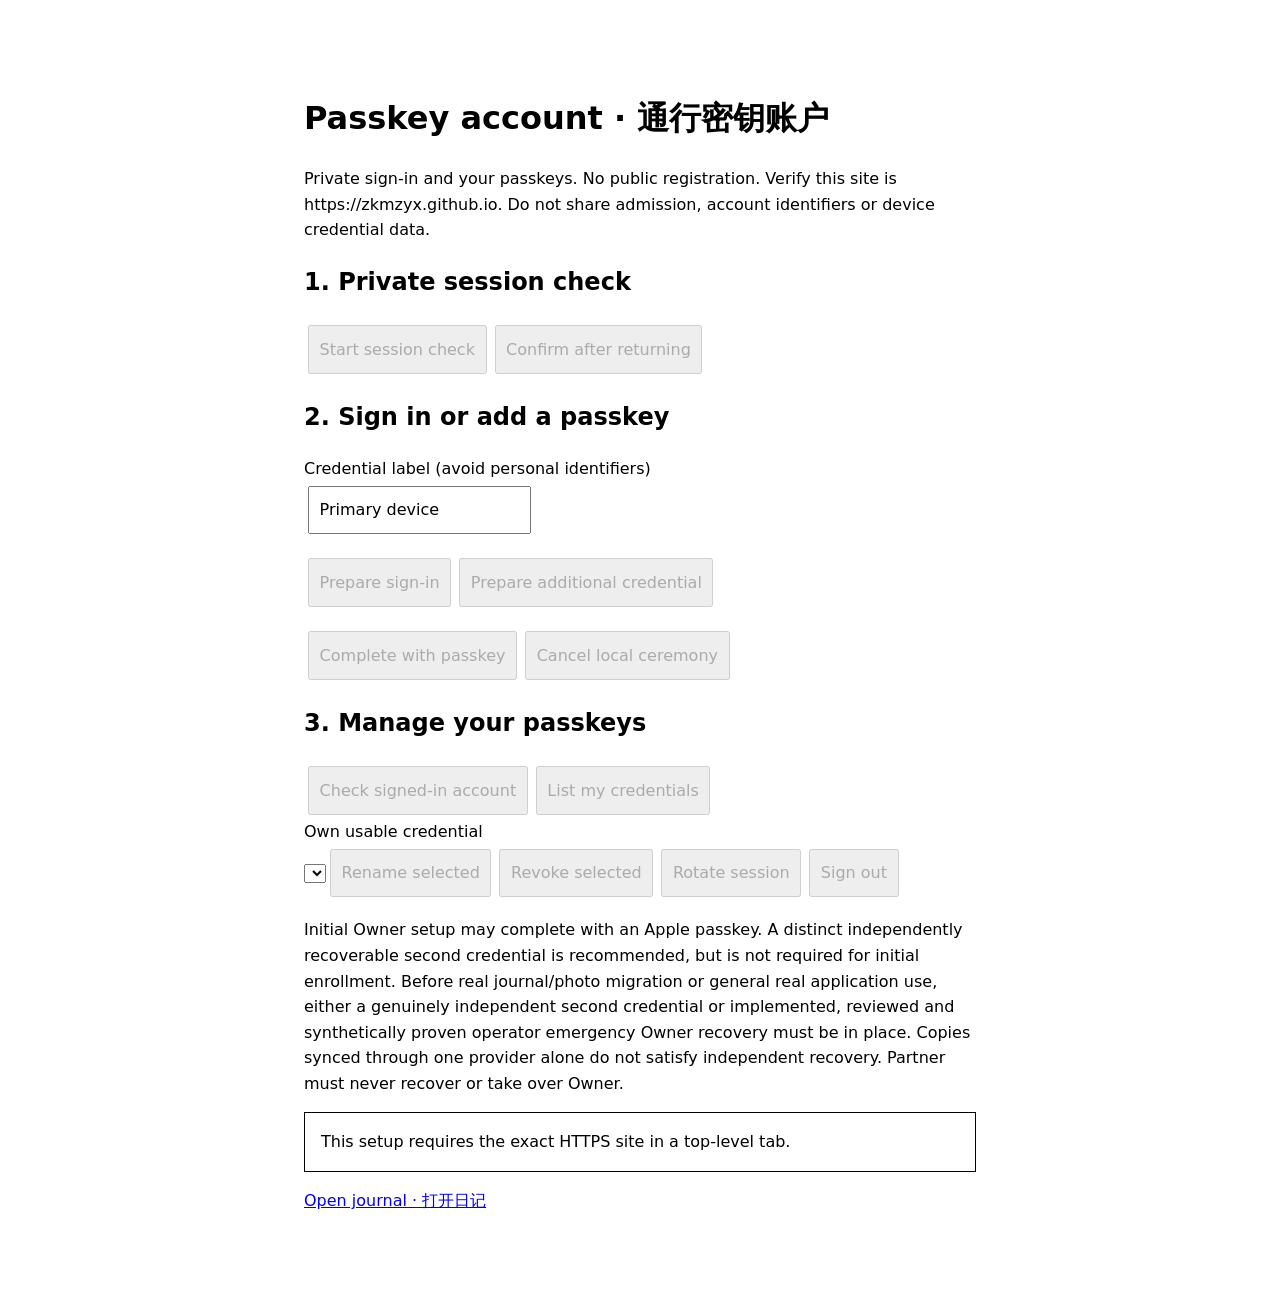
==== account.html @ 629f62f4 "Publish reviewed private journal frontend" ====
<!doctype html>
<html lang="en"><head><meta charset="utf-8"><meta name="viewport" content="width=device-width,initial-scale=1"><meta name="referrer" content="no-referrer"><meta http-equiv="Content-Security-Policy" content="default-src 'none'; script-src 'self'; style-src 'self'; connect-src https://zkmzyx-website-dev.zkmzyx.workers.dev; base-uri 'none'; form-action 'none'; object-src 'none'; frame-src 'none'"><title>zkmzyx — Passkey account</title><link rel="stylesheet" href="enroll.css"><script type="module" src="enroll.js"></script></head>
<body><main><h1>Passkey account · 通行密钥账户</h1><p>Private sign-in and your passkeys. No public registration. Verify this site is https://zkmzyx.github.io. Do not share admission, account identifiers or device credential data.</p>
<section aria-labelledby="partition"><h2 id="partition">1. Private session check</h2><button id="start-transport" disabled>Start session check</button><a id="top-check" hidden target="_blank" rel="noopener noreferrer">Open backend check</a><button id="confirm-transport" disabled>Confirm after returning</button></section>
<section aria-labelledby="ceremony"><h2 id="ceremony">2. Sign in or add a passkey</h2><div hidden><label for="admission">Private one-time Owner admission</label><input id="admission" type="password" autocomplete="off" spellcheck="false" maxlength="64"></div><label for="label">Credential label (avoid personal identifiers)</label><input id="label" maxlength="64" value="Primary device" autocomplete="off"><p><button hidden id="prepare-owner" disabled>Prepare Owner enrollment</button><button id="prepare-login" disabled>Prepare sign-in</button><button id="prepare-add" disabled>Prepare additional credential</button></p><p hidden>Private handoff receipt: <output id="receipt"></output></p><button hidden id="check-release" disabled>Check operator release</button><button id="complete" disabled>Complete with passkey</button><button id="cancel" disabled>Cancel local ceremony</button></section>
<section aria-labelledby="account"><h2 id="account">3. Manage your passkeys</h2><button id="me" disabled>Check signed-in account</button><button id="list" disabled>List my credentials</button><label for="credential">Own usable credential</label><select id="credential"></select><button id="rename" disabled>Rename selected</button><button id="revoke" disabled>Revoke selected</button><button id="rotate" disabled>Rotate session</button><button id="logout" disabled>Sign out</button><p>Initial Owner setup may complete with an Apple passkey. A distinct independently recoverable second credential is recommended, but is not required for initial enrollment. Before real journal/photo migration or general real application use, either a genuinely independent second credential or implemented, reviewed and synthetically proven operator emergency Owner recovery must be in place. Copies synced through one provider alone do not satisfy independent recovery. Partner must never recover or take over Owner.</p></section>
<p id="status" role="status" aria-live="polite">Loading safe setup controls.</p><p><a href="/">Open journal · 打开日记</a></p></main></body></html>
---- enroll.css ----
:root {color-scheme:light dark;font-family:system-ui,sans-serif} body{margin:0}main{max-width:42rem;margin:3rem auto;padding:1.5rem;line-height:1.6}input,button{font:inherit;padding:.6rem;margin:.25rem}label{display:block}button:disabled{cursor:not-allowed}#status{border:1px solid currentColor;padding:1rem}
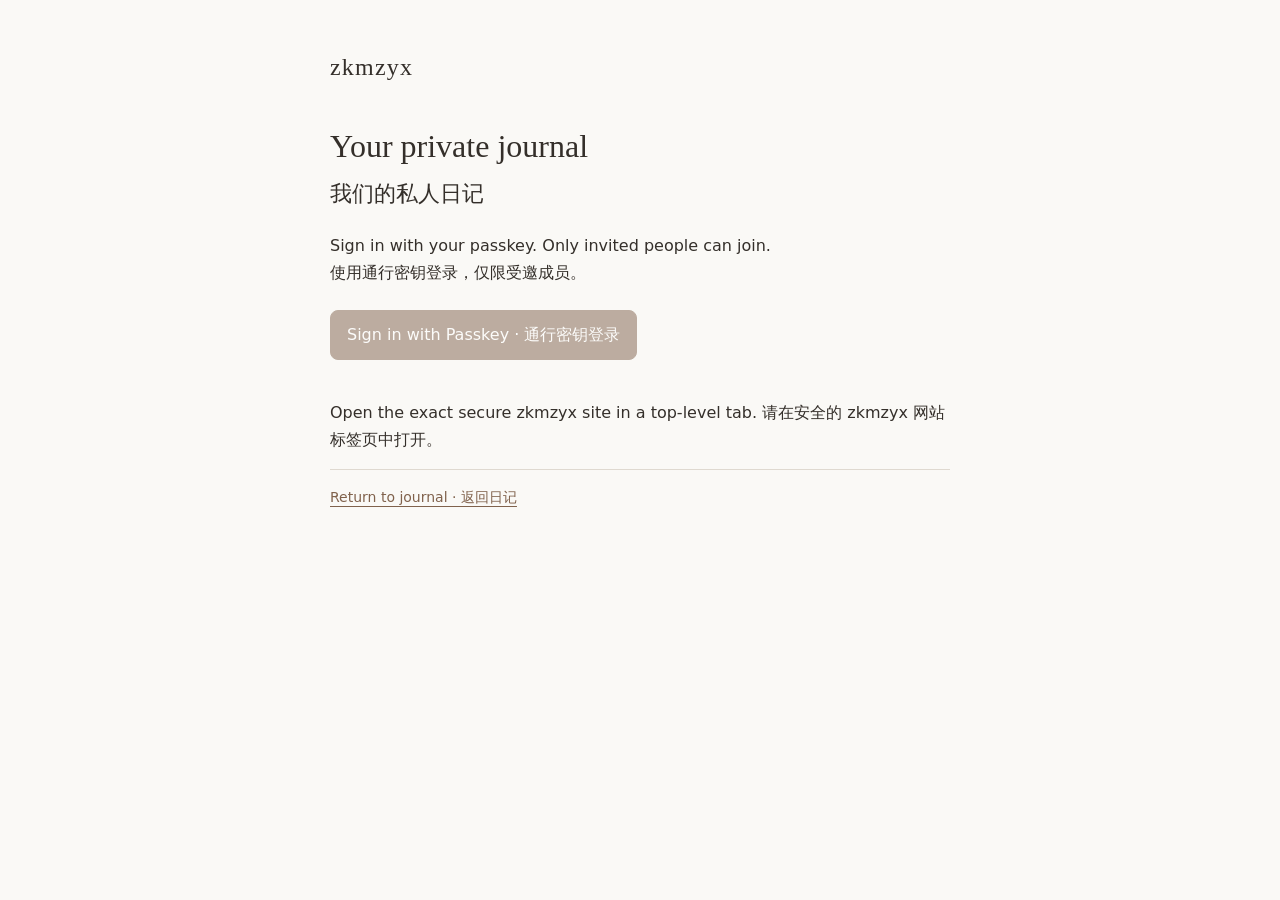
==== commit b292e9c0: "Publish reviewed private passkey and invitation experience" ====
--- a/account.html
+++ b/account.html
@@ -1,7 +1 @@
-<!doctype html>
-<html lang="en"><head><meta charset="utf-8"><meta name="viewport" content="width=device-width,initial-scale=1"><meta name="referrer" content="no-referrer"><meta http-equiv="Content-Security-Policy" content="default-src 'none'; script-src 'self'; style-src 'self'; connect-src https://zkmzyx-website-dev.zkmzyx.workers.dev; base-uri 'none'; form-action 'none'; object-src 'none'; frame-src 'none'"><title>zkmzyx — Passkey account</title><link rel="stylesheet" href="enroll.css"><script type="module" src="enroll.js"></script></head>
-<body><main><h1>Passkey account · 通行密钥账户</h1><p>Private sign-in and your passkeys. No public registration. Verify this site is https://zkmzyx.github.io. Do not share admission, account identifiers or device credential data.</p>
-<section aria-labelledby="partition"><h2 id="partition">1. Private session check</h2><button id="start-transport" disabled>Start session check</button><a id="top-check" hidden target="_blank" rel="noopener noreferrer">Open backend check</a><button id="confirm-transport" disabled>Confirm after returning</button></section>
-<section aria-labelledby="ceremony"><h2 id="ceremony">2. Sign in or add a passkey</h2><div hidden><label for="admission">Private one-time Owner admission</label><input id="admission" type="password" autocomplete="off" spellcheck="false" maxlength="64"></div><label for="label">Credential label (avoid personal identifiers)</label><input id="label" maxlength="64" value="Primary device" autocomplete="off"><p><button hidden id="prepare-owner" disabled>Prepare Owner enrollment</button><button id="prepare-login" disabled>Prepare sign-in</button><button id="prepare-add" disabled>Prepare additional credential</button></p><p hidden>Private handoff receipt: <output id="receipt"></output></p><button hidden id="check-release" disabled>Check operator release</button><button id="complete" disabled>Complete with passkey</button><button id="cancel" disabled>Cancel local ceremony</button></section>
-<section aria-labelledby="account"><h2 id="account">3. Manage your passkeys</h2><button id="me" disabled>Check signed-in account</button><button id="list" disabled>List my credentials</button><label for="credential">Own usable credential</label><select id="credential"></select><button id="rename" disabled>Rename selected</button><button id="revoke" disabled>Revoke selected</button><button id="rotate" disabled>Rotate session</button><button id="logout" disabled>Sign out</button><p>Initial Owner setup may complete with an Apple passkey. A distinct independently recoverable second credential is recommended, but is not required for initial enrollment. Before real journal/photo migration or general real application use, either a genuinely independent second credential or implemented, reviewed and synthetically proven operator emergency Owner recovery must be in place. Copies synced through one provider alone do not satisfy independent recovery. Partner must never recover or take over Owner.</p></section>
-<p id="status" role="status" aria-live="polite">Loading safe setup controls.</p><p><a href="/">Open journal · 打开日记</a></p></main></body></html>
+<!doctype html><html lang="en"><head><meta charset="utf-8"><meta name="viewport" content="width=device-width,initial-scale=1"><meta name="referrer" content="no-referrer"><meta name="robots" content="noindex,nofollow,noarchive"><meta http-equiv="Content-Security-Policy" content="default-src 'none'; script-src 'self'; style-src 'self'; connect-src https://zkmzyx-website-dev.zkmzyx.workers.dev; img-src 'self'; font-src 'self'; base-uri 'none'; form-action 'none'; object-src 'none'; frame-src 'none'; upgrade-insecure-requests"><title>zkmzyx · Account</title><link rel="icon" href="/favicon.svg"><link rel="stylesheet" href="/member.css"></head><body><main><a class="brand" href="/">zkmzyx</a><section id="welcome"><h1>Your private journal<br><small>我们的私人日记</small></h1><p>Sign in with your passkey. Only invited people can join.<br>使用通行密钥登录，仅限受邀成员。</p><button id="sign-in">Sign in with Passkey · 通行密钥登录</button></section><p id="status" role="status" aria-live="polite">Checking your session…</p><button id="continue" hidden>Continue with Passkey · 继续</button><section id="account" hidden><h1>Account · 账户</h1><p id="identity"></p><a class="button" href="/">Open journal · 打开日记</a><button class="secondary" id="logout">Sign out · 退出登录</button><h2>Passkeys · 通行密钥</h2><p>Keep an independently recoverable passkey on another device if possible.<br>建议保留一把可独立恢复的备用通行密钥。</p><label for="label">Passkey name · 通行密钥名称</label><input id="label" maxlength="64" value="My passkey" autocomplete="off"><button id="add">Add a passkey · 添加通行密钥</button><div id="keys"></div><section id="invitations" hidden><h2>Invitations · 邀请</h2><p>Choose an existing person. Their role is fixed by the site. The sign-in email is separate from their journal identity.<br>选择已有成员。权限由网站确定；登录邮箱与日记身份分开保存。</p><label for="person">Person and role · 成员与权限</label><select id="person"></select><label for="identifier">Private sign-in email · 私人登录邮箱</label><input id="identifier" type="email" autocomplete="off" maxlength="254"><button id="invite">Create invitation · 创建邀请</button><div id="handoff" hidden><p>Share this private, single-use link only with the intended person. It expires in 72 hours. The link is shown only now.<br>仅将此私人链接交给指定成员；72 小时内有效，仅可使用一次。链接仅在此刻显示。</p><label for="invite-link">Private invitation · 私人邀请</label><input id="invite-link" readonly autocomplete="off"><button class="secondary" id="dismiss-link">Hide link · 隐藏链接</button></div><div id="invite-list"></div></section></section><p class="quiet"><a href="/">Return to journal · 返回日记</a></p></main><script type="module" src="/member.js"></script></body></html>
--- a/member.css
+++ b/member.css
@@ -0,0 +1,3 @@
+:root{color-scheme:light dark;--paper:#faf9f6;--ink:#342f2a;--muted:#756e66;--line:#dfd9d0;--accent:#80624c;font-family:system-ui,-apple-system,sans-serif}*{box-sizing:border-box}body{margin:0;background:var(--paper);color:var(--ink);line-height:1.65}main{width:min(100% - 40px,620px);margin:48px auto 72px}.brand{font-family:Georgia,serif;font-size:24px;text-decoration:none;color:inherit;letter-spacing:.05em}h1{font-family:Georgia,serif;font-size:32px;font-weight:400;line-height:1.4;margin:36px 0 20px}h1 small{font-size:22px}h2{font-size:19px;font-weight:500;margin:32px 0 12px}p{margin:16px 0}a{color:var(--accent);text-underline-offset:4px}button,.button{font:inherit;cursor:pointer;border:1px solid var(--accent);border-radius:8px;padding:11px 16px;background:var(--accent);color:#fff;text-decoration:none;display:inline-block;margin:8px 8px 8px 0}button:disabled{opacity:.5;cursor:wait}.secondary{background:transparent;color:var(--ink);border-color:var(--line)}label{display:block;font-size:14px;margin-top:16px}input,select{font:inherit;background:transparent;color:inherit;border:1px solid var(--line);padding:11px;border-radius:6px;width:100%;min-width:0;margin:6px 0}#status,.row{padding:16px 0;border-bottom:1px solid var(--line)}#status:empty{display:none}.row p{margin:0 0 4px;overflow-wrap:anywhere}.quiet{font-size:14px;color:var(--muted)}[hidden]{display:none!important}button:focus-visible,a:focus-visible,input:focus-visible,select:focus-visible{outline:2px solid var(--accent);outline-offset:3px}#handoff{padding:12px 16px;border:1px solid var(--line);border-radius:8px}#invite-link{font-size:13px}@media(prefers-color-scheme:dark){:root{--paper:#252320;--ink:#e7e0d6;--muted:#b4aaa0;--line:#514b43;--accent:#a17d5f}}@media(max-width:600px){main{margin-top:24px}h1{font-size:28px}.row button{padding:9px 12px}}
+
+dialog{max-width:min(92vw,480px);border:1px solid var(--line);border-radius:10px;background:var(--paper);color:var(--ink);padding:22px;overflow-wrap:anywhere}dialog::backdrop{background:#0006}
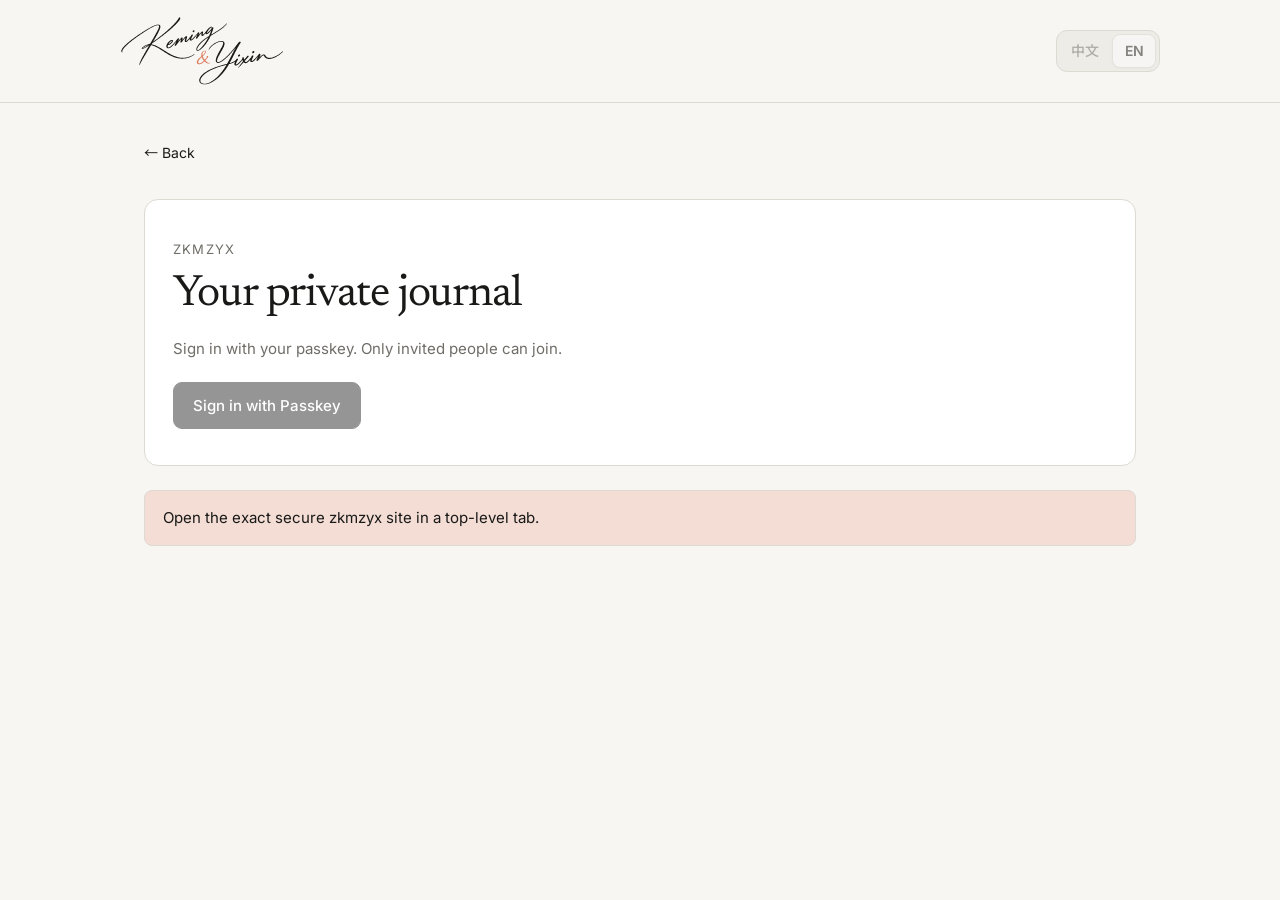
==== commit 5aee4387: "Complete themed localized People and multi-passkey account experience" ====
--- a/account.html
+++ b/account.html
@@ -1 +1,11 @@
-<!doctype html><html lang="en"><head><meta charset="utf-8"><meta name="viewport" content="width=device-width,initial-scale=1"><meta name="referrer" content="no-referrer"><meta name="robots" content="noindex,nofollow,noarchive"><meta http-equiv="Content-Security-Policy" content="default-src 'none'; script-src 'self'; style-src 'self'; connect-src https://zkmzyx-website-dev.zkmzyx.workers.dev; img-src 'self'; font-src 'self'; base-uri 'none'; form-action 'none'; object-src 'none'; frame-src 'none'; upgrade-insecure-requests"><title>zkmzyx · Account</title><link rel="icon" href="/favicon.svg"><link rel="stylesheet" href="/member.css"></head><body><main><a class="brand" href="/">zkmzyx</a><section id="welcome"><h1>Your private journal<br><small>我们的私人日记</small></h1><p>Sign in with your passkey. Only invited people can join.<br>使用通行密钥登录，仅限受邀成员。</p><button id="sign-in">Sign in with Passkey · 通行密钥登录</button></section><p id="status" role="status" aria-live="polite">Checking your session…</p><button id="continue" hidden>Continue with Passkey · 继续</button><section id="account" hidden><h1>Account · 账户</h1><p id="identity"></p><a class="button" href="/">Open journal · 打开日记</a><button class="secondary" id="logout">Sign out · 退出登录</button><h2>Passkeys · 通行密钥</h2><p>Keep an independently recoverable passkey on another device if possible.<br>建议保留一把可独立恢复的备用通行密钥。</p><label for="label">Passkey name · 通行密钥名称</label><input id="label" maxlength="64" value="My passkey" autocomplete="off"><button id="add">Add a passkey · 添加通行密钥</button><div id="keys"></div><section id="invitations" hidden><h2>Invitations · 邀请</h2><p>Choose an existing person. Their role is fixed by the site. The sign-in email is separate from their journal identity.<br>选择已有成员。权限由网站确定；登录邮箱与日记身份分开保存。</p><label for="person">Person and role · 成员与权限</label><select id="person"></select><label for="identifier">Private sign-in email · 私人登录邮箱</label><input id="identifier" type="email" autocomplete="off" maxlength="254"><button id="invite">Create invitation · 创建邀请</button><div id="handoff" hidden><p>Share this private, single-use link only with the intended person. It expires in 72 hours. The link is shown only now.<br>仅将此私人链接交给指定成员；72 小时内有效，仅可使用一次。链接仅在此刻显示。</p><label for="invite-link">Private invitation · 私人邀请</label><input id="invite-link" readonly autocomplete="off"><button class="secondary" id="dismiss-link">Hide link · 隐藏链接</button></div><div id="invite-list"></div></section></section><p class="quiet"><a href="/">Return to journal · 返回日记</a></p></main><script type="module" src="/member.js"></script></body></html>
+<!doctype html><html lang="en"><head><meta charset="utf-8"><meta name="viewport" content="width=device-width,initial-scale=1"><meta name="referrer" content="no-referrer"><meta name="robots" content="noindex,nofollow,noarchive"><meta http-equiv="Content-Security-Policy" content="default-src 'none'; script-src 'self'; style-src 'self'; connect-src https://zkmzyx-website-dev.zkmzyx.workers.dev; img-src 'self'; font-src 'self'; base-uri 'none'; form-action 'none'; object-src 'none'; frame-src 'none'; upgrade-insecure-requests"><title>zkmzyx · Account</title><link rel="icon" href="/favicon.svg"><link rel="stylesheet" href="/assets/index-KO5lPkHu.css"><link rel="stylesheet" href="/member.css"></head>
+<body class="member-page"><header class="member-header"><a class="member-signature" href="/" aria-label="zkmzyx"><svg class="signature-wordmark" viewBox="302 168 1252 531" role="img" aria-label="Private journal"><path fill="currentColor" fill-rule="evenodd" d="M754 178L756 178L756 179L759 179L759 180L760 180L760 181L761 181L761 183L762 183L762 189L761 189L761 192L760 192L760 194L759 194L759 196L758 196L758 197L757 197L757 199L756 199L756 201L755 201L755 202L754 202L754 204L753 204L753 205L752 205L752 206L751 206L751 207L750 207L750 209L749 209L749 210L748 210L748 211L747 211L747 212L746 212L746 213L745 213L745 214L744 214L744 216L743 216L743 217L742 217L742 218L741 218L741 219L740 219L740 220L739 220L739 221L738 221L738 222L737 222L737 223L736 223L736 225L735 225L735 226L734 226L734 227L733 227L733 228L732 228L732 229L731 229L731 230L730 230L730 231L729 231L729 232L728 232L728 233L727 233L727 234L726 234L726 235L725 235L725 236L724 236L724 237L723 237L723 238L722 238L722 239L721 239L721 240L720 240L720 241L719 241L719 242L718 242L718 243L717 243L717 244L716 244L716 245L714 245L714 246L713 246L713 247L712 247L712 248L711 248L711 249L710 249L710 250L709 250L709 251L708 251L708 252L707 252L707 253L706 253L706 254L705 254L705 255L704 255L704 256L703 256L703 257L702 257L702 258L701 258L701 259L699 259L699 260L698 260L698 261L697 261L697 262L696 262L696 263L695 263L695 264L694 264L694 265L693 265L693 266L692 266L692 267L691 267L691 268L690 268L690 269L689 269L689 270L687 270L687 271L686 271L686 272L685 272L685 273L684 273L684 274L683 274L683 275L681 275L681 276L680 276L680 277L679 277L679 278L678 278L678 279L677 279L677 280L675 280L675 281L674 281L674 282L673 282L673 283L672 283L672 284L671 284L671 285L669 285L669 286L668 286L668 287L667 287L667 288L665 288L665 289L664 289L664 290L663 290L663 291L662 291L662 292L661 292L661 293L659 293L659 294L658 294L658 295L657 295L657 296L656 296L656 297L654 297L654 298L653 298L653 299L652 299L652 300L651 300L651 301L650 301L650 302L648 302L648 303L647 303L647 304L646 304L646 305L644 305L644 306L643 306L643 307L642 307L642 308L640 308L640 309L639 309L639 310L638 310L638 311L636 311L636 312L635 312L635 313L634 313L634 314L633 314L633 315L632 315L632 316L630 316L630 317L629 317L629 318L628 318L628 319L626 319L626 320L625 320L625 321L624 321L624 322L622 322L622 323L621 323L621 324L620 324L620 325L618 325L618 326L617 326L617 327L615 327L615 328L614 328L614 329L613 329L613 330L612 330L612 331L611 331L611 332L609 332L609 333L608 333L608 334L607 334L607 335L605 335L605 336L604 336L604 337L603 337L603 338L601 338L601 339L600 339L600 340L598 340L598 341L597 341L597 342L595 342L595 343L594 343L594 344L593 344L593 345L591 345L591 346L590 346L590 347L589 347L589 348L587 348L587 349L586 349L586 350L585 350L585 351L583 351L583 352L582 352L582 353L581 353L581 354L579 354L579 355L578 355L578 356L576 356L576 357L575 357L575 358L573 358L573 359L572 359L572 360L570 360L570 361L569 361L569 362L568 362L568 363L566 363L566 364L565 364L565 365L564 365L564 366L562 366L562 367L561 367L561 368L559 368L559 369L558 369L558 370L556 370L556 371L554 371L554 372L553 372L553 373L551 373L551 374L550 374L550 375L549 375L549 376L548 376L548 378L547 378L547 379L546 379L546 381L545 381L545 383L544 383L544 384L543 384L543 385L547 385L547 386L552 386L552 387L556 387L556 388L559 388L559 389L562 389L562 390L566 390L566 391L568 391L568 392L571 392L571 393L573 393L573 394L576 394L576 395L578 395L578 396L580 396L580 397L582 397L582 398L584 398L584 399L586 399L586 400L588 400L588 401L590 401L590 402L592 402L592 403L594 403L594 404L595 404L595 405L597 405L597 406L599 406L599 407L601 407L601 408L603 408L603 409L605 409L605 410L607 410L607 411L608 411L608 412L610 412L610 413L612 413L612 414L613 414L613 415L615 415L615 416L616 416L616 417L618 417L618 418L619 418L619 419L621 419L621 420L623 420L623 421L625 421L625 422L626 422L626 423L628 423L628 424L630 424L630 425L631 425L631 426L633 426L633 427L634 427L634 428L636 428L636 429L637 429L637 430L639 430L639 431L641 431L641 432L642 432L642 433L644 433L644 434L645 434L645 435L647 435L647 436L649 436L649 437L650 437L650 438L652 438L652 439L654 439L654 440L655 440L655 441L657 441L657 442L658 442L658 443L660 443L660 444L662 444L662 445L663 445L663 446L665 446L665 447L666 447L666 448L668 448L668 449L669 449L669 450L671 450L671 451L673 451L673 452L675 452L675 453L677 453L677 454L679 454L679 455L680 455L680 456L682 456L682 457L684 457L684 458L686 458L686 459L687 459L687 460L689 460L689 461L691 461L691 462L693 462L693 463L695 463L695 464L697 464L697 465L699 465L699 466L701 466L701 467L703 467L703 468L705 468L705 469L708 469L708 470L710 470L710 471L713 471L713 472L715 472L715 473L717 473L717 474L720 474L720 475L722 475L722 476L725 476L725 477L728 477L728 478L731 478L731 479L734 479L734 480L738 480L738 481L741 481L741 482L745 482L745 483L749 483L749 484L755 484L755 485L761 485L761 486L772 486L772 487L789 487L789 486L801 486L801 485L807 485L807 484L813 484L813 483L818 483L818 482L821 482L821 481L825 481L825 480L828 480L828 479L831 479L831 478L834 478L834 477L837 477L837 476L839 476L839 475L841 475L841 474L844 474L844 473L846 473L846 472L847 472L847 471L849 471L849 470L851 470L851 469L853 469L853 468L855 468L855 467L856 467L856 466L858 466L858 465L859 465L859 464L861 464L861 463L862 463L862 462L863 462L863 461L865 461L865 460L866 460L866 459L867 459L867 458L870 458L870 461L869 461L869 462L868 462L868 463L867 463L867 464L866 464L866 465L865 465L865 466L864 466L864 467L862 467L862 468L861 468L861 469L859 469L859 470L857 470L857 471L856 471L856 472L855 472L855 473L853 473L853 474L852 474L852 475L850 475L850 476L848 476L848 477L846 477L846 478L844 478L844 479L842 479L842 480L840 480L840 481L837 481L837 482L835 482L835 483L832 483L832 484L829 484L829 485L826 485L826 486L823 486L823 487L820 487L820 488L817 488L817 489L813 489L813 490L809 490L809 491L803 491L803 492L797 492L797 493L784 493L784 494L769 494L769 493L758 493L758 492L750 492L750 491L744 491L744 490L740 490L740 489L736 489L736 488L732 488L732 487L728 487L728 486L725 486L725 485L722 485L722 484L718 484L718 483L716 483L716 482L713 482L713 481L710 481L710 480L708 480L708 479L706 479L706 478L703 478L703 477L700 477L700 476L698 476L698 475L696 475L696 474L694 474L694 473L692 473L692 472L690 472L690 471L688 471L688 470L686 470L686 469L684 469L684 468L682 468L682 467L680 467L680 466L678 466L678 465L676 465L676 464L674 464L674 463L672 463L672 462L671 462L671 461L669 461L669 460L667 460L667 459L666 459L666 458L664 458L664 457L662 457L662 456L661 456L661 455L659 455L659 454L658 454L658 453L656 453L656 452L654 452L654 451L652 451L652 450L651 450L651 449L649 449L649 448L648 448L648 447L646 447L646 446L645 446L645 445L643 445L643 444L641 444L641 443L640 443L640 442L638 442L638 441L637 441L637 440L635 440L635 439L634 439L634 438L632 438L632 437L631 437L631 436L629 436L629 435L628 435L628 434L626 434L626 433L625 433L625 432L623 432L623 431L621 431L621 430L620 430L620 429L618 429L618 428L617 428L617 427L615 427L615 426L614 426L614 425L612 425L612 424L611 424L611 423L609 423L609 422L608 422L608 421L606 421L606 420L604 420L604 419L602 419L602 418L601 418L601 417L599 417L599 416L598 416L598 415L596 415L596 414L594 414L594 413L592 413L592 412L591 412L591 411L589 411L589 410L587 410L587 409L585 409L585 408L583 408L583 407L582 407L582 406L580 406L580 405L578 405L578 404L576 404L576 403L574 403L574 402L571 402L571 401L569 401L569 400L567 400L567 399L565 399L565 398L562 398L562 397L559 397L559 396L556 396L556 395L553 395L553 394L551 394L551 393L546 393L546 392L542 392L542 391L539 391L539 392L538 392L538 394L537 394L537 395L536 395L536 397L535 397L535 398L534 398L534 400L533 400L533 402L532 402L532 403L531 403L531 405L530 405L530 407L529 407L529 409L528 409L528 410L527 410L527 412L526 412L526 414L525 414L525 415L524 415L524 417L523 417L523 418L522 418L522 420L521 420L521 421L520 421L520 423L519 423L519 425L518 425L518 426L517 426L517 428L516 428L516 430L515 430L515 432L514 432L514 434L513 434L513 435L512 435L512 437L511 437L511 438L510 438L510 440L509 440L509 442L508 442L508 443L507 443L507 445L506 445L506 447L505 447L505 448L504 448L504 450L503 450L503 451L502 451L502 453L501 453L501 455L500 455L500 457L499 457L499 459L498 459L498 460L497 460L497 462L496 462L496 464L495 464L495 465L494 465L494 467L493 467L493 468L492 468L492 470L491 470L491 471L490 471L490 473L489 473L489 475L488 475L488 477L487 477L487 478L486 478L486 480L485 480L485 482L484 482L484 483L483 483L483 485L482 485L482 487L481 487L481 489L480 489L480 491L479 491L479 492L478 492L478 494L477 494L477 495L476 495L476 497L475 497L475 499L474 499L474 501L473 501L473 502L472 502L472 504L471 504L471 506L470 506L470 508L469 508L469 509L468 509L468 511L467 511L467 513L466 513L466 515L465 515L465 517L464 517L464 519L463 519L463 521L462 521L462 522L461 522L461 524L460 524L460 526L459 526L459 528L458 528L458 530L457 530L457 533L456 533L456 535L455 535L455 537L454 537L454 539L453 539L453 542L452 542L452 543L451 543L451 544L450 544L450 543L449 543L449 540L450 540L450 534L451 534L451 530L452 530L452 527L453 527L453 524L454 524L454 521L455 521L455 519L456 519L456 517L457 517L457 515L458 515L458 512L459 512L459 510L460 510L460 507L461 507L461 505L462 505L462 503L463 503L463 501L464 501L464 500L465 500L465 498L466 498L466 495L467 495L467 493L468 493L468 491L469 491L469 489L470 489L470 487L471 487L471 485L472 485L472 484L473 484L473 482L474 482L474 480L475 480L475 478L476 478L476 476L477 476L477 474L478 474L478 473L479 473L479 471L480 471L480 469L481 469L481 468L482 468L482 466L483 466L483 464L484 464L484 462L485 462L485 460L486 460L486 458L487 458L487 456L488 456L488 455L489 455L489 453L490 453L490 451L491 451L491 450L492 450L492 448L493 448L493 446L494 446L494 444L495 444L495 443L496 443L496 441L497 441L497 439L498 439L498 438L499 438L499 436L500 436L500 434L501 434L501 432L502 432L502 431L503 431L503 429L504 429L504 427L505 427L505 426L506 426L506 424L507 424L507 422L508 422L508 420L509 420L509 418L510 418L510 417L511 417L511 415L512 415L512 414L513 414L513 412L514 412L514 410L515 410L515 408L516 408L516 407L517 407L517 405L518 405L518 403L519 403L519 402L520 402L520 400L521 400L521 398L522 398L522 396L523 396L523 395L524 395L524 393L525 393L525 392L524 392L524 393L522 393L522 394L521 394L521 395L519 395L519 396L518 396L518 397L516 397L516 398L515 398L515 399L513 399L513 400L512 400L512 401L510 401L510 402L508 402L508 403L507 403L507 404L505 404L505 405L504 405L504 406L502 406L502 407L500 407L500 408L498 408L498 409L496 409L496 410L494 410L494 411L492 411L492 412L491 412L491 413L489 413L489 414L487 414L487 415L485 415L485 416L482 416L482 417L479 417L479 418L477 418L477 419L469 419L469 418L468 418L468 413L469 413L469 412L470 412L470 410L471 410L471 409L472 409L472 408L473 408L473 407L475 407L475 406L476 406L476 405L477 405L477 404L478 404L478 403L480 403L480 402L481 402L481 401L483 401L483 400L484 400L484 399L485 399L485 398L487 398L487 397L489 397L489 396L490 396L490 395L492 395L492 394L494 394L494 393L496 393L496 392L498 392L498 391L500 391L500 390L503 390L503 389L505 389L505 388L508 388L508 387L511 387L511 386L513 386L513 385L516 385L516 384L519 384L519 383L522 383L522 382L526 382L526 381L528 381L528 380L530 380L530 379L532 379L532 378L533 378L533 377L534 377L534 376L535 376L535 374L536 374L536 372L537 372L537 370L538 370L538 369L539 369L539 367L540 367L540 365L541 365L541 363L542 363L542 362L543 362L543 360L544 360L544 358L545 358L545 357L546 357L546 355L547 355L547 353L548 353L548 351L549 351L549 350L550 350L550 348L551 348L551 346L552 346L552 344L553 344L553 343L554 343L554 341L555 341L555 339L556 339L556 337L557 337L557 336L558 336L558 334L559 334L559 332L560 332L560 330L561 330L561 328L562 328L562 327L563 327L563 325L564 325L564 323L565 323L565 321L566 321L566 320L567 320L567 318L568 318L568 316L569 316L569 315L570 315L570 313L571 313L571 311L572 311L572 309L573 309L573 307L574 307L574 306L575 306L575 304L576 304L576 302L577 302L577 300L578 300L578 298L579 298L579 297L580 297L580 294L581 294L581 293L582 293L582 291L583 291L583 289L584 289L584 287L585 287L585 286L586 286L586 284L587 284L587 282L588 282L588 279L589 279L589 277L590 277L590 275L591 275L591 273L592 273L592 272L593 272L593 269L594 269L594 267L595 267L595 265L596 265L596 262L597 262L597 260L598 260L598 256L599 256L599 252L600 252L600 244L599 244L599 242L598 242L598 241L597 241L597 240L596 240L596 239L592 239L592 238L588 238L588 239L583 239L583 240L578 240L578 241L575 241L575 242L572 242L572 243L570 243L570 244L567 244L567 245L565 245L565 246L563 246L563 247L561 247L561 248L559 248L559 249L557 249L557 250L555 250L555 251L553 251L553 252L551 252L551 253L549 253L549 254L547 254L547 255L545 255L545 256L543 256L543 257L541 257L541 258L539 258L539 259L538 259L538 260L535 260L535 261L534 261L534 262L532 262L532 263L530 263L530 264L529 264L529 265L527 265L527 266L525 266L525 267L524 267L524 268L522 268L522 269L521 269L521 270L519 270L519 271L517 271L517 272L515 272L515 273L513 273L513 274L512 274L512 275L510 275L510 276L509 276L509 277L507 277L507 278L505 278L505 279L504 279L504 280L502 280L502 281L501 281L501 282L499 282L499 283L498 283L498 284L496 284L496 285L495 285L495 286L493 286L493 287L492 287L492 288L490 288L490 289L488 289L488 290L487 290L487 291L485 291L485 292L483 292L483 293L482 293L482 294L481 294L481 295L479 295L479 296L478 296L478 297L476 297L476 298L475 298L475 299L473 299L473 300L472 300L472 301L470 301L470 302L469 302L469 303L467 303L467 304L466 304L466 305L464 305L464 306L463 306L463 307L461 307L461 308L459 308L459 309L458 309L458 310L457 310L457 311L455 311L455 312L454 312L454 313L452 313L452 314L451 314L451 315L450 315L450 316L448 316L448 317L447 317L447 318L445 318L445 319L444 319L444 320L443 320L443 321L441 321L441 322L440 322L440 323L438 323L438 324L437 324L437 325L435 325L435 326L434 326L434 327L433 327L433 328L431 328L431 329L430 329L430 330L428 330L428 331L427 331L427 332L426 332L426 333L424 333L424 334L423 334L423 335L422 335L422 336L420 336L420 337L419 337L419 338L417 338L417 339L416 339L416 340L415 340L415 341L413 341L413 342L412 342L412 343L411 343L411 344L409 344L409 345L408 345L408 346L407 346L407 347L405 347L405 348L404 348L404 349L403 349L403 350L402 350L402 351L400 351L400 352L399 352L399 353L398 353L398 354L396 354L396 355L395 355L395 356L393 356L393 357L392 357L392 358L391 358L391 359L390 359L390 360L388 360L388 361L387 361L387 362L386 362L386 363L385 363L385 364L384 364L384 365L383 365L383 366L381 366L381 367L380 367L380 368L379 368L379 369L378 369L378 370L376 370L376 371L375 371L375 372L374 372L374 373L372 373L372 374L371 374L371 375L370 375L370 376L369 376L369 377L368 377L368 378L367 378L367 379L366 379L366 380L365 380L365 381L364 381L364 382L363 382L363 383L361 383L361 384L360 384L360 385L359 385L359 386L358 386L358 387L357 387L357 388L356 388L356 389L355 389L355 390L354 390L354 391L353 391L353 392L352 392L352 393L351 393L351 394L350 394L350 395L349 395L349 396L348 396L348 397L347 397L347 398L346 398L346 399L345 399L345 400L344 400L344 401L343 401L343 402L342 402L342 403L341 403L341 404L340 404L340 405L339 405L339 406L338 406L338 407L337 407L337 408L336 408L336 409L335 409L335 411L334 411L334 412L333 412L333 413L332 413L332 414L331 414L331 416L330 416L330 417L329 417L329 418L328 418L328 420L327 420L327 421L326 421L326 422L325 422L325 424L324 424L324 426L323 426L323 428L322 428L322 430L321 430L321 433L320 433L320 436L319 436L319 441L320 441L320 443L321 443L321 445L319 445L319 446L318 446L318 445L316 445L316 444L315 444L315 443L314 443L314 442L313 442L313 440L312 440L312 430L313 430L313 427L314 427L314 425L315 425L315 423L316 423L316 421L317 421L317 419L318 419L318 418L319 418L319 416L320 416L320 415L321 415L321 413L322 413L322 412L323 412L323 410L324 410L324 409L325 409L325 408L326 408L326 406L327 406L327 405L328 405L328 404L329 404L329 403L330 403L330 402L331 402L331 401L332 401L332 400L333 400L333 399L334 399L334 398L335 398L335 397L336 397L336 396L337 396L337 395L338 395L338 394L339 394L339 393L340 393L340 392L341 392L341 391L342 391L342 390L343 390L343 389L344 389L344 388L345 388L345 387L346 387L346 386L347 386L347 385L348 385L348 384L349 384L349 383L350 383L350 382L352 382L352 381L353 381L353 380L354 380L354 379L355 379L355 378L356 378L356 377L357 377L357 376L358 376L358 375L359 375L359 374L360 374L360 373L362 373L362 372L363 372L363 371L364 371L364 370L365 370L365 369L366 369L366 368L368 368L368 367L369 367L369 366L370 366L370 365L371 365L371 364L372 364L372 363L374 363L374 362L375 362L375 361L376 361L376 360L377 360L377 359L378 359L378 358L380 358L380 357L381 357L381 356L383 356L383 355L384 355L384 354L385 354L385 353L386 353L386 352L388 352L388 351L389 351L389 350L390 350L390 349L391 349L391 348L393 348L393 347L394 347L394 346L396 346L396 345L397 345L397 344L398 344L398 343L400 343L400 342L401 342L401 341L402 341L402 340L404 340L404 339L405 339L405 338L406 338L406 337L408 337L408 336L409 336L409 335L411 335L411 334L412 334L412 333L413 333L413 332L415 332L415 331L416 331L416 330L417 330L417 329L419 329L419 328L420 328L420 327L421 327L421 326L423 326L423 325L424 325L424 324L426 324L426 323L427 323L427 322L429 322L429 321L430 321L430 320L431 320L431 319L433 319L433 318L434 318L434 317L436 317L436 316L437 316L437 315L438 315L438 314L440 314L440 313L441 313L441 312L443 312L443 311L444 311L444 310L446 310L446 309L447 309L447 308L449 308L449 307L451 307L451 306L452 306L452 305L453 305L453 304L455 304L455 303L456 303L456 302L458 302L458 301L460 301L460 300L461 300L461 299L463 299L463 298L464 298L464 297L466 297L466 296L467 296L467 295L469 295L469 294L470 294L470 293L472 293L472 292L473 292L473 291L475 291L475 290L476 290L476 289L478 289L478 288L480 288L480 287L481 287L481 286L483 286L483 285L484 285L484 284L486 284L486 283L487 283L487 282L489 282L489 281L491 281L491 280L492 280L492 279L494 279L494 278L496 278L496 277L498 277L498 276L499 276L499 275L501 275L501 274L502 274L502 273L504 273L504 272L506 272L506 271L507 271L507 270L509 270L509 269L511 269L511 268L512 268L512 267L514 267L514 266L516 266L516 265L517 265L517 264L519 264L519 263L521 263L521 262L523 262L523 261L525 261L525 260L526 260L526 259L528 259L528 258L530 258L530 257L532 257L532 256L534 256L534 255L535 255L535 254L537 254L537 253L539 253L539 252L541 252L541 251L543 251L543 250L545 250L545 249L547 249L547 248L549 248L549 247L551 247L551 246L553 246L553 245L556 245L556 244L558 244L558 243L560 243L560 242L563 242L563 241L565 241L565 240L567 240L567 239L569 239L569 238L572 238L572 237L576 237L576 236L579 236L579 235L583 235L583 234L589 234L589 233L595 233L595 234L601 234L601 235L603 235L603 236L604 236L604 237L606 237L606 238L607 238L607 240L608 240L608 241L609 241L609 244L610 244L610 256L609 256L609 260L608 260L608 263L607 263L607 267L606 267L606 269L605 269L605 272L604 272L604 274L603 274L603 276L602 276L602 278L601 278L601 281L600 281L600 283L599 283L599 285L598 285L598 287L597 287L597 289L596 289L596 292L595 292L595 294L594 294L594 296L593 296L593 298L592 298L592 300L591 300L591 302L590 302L590 304L589 304L589 305L588 305L588 307L587 307L587 309L586 309L586 310L585 310L585 312L584 312L584 314L583 314L583 316L582 316L582 318L581 318L581 319L580 319L580 321L579 321L579 323L578 323L578 325L577 325L577 326L576 326L576 328L575 328L575 330L574 330L574 332L573 332L573 334L572 334L572 335L571 335L571 337L570 337L570 338L569 338L569 340L568 340L568 342L567 342L567 343L566 343L566 345L565 345L565 347L564 347L564 349L563 349L563 351L562 351L562 352L561 352L561 354L560 354L560 356L559 356L559 358L558 358L558 360L557 360L557 361L556 361L556 363L557 363L557 362L558 362L558 361L560 361L560 360L561 360L561 359L563 359L563 358L564 358L564 357L565 357L565 356L567 356L567 355L568 355L568 354L569 354L569 353L571 353L571 352L572 352L572 351L574 351L574 350L575 350L575 349L576 349L576 348L578 348L578 347L579 347L579 346L581 346L581 345L582 345L582 344L583 344L583 343L585 343L585 342L586 342L586 341L587 341L587 340L589 340L589 339L590 339L590 338L591 338L591 337L593 337L593 336L594 336L594 335L595 335L595 334L596 334L596 333L597 333L597 332L599 332L599 331L600 331L600 330L602 330L602 329L603 329L603 328L604 328L604 327L605 327L605 326L606 326L606 325L608 325L608 324L609 324L609 323L611 323L611 322L612 322L612 321L613 321L613 320L614 320L614 319L615 319L615 318L617 318L617 317L618 317L618 316L619 316L619 315L621 315L621 314L622 314L622 313L623 313L623 312L624 312L624 311L625 311L625 310L627 310L627 309L628 309L628 308L629 308L629 307L630 307L630 306L632 306L632 305L633 305L633 304L634 304L634 303L635 303L635 302L637 302L637 301L638 301L638 300L639 300L639 299L640 299L640 298L641 298L641 297L643 297L643 296L644 296L644 295L645 295L645 294L646 294L646 293L647 293L647 292L648 292L648 291L650 291L650 290L651 290L651 289L652 289L652 288L653 288L653 287L654 287L654 286L656 286L656 285L657 285L657 284L658 284L658 283L659 283L659 282L660 282L660 281L661 281L661 280L662 280L662 279L663 279L663 278L664 278L664 277L665 277L665 276L667 276L667 275L668 275L668 274L669 274L669 273L670 273L670 272L671 272L671 271L672 271L672 270L674 270L674 269L675 269L675 268L676 268L676 267L677 267L677 266L678 266L678 265L679 265L679 264L680 264L680 263L681 263L681 262L682 262L682 261L683 261L683 260L684 260L684 259L685 259L685 258L687 258L687 257L688 257L688 256L689 256L689 255L690 255L690 254L691 254L691 253L692 253L692 252L693 252L693 251L694 251L694 250L695 250L695 249L696 249L696 248L697 248L697 247L698 247L698 246L699 246L699 245L700 245L700 244L701 244L701 243L702 243L702 242L703 242L703 241L704 241L704 240L705 240L705 239L706 239L706 238L707 238L707 237L708 237L708 236L709 236L709 235L710 235L710 234L711 234L711 233L712 233L712 232L713 232L713 231L714 231L714 229L715 229L715 228L716 228L716 227L717 227L717 226L719 226L719 225L720 225L720 224L721 224L721 223L722 223L722 222L723 222L723 220L724 220L724 219L725 219L725 218L726 218L726 217L727 217L727 215L728 215L728 214L729 214L729 213L730 213L730 212L731 212L731 211L732 211L732 210L733 210L733 208L734 208L734 207L735 207L735 206L736 206L736 205L737 205L737 204L738 204L738 202L739 202L739 201L740 201L740 199L741 199L741 198L742 198L742 196L743 196L743 195L744 195L744 194L745 194L745 192L746 192L746 191L747 191L747 189L748 189L748 187L749 187L749 185L750 185L750 183L751 183L751 180L752 180L752 179L754 179ZM1114 224L1116 224L1116 225L1117 225L1117 228L1116 228L1116 230L1115 230L1115 232L1114 232L1114 233L1113 233L1113 234L1112 234L1112 236L1111 236L1111 237L1110 237L1110 238L1109 238L1109 239L1108 239L1108 240L1107 240L1107 241L1106 241L1106 242L1105 242L1105 243L1104 243L1104 244L1103 244L1103 245L1102 245L1102 246L1101 246L1101 247L1100 247L1100 248L1099 248L1099 249L1098 249L1098 250L1097 250L1097 251L1096 251L1096 252L1095 252L1095 253L1094 253L1094 254L1093 254L1093 255L1092 255L1092 256L1090 256L1090 257L1089 257L1089 258L1088 258L1088 259L1086 259L1086 260L1085 260L1085 261L1084 261L1084 262L1083 262L1083 263L1081 263L1081 264L1080 264L1080 265L1079 265L1079 266L1078 266L1078 267L1076 267L1076 268L1075 268L1075 269L1074 269L1074 270L1072 270L1072 271L1071 271L1071 272L1069 272L1069 273L1068 273L1068 274L1066 274L1066 275L1064 275L1064 276L1063 276L1063 277L1062 277L1062 278L1060 278L1060 279L1059 279L1059 280L1058 280L1058 281L1056 281L1056 282L1055 282L1055 283L1053 283L1053 284L1052 284L1052 285L1050 285L1050 286L1048 286L1048 287L1046 287L1046 288L1045 288L1045 289L1043 289L1043 290L1042 290L1042 291L1040 291L1040 292L1039 292L1039 293L1037 293L1037 294L1035 294L1035 295L1034 295L1034 296L1032 296L1032 297L1031 297L1031 298L1029 298L1029 299L1028 299L1028 300L1026 300L1026 301L1024 301L1024 302L1023 302L1023 303L1021 303L1021 304L1020 304L1020 305L1018 305L1018 306L1016 306L1016 307L1014 307L1014 308L1012 308L1012 309L1011 309L1011 310L1009 310L1009 311L1008 311L1008 312L1006 312L1006 313L1004 313L1004 314L1003 314L1003 315L1001 315L1001 316L1000 316L1000 317L998 317L998 318L997 318L997 319L995 319L995 320L994 320L994 321L993 321L993 323L992 323L992 325L991 325L991 327L990 327L990 329L989 329L989 331L988 331L988 334L987 334L987 336L986 336L986 337L985 337L985 339L984 339L984 341L983 341L983 343L982 343L982 345L981 345L981 347L980 347L980 348L979 348L979 350L978 350L978 352L977 352L977 353L976 353L976 355L975 355L975 356L974 356L974 358L973 358L973 359L972 359L972 361L971 361L971 363L970 363L970 364L969 364L969 366L968 366L968 367L967 367L967 369L966 369L966 370L965 370L965 372L964 372L964 373L963 373L963 375L962 375L962 376L961 376L961 377L960 377L960 379L959 379L959 380L958 380L958 381L957 381L957 383L956 383L956 384L955 384L955 385L954 385L954 386L953 386L953 388L952 388L952 389L951 389L951 390L950 390L950 391L949 391L949 393L948 393L948 394L947 394L947 395L946 395L946 396L945 396L945 397L944 397L944 399L943 399L943 400L942 400L942 401L941 401L941 402L940 402L940 403L939 403L939 404L938 404L938 405L937 405L937 406L936 406L936 407L935 407L935 408L934 408L934 409L933 409L933 410L932 410L932 411L931 411L931 412L930 412L930 413L929 413L929 414L928 414L928 415L927 415L927 416L926 416L926 417L924 417L924 418L923 418L923 419L922 419L922 420L921 420L921 421L919 421L919 422L918 422L918 423L917 423L917 424L915 424L915 425L914 425L914 426L912 426L912 427L911 427L911 428L909 428L909 429L908 429L908 430L906 430L906 431L903 431L903 432L901 432L901 433L896 433L896 434L893 434L893 433L890 433L890 432L888 432L888 431L887 431L887 429L886 429L886 427L885 427L885 417L886 417L886 413L887 413L887 410L888 410L888 407L889 407L889 405L890 405L890 404L891 404L891 402L892 402L892 400L893 400L893 398L894 398L894 396L895 396L895 395L896 395L896 393L897 393L897 392L898 392L898 390L899 390L899 389L900 389L900 388L901 388L901 387L902 387L902 385L903 385L903 384L904 384L904 382L905 382L905 381L906 381L906 380L907 380L907 379L908 379L908 378L909 378L909 377L910 377L910 376L911 376L911 375L912 375L912 374L913 374L913 373L914 373L914 372L915 372L915 371L916 371L916 370L917 370L917 369L918 369L918 368L919 368L919 367L920 367L920 366L921 366L921 365L922 365L922 364L923 364L923 363L924 363L924 362L925 362L925 361L926 361L926 360L927 360L927 359L928 359L928 358L930 358L930 357L931 357L931 356L932 356L932 355L934 355L934 354L935 354L935 353L936 353L936 352L937 352L937 351L938 351L938 350L940 350L940 349L941 349L941 348L942 348L942 347L944 347L944 346L945 346L945 345L946 345L946 344L948 344L948 343L949 343L949 342L950 342L950 341L952 341L952 340L953 340L953 339L954 339L954 338L956 338L956 337L957 337L957 336L959 336L959 335L960 335L960 334L962 334L962 333L963 333L963 332L965 332L965 331L966 331L966 330L967 330L967 329L969 329L969 328L970 328L970 327L972 327L972 326L973 326L973 325L975 325L975 324L977 324L977 323L979 323L979 322L981 322L981 321L982 321L982 319L983 319L983 316L984 316L984 314L985 314L985 312L986 312L986 309L987 309L987 307L988 307L988 305L989 305L989 302L990 302L990 300L991 300L991 297L992 297L992 295L993 295L993 292L994 292L994 290L995 290L995 287L996 287L996 284L997 284L997 281L998 281L998 279L999 279L999 277L998 277L998 278L997 278L997 280L996 280L996 281L995 281L995 282L994 282L994 283L993 283L993 284L992 284L992 285L991 285L991 287L990 287L990 288L989 288L989 289L988 289L988 290L987 290L987 291L986 291L986 292L985 292L985 293L984 293L984 294L983 294L983 295L982 295L982 296L980 296L980 297L979 297L979 298L978 298L978 299L977 299L977 300L976 300L976 301L974 301L974 302L973 302L973 303L971 303L971 304L970 304L970 305L968 305L968 306L965 306L965 307L960 307L960 306L958 306L958 305L957 305L957 304L956 304L956 301L955 301L955 300L956 300L956 299L955 299L955 300L954 300L954 301L953 301L953 302L952 302L952 303L951 303L951 304L950 304L950 305L949 305L949 306L948 306L948 308L947 308L947 309L946 309L946 310L945 310L945 311L944 311L944 312L943 312L943 313L942 313L942 314L941 314L941 315L940 315L940 316L939 316L939 317L938 317L938 318L936 318L936 319L934 319L934 320L927 320L927 319L926 319L926 318L925 318L925 317L924 317L924 315L923 315L923 306L924 306L924 300L925 300L925 297L924 297L924 298L923 298L923 300L922 300L922 301L920 301L920 302L919 302L919 304L918 304L918 305L917 305L917 306L916 306L916 307L915 307L915 308L914 308L914 309L913 309L913 311L912 311L912 312L911 312L911 313L910 313L910 314L909 314L909 316L908 316L908 317L907 317L907 319L906 319L906 320L905 320L905 321L904 321L904 322L903 322L903 324L902 324L902 325L901 325L901 326L900 326L900 328L899 328L899 329L898 329L898 330L897 330L897 332L896 332L896 333L895 333L895 334L894 334L894 336L893 336L893 337L892 337L892 338L891 338L891 339L890 339L890 340L887 340L887 341L885 341L885 340L883 340L883 339L882 339L882 338L881 338L881 335L882 335L882 333L883 333L883 330L884 330L884 328L885 328L885 326L886 326L886 324L887 324L887 321L888 321L888 319L889 319L889 317L890 317L890 315L891 315L891 313L892 313L892 311L893 311L893 310L891 310L891 311L890 311L890 312L889 312L889 313L888 313L888 314L887 314L887 316L886 316L886 317L885 317L885 318L884 318L884 319L883 319L883 320L882 320L882 322L881 322L881 323L880 323L880 324L879 324L879 325L878 325L878 326L877 326L877 328L876 328L876 329L875 329L875 330L874 330L874 331L873 331L873 332L872 332L872 334L871 334L871 335L870 335L870 336L869 336L869 337L868 337L868 338L867 338L867 339L866 339L866 340L865 340L865 341L864 341L864 342L863 342L863 343L862 343L862 344L861 344L861 345L860 345L860 346L859 346L859 347L858 347L858 348L857 348L857 349L856 349L856 350L855 350L855 351L854 351L854 352L852 352L852 353L851 353L851 354L849 354L849 355L846 355L846 356L838 356L838 355L836 355L836 354L835 354L835 352L834 352L834 343L835 343L835 341L834 341L834 342L833 342L833 344L832 344L832 345L831 345L831 346L830 346L830 347L829 347L829 348L828 348L828 350L827 350L827 351L826 351L826 352L825 352L825 353L824 353L824 354L823 354L823 355L822 355L822 356L821 356L821 357L820 357L820 358L819 358L819 359L818 359L818 360L817 360L817 361L816 361L816 362L815 362L815 363L814 363L814 364L812 364L812 365L810 365L810 366L808 366L808 367L802 367L802 366L800 366L800 365L799 365L799 364L798 364L798 363L797 363L797 359L796 359L796 355L797 355L797 349L798 349L798 345L799 345L799 341L800 341L800 337L801 337L801 334L800 334L800 336L799 336L799 337L798 337L798 338L797 338L797 339L796 339L796 340L795 340L795 341L794 341L794 342L793 342L793 343L792 343L792 345L791 345L791 346L790 346L790 347L789 347L789 348L788 348L788 350L787 350L787 351L786 351L786 352L785 352L785 353L784 353L784 354L783 354L783 356L782 356L782 357L781 357L781 358L780 358L780 360L779 360L779 361L778 361L778 362L777 362L777 364L776 364L776 365L775 365L775 366L774 366L774 368L773 368L773 369L772 369L772 370L771 370L771 371L765 371L765 370L764 370L764 369L763 369L763 364L764 364L764 359L765 359L765 355L766 355L766 351L767 351L767 348L768 348L768 345L767 345L767 346L766 346L766 348L765 348L765 349L764 349L764 350L763 350L763 351L762 351L762 352L761 352L761 353L760 353L760 354L759 354L759 355L758 355L758 357L757 357L757 358L756 358L756 359L755 359L755 360L754 360L754 362L753 362L753 363L752 363L752 364L751 364L751 366L750 366L750 367L749 367L749 368L748 368L748 370L747 370L747 371L746 371L746 372L745 372L745 373L744 373L744 374L743 374L743 376L742 376L742 377L741 377L741 379L740 379L740 380L739 380L739 381L738 381L738 383L737 383L737 384L736 384L736 385L735 385L735 387L734 387L734 388L733 388L733 389L732 389L732 390L731 390L731 392L730 392L730 393L729 393L729 394L728 394L728 395L726 395L726 396L721 396L721 395L720 395L720 394L719 394L719 391L720 391L720 388L721 388L721 386L722 386L722 383L723 383L723 381L724 381L724 379L725 379L725 377L726 377L726 375L727 375L727 373L728 373L728 371L729 371L729 369L730 369L730 367L731 367L731 365L732 365L732 364L731 364L731 365L730 365L730 366L729 366L729 367L728 367L728 368L727 368L727 369L726 369L726 370L725 370L725 371L724 371L724 373L723 373L723 374L722 374L722 375L721 375L721 376L720 376L720 378L719 378L719 379L718 379L718 380L717 380L717 382L716 382L716 383L715 383L715 384L714 384L714 385L713 385L713 386L712 386L712 387L711 387L711 388L710 388L710 389L709 389L709 390L708 390L708 391L707 391L707 393L706 393L706 394L705 394L705 395L704 395L704 396L703 396L703 397L702 397L702 398L700 398L700 399L699 399L699 400L698 400L698 401L697 401L697 402L696 402L696 403L695 403L695 404L693 404L693 405L692 405L692 406L691 406L691 407L690 407L690 408L688 408L688 409L687 409L687 410L685 410L685 411L682 411L682 412L680 412L680 413L677 413L677 414L673 414L673 415L668 415L668 414L664 414L664 413L662 413L662 412L661 412L661 411L660 411L660 410L659 410L659 409L658 409L658 407L657 407L657 404L656 404L656 394L657 394L657 390L658 390L658 387L659 387L659 385L660 385L660 382L661 382L661 380L662 380L662 379L663 379L663 377L664 377L664 376L665 376L665 374L666 374L666 373L667 373L667 372L668 372L668 370L669 370L669 369L670 369L670 368L671 368L671 367L672 367L672 366L673 366L673 365L674 365L674 364L675 364L675 363L676 363L676 362L677 362L677 361L678 361L678 360L680 360L680 359L681 359L681 358L682 358L682 357L684 357L684 356L685 356L685 355L687 355L687 354L689 354L689 353L691 353L691 352L693 352L693 351L703 351L703 352L704 352L704 353L705 353L705 354L706 354L706 361L705 361L705 364L704 364L704 366L703 366L703 368L702 368L702 369L701 369L701 370L700 370L700 371L699 371L699 372L698 372L698 373L697 373L697 374L696 374L696 375L695 375L695 376L694 376L694 377L693 377L693 378L692 378L692 379L691 379L691 380L690 380L690 381L689 381L689 382L688 382L688 383L686 383L686 384L685 384L685 385L683 385L683 386L681 386L681 387L679 387L679 388L675 388L675 389L669 389L669 390L668 390L668 393L667 393L667 397L666 397L666 404L667 404L667 407L669 407L669 408L675 408L675 407L678 407L678 406L680 406L680 405L682 405L682 404L684 404L684 403L685 403L685 402L687 402L687 401L688 401L688 400L690 400L690 399L691 399L691 398L692 398L692 397L693 397L693 396L694 396L694 395L695 395L695 394L696 394L696 393L697 393L697 392L699 392L699 391L700 391L700 390L701 390L701 389L702 389L702 388L703 388L703 387L704 387L704 386L705 386L705 385L706 385L706 384L707 384L707 383L708 383L708 382L709 382L709 381L710 381L710 379L711 379L711 378L712 378L712 377L713 377L713 376L714 376L714 375L715 375L715 374L716 374L716 373L717 373L717 372L718 372L718 371L719 371L719 369L720 369L720 368L721 368L721 367L722 367L722 366L723 366L723 365L724 365L724 364L725 364L725 362L726 362L726 361L727 361L727 359L728 359L728 358L729 358L729 357L730 357L730 356L731 356L731 354L732 354L732 353L733 353L733 352L734 352L734 351L735 351L735 350L736 350L736 348L737 348L737 347L738 347L738 345L739 345L739 344L740 344L740 343L741 343L741 341L742 341L742 340L744 340L744 339L745 339L745 338L750 338L750 339L751 339L751 340L752 340L752 347L751 347L751 350L750 350L750 352L749 352L749 355L748 355L748 357L747 357L747 358L746 358L746 360L745 360L745 362L746 362L746 361L747 361L747 360L748 360L748 358L749 358L749 357L750 357L750 356L751 356L751 354L752 354L752 353L753 353L753 352L754 352L754 351L755 351L755 350L756 350L756 348L757 348L757 347L758 347L758 346L759 346L759 345L760 345L760 344L761 344L761 343L762 343L762 342L763 342L763 341L764 341L764 340L765 340L765 339L766 339L766 337L767 337L767 336L769 336L769 335L770 335L770 334L771 334L771 333L773 333L773 332L778 332L778 333L779 333L779 334L780 334L780 343L779 343L779 347L778 347L778 351L779 351L779 350L780 350L780 349L781 349L781 347L782 347L782 346L783 346L783 345L784 345L784 344L785 344L785 343L786 343L786 341L787 341L787 340L788 340L788 339L789 339L789 338L790 338L790 337L791 337L791 336L792 336L792 335L793 335L793 333L794 333L794 332L795 332L795 331L796 331L796 330L797 330L797 329L798 329L798 328L799 328L799 327L800 327L800 326L801 326L801 325L802 325L802 324L803 324L803 323L805 323L805 322L811 322L811 323L813 323L813 325L814 325L814 332L813 332L813 336L812 336L812 339L811 339L811 342L810 342L810 345L809 345L809 349L808 349L808 353L807 353L807 358L806 358L806 359L809 359L809 358L810 358L810 357L812 357L812 356L813 356L813 355L814 355L814 354L815 354L815 353L816 353L816 352L817 352L817 351L818 351L818 350L819 350L819 349L820 349L820 348L821 348L821 347L822 347L822 346L823 346L823 344L824 344L824 343L825 343L825 342L826 342L826 341L827 341L827 340L828 340L828 339L829 339L829 338L830 338L830 336L831 336L831 335L832 335L832 334L833 334L833 333L834 333L834 331L835 331L835 330L836 330L836 329L837 329L837 328L838 328L838 326L839 326L839 325L840 325L840 324L841 324L841 323L842 323L842 321L843 321L843 320L844 320L844 318L845 318L845 316L846 316L846 314L847 314L847 313L848 313L848 312L849 312L849 311L850 311L850 310L853 310L853 309L855 309L855 310L857 310L857 311L858 311L858 317L857 317L857 319L856 319L856 321L855 321L855 323L854 323L854 325L853 325L853 327L852 327L852 329L851 329L851 331L850 331L850 333L849 333L849 335L848 335L848 338L847 338L847 340L846 340L846 342L845 342L845 346L844 346L844 348L846 348L846 347L848 347L848 346L849 346L849 345L851 345L851 344L852 344L852 343L853 343L853 342L855 342L855 341L856 341L856 340L857 340L857 339L858 339L858 338L859 338L859 337L860 337L860 336L861 336L861 335L862 335L862 334L863 334L863 333L864 333L864 332L865 332L865 331L866 331L866 330L867 330L867 329L868 329L868 328L869 328L869 327L870 327L870 325L871 325L871 324L872 324L872 323L873 323L873 322L874 322L874 321L875 321L875 320L876 320L876 319L877 319L877 318L878 318L878 317L879 317L879 316L880 316L880 315L881 315L881 314L882 314L882 313L883 313L883 312L884 312L884 310L885 310L885 309L886 309L886 308L887 308L887 307L888 307L888 305L889 305L889 304L890 304L890 303L891 303L891 302L892 302L892 301L893 301L893 299L894 299L894 298L895 298L895 297L896 297L896 296L897 296L897 295L898 295L898 294L900 294L900 293L905 293L905 294L906 294L906 295L907 295L907 303L906 303L906 306L905 306L905 308L904 308L904 310L903 310L903 313L904 313L904 311L905 311L905 310L906 310L906 309L907 309L907 307L908 307L908 306L909 306L909 305L910 305L910 304L911 304L911 303L912 303L912 301L913 301L913 300L914 300L914 299L915 299L915 298L916 298L916 297L917 297L917 296L918 296L918 295L919 295L919 294L920 294L920 293L921 293L921 292L922 292L922 291L923 291L923 290L924 290L924 289L926 289L926 288L927 288L927 287L929 287L929 286L933 286L933 287L934 287L934 288L935 288L935 289L936 289L936 298L935 298L935 303L934 303L934 307L933 307L933 312L934 312L934 311L935 311L935 310L937 310L937 309L938 309L938 308L939 308L939 307L940 307L940 306L941 306L941 305L942 305L942 304L943 304L943 303L944 303L944 302L945 302L945 301L946 301L946 300L947 300L947 299L948 299L948 298L949 298L949 297L950 297L950 295L951 295L951 294L952 294L952 293L953 293L953 291L954 291L954 290L955 290L955 289L956 289L956 288L957 288L957 287L958 287L958 285L959 285L959 284L960 284L960 283L961 283L961 282L962 282L962 280L963 280L963 279L964 279L964 277L965 277L965 276L966 276L966 275L967 275L967 273L968 273L968 272L969 272L969 271L970 271L970 270L971 270L971 269L972 269L972 267L973 267L973 266L974 266L974 265L975 265L975 264L976 264L976 263L977 263L977 262L978 262L978 261L979 261L979 260L980 260L980 259L982 259L982 258L983 258L983 257L984 257L984 256L986 256L986 255L987 255L987 254L989 254L989 253L991 253L991 252L994 252L994 251L997 251L997 250L1003 250L1003 251L1005 251L1005 252L1006 252L1006 253L1007 253L1007 254L1008 254L1008 255L1013 255L1013 256L1014 256L1014 257L1015 257L1015 263L1014 263L1014 267L1013 267L1013 270L1012 270L1012 273L1011 273L1011 276L1010 276L1010 279L1009 279L1009 282L1008 282L1008 285L1007 285L1007 288L1006 288L1006 291L1005 291L1005 293L1004 293L1004 296L1003 296L1003 299L1002 299L1002 302L1001 302L1001 304L1000 304L1000 307L999 307L999 309L998 309L998 310L1000 310L1000 309L1001 309L1001 308L1003 308L1003 307L1005 307L1005 306L1006 306L1006 305L1008 305L1008 304L1010 304L1010 303L1012 303L1012 302L1013 302L1013 301L1015 301L1015 300L1016 300L1016 299L1018 299L1018 298L1020 298L1020 297L1021 297L1021 296L1023 296L1023 295L1024 295L1024 294L1026 294L1026 293L1028 293L1028 292L1030 292L1030 291L1031 291L1031 290L1032 290L1032 289L1034 289L1034 288L1035 288L1035 287L1037 287L1037 286L1039 286L1039 285L1040 285L1040 284L1042 284L1042 283L1044 283L1044 282L1045 282L1045 281L1047 281L1047 280L1048 280L1048 279L1049 279L1049 278L1051 278L1051 277L1053 277L1053 276L1055 276L1055 275L1056 275L1056 274L1058 274L1058 273L1059 273L1059 272L1061 272L1061 271L1062 271L1062 270L1063 270L1063 269L1065 269L1065 268L1066 268L1066 267L1067 267L1067 266L1069 266L1069 265L1070 265L1070 264L1072 264L1072 263L1073 263L1073 262L1074 262L1074 261L1076 261L1076 260L1077 260L1077 259L1079 259L1079 258L1080 258L1080 257L1081 257L1081 256L1082 256L1082 255L1084 255L1084 254L1085 254L1085 253L1086 253L1086 252L1088 252L1088 251L1089 251L1089 250L1090 250L1090 249L1092 249L1092 248L1093 248L1093 247L1094 247L1094 246L1095 246L1095 245L1096 245L1096 244L1097 244L1097 243L1098 243L1098 242L1099 242L1099 241L1100 241L1100 240L1101 240L1101 239L1102 239L1102 238L1103 238L1103 237L1105 237L1105 236L1106 236L1106 235L1107 235L1107 233L1108 233L1108 232L1109 232L1109 231L1110 231L1110 230L1111 230L1111 229L1112 229L1112 227L1113 227L1113 225L1114 225ZM997 256L997 257L995 257L995 258L994 258L994 259L993 259L993 260L991 260L991 261L990 261L990 262L989 262L989 263L988 263L988 264L987 264L987 265L986 265L986 266L985 266L985 267L984 267L984 269L983 269L983 270L982 270L982 271L981 271L981 272L980 272L980 273L979 273L979 275L978 275L978 276L977 276L977 277L976 277L976 278L975 278L975 280L974 280L974 281L973 281L973 283L972 283L972 284L971 284L971 286L970 286L970 288L969 288L969 290L968 290L968 292L967 292L967 294L966 294L966 297L965 297L965 298L968 298L968 297L969 297L969 296L971 296L971 295L972 295L972 294L973 294L973 293L974 293L974 292L975 292L975 291L977 291L977 290L978 290L978 289L979 289L979 288L980 288L980 287L981 287L981 286L982 286L982 285L983 285L983 284L984 284L984 283L985 283L985 282L986 282L986 281L987 281L987 280L988 280L988 278L989 278L989 277L990 277L990 276L991 276L991 275L992 275L992 274L993 274L993 273L994 273L994 272L995 272L995 271L996 271L996 269L997 269L997 268L998 268L998 267L999 267L999 265L1000 265L1000 264L1001 264L1001 262L1002 262L1002 261L1003 261L1003 260L1004 260L1004 258L1003 258L1003 257L1002 257L1002 256ZM863 277L868 277L868 278L869 278L869 279L870 279L870 280L871 280L871 284L870 284L870 286L869 286L869 287L868 287L868 288L867 288L867 289L866 289L866 290L865 290L865 291L863 291L863 292L859 292L859 291L858 291L858 290L857 290L857 283L858 283L858 281L859 281L859 280L860 280L860 279L861 279L861 278L863 278ZM976 331L975 331L975 332L974 332L974 333L972 333L972 334L971 334L971 335L969 335L969 336L968 336L968 337L966 337L966 338L965 338L965 339L964 339L964 340L962 340L962 341L961 341L961 342L959 342L959 343L958 343L958 344L957 344L957 345L955 345L955 346L954 346L954 347L953 347L953 348L951 348L951 349L950 349L950 350L949 350L949 351L948 351L948 352L947 352L947 353L945 353L945 354L944 354L944 355L943 355L943 356L941 356L941 357L940 357L940 358L939 358L939 359L937 359L937 360L936 360L936 361L935 361L935 362L934 362L934 363L933 363L933 364L932 364L932 365L931 365L931 366L930 366L930 367L929 367L929 368L928 368L928 369L927 369L927 370L926 370L926 371L925 371L925 372L924 372L924 373L923 373L923 374L922 374L922 375L921 375L921 376L920 376L920 377L919 377L919 378L918 378L918 379L917 379L917 380L916 380L916 381L915 381L915 383L914 383L914 384L913 384L913 385L912 385L912 386L911 386L911 387L910 387L910 388L909 388L909 389L908 389L908 390L907 390L907 392L906 392L906 393L905 393L905 394L904 394L904 396L903 396L903 397L902 397L902 399L901 399L901 400L900 400L900 402L899 402L899 403L898 403L898 405L897 405L897 406L896 406L896 408L895 408L895 410L894 410L894 412L893 412L893 415L892 415L892 418L891 418L891 426L892 426L892 427L893 427L893 428L895 428L895 429L896 429L896 428L900 428L900 427L902 427L902 426L904 426L904 425L905 425L905 424L907 424L907 423L908 423L908 422L909 422L909 421L911 421L911 420L912 420L912 419L913 419L913 418L914 418L914 417L915 417L915 416L916 416L916 415L917 415L917 414L918 414L918 413L919 413L919 412L920 412L920 411L921 411L921 410L922 410L922 409L923 409L923 408L924 408L924 407L925 407L925 406L926 406L926 405L927 405L927 404L928 404L928 402L929 402L929 401L930 401L930 400L931 400L931 399L932 399L932 398L933 398L933 397L934 397L934 396L935 396L935 394L936 394L936 393L937 393L937 392L938 392L938 390L939 390L939 389L940 389L940 388L941 388L941 387L942 387L942 386L943 386L943 384L944 384L944 383L945 383L945 381L946 381L946 380L947 380L947 379L948 379L948 378L949 378L949 376L950 376L950 375L951 375L951 373L952 373L952 372L953 372L953 370L954 370L954 369L955 369L955 367L956 367L956 366L957 366L957 364L958 364L958 363L959 363L959 361L960 361L960 360L961 360L961 358L962 358L962 356L963 356L963 355L964 355L964 353L965 353L965 351L966 351L966 350L967 350L967 348L968 348L968 346L969 346L969 344L970 344L970 342L971 342L971 340L972 340L972 338L973 338L973 337L974 337L974 335L975 335L975 333L976 333ZM778 351L777 351L777 353L778 353ZM695 357L695 358L694 358L694 359L692 359L692 360L691 360L691 361L690 361L690 362L689 362L689 363L687 363L687 364L686 364L686 365L685 365L685 366L684 366L684 367L683 367L683 368L682 368L682 370L681 370L681 371L680 371L680 372L679 372L679 373L678 373L678 374L677 374L677 376L676 376L676 378L675 378L675 379L674 379L674 381L673 381L673 383L674 383L674 382L676 382L676 381L678 381L678 380L680 380L680 379L681 379L681 378L683 378L683 377L684 377L684 376L685 376L685 375L686 375L686 374L688 374L688 373L689 373L689 372L690 372L690 371L691 371L691 370L692 370L692 369L693 369L693 367L694 367L694 366L695 366L695 364L696 364L696 362L697 362L697 360L698 360L698 357ZM1067 359L1084 359L1084 360L1088 360L1088 361L1090 361L1090 362L1092 362L1092 363L1093 363L1093 364L1094 364L1094 365L1095 365L1095 366L1096 366L1096 367L1097 367L1097 368L1098 368L1098 370L1099 370L1099 373L1100 373L1100 386L1099 386L1099 390L1098 390L1098 393L1097 393L1097 396L1096 396L1096 399L1095 399L1095 402L1094 402L1094 404L1093 404L1093 406L1092 406L1092 408L1091 408L1091 410L1090 410L1090 412L1089 412L1089 414L1088 414L1088 416L1087 416L1087 418L1086 418L1086 420L1085 420L1085 421L1084 421L1084 423L1083 423L1083 425L1082 425L1082 427L1081 427L1081 429L1080 429L1080 431L1079 431L1079 433L1078 433L1078 435L1077 435L1077 436L1076 436L1076 438L1075 438L1075 440L1074 440L1074 441L1073 441L1073 443L1072 443L1072 445L1071 445L1071 447L1070 447L1070 449L1069 449L1069 451L1068 451L1068 452L1067 452L1067 454L1066 454L1066 455L1065 455L1065 457L1064 457L1064 459L1063 459L1063 461L1062 461L1062 463L1061 463L1061 465L1060 465L1060 467L1059 467L1059 469L1058 469L1058 470L1057 470L1057 472L1056 472L1056 474L1055 474L1055 476L1054 476L1054 478L1053 478L1053 480L1052 480L1052 482L1051 482L1051 484L1050 484L1050 486L1049 486L1049 488L1048 488L1048 491L1047 491L1047 494L1046 494L1046 498L1045 498L1045 501L1044 501L1044 504L1043 504L1043 516L1044 516L1044 517L1045 517L1045 518L1046 518L1046 519L1047 519L1047 520L1056 520L1056 519L1060 519L1060 518L1062 518L1062 517L1064 517L1064 516L1066 516L1066 515L1068 515L1068 514L1070 514L1070 513L1072 513L1072 512L1074 512L1074 511L1075 511L1075 510L1077 510L1077 509L1078 509L1078 508L1080 508L1080 507L1081 507L1081 506L1082 506L1082 505L1084 505L1084 504L1085 504L1085 503L1086 503L1086 502L1088 502L1088 501L1089 501L1089 500L1091 500L1091 499L1092 499L1092 498L1093 498L1093 497L1094 497L1094 496L1096 496L1096 495L1097 495L1097 494L1098 494L1098 493L1099 493L1099 492L1100 492L1100 491L1101 491L1101 490L1102 490L1102 489L1104 489L1104 488L1105 488L1105 487L1106 487L1106 486L1107 486L1107 485L1108 485L1108 484L1109 484L1109 483L1111 483L1111 482L1112 482L1112 480L1113 480L1113 479L1115 479L1115 478L1116 478L1116 477L1117 477L1117 476L1118 476L1118 475L1119 475L1119 474L1120 474L1120 473L1121 473L1121 472L1122 472L1122 471L1123 471L1123 470L1124 470L1124 469L1125 469L1125 468L1126 468L1126 467L1127 467L1127 466L1128 466L1128 465L1129 465L1129 464L1130 464L1130 463L1131 463L1131 462L1132 462L1132 461L1133 461L1133 460L1134 460L1134 459L1135 459L1135 457L1136 457L1136 456L1137 456L1137 455L1138 455L1138 454L1139 454L1139 453L1140 453L1140 452L1141 452L1141 451L1142 451L1142 450L1143 450L1143 449L1144 449L1144 448L1145 448L1145 447L1146 447L1146 446L1147 446L1147 444L1148 444L1148 443L1149 443L1149 442L1150 442L1150 441L1151 441L1151 440L1152 440L1152 439L1153 439L1153 438L1154 438L1154 436L1155 436L1155 435L1156 435L1156 434L1157 434L1157 433L1158 433L1158 432L1159 432L1159 431L1160 431L1160 429L1161 429L1161 428L1162 428L1162 427L1163 427L1163 426L1164 426L1164 424L1165 424L1165 423L1166 423L1166 422L1167 422L1167 421L1168 421L1168 420L1169 420L1169 419L1170 419L1170 418L1171 418L1171 416L1172 416L1172 415L1173 415L1173 414L1174 414L1174 413L1175 413L1175 412L1176 412L1176 410L1177 410L1177 409L1178 409L1178 407L1179 407L1179 406L1180 406L1180 405L1181 405L1181 404L1182 404L1182 402L1183 402L1183 401L1184 401L1184 400L1185 400L1185 399L1186 399L1186 397L1187 397L1187 396L1188 396L1188 395L1189 395L1189 393L1190 393L1190 392L1191 392L1191 391L1192 391L1192 389L1193 389L1193 388L1194 388L1194 387L1195 387L1195 386L1196 386L1196 384L1197 384L1197 383L1198 383L1198 382L1199 382L1199 380L1200 380L1200 379L1201 379L1201 378L1202 378L1202 376L1203 376L1203 375L1204 375L1204 374L1205 374L1205 373L1206 373L1206 372L1207 372L1207 371L1208 371L1208 369L1209 369L1209 368L1210 368L1210 367L1211 367L1211 366L1212 366L1212 365L1214 365L1214 364L1220 364L1220 365L1222 365L1222 366L1223 366L1223 368L1224 368L1224 371L1223 371L1223 373L1222 373L1222 374L1221 374L1221 376L1220 376L1220 377L1219 377L1219 379L1218 379L1218 380L1217 380L1217 382L1216 382L1216 383L1215 383L1215 385L1214 385L1214 386L1213 386L1213 388L1212 388L1212 390L1211 390L1211 391L1210 391L1210 393L1209 393L1209 395L1208 395L1208 397L1207 397L1207 398L1206 398L1206 400L1205 400L1205 402L1204 402L1204 404L1203 404L1203 405L1202 405L1202 407L1201 407L1201 409L1200 409L1200 411L1199 411L1199 412L1198 412L1198 414L1197 414L1197 416L1196 416L1196 418L1195 418L1195 420L1194 420L1194 421L1193 421L1193 423L1192 423L1192 425L1191 425L1191 427L1190 427L1190 429L1189 429L1189 431L1188 431L1188 433L1187 433L1187 435L1186 435L1186 437L1185 437L1185 439L1184 439L1184 441L1183 441L1183 443L1182 443L1182 445L1181 445L1181 447L1180 447L1180 449L1179 449L1179 450L1178 450L1178 452L1177 452L1177 454L1176 454L1176 457L1175 457L1175 459L1174 459L1174 461L1173 461L1173 463L1172 463L1172 465L1171 465L1171 467L1170 467L1170 469L1169 469L1169 470L1168 470L1168 472L1167 472L1167 474L1166 474L1166 476L1165 476L1165 479L1164 479L1164 481L1163 481L1163 482L1162 482L1162 484L1161 484L1161 486L1160 486L1160 488L1159 488L1159 491L1158 491L1158 493L1157 493L1157 495L1156 495L1156 497L1155 497L1155 499L1154 499L1154 500L1153 500L1153 502L1152 502L1152 504L1151 504L1151 506L1150 506L1150 508L1149 508L1149 509L1148 509L1148 511L1147 511L1147 513L1146 513L1146 515L1145 515L1145 517L1144 517L1144 519L1143 519L1143 520L1142 520L1142 522L1141 522L1141 524L1140 524L1140 526L1139 526L1139 527L1143 527L1143 526L1146 526L1146 525L1150 525L1150 524L1153 524L1153 523L1156 523L1156 522L1159 522L1159 521L1161 521L1161 520L1163 520L1163 519L1165 519L1165 518L1167 518L1167 517L1169 517L1169 516L1171 516L1171 515L1172 515L1172 514L1174 514L1174 513L1175 513L1175 512L1177 512L1177 511L1178 511L1178 510L1179 510L1179 509L1181 509L1181 508L1182 508L1182 507L1183 507L1183 506L1184 506L1184 505L1185 505L1185 504L1186 504L1186 503L1187 503L1187 502L1188 502L1188 501L1189 501L1189 500L1190 500L1190 499L1191 499L1191 497L1192 497L1192 496L1193 496L1193 495L1195 495L1195 494L1200 494L1200 495L1202 495L1202 497L1203 497L1203 500L1202 500L1202 503L1201 503L1201 504L1200 504L1200 506L1199 506L1199 508L1198 508L1198 509L1197 509L1197 511L1196 511L1196 513L1195 513L1195 515L1194 515L1194 517L1193 517L1193 519L1192 519L1192 521L1191 521L1191 524L1190 524L1190 526L1189 526L1189 528L1188 528L1188 530L1187 530L1187 535L1186 535L1186 537L1187 537L1187 538L1191 538L1191 537L1193 537L1193 536L1195 536L1195 535L1197 535L1197 534L1198 534L1198 533L1200 533L1200 532L1201 532L1201 531L1202 531L1202 530L1203 530L1203 529L1205 529L1205 528L1206 528L1206 527L1207 527L1207 526L1208 526L1208 525L1209 525L1209 524L1210 524L1210 523L1211 523L1211 522L1212 522L1212 521L1213 521L1213 520L1214 520L1214 519L1215 519L1215 518L1216 518L1216 517L1217 517L1217 516L1218 516L1218 515L1219 515L1219 514L1220 514L1220 513L1221 513L1221 512L1222 512L1222 511L1223 511L1223 510L1224 510L1224 509L1225 509L1225 508L1226 508L1226 507L1227 507L1227 505L1228 505L1228 504L1229 504L1229 503L1230 503L1230 502L1231 502L1231 501L1232 501L1232 500L1233 500L1233 499L1234 499L1234 497L1235 497L1235 487L1236 487L1236 485L1238 485L1238 484L1239 484L1239 483L1245 483L1245 484L1246 484L1246 485L1247 485L1247 487L1248 487L1248 492L1249 492L1249 497L1250 497L1250 501L1252 501L1252 500L1253 500L1253 499L1254 499L1254 497L1255 497L1255 496L1256 496L1256 495L1257 495L1257 493L1258 493L1258 492L1259 492L1259 491L1260 491L1260 490L1261 490L1261 488L1262 488L1262 487L1263 487L1263 486L1264 486L1264 485L1265 485L1265 484L1266 484L1266 482L1267 482L1267 481L1268 481L1268 480L1269 480L1269 479L1270 479L1270 478L1271 478L1271 477L1272 477L1272 475L1273 475L1273 474L1274 474L1274 473L1275 473L1275 472L1277 472L1277 471L1281 471L1281 472L1283 472L1283 473L1284 473L1284 480L1283 480L1283 481L1282 481L1282 482L1280 482L1280 483L1279 483L1279 484L1278 484L1278 485L1277 485L1277 486L1276 486L1276 488L1275 488L1275 489L1274 489L1274 490L1273 490L1273 491L1272 491L1272 493L1271 493L1271 494L1270 494L1270 495L1269 495L1269 496L1268 496L1268 497L1267 497L1267 498L1266 498L1266 499L1265 499L1265 500L1264 500L1264 501L1263 501L1263 502L1262 502L1262 504L1261 504L1261 505L1260 505L1260 506L1259 506L1259 507L1258 507L1258 508L1257 508L1257 509L1256 509L1256 510L1255 510L1255 513L1256 513L1256 515L1257 515L1257 517L1258 517L1258 518L1259 518L1259 519L1260 519L1260 520L1266 520L1266 519L1268 519L1268 518L1270 518L1270 517L1271 517L1271 516L1273 516L1273 515L1274 515L1274 514L1275 514L1275 513L1276 513L1276 512L1277 512L1277 511L1278 511L1278 510L1279 510L1279 509L1280 509L1280 508L1281 508L1281 507L1282 507L1282 506L1283 506L1283 505L1284 505L1284 504L1285 504L1285 503L1286 503L1286 502L1287 502L1287 501L1288 501L1288 500L1289 500L1289 499L1290 499L1290 498L1291 498L1291 497L1292 497L1292 495L1293 495L1293 494L1294 494L1294 493L1295 493L1295 492L1296 492L1296 490L1297 490L1297 489L1298 489L1298 488L1299 488L1299 487L1300 487L1300 486L1301 486L1301 485L1302 485L1302 484L1303 484L1303 482L1304 482L1304 480L1305 480L1305 478L1306 478L1306 475L1307 475L1307 474L1308 474L1308 472L1309 472L1309 471L1310 471L1310 470L1312 470L1312 469L1318 469L1318 470L1319 470L1319 471L1320 471L1320 472L1321 472L1321 475L1320 475L1320 478L1319 478L1319 480L1318 480L1318 482L1317 482L1317 484L1316 484L1316 486L1315 486L1315 488L1314 488L1314 491L1313 491L1313 493L1312 493L1312 496L1311 496L1311 499L1310 499L1310 501L1309 501L1309 504L1308 504L1308 509L1307 509L1307 511L1308 511L1308 512L1310 512L1310 511L1312 511L1312 510L1314 510L1314 509L1316 509L1316 508L1317 508L1317 507L1318 507L1318 506L1320 506L1320 505L1321 505L1321 504L1322 504L1322 503L1323 503L1323 502L1324 502L1324 501L1325 501L1325 500L1326 500L1326 499L1327 499L1327 498L1328 498L1328 497L1330 497L1330 496L1331 496L1331 495L1332 495L1332 494L1333 494L1333 493L1334 493L1334 492L1335 492L1335 491L1336 491L1336 490L1337 490L1337 489L1338 489L1338 487L1339 487L1339 486L1340 486L1340 485L1341 485L1341 484L1342 484L1342 483L1343 483L1343 482L1344 482L1344 481L1345 481L1345 480L1346 480L1346 478L1347 478L1347 477L1348 477L1348 476L1349 476L1349 475L1350 475L1350 474L1351 474L1351 473L1352 473L1352 471L1353 471L1353 470L1354 470L1354 469L1355 469L1355 468L1356 468L1356 467L1357 467L1357 465L1358 465L1358 464L1359 464L1359 463L1360 463L1360 461L1361 461L1361 460L1362 460L1362 459L1363 459L1363 458L1364 458L1364 457L1367 457L1367 456L1369 456L1369 457L1371 457L1371 458L1373 458L1373 460L1374 460L1374 467L1373 467L1373 470L1372 470L1372 473L1371 473L1371 476L1370 476L1370 478L1369 478L1369 480L1368 480L1368 482L1367 482L1367 484L1368 484L1368 483L1369 483L1369 482L1370 482L1370 481L1371 481L1371 480L1372 480L1372 479L1373 479L1373 478L1374 478L1374 477L1375 477L1375 476L1376 476L1376 475L1377 475L1377 474L1378 474L1378 473L1379 473L1379 472L1380 472L1380 471L1381 471L1381 470L1382 470L1382 469L1384 469L1384 468L1385 468L1385 467L1386 467L1386 466L1388 466L1388 465L1389 465L1389 464L1391 464L1391 463L1393 463L1393 462L1396 462L1396 461L1403 461L1403 462L1406 462L1406 463L1407 463L1407 464L1408 464L1408 465L1409 465L1409 466L1410 466L1410 467L1411 467L1411 469L1412 469L1412 470L1413 470L1413 471L1414 471L1414 473L1415 473L1415 474L1416 474L1416 475L1417 475L1417 477L1418 477L1418 478L1419 478L1419 479L1420 479L1420 480L1421 480L1421 481L1422 481L1422 482L1424 482L1424 483L1426 483L1426 484L1428 484L1428 485L1430 485L1430 486L1434 486L1434 487L1442 487L1442 488L1446 488L1446 487L1455 487L1455 486L1460 486L1460 485L1464 485L1464 484L1468 484L1468 483L1470 483L1470 482L1473 482L1473 481L1476 481L1476 480L1479 480L1479 479L1482 479L1482 478L1484 478L1484 477L1486 477L1486 476L1488 476L1488 475L1490 475L1490 474L1492 474L1492 473L1494 473L1494 472L1496 472L1496 471L1498 471L1498 470L1500 470L1500 469L1501 469L1501 468L1503 468L1503 467L1505 467L1505 466L1507 466L1507 465L1508 465L1508 464L1510 464L1510 463L1512 463L1512 462L1513 462L1513 461L1515 461L1515 460L1516 460L1516 459L1518 459L1518 458L1519 458L1519 457L1521 457L1521 456L1522 456L1522 455L1523 455L1523 454L1525 454L1525 453L1526 453L1526 452L1528 452L1528 451L1529 451L1529 450L1530 450L1530 449L1531 449L1531 448L1532 448L1532 447L1533 447L1533 446L1534 446L1534 445L1535 445L1535 444L1536 444L1536 443L1537 443L1537 442L1538 442L1538 441L1539 441L1539 440L1540 440L1540 439L1541 439L1541 438L1542 438L1542 437L1545 437L1545 441L1544 441L1544 443L1543 443L1543 444L1542 444L1542 445L1541 445L1541 446L1540 446L1540 448L1539 448L1539 449L1538 449L1538 450L1537 450L1537 451L1535 451L1535 452L1534 452L1534 453L1533 453L1533 454L1531 454L1531 455L1530 455L1530 456L1529 456L1529 457L1528 457L1528 458L1527 458L1527 459L1525 459L1525 460L1524 460L1524 461L1523 461L1523 462L1521 462L1521 463L1520 463L1520 464L1519 464L1519 465L1517 465L1517 466L1516 466L1516 467L1514 467L1514 468L1513 468L1513 469L1511 469L1511 470L1510 470L1510 471L1508 471L1508 472L1507 472L1507 473L1505 473L1505 474L1503 474L1503 475L1502 475L1502 476L1500 476L1500 477L1498 477L1498 478L1497 478L1497 479L1495 479L1495 480L1493 480L1493 481L1491 481L1491 482L1489 482L1489 483L1487 483L1487 484L1484 484L1484 485L1482 485L1482 486L1480 486L1480 487L1477 487L1477 488L1475 488L1475 489L1472 489L1472 490L1469 490L1469 491L1467 491L1467 492L1463 492L1463 493L1459 493L1459 494L1455 494L1455 495L1449 495L1449 496L1433 496L1433 495L1428 495L1428 494L1424 494L1424 493L1422 493L1422 492L1420 492L1420 491L1418 491L1418 490L1417 490L1417 489L1415 489L1415 488L1414 488L1414 487L1413 487L1413 486L1411 486L1411 485L1410 485L1410 484L1409 484L1409 483L1408 483L1408 482L1407 482L1407 480L1406 480L1406 479L1405 479L1405 478L1404 478L1404 476L1403 476L1403 475L1402 475L1402 473L1401 473L1401 472L1400 472L1400 470L1399 470L1399 469L1398 469L1398 468L1396 468L1396 469L1393 469L1393 470L1392 470L1392 471L1390 471L1390 472L1389 472L1389 473L1388 473L1388 474L1387 474L1387 475L1385 475L1385 476L1384 476L1384 477L1383 477L1383 478L1382 478L1382 479L1381 479L1381 481L1380 481L1380 482L1379 482L1379 483L1378 483L1378 484L1377 484L1377 485L1376 485L1376 486L1375 486L1375 487L1374 487L1374 488L1373 488L1373 489L1372 489L1372 490L1371 490L1371 491L1370 491L1370 492L1369 492L1369 493L1368 493L1368 495L1367 495L1367 496L1366 496L1366 497L1365 497L1365 498L1364 498L1364 499L1363 499L1363 500L1362 500L1362 501L1361 501L1361 502L1360 502L1360 504L1359 504L1359 505L1358 505L1358 506L1357 506L1357 507L1356 507L1356 508L1355 508L1355 509L1354 509L1354 510L1351 510L1351 511L1349 511L1349 510L1346 510L1346 509L1345 509L1345 507L1344 507L1344 504L1345 504L1345 501L1346 501L1346 498L1347 498L1347 496L1348 496L1348 494L1349 494L1349 492L1350 492L1350 490L1351 490L1351 487L1352 487L1352 484L1353 484L1353 482L1354 482L1354 480L1355 480L1355 478L1356 478L1356 476L1357 476L1357 475L1356 475L1356 476L1355 476L1355 478L1354 478L1354 479L1353 479L1353 481L1352 481L1352 482L1351 482L1351 483L1350 483L1350 484L1349 484L1349 485L1348 485L1348 487L1347 487L1347 488L1346 488L1346 489L1345 489L1345 490L1344 490L1344 491L1343 491L1343 493L1342 493L1342 494L1341 494L1341 495L1340 495L1340 496L1339 496L1339 497L1338 497L1338 498L1337 498L1337 499L1336 499L1336 500L1335 500L1335 501L1334 501L1334 502L1333 502L1333 503L1332 503L1332 504L1331 504L1331 506L1330 506L1330 507L1329 507L1329 508L1328 508L1328 509L1327 509L1327 510L1326 510L1326 511L1324 511L1324 512L1323 512L1323 513L1322 513L1322 514L1320 514L1320 515L1319 515L1319 516L1317 516L1317 517L1316 517L1316 518L1314 518L1314 519L1311 519L1311 520L1302 520L1302 519L1300 519L1300 518L1299 518L1299 517L1298 517L1298 516L1297 516L1297 514L1296 514L1296 502L1295 502L1295 503L1294 503L1294 505L1293 505L1293 506L1292 506L1292 507L1291 507L1291 508L1290 508L1290 509L1289 509L1289 511L1288 511L1288 512L1287 512L1287 513L1286 513L1286 514L1285 514L1285 515L1284 515L1284 516L1283 516L1283 517L1282 517L1282 518L1280 518L1280 519L1279 519L1279 520L1278 520L1278 521L1277 521L1277 522L1276 522L1276 523L1274 523L1274 524L1272 524L1272 525L1270 525L1270 526L1268 526L1268 527L1265 527L1265 528L1258 528L1258 527L1255 527L1255 526L1252 526L1252 525L1251 525L1251 524L1249 524L1249 523L1248 523L1248 521L1245 521L1245 523L1244 523L1244 524L1243 524L1243 525L1242 525L1242 526L1241 526L1241 527L1240 527L1240 528L1239 528L1239 529L1238 529L1238 531L1237 531L1237 532L1236 532L1236 533L1235 533L1235 534L1234 534L1234 535L1233 535L1233 536L1232 536L1232 537L1231 537L1231 538L1230 538L1230 539L1229 539L1229 541L1228 541L1228 542L1227 542L1227 543L1226 543L1226 544L1225 544L1225 545L1224 545L1224 546L1223 546L1223 547L1222 547L1222 548L1221 548L1221 549L1220 549L1220 550L1219 550L1219 551L1218 551L1218 552L1217 552L1217 553L1216 553L1216 554L1215 554L1215 555L1214 555L1214 556L1213 556L1213 557L1212 557L1212 558L1211 558L1211 559L1210 559L1210 561L1209 561L1209 562L1208 562L1208 563L1205 563L1205 560L1206 560L1206 558L1207 558L1207 557L1208 557L1208 556L1209 556L1209 554L1210 554L1210 553L1211 553L1211 552L1212 552L1212 551L1213 551L1213 549L1214 549L1214 548L1215 548L1215 547L1216 547L1216 545L1217 545L1217 544L1218 544L1218 543L1219 543L1219 541L1220 541L1220 540L1221 540L1221 539L1222 539L1222 537L1223 537L1223 536L1224 536L1224 535L1225 535L1225 533L1226 533L1226 532L1227 532L1227 531L1228 531L1228 530L1229 530L1229 528L1230 528L1230 527L1231 527L1231 526L1232 526L1232 524L1233 524L1233 523L1234 523L1234 522L1235 522L1235 521L1236 521L1236 519L1237 519L1237 518L1238 518L1238 517L1239 517L1239 516L1240 516L1240 514L1241 514L1241 512L1240 512L1240 509L1239 509L1239 507L1238 507L1238 504L1236 504L1236 506L1235 506L1235 507L1234 507L1234 508L1233 508L1233 509L1232 509L1232 510L1231 510L1231 511L1230 511L1230 513L1229 513L1229 514L1228 514L1228 515L1227 515L1227 516L1226 516L1226 517L1225 517L1225 518L1224 518L1224 519L1223 519L1223 520L1222 520L1222 522L1221 522L1221 523L1220 523L1220 524L1219 524L1219 525L1218 525L1218 526L1217 526L1217 527L1216 527L1216 528L1215 528L1215 529L1214 529L1214 530L1213 530L1213 531L1212 531L1212 532L1211 532L1211 533L1210 533L1210 534L1209 534L1209 535L1207 535L1207 536L1206 536L1206 537L1205 537L1205 538L1204 538L1204 539L1203 539L1203 540L1201 540L1201 541L1200 541L1200 542L1198 542L1198 543L1196 543L1196 544L1194 544L1194 545L1190 545L1190 546L1182 546L1182 545L1180 545L1180 544L1178 544L1178 542L1177 542L1177 541L1176 541L1176 538L1175 538L1175 529L1176 529L1176 526L1177 526L1177 523L1178 523L1178 521L1179 521L1179 518L1180 518L1180 517L1179 517L1179 518L1177 518L1177 519L1175 519L1175 520L1173 520L1173 521L1172 521L1172 522L1170 522L1170 523L1169 523L1169 524L1167 524L1167 525L1165 525L1165 526L1162 526L1162 527L1160 527L1160 528L1157 528L1157 529L1154 529L1154 530L1151 530L1151 531L1148 531L1148 532L1145 532L1145 533L1142 533L1142 534L1138 534L1138 535L1134 535L1134 537L1133 537L1133 539L1132 539L1132 540L1131 540L1131 542L1130 542L1130 544L1129 544L1129 546L1128 546L1128 547L1127 547L1127 549L1126 549L1126 551L1125 551L1125 552L1124 552L1124 554L1123 554L1123 555L1122 555L1122 557L1121 557L1121 559L1120 559L1120 560L1119 560L1119 562L1118 562L1118 563L1117 563L1117 565L1116 565L1116 566L1115 566L1115 567L1114 567L1114 569L1113 569L1113 570L1112 570L1112 572L1111 572L1111 574L1110 574L1110 575L1109 575L1109 577L1108 577L1108 578L1107 578L1107 580L1106 580L1106 581L1105 581L1105 582L1104 582L1104 583L1103 583L1103 584L1102 584L1102 586L1101 586L1101 587L1100 587L1100 588L1099 588L1099 590L1098 590L1098 591L1097 591L1097 592L1096 592L1096 594L1095 594L1095 595L1094 595L1094 596L1093 596L1093 597L1092 597L1092 599L1091 599L1091 600L1090 600L1090 601L1089 601L1089 602L1088 602L1088 603L1087 603L1087 605L1086 605L1086 606L1085 606L1085 607L1084 607L1084 608L1083 608L1083 609L1082 609L1082 610L1081 610L1081 611L1080 611L1080 612L1079 612L1079 613L1078 613L1078 615L1077 615L1077 616L1076 616L1076 617L1075 617L1075 618L1074 618L1074 619L1073 619L1073 620L1072 620L1072 621L1071 621L1071 622L1070 622L1070 623L1069 623L1069 624L1068 624L1068 625L1067 625L1067 626L1066 626L1066 627L1065 627L1065 628L1064 628L1064 629L1063 629L1063 630L1062 630L1062 631L1061 631L1061 632L1060 632L1060 633L1059 633L1059 634L1058 634L1058 635L1057 635L1057 636L1056 636L1056 637L1054 637L1054 638L1053 638L1053 639L1052 639L1052 640L1051 640L1051 641L1050 641L1050 642L1049 642L1049 643L1047 643L1047 644L1046 644L1046 645L1045 645L1045 646L1044 646L1044 647L1042 647L1042 648L1041 648L1041 649L1040 649L1040 650L1038 650L1038 651L1037 651L1037 652L1036 652L1036 653L1035 653L1035 654L1033 654L1033 655L1032 655L1032 656L1030 656L1030 657L1029 657L1029 658L1027 658L1027 659L1026 659L1026 660L1024 660L1024 661L1023 661L1023 662L1022 662L1022 663L1020 663L1020 664L1018 664L1018 665L1017 665L1017 666L1015 666L1015 667L1014 667L1014 668L1012 668L1012 669L1010 669L1010 670L1009 670L1009 671L1007 671L1007 672L1005 672L1005 673L1003 673L1003 674L1001 674L1001 675L999 675L999 676L997 676L997 677L995 677L995 678L993 678L993 679L991 679L991 680L989 680L989 681L987 681L987 682L985 682L985 683L982 683L982 684L979 684L979 685L976 685L976 686L973 686L973 687L969 687L969 688L965 688L965 689L959 689L959 690L936 690L936 689L933 689L933 688L929 688L929 687L926 687L926 686L924 686L924 685L922 685L922 684L921 684L921 683L919 683L919 682L918 682L918 681L917 681L917 680L916 680L916 679L914 679L914 678L913 678L913 676L912 676L912 675L911 675L911 673L910 673L910 671L909 671L909 669L908 669L908 665L907 665L907 653L908 653L908 649L909 649L909 646L910 646L910 644L911 644L911 641L912 641L912 639L913 639L913 638L914 638L914 636L915 636L915 634L916 634L916 633L917 633L917 631L918 631L918 630L919 630L919 628L920 628L920 627L921 627L921 626L922 626L922 624L923 624L923 623L924 623L924 622L925 622L925 621L926 621L926 620L927 620L927 619L928 619L928 618L929 618L929 617L930 617L930 616L931 616L931 615L932 615L932 614L933 614L933 613L934 613L934 612L935 612L935 611L936 611L936 610L937 610L937 609L938 609L938 608L939 608L939 607L941 607L941 606L942 606L942 605L943 605L943 604L945 604L945 603L946 603L946 602L948 602L948 601L949 601L949 600L950 600L950 599L952 599L952 598L953 598L953 597L954 597L954 596L956 596L956 595L958 595L958 594L959 594L959 593L961 593L961 592L962 592L962 591L964 591L964 590L966 590L966 589L967 589L967 588L969 588L969 587L970 587L970 586L972 586L972 585L974 585L974 584L976 584L976 583L978 583L978 582L980 582L980 581L982 581L982 580L984 580L984 579L986 579L986 578L988 578L988 577L990 577L990 576L992 576L992 575L994 575L994 574L997 574L997 573L999 573L999 572L1001 572L1001 571L1003 571L1003 570L1005 570L1005 569L1008 569L1008 568L1010 568L1010 567L1013 567L1013 566L1015 566L1015 565L1018 565L1018 564L1020 564L1020 563L1023 563L1023 562L1025 562L1025 561L1028 561L1028 560L1031 560L1031 559L1033 559L1033 558L1036 558L1036 557L1039 557L1039 556L1042 556L1042 555L1044 555L1044 554L1048 554L1048 553L1051 553L1051 552L1054 552L1054 551L1057 551L1057 550L1060 550L1060 549L1063 549L1063 548L1066 548L1066 547L1070 547L1070 546L1073 546L1073 545L1077 545L1077 544L1080 544L1080 543L1084 543L1084 542L1088 542L1088 541L1092 541L1092 540L1095 540L1095 539L1098 539L1098 538L1102 538L1102 537L1106 537L1106 536L1110 536L1110 535L1114 535L1114 534L1119 534L1119 533L1120 533L1120 531L1121 531L1121 529L1122 529L1122 527L1123 527L1123 526L1124 526L1124 524L1125 524L1125 522L1126 522L1126 520L1127 520L1127 518L1128 518L1128 517L1129 517L1129 515L1130 515L1130 513L1131 513L1131 511L1132 511L1132 509L1133 509L1133 507L1134 507L1134 505L1135 505L1135 503L1136 503L1136 501L1137 501L1137 500L1138 500L1138 498L1139 498L1139 496L1140 496L1140 494L1141 494L1141 492L1142 492L1142 490L1143 490L1143 488L1144 488L1144 486L1145 486L1145 484L1146 484L1146 482L1147 482L1147 481L1148 481L1148 479L1149 479L1149 477L1150 477L1150 475L1151 475L1151 473L1152 473L1152 471L1153 471L1153 469L1154 469L1154 467L1155 467L1155 465L1156 465L1156 463L1157 463L1157 461L1158 461L1158 459L1159 459L1159 457L1160 457L1160 455L1161 455L1161 453L1162 453L1162 452L1163 452L1163 450L1164 450L1164 448L1165 448L1165 446L1166 446L1166 444L1167 444L1167 442L1168 442L1168 440L1169 440L1169 438L1170 438L1170 436L1171 436L1171 434L1172 434L1172 432L1173 432L1173 430L1174 430L1174 429L1175 429L1175 427L1176 427L1176 425L1177 425L1177 423L1178 423L1178 421L1179 421L1179 419L1180 419L1180 418L1181 418L1181 416L1182 416L1182 414L1183 414L1183 412L1184 412L1184 411L1183 411L1183 412L1182 412L1182 413L1181 413L1181 415L1180 415L1180 416L1179 416L1179 417L1178 417L1178 418L1177 418L1177 419L1176 419L1176 420L1175 420L1175 422L1174 422L1174 423L1173 423L1173 424L1172 424L1172 425L1171 425L1171 427L1170 427L1170 428L1169 428L1169 429L1168 429L1168 431L1167 431L1167 432L1166 432L1166 433L1165 433L1165 434L1164 434L1164 435L1163 435L1163 436L1162 436L1162 437L1161 437L1161 439L1160 439L1160 440L1159 440L1159 441L1158 441L1158 442L1157 442L1157 444L1156 444L1156 445L1155 445L1155 446L1154 446L1154 447L1153 447L1153 448L1152 448L1152 449L1151 449L1151 451L1150 451L1150 452L1148 452L1148 453L1147 453L1147 454L1146 454L1146 456L1145 456L1145 457L1144 457L1144 458L1143 458L1143 459L1142 459L1142 460L1141 460L1141 461L1140 461L1140 463L1139 463L1139 464L1138 464L1138 465L1137 465L1137 466L1136 466L1136 467L1135 467L1135 468L1134 468L1134 469L1133 469L1133 470L1132 470L1132 471L1131 471L1131 472L1130 472L1130 473L1129 473L1129 474L1128 474L1128 475L1127 475L1127 476L1126 476L1126 477L1125 477L1125 478L1124 478L1124 479L1123 479L1123 480L1122 480L1122 481L1121 481L1121 482L1120 482L1120 483L1119 483L1119 484L1117 484L1117 485L1116 485L1116 486L1115 486L1115 487L1114 487L1114 488L1113 488L1113 489L1112 489L1112 490L1111 490L1111 491L1110 491L1110 492L1109 492L1109 493L1108 493L1108 494L1107 494L1107 495L1105 495L1105 496L1104 496L1104 497L1103 497L1103 498L1102 498L1102 499L1101 499L1101 500L1099 500L1099 501L1098 501L1098 502L1097 502L1097 503L1095 503L1095 504L1094 504L1094 505L1093 505L1093 506L1092 506L1092 507L1090 507L1090 508L1089 508L1089 509L1088 509L1088 510L1086 510L1086 511L1085 511L1085 512L1083 512L1083 513L1082 513L1082 514L1080 514L1080 515L1078 515L1078 516L1077 516L1077 517L1075 517L1075 518L1073 518L1073 519L1071 519L1071 520L1069 520L1069 521L1067 521L1067 522L1065 522L1065 523L1062 523L1062 524L1059 524L1059 525L1055 525L1055 526L1047 526L1047 525L1043 525L1043 524L1041 524L1041 523L1040 523L1040 522L1039 522L1039 521L1038 521L1038 520L1037 520L1037 519L1036 519L1036 518L1035 518L1035 516L1034 516L1034 512L1033 512L1033 503L1034 503L1034 496L1035 496L1035 492L1036 492L1036 489L1037 489L1037 486L1038 486L1038 483L1039 483L1039 480L1040 480L1040 478L1041 478L1041 475L1042 475L1042 473L1043 473L1043 471L1044 471L1044 469L1045 469L1045 467L1046 467L1046 465L1047 465L1047 462L1048 462L1048 460L1049 460L1049 458L1050 458L1050 456L1051 456L1051 454L1052 454L1052 452L1053 452L1053 451L1054 451L1054 449L1055 449L1055 447L1056 447L1056 445L1057 445L1057 443L1058 443L1058 442L1059 442L1059 440L1060 440L1060 438L1061 438L1061 436L1062 436L1062 435L1063 435L1063 433L1064 433L1064 431L1065 431L1065 429L1066 429L1066 427L1067 427L1067 426L1068 426L1068 424L1069 424L1069 422L1070 422L1070 420L1071 420L1071 418L1072 418L1072 417L1073 417L1073 415L1074 415L1074 413L1075 413L1075 412L1076 412L1076 410L1077 410L1077 408L1078 408L1078 406L1079 406L1079 404L1080 404L1080 402L1081 402L1081 400L1082 400L1082 398L1083 398L1083 396L1084 396L1084 394L1085 394L1085 392L1086 392L1086 389L1087 389L1087 386L1088 386L1088 383L1089 383L1089 371L1088 371L1088 369L1087 369L1087 368L1086 368L1086 367L1085 367L1085 366L1082 366L1082 365L1078 365L1078 364L1070 364L1070 365L1063 365L1063 366L1059 366L1059 367L1056 367L1056 368L1053 368L1053 369L1050 369L1050 370L1047 370L1047 371L1044 371L1044 372L1042 372L1042 373L1040 373L1040 374L1038 374L1038 375L1036 375L1036 376L1034 376L1034 377L1033 377L1033 378L1031 378L1031 379L1030 379L1030 380L1028 380L1028 381L1026 381L1026 382L1025 382L1025 383L1023 383L1023 384L1022 384L1022 385L1020 385L1020 386L1018 386L1018 387L1017 387L1017 388L1015 388L1015 389L1014 389L1014 390L1013 390L1013 391L1012 391L1012 392L1010 392L1010 393L1009 393L1009 394L1008 394L1008 395L1007 395L1007 396L1006 396L1006 397L1005 397L1005 398L1004 398L1004 399L1002 399L1002 400L1001 400L1001 401L1000 401L1000 402L999 402L999 403L998 403L998 404L997 404L997 405L996 405L996 406L995 406L995 408L994 408L994 409L993 409L993 410L992 410L992 411L991 411L991 412L990 412L990 414L989 414L989 415L988 415L988 416L987 416L987 418L986 418L986 419L985 419L985 421L984 421L984 422L983 422L983 424L982 424L982 426L979 426L979 423L980 423L980 420L981 420L981 418L982 418L982 416L983 416L983 414L984 414L984 412L985 412L985 410L986 410L986 409L987 409L987 408L988 408L988 407L989 407L989 405L990 405L990 404L991 404L991 403L992 403L992 402L993 402L993 401L994 401L994 400L995 400L995 399L996 399L996 398L997 398L997 397L998 397L998 396L999 396L999 395L1000 395L1000 394L1001 394L1001 393L1002 393L1002 392L1003 392L1003 391L1004 391L1004 390L1006 390L1006 389L1007 389L1007 388L1008 388L1008 387L1010 387L1010 386L1011 386L1011 385L1012 385L1012 384L1014 384L1014 383L1015 383L1015 382L1016 382L1016 381L1017 381L1017 380L1018 380L1018 379L1020 379L1020 378L1022 378L1022 377L1023 377L1023 376L1025 376L1025 375L1027 375L1027 374L1029 374L1029 373L1031 373L1031 372L1033 372L1033 371L1035 371L1035 370L1037 370L1037 369L1039 369L1039 368L1041 368L1041 367L1043 367L1043 366L1046 366L1046 365L1048 365L1048 364L1050 364L1050 363L1053 363L1053 362L1057 362L1057 361L1061 361L1061 360L1067 360ZM745 362L744 362L744 363L745 363ZM513 391L513 392L509 392L509 393L507 393L507 394L504 394L504 395L502 395L502 396L500 396L500 397L498 397L498 398L496 398L496 399L494 399L494 400L492 400L492 401L491 401L491 402L489 402L489 403L487 403L487 404L485 404L485 405L484 405L484 406L483 406L483 407L481 407L481 408L480 408L480 409L479 409L479 410L478 410L478 411L477 411L477 412L476 412L476 413L478 413L478 412L481 412L481 411L484 411L484 410L486 410L486 409L488 409L488 408L490 408L490 407L492 407L492 406L494 406L494 405L495 405L495 404L497 404L497 403L498 403L498 402L500 402L500 401L502 401L502 400L503 400L503 399L505 399L505 398L506 398L506 397L508 397L508 396L509 396L509 395L511 395L511 394L513 394L513 393L514 393L514 392L515 392L515 391ZM1317 436L1325 436L1325 437L1326 437L1326 438L1327 438L1327 439L1328 439L1328 443L1327 443L1327 446L1326 446L1326 447L1325 447L1325 448L1324 448L1324 449L1323 449L1323 450L1322 450L1322 451L1320 451L1320 452L1318 452L1318 453L1315 453L1315 452L1313 452L1313 451L1312 451L1312 449L1311 449L1311 445L1312 445L1312 442L1313 442L1313 440L1314 440L1314 439L1315 439L1315 438L1316 438L1316 437L1317 437ZM1211 461L1215 461L1215 462L1217 462L1217 463L1218 463L1218 464L1219 464L1219 470L1218 470L1218 471L1217 471L1217 473L1216 473L1216 474L1215 474L1215 475L1214 475L1214 476L1212 476L1212 477L1210 477L1210 478L1204 478L1204 477L1203 477L1203 475L1202 475L1202 474L1203 474L1203 470L1204 470L1204 468L1205 468L1205 466L1206 466L1206 465L1207 465L1207 464L1208 464L1208 463L1209 463L1209 462L1211 462ZM1112 541L1112 542L1107 542L1107 543L1104 543L1104 544L1101 544L1101 545L1097 545L1097 546L1092 546L1092 547L1089 547L1089 548L1086 548L1086 549L1082 549L1082 550L1078 550L1078 551L1074 551L1074 552L1071 552L1071 553L1068 553L1068 554L1066 554L1066 555L1063 555L1063 556L1060 556L1060 557L1056 557L1056 558L1053 558L1053 559L1050 559L1050 560L1048 560L1048 561L1045 561L1045 562L1042 562L1042 563L1039 563L1039 564L1036 564L1036 565L1034 565L1034 566L1031 566L1031 567L1028 567L1028 568L1026 568L1026 569L1023 569L1023 570L1021 570L1021 571L1019 571L1019 572L1016 572L1016 573L1014 573L1014 574L1012 574L1012 575L1010 575L1010 576L1007 576L1007 577L1005 577L1005 578L1003 578L1003 579L1001 579L1001 580L999 580L999 581L996 581L996 582L994 582L994 583L992 583L992 584L990 584L990 585L989 585L989 586L987 586L987 587L985 587L985 588L983 588L983 589L981 589L981 590L980 590L980 591L978 591L978 592L976 592L976 593L975 593L975 594L973 594L973 595L971 595L971 596L970 596L970 597L968 597L968 598L966 598L966 599L965 599L965 600L963 600L963 601L962 601L962 602L961 602L961 603L959 603L959 604L958 604L958 605L957 605L957 606L955 606L955 607L954 607L954 608L953 608L953 609L951 609L951 610L950 610L950 611L949 611L949 612L947 612L947 613L946 613L946 614L945 614L945 615L944 615L944 616L943 616L943 617L942 617L942 618L941 618L941 619L940 619L940 620L939 620L939 621L938 621L938 622L937 622L937 623L936 623L936 624L935 624L935 625L934 625L934 626L933 626L933 627L932 627L932 628L931 628L931 629L930 629L930 631L929 631L929 632L928 632L928 633L927 633L927 635L926 635L926 636L925 636L925 637L924 637L924 639L923 639L923 641L922 641L922 642L921 642L921 644L920 644L920 646L919 646L919 648L918 648L918 651L917 651L917 655L916 655L916 668L917 668L917 671L918 671L918 673L919 673L919 674L920 674L920 675L921 675L921 676L922 676L922 677L923 677L923 678L924 678L924 679L925 679L925 680L927 680L927 681L929 681L929 682L931 682L931 683L934 683L934 684L938 684L938 685L946 685L946 686L949 686L949 685L959 685L959 684L964 684L964 683L968 683L968 682L972 682L972 681L974 681L974 680L977 680L977 679L980 679L980 678L982 678L982 677L984 677L984 676L986 676L986 675L988 675L988 674L990 674L990 673L992 673L992 672L994 672L994 671L995 671L995 670L997 670L997 669L999 669L999 668L1000 668L1000 667L1002 667L1002 666L1003 666L1003 665L1005 665L1005 664L1007 664L1007 663L1008 663L1008 662L1010 662L1010 661L1011 661L1011 660L1013 660L1013 659L1014 659L1014 658L1015 658L1015 657L1017 657L1017 656L1018 656L1018 655L1019 655L1019 654L1021 654L1021 653L1022 653L1022 652L1023 652L1023 651L1024 651L1024 650L1025 650L1025 649L1027 649L1027 648L1028 648L1028 647L1030 647L1030 646L1031 646L1031 645L1032 645L1032 644L1033 644L1033 643L1034 643L1034 642L1035 642L1035 641L1037 641L1037 640L1038 640L1038 639L1039 639L1039 638L1040 638L1040 637L1041 637L1041 636L1042 636L1042 635L1043 635L1043 634L1044 634L1044 633L1045 633L1045 632L1046 632L1046 631L1047 631L1047 630L1048 630L1048 629L1049 629L1049 628L1050 628L1050 627L1051 627L1051 626L1052 626L1052 625L1053 625L1053 624L1054 624L1054 623L1055 623L1055 622L1056 622L1056 621L1057 621L1057 620L1058 620L1058 619L1059 619L1059 617L1060 617L1060 616L1061 616L1061 615L1062 615L1062 614L1063 614L1063 613L1064 613L1064 612L1065 612L1065 611L1066 611L1066 609L1067 609L1067 608L1068 608L1068 607L1069 607L1069 606L1070 606L1070 605L1071 605L1071 604L1072 604L1072 602L1073 602L1073 601L1074 601L1074 600L1075 600L1075 599L1076 599L1076 597L1077 597L1077 596L1078 596L1078 595L1079 595L1079 594L1080 594L1080 592L1081 592L1081 591L1082 591L1082 590L1083 590L1083 588L1084 588L1084 587L1085 587L1085 586L1086 586L1086 584L1087 584L1087 583L1088 583L1088 582L1089 582L1089 580L1090 580L1090 579L1091 579L1091 578L1092 578L1092 576L1093 576L1093 575L1094 575L1094 573L1095 573L1095 572L1096 572L1096 570L1097 570L1097 569L1098 569L1098 567L1099 567L1099 566L1100 566L1100 564L1101 564L1101 563L1102 563L1102 561L1103 561L1103 560L1104 560L1104 558L1105 558L1105 557L1106 557L1106 555L1107 555L1107 554L1108 554L1108 552L1109 552L1109 550L1110 550L1110 548L1111 548L1111 546L1112 546L1112 545L1113 545L1113 543L1114 543L1114 542L1115 542L1115 541Z"/><path fill="#D97757" fill-rule="evenodd" d="M903 431L904 431L904 432L903 432ZM892 433L893 433L893 434L892 434ZM944 433L952 433L952 434L954 434L954 435L955 435L955 436L956 436L956 437L957 437L957 439L958 439L958 444L957 444L957 447L956 447L956 450L955 450L955 451L954 451L954 453L953 453L953 454L952 454L952 456L951 456L951 457L950 457L950 458L949 458L949 460L948 460L948 461L947 461L947 462L946 462L946 463L945 463L945 465L944 465L944 466L943 466L943 467L942 467L942 468L941 468L941 469L940 469L940 470L939 470L939 471L937 471L937 472L936 472L936 473L935 473L935 474L934 474L934 477L935 477L935 480L936 480L936 483L937 483L937 485L938 485L938 487L939 487L939 489L940 489L940 490L941 490L941 492L942 492L942 494L943 494L943 495L944 495L944 497L945 497L945 498L946 498L946 499L947 499L947 501L948 501L948 502L950 502L950 501L951 501L951 500L952 500L952 499L953 499L953 498L954 498L954 497L955 497L955 495L956 495L956 494L957 494L957 493L958 493L958 492L959 492L959 490L960 490L960 489L961 489L961 487L962 487L962 486L963 486L963 484L964 484L964 483L965 483L965 480L964 480L964 479L963 479L963 477L964 477L964 476L965 476L965 475L966 475L966 474L968 474L968 473L973 473L973 474L974 474L974 475L975 475L975 481L974 481L974 482L973 482L973 483L972 483L972 484L971 484L971 486L970 486L970 487L969 487L969 488L968 488L968 490L967 490L967 491L966 491L966 493L965 493L965 494L964 494L964 496L963 496L963 497L962 497L962 498L961 498L961 500L960 500L960 501L959 501L959 502L958 502L958 503L957 503L957 504L956 504L956 506L955 506L955 507L954 507L954 509L955 509L955 511L956 511L956 512L957 512L957 513L958 513L958 514L959 514L959 515L961 515L961 516L962 516L962 517L963 517L963 518L964 518L964 519L966 519L966 520L967 520L967 521L969 521L969 522L970 522L970 523L972 523L972 524L974 524L974 525L978 525L978 526L984 526L984 525L989 525L989 528L987 528L987 529L985 529L985 530L970 530L970 529L967 529L967 528L965 528L965 527L963 527L963 526L961 526L961 525L959 525L959 524L958 524L958 523L956 523L956 522L955 522L955 521L954 521L954 520L952 520L952 519L951 519L951 518L950 518L950 517L949 517L949 516L948 516L948 515L946 515L946 516L945 516L945 517L943 517L943 518L942 518L942 519L941 519L941 520L940 520L940 521L939 521L939 522L938 522L938 523L936 523L936 524L935 524L935 525L934 525L934 526L932 526L932 527L931 527L931 528L929 528L929 529L928 529L928 530L926 530L926 531L924 531L924 532L922 532L922 533L919 533L919 534L917 534L917 535L913 535L913 536L899 536L899 535L896 535L896 534L895 534L895 533L893 533L893 532L892 532L892 531L891 531L891 529L890 529L890 527L889 527L889 522L888 522L888 521L889 521L889 514L890 514L890 511L891 511L891 509L892 509L892 507L893 507L893 505L894 505L894 504L895 504L895 502L896 502L896 501L897 501L897 500L898 500L898 499L899 499L899 497L900 497L900 496L901 496L901 495L902 495L902 494L903 494L903 493L904 493L904 492L905 492L905 491L906 491L906 490L907 490L907 489L908 489L908 488L909 488L909 487L910 487L910 486L911 486L911 485L913 485L913 484L914 484L914 483L915 483L915 482L916 482L916 481L917 481L917 480L919 480L919 479L920 479L920 478L921 478L921 477L922 477L922 476L923 476L923 475L924 475L924 473L923 473L923 455L924 455L924 453L925 453L925 450L926 450L926 448L927 448L927 446L928 446L928 445L929 445L929 443L930 443L930 442L931 442L931 441L932 441L932 440L933 440L933 439L934 439L934 438L935 438L935 437L937 437L937 436L938 436L938 435L941 435L941 434L944 434ZM945 437L945 438L942 438L942 439L941 439L941 440L939 440L939 441L938 441L938 442L937 442L937 443L936 443L936 445L935 445L935 446L934 446L934 449L933 449L933 451L932 451L932 456L931 456L931 465L932 465L932 468L933 468L933 467L934 467L934 466L935 466L935 465L937 465L937 464L938 464L938 463L939 463L939 462L940 462L940 461L941 461L941 460L942 460L942 459L943 459L943 457L944 457L944 456L945 456L945 455L946 455L946 454L947 454L947 453L948 453L948 452L949 452L949 450L950 450L950 448L951 448L951 446L952 446L952 439L951 439L951 438L950 438L950 437ZM926 482L925 482L925 483L924 483L924 484L923 484L923 485L922 485L922 486L921 486L921 487L920 487L920 488L919 488L919 489L918 489L918 490L917 490L917 491L916 491L916 492L915 492L915 493L914 493L914 494L913 494L913 495L912 495L912 496L911 496L911 498L910 498L910 499L909 499L909 500L908 500L908 501L907 501L907 502L906 502L906 504L905 504L905 505L904 505L904 507L903 507L903 509L902 509L902 511L901 511L901 514L900 514L900 517L899 517L899 525L900 525L900 527L901 527L901 528L902 528L902 529L907 529L907 530L908 530L908 529L913 529L913 528L916 528L916 527L918 527L918 526L920 526L920 525L923 525L923 524L925 524L925 523L926 523L926 522L928 522L928 521L929 521L929 520L930 520L930 519L932 519L932 518L933 518L933 517L935 517L935 516L936 516L936 515L937 515L937 514L938 514L938 513L939 513L939 512L940 512L940 511L941 511L941 510L942 510L942 509L941 509L941 507L940 507L940 506L939 506L939 505L938 505L938 503L937 503L937 502L936 502L936 500L935 500L935 499L934 499L934 497L933 497L933 495L932 495L932 493L931 493L931 492L930 492L930 490L929 490L929 487L928 487L928 485L927 485L927 483L926 483Z"/></svg></a><div class="language-switch" role="group" data-i18n-aria="language"><button id="lang-zh" type="button">中文</button><span aria-hidden="true">/</span><button id="lang-en" type="button">EN</button></div></header>
+<main class="member-main"><a id="back" class="text-button member-back" href="/" data-i18n="back">← Back</a>
+<section id="welcome" class="member-card"><p class="eyebrow">zkmzyx</p><h1 data-i18n="privateJournal">Your private journal</h1><p class="muted" data-i18n="signInHelp">Sign in with your passkey. Only invited people can join.</p><button id="sign-in" class="button" data-i18n="signIn">Sign in with Passkey</button></section>
+<p id="status" class="member-status" role="status" aria-live="polite"></p><button id="continue" class="button" hidden></button>
+<section id="account" hidden><div class="member-page-heading"><h1 data-i18n="account">Account</h1><p id="identity" class="muted"></p><div class="member-actions"><a class="button secondary" href="/" data-i18n="openJournal">Open journal</a><button class="button secondary" id="logout" data-i18n="signOut">Sign out</button></div></div>
+<section class="member-card" aria-labelledby="passkeys-heading"><h2 id="passkeys-heading" data-i18n="passkeys">Passkeys</h2><p class="muted" data-i18n="passkeysHelp">One account can have multiple passkeys. Apple/iCloud devices may share one synced credential. Add a different provider, independent device or security key when you want another credential. This does not create another person or account.</p><div id="keys" class="member-list"></div><div class="member-fields"><label for="label" data-i18n="passkeyName">Passkey name</label><input id="label" maxlength="64" autocomplete="off"><button id="add" class="button secondary" data-i18n="addPasskey">+ Add another passkey</button><p class="help" data-i18n="addPasskeyHelp">Add another passkey for another device or credential provider.</p></div></section>
+<section id="people-section" class="member-card" hidden aria-labelledby="people-heading"><h2 id="people-heading" data-i18n="people">People</h2><p class="muted" data-i18n="peopleHelp">Journal identities stay separate from sign-in accounts. Add a person now and invite them later.</p><div id="people-list" class="member-list"></div><button id="show-add-person" class="button secondary" data-i18n="addPerson">+ Add person</button><div id="add-person-fields" class="member-fields" hidden><label for="person-name" data-i18n="displayName">Display name</label><input id="person-name" maxlength="100" autocomplete="off"><label for="person-language" data-i18n="preferredLanguage">Preferred language</label><select id="person-language"><option value="en">English</option><option value="zh">中文</option></select><p class="help" data-i18n="newPersonHelp">New people are Viewers. Adding a person does not create an account, passkey or invitation.</p><div class="member-actions"><button id="save-person" class="button" data-i18n="savePerson">Add person</button><button id="cancel-person" class="button secondary" data-i18n="cancel">Cancel</button></div></div></section>
+<section id="invitations" class="member-card" hidden aria-labelledby="invitations-heading"><h2 id="invitations-heading" data-i18n="invitations">Invitations</h2><p class="muted" data-i18n="inviteHelp">Choose a person. Their role is fixed by the site. Supply a separate private sign-in email.</p><div class="member-fields"><label for="person" data-i18n="personRole">Person and role</label><select id="person"></select><label for="identifier" data-i18n="signInEmail">Private sign-in email</label><input id="identifier" type="email" autocomplete="off" maxlength="254"><button id="invite" class="button" data-i18n="createInvitation">Create invitation</button></div>
+<div id="handoff" class="member-handoff" hidden><h3 data-i18n="privateInvitation">Private invitation</h3><p data-i18n="linkHelp">Share this single-use link only with the intended person. It expires in 72 hours and is shown only now.</p><label for="invite-link" data-i18n="invitationLink">Invitation link</label><input id="invite-link" readonly autocomplete="off"><button class="button secondary" id="dismiss-link" data-i18n="hideLink">Hide link</button></div><div id="invite-list" class="member-list"></div></section>
+</section></main><script type="module" src="/member.js"></script></body></html>
--- a/assets/index-KO5lPkHu.css
+++ b/assets/index-KO5lPkHu.css
@@ -0,0 +1 @@
+@font-face{font-family:Newsreader;font-style:italic;font-weight:400 600;font-display:swap;src:url(/fonts/e4ebbecd55cc9a9fdd.woff2)format("woff2");unicode-range:U+102-103,U+110-111,U+128-129,U+168-169,U+1A0-1A1,U+1AF-1B0,U+300-301,U+303-304,U+308-309,U+323,U+329,U+1EA0-1EF9,U+20AB}@font-face{font-family:Newsreader;font-style:italic;font-weight:400 600;font-display:swap;src:url(/fonts/9be6fa3ed63ef2983a.woff2)format("woff2");unicode-range:U+100-2BA,U+2BD-2C5,U+2C7-2CC,U+2CE-2D7,U+2DD-2FF,U+304,U+308,U+329,U+1D00-1DBF,U+1E00-1E9F,U+1EF2-1EFF,U+2020,U+20A0-20AB,U+20AD-20C0,U+2113,U+2C60-2C7F,U+A720-A7FF}@font-face{font-family:Newsreader;font-style:italic;font-weight:400 600;font-display:swap;src:url(/fonts/baf9a106c6363383eb.woff2)format("woff2");unicode-range:U+??,U+131,U+152-153,U+2BB-2BC,U+2C6,U+2DA,U+2DC,U+304,U+308,U+329,U+2000-206F,U+20AC,U+2122,U+2191,U+2193,U+2212,U+2215,U+FEFF,U+FFFD}@font-face{font-family:Newsreader;font-style:normal;font-weight:400 600;font-display:swap;src:url(/fonts/4c1e3811b094e8ff31.woff2)format("woff2");unicode-range:U+102-103,U+110-111,U+128-129,U+168-169,U+1A0-1A1,U+1AF-1B0,U+300-301,U+303-304,U+308-309,U+323,U+329,U+1EA0-1EF9,U+20AB}@font-face{font-family:Newsreader;font-style:normal;font-weight:400 600;font-display:swap;src:url(/fonts/354e14ff8ed49326d3.woff2)format("woff2");unicode-range:U+100-2BA,U+2BD-2C5,U+2C7-2CC,U+2CE-2D7,U+2DD-2FF,U+304,U+308,U+329,U+1D00-1DBF,U+1E00-1E9F,U+1EF2-1EFF,U+2020,U+20A0-20AB,U+20AD-20C0,U+2113,U+2C60-2C7F,U+A720-A7FF}@font-face{font-family:Newsreader;font-style:normal;font-weight:400 600;font-display:swap;src:url(/fonts/2cbd493549502909cc.woff2)format("woff2");unicode-range:U+??,U+131,U+152-153,U+2BB-2BC,U+2C6,U+2DA,U+2DC,U+304,U+308,U+329,U+2000-206F,U+20AC,U+2122,U+2191,U+2193,U+2212,U+2215,U+FEFF,U+FFFD}@font-face{font-family:Noto Serif SC;font-style:normal;font-weight:400 600;font-display:swap;src:url(/fonts/3c78dda9b6346ba579.woff2)format("woff2");unicode-range:U+1F1E9-1F1F5,U+1F1F7-1F1FF,U+1F21A,U+1F232,U+1F234-1F237,U+1F250-1F251,U+1F300,U+1F302-1F308,U+1F30A-1F311,U+1F315,U+1F319-1F320,U+1F324,U+1F327,U+1F32A,U+1F32C-1F32D,U+1F330-1F357,U+1F359-1F37E}@font-face{font-family:Noto Serif SC;font-style:normal;font-weight:400 600;font-display:swap;src:url(/fonts/38ff0c5b9e624091f9.woff2)format("woff2");unicode-range:U+FEE3,U+FEF3,U+FF03-FF04,U+FF07,U+FF0A,U+FF17-FF19,U+FF1C-FF1D,U+FF20-FF3A,U+FF3C,U+FF3E-FF5B,U+FF5D,U+FF61-FF65,U+FF67-FF6A,U+FF6C,U+FF6F-FF78,U+FF7A-FF7D,U+FF80-FF84,U+FF86,U+FF89-FF8E,U+FF92,U+FF97-FF9B,U+FF9D-FF9F,U+FFE0-FFE4,U+FFE6,U+FFE9,U+FFEB,U+FFED,U+FFFC,U+1F004,U+1F170-1F171,U+1F192-1F195,U+1F198-1F19A,U+1F1E6-1F1E8}@font-face{font-family:Noto Serif SC;font-style:normal;font-weight:400 600;font-display:swap;src:url(/fonts/88734e7bddbfb605a5.woff2)format("woff2");unicode-range:U+F0A7,U+F0B2,U+F0B7,U+F0C9,U+F0D8,U+F0DA,U+F0DC-F0DD,U+F0E0,U+F0E6,U+F0EB,U+F0FC,U+F101,U+F104-F105,U+F107,U+F10B,U+F11B,U+F14B,U+F18A,U+F193,U+F1D6-F1D7,U+F244,U+F27A,U+F296,U+F2AE,U+F471,U+F4B3,U+F610-F611,U+F880-F881,U+F8EC,U+F8F5,U+F8FF,U+F901,U+F90A,U+F92C-F92D,U+F934,U+F937,U+F941,U+F965,U+F967,U+F969,U+F96B,U+F96F,U+F974,U+F978-F979,U+F97E,U+F981,U+F98A,U+F98E,U+F997,U+F99C,U+F9B2,U+F9B5,U+F9BA,U+F9BE,U+F9CA,U+F9D0-F9D1,U+F9DD,U+F9E0-F9E1,U+F9E4,U+F9F7,U+FA00-FA01,U+FA08,U+FA0A,U+FA11,U+FB01-FB02,U+FDFC,U+FE0E,U+FE30-FE31,U+FE33-FE44,U+FE49-FE52,U+FE54-FE57,U+FE59-FE66,U+FE68-FE6B,U+FE8E,U+FE92-FE93,U+FEAE,U+FEB8,U+FECB-FECC,U+FEE0}@font-face{font-family:Noto Serif SC;font-style:normal;font-weight:400 600;font-display:swap;src:url(/fonts/8019da5e73b711f195.woff2)format("woff2");unicode-range:U+9F83,U+9F85-9F8D,U+9F90-9F91,U+9F94-9F96,U+9F98,U+9F9B-9F9C,U+9F9E,U+9FA0,U+9FA2,U+9FF?,U+A001,U+A007,U+A025,U+A046-A047,U+A057,U+A072,U+A078-A079,U+A083,U+A085,U+A100,U+A118,U+A132,U+A134,U+A1F4,U+A242,U+A4A6,U+A4AA,U+A4B0-A4B1,U+A4B3,U+A9C1-A9C2,U+AC00-AC01,U+AC04,U+AC08,U+AC10-AC11,U+AC13-AC16,U+AC19,U+AC1C-AC1D,U+AC24,U+AC70-AC71,U+AC74,U+AC77-AC78,U+AC80-AC81,U+AC83,U+AC8C,U+AC90,U+AC9F-ACA0,U+ACA8-ACA9,U+ACAC,U+ACB0,U+ACBD,U+ACC1,U+ACC4,U+ACE0-ACE1,U+ACE4,U+ACE8,U+ACF3,U+ACF5,U+ACFC-ACFD,U+AD00,U+AD0C,U+AD11,U+AD1C,U+AD34,U+AD50,U+AD64,U+AD6C,U+AD70,U+AD74,U+AD7F,U+AD81,U+AD8C,U+ADC0,U+ADC8,U+ADDC,U+ADE0,U+ADF8-ADF9,U+ADFC,U+AE00,U+AE08-AE09,U+AE0B,U+AE30,U+AE34,U+AE38,U+AE40,U+AE4A,U+AE4C,U+AE54,U+AE68,U+AEBC,U+AED8,U+AF2C-AF2D}@font-face{font-family:Noto Serif SC;font-style:normal;font-weight:400 600;font-display:swap;src:url(/fonts/0cde2146e0ae0c0b31.woff2)format("woff2");unicode-range:U+9E30-9E33,U+9E35-9E3B,U+9E3E,U+9E40-9E44,U+9E46-9E4E,U+9E51,U+9E53,U+9E55-9E58,U+9E5A-9E5C,U+9E5E-9E63,U+9E66-9E6E,U+9E71,U+9E73,U+9E75,U+9E78-9E79,U+9E7C-9E7E,U+9E82,U+9E86-9E88,U+9E8B-9E8C,U+9E90-9E91,U+9E93,U+9E95,U+9E97,U+9E9D,U+9EA4-9EA5,U+9EA9-9EAA,U+9EB4-9EB5,U+9EB8-9EBA,U+9EBC-9EBF,U+9EC3,U+9EC9,U+9ECD,U+9ED0,U+9ED2-9ED3,U+9ED5-9ED6,U+9ED9,U+9EDC-9EDD,U+9EDF-9EE0,U+9EE2,U+9EE5,U+9EE7-9EEA,U+9EEF,U+9EF1,U+9EF3-9EF4,U+9EF6,U+9EF9,U+9EFB-9EFC,U+9EFE,U+9F0B,U+9F0D,U+9F10,U+9F14,U+9F17,U+9F19,U+9F22,U+9F29,U+9F2C,U+9F2F,U+9F31,U+9F37,U+9F39,U+9F3D-9F3E,U+9F41,U+9F4A-9F4B,U+9F51-9F52,U+9F61-9F63,U+9F66-9F67,U+9F80-9F81}@font-face{font-family:Noto Serif SC;font-style:normal;font-weight:400 600;font-display:swap;src:url(/fonts/639a2685bd8dc9b65e.woff2)format("woff2");unicode-range:U+9C82-9C83,U+9C85-9C8C,U+9C8E-9C92,U+9C94-9C9B,U+9C9E-9CA3,U+9CA5-9CA7,U+9CA9,U+9CAB,U+9CAD-9CAE,U+9CB1-9CB7,U+9CB9-9CBD,U+9CBF-9CC0,U+9CC3,U+9CC5-9CC7,U+9CC9-9CD1,U+9CD3-9CDA,U+9CDC-9CDD,U+9CDF,U+9CE1-9CE3,U+9CE5,U+9CE9,U+9CEE-9CEF,U+9CF3-9CF4,U+9CF6,U+9CFC-9CFD,U+9D02,U+9D08-9D09,U+9D12,U+9D1B,U+9D1E,U+9D26,U+9D28,U+9D37,U+9D3B,U+9D3F,U+9D51,U+9D59,U+9D5C-9D5D,U+9D5F-9D61,U+9D6C,U+9D70,U+9D72,U+9D7A,U+9D7E,U+9D84,U+9D89,U+9D8F,U+9D92,U+9DAF,U+9DB4,U+9DB8,U+9DBC,U+9DC4,U+9DC7,U+9DC9,U+9DD7,U+9DDF,U+9DF2,U+9DF9-9DFA,U+9E0A,U+9E11,U+9E1A,U+9E1E,U+9E20,U+9E22,U+9E28-9E2C,U+9E2E-9E2F}@font-face{font-family:Noto Serif SC;font-style:normal;font-weight:400 600;font-display:swap;src:url(/fonts/650dbda9c559c0b106.woff2)format("woff2");unicode-range:U+9A80,U+9A83,U+9A85,U+9A88-9A8A,U+9A8D-9A8E,U+9A90,U+9A92-9A93,U+9A95-9A96,U+9A98-9A99,U+9A9B-9AA2,U+9AA5,U+9AA7,U+9AAF-9AB1,U+9AB5-9AB6,U+9AB9-9ABA,U+9AC0-9AC4,U+9AC8,U+9ACB-9ACC,U+9ACE-9ACF,U+9AD1-9AD2,U+9AD9,U+9ADF,U+9AE1,U+9AE3,U+9AEA-9AEB,U+9AED-9AEF,U+9AF4,U+9AF9,U+9AFB,U+9B03-9B04,U+9B06,U+9B08,U+9B0D,U+9B0F-9B10,U+9B13,U+9B18,U+9B1A,U+9B1F,U+9B22-9B23,U+9B25,U+9B27-9B28,U+9B2A,U+9B2F,U+9B31-9B32,U+9B3B,U+9B43,U+9B46-9B49,U+9B4D-9B4E,U+9B51,U+9B56,U+9B58,U+9B5A,U+9B5C,U+9B5F,U+9B61-9B62,U+9B6F,U+9B77,U+9B80,U+9B88,U+9B8B,U+9B8E,U+9B91,U+9B9F-9BA0,U+9BA8,U+9BAA-9BAB,U+9BAD-9BAE,U+9BB0-9BB1,U+9BB8,U+9BC9-9BCA,U+9BD3,U+9BD6,U+9BDB,U+9BE8,U+9BF0-9BF1,U+9C02,U+9C10,U+9C15,U+9C24,U+9C2D,U+9C32,U+9C39,U+9C3B,U+9C40,U+9C47-9C49,U+9C53,U+9C57,U+9C64,U+9C72,U+9C77-9C78,U+9C7B,U+9C7F-9C80}@font-face{font-family:Noto Serif SC;font-style:normal;font-weight:400 600;font-display:swap;src:url(/fonts/96588c817d1b9ff77b.woff2)format("woff2");unicode-range:U+98DD,U+98E1-98E2,U+98E7-98EA,U+98EC,U+98EE-98EF,U+98F2,U+98F4,U+98FC-98FE,U+9903,U+9905,U+9908,U+990A,U+990C-990D,U+9913-9914,U+9918,U+991A-991B,U+991E,U+9921,U+9928,U+992C,U+992E,U+9935,U+9938-9939,U+993D-993E,U+9945,U+994B-994C,U+9951-9952,U+9954-9955,U+9957,U+995E,U+9963,U+9966-9969,U+996B-996C,U+996F,U+9974-9975,U+9977-9979,U+997D-997E,U+9980-9981,U+9983-9984,U+9987,U+998A-998B,U+998D-9991,U+9993-9995,U+9997-9998,U+99A5,U+99AB,U+99AD-99AE,U+99B1,U+99B3-99B4,U+99BC,U+99BF,U+99C1,U+99C3-99C6,U+99CC,U+99D0,U+99D2,U+99D5,U+99DB,U+99DD,U+99E1,U+99ED,U+99F1,U+99FF,U+9A01,U+9A03-9A04,U+9A0E-9A0F,U+9A11-9A13,U+9A19,U+9A1B,U+9A28,U+9A2B,U+9A30,U+9A32,U+9A37,U+9A40,U+9A45,U+9A4A,U+9A4D-9A4E,U+9A52,U+9A55,U+9A57,U+9A5A-9A5B,U+9A5F,U+9A62,U+9A65,U+9A69,U+9A6B,U+9A6E,U+9A75,U+9A77-9A7A,U+9A7D}@font-face{font-family:Noto Serif SC;font-style:normal;font-weight:400 600;font-display:swap;src:url(/fonts/6c51dc4aab4695a70c.woff2)format("woff2");unicode-range:U+975B-975C,U+9763,U+9765-9766,U+976C-976D,U+9773,U+9776,U+977A,U+977C,U+9784-9785,U+978E-978F,U+9791-9792,U+9794-9795,U+9798,U+979A,U+979E,U+97A3,U+97A5-97A6,U+97A8,U+97AB-97AC,U+97AE-97AF,U+97B2,U+97B4,U+97C6,U+97CB-97CC,U+97D3,U+97D8,U+97DC,U+97E1,U+97EA-97EB,U+97EE,U+97FB,U+97FE-97FF,U+9801-9803,U+9805-9806,U+9808,U+980C,U+9810-9814,U+9817-9818,U+981E,U+9820-9821,U+9824,U+9828,U+982B-982D,U+9830,U+9834,U+9838-9839,U+983C,U+9846,U+984D-984F,U+9851-9852,U+9854-9855,U+9857-9858,U+985A-985B,U+9862-9863,U+9865,U+9867,U+986B,U+986F-9871,U+9877-9878,U+987C,U+9880,U+9883,U+9885,U+9889,U+988B-988F,U+9893-9895,U+9899-989B,U+989E-989F,U+98A1-98A2,U+98A5-98A7,U+98A9,U+98AF,U+98B1,U+98B6,U+98BA,U+98BE,U+98C3-98C4,U+98C6-98C8,U+98CF-98D6,U+98DA-98DB}@font-face{font-family:Noto Serif SC;font-style:normal;font-weight:400 600;font-display:swap;src:url(/fonts/777e22bc8f62379b1a.woff2)format("woff2");unicode-range:U+95C4-95CA,U+95CC-95CD,U+95D4-95D6,U+95D8,U+95E1-95E2,U+95E9,U+95F0-95F1,U+95F3,U+95F6,U+95FC,U+95FE-95FF,U+9602-9604,U+9606-960D,U+960F,U+9611-9613,U+9615-9617,U+9619-961B,U+961D,U+9621,U+9628,U+962F,U+963C-963E,U+9641-9642,U+9649,U+9654,U+965B-965F,U+9661,U+9663,U+9665,U+9667-9668,U+966C,U+9670,U+9672-9674,U+9678,U+967A,U+967D,U+9682,U+9685,U+9688,U+968A,U+968D-968E,U+9695,U+9697-9698,U+969E,U+96A0,U+96A3-96A4,U+96A8,U+96AA,U+96B0-96B1,U+96B3-96B4,U+96B7-96B9,U+96BB-96BD,U+96C9,U+96CB,U+96CE,U+96D1-96D2,U+96D6,U+96D9,U+96DB-96DC,U+96DE,U+96E0,U+96E3,U+96E9,U+96EB,U+96F0-96F2,U+96F9,U+96FF,U+9701-9702,U+9705,U+9708,U+970A,U+970E-970F,U+9711,U+9719,U+9727,U+972A,U+972D,U+9730,U+973D,U+9742,U+9744,U+9748-9749,U+9750-9751,U+975A}@font-face{font-family:Noto Serif SC;font-style:normal;font-weight:400 600;font-display:swap;src:url(/fonts/29dcc8d4753e95476e.woff2)format("woff2");unicode-range:U+94F5,U+94F7,U+94F9,U+94FB-94FD,U+94FF,U+9503-9504,U+9506-9507,U+9509-950A,U+950D-950F,U+9511-9518,U+951A-9520,U+9522,U+9528-952D,U+9530-953A,U+953C-953F,U+9543-9546,U+9548-9550,U+9552-9555,U+9557-955B,U+955D-9568,U+956A-956D,U+9570-9574,U+9583,U+9586,U+9589,U+958E-958F,U+9591-9592,U+9594,U+9598-9599,U+959E-95A0,U+95A2-95A6,U+95A8-95B2,U+95B4,U+95B8-95C3}@font-face{font-family:Noto Serif SC;font-style:normal;font-weight:400 600;font-display:swap;src:url(/fonts/433932a0b80c0b8986.woff2)format("woff2");unicode-range:U+941C-942B,U+942D-942E,U+9432-9433,U+9435,U+9438,U+943A,U+943E,U+9444,U+944A,U+9451-9452,U+945A,U+9462-9463,U+9465,U+9470-9487,U+948A-9492,U+9494-9498,U+949A,U+949C-949D,U+94A1,U+94A3-94A4,U+94A8,U+94AA-94AD,U+94AF,U+94B2,U+94B4-94BA,U+94BC-94C0,U+94C4,U+94C6-94DB,U+94DE-94EC,U+94EE-94F1,U+94F3}@font-face{font-family:Noto Serif SC;font-style:normal;font-weight:400 600;font-display:swap;src:url(/fonts/2989ae00e6d92089db.woff2)format("woff2");unicode-range:U+92EC-92ED,U+92F0,U+92F3,U+92F8,U+92FC,U+9304,U+9306,U+9310,U+9312,U+9315,U+9318,U+931A,U+931E,U+9320-9322,U+9324,U+9326-9329,U+932B-932C,U+932F,U+9331-9332,U+9335-9336,U+933E,U+9340-9341,U+934A-9360,U+9362-9363,U+9365-936B,U+936E,U+9375,U+937E,U+9382,U+938A,U+938C,U+938F,U+9393-9394,U+9396-9397,U+939A,U+93A2,U+93A7,U+93AC-93CD,U+93D0-93D1,U+93D6-93D8,U+93DE-93DF,U+93E1-93E2,U+93E4,U+93F8,U+93FB,U+93FD,U+940E-941A}@font-face{font-family:Noto Serif SC;font-style:normal;font-weight:400 600;font-display:swap;src:url(/fonts/d6e45671ef57b31f5f.woff2)format("woff2");unicode-range:U+9163-9164,U+9169,U+9170,U+9172,U+9174,U+9179-917A,U+917D-917E,U+9182-9183,U+9185,U+918C-918D,U+9190-9191,U+919A,U+919C,U+91A1-91A4,U+91A8,U+91AA-91AF,U+91B4-91B5,U+91B8,U+91BA,U+91BE,U+91C0-91C1,U+91C6,U+91C8,U+91CB,U+91D0,U+91D2,U+91D7-91D8,U+91DD,U+91E3,U+91E6-91E7,U+91ED,U+91F0,U+91F5,U+91F9,U+9200,U+9205,U+9207-920A,U+920D-920E,U+9210,U+9214-9215,U+921C,U+921E,U+9221,U+9223-9227,U+9229-922A,U+922D,U+9234-9235,U+9237,U+9239-923A,U+923C-9240,U+9244-9246,U+9249,U+924E-924F,U+9251,U+9253,U+9257,U+925B,U+925E,U+9262,U+9264-9266,U+9268,U+926C,U+926F,U+9271,U+927B,U+927E,U+9280,U+9283,U+9285-928A,U+928E,U+9291,U+9293,U+9296,U+9298,U+929C-929D,U+92A8,U+92AB-92AE,U+92B3,U+92B6-92B7,U+92B9,U+92C1,U+92C5-92C6,U+92C8,U+92CC,U+92D0,U+92D2,U+92E4,U+92EA}@font-face{font-family:Noto Serif SC;font-style:normal;font-weight:400 600;font-display:swap;src:url(/fonts/901458a5eae4fbe2de.woff2)format("woff2");unicode-range:U+9004,U+900B,U+9011,U+9015-9016,U+901E,U+9021,U+9026,U+902D,U+902F,U+9031,U+9035-9036,U+9039-903A,U+9041,U+9044-9046,U+904A,U+904F-9052,U+9054-9055,U+9058-9059,U+905B-905E,U+9060-9062,U+9068-9069,U+906F,U+9072,U+9074,U+9076-907A,U+907C-907D,U+9081,U+9083,U+9085,U+9087-908B,U+908F,U+9095,U+9097,U+9099-909B,U+909D,U+90A0-90A1,U+90A8-90A9,U+90AC,U+90B0,U+90B2-90B4,U+90B6,U+90B8,U+90BA,U+90BD-90BE,U+90C3-90C5,U+90C7-90C8,U+90CF-90D0,U+90D3,U+90D5,U+90D7,U+90DA-90DC,U+90DE,U+90E2,U+90E4,U+90E6-90E7,U+90EA-90EB,U+90EF,U+90F4-90F5,U+90F7,U+90FE-9100,U+9104,U+9109,U+910C,U+9112,U+9114-9115,U+9118,U+911C,U+911E,U+9120,U+9122-9123,U+9127,U+912D,U+912F-9132,U+9139-913A,U+9143,U+9146,U+9149-914A,U+914C,U+914E-9150,U+9154,U+9157,U+915A,U+915D-915E,U+9161-9162}@font-face{font-family:Noto Serif SC;font-style:normal;font-weight:400 600;font-display:swap;src:url(/fonts/7f7692f8c2c063ece9.woff2)format("woff2");unicode-range:U+8E41-8E42,U+8E47,U+8E49-8E4B,U+8E50-8E53,U+8E59-8E5A,U+8E5F-8E60,U+8E64,U+8E69,U+8E6C,U+8E70,U+8E74,U+8E76,U+8E7A-8E7C,U+8E7F,U+8E84-8E85,U+8E87,U+8E89,U+8E8B,U+8E8D,U+8E8F-8E90,U+8E94,U+8E99,U+8E9C,U+8E9E,U+8EAA,U+8EAC,U+8EB0,U+8EB6,U+8EC0,U+8EC6,U+8ECA-8ECE,U+8ED2,U+8EDA,U+8EDF,U+8EE2,U+8EEB,U+8EF8,U+8EFB-8EFE,U+8F03,U+8F09,U+8F0B,U+8F12-8F15,U+8F1B,U+8F1D,U+8F1F,U+8F29-8F2A,U+8F2F,U+8F36,U+8F38,U+8F3B,U+8F3E-8F3F,U+8F44-8F45,U+8F49,U+8F4D-8F4E,U+8F5F,U+8F6B,U+8F6D,U+8F71-8F73,U+8F75-8F76,U+8F78-8F7A,U+8F7C,U+8F7E,U+8F81-8F82,U+8F84,U+8F87,U+8F8A-8F8B,U+8F8D-8F8F,U+8F94-8F95,U+8F97-8F9A,U+8FA6,U+8FAD-8FAF,U+8FB2,U+8FB5-8FB7,U+8FBA-8FBC,U+8FBF,U+8FC2,U+8FCB,U+8FCD,U+8FD3,U+8FD5,U+8FD7,U+8FDA,U+8FE2-8FE5,U+8FE8-8FE9,U+8FEE,U+8FF3-8FF4,U+8FF8,U+8FFA}@font-face{font-family:Noto Serif SC;font-style:normal;font-weight:400 600;font-display:swap;src:url(/fonts/cb0066eed0e6b801c2.woff2)format("woff2");unicode-range:U+8CBD,U+8CBF-8CC4,U+8CC7-8CC8,U+8CCA,U+8CCD,U+8CD1,U+8CD3,U+8CDB-8CDC,U+8CDE,U+8CE0,U+8CE2-8CE4,U+8CE6-8CE8,U+8CEA,U+8CED,U+8CF4,U+8CF8,U+8CFA,U+8CFC-8CFD,U+8D04-8D05,U+8D07-8D08,U+8D0A,U+8D0D,U+8D0F,U+8D13-8D14,U+8D16,U+8D1B,U+8D20,U+8D30,U+8D32-8D33,U+8D36,U+8D3B,U+8D3D,U+8D40,U+8D42-8D43,U+8D45-8D46,U+8D48-8D4A,U+8D4D,U+8D51,U+8D53,U+8D55,U+8D59,U+8D5C-8D5D,U+8D5F,U+8D61,U+8D66-8D67,U+8D6A,U+8D6D,U+8D71,U+8D73,U+8D84,U+8D90-8D91,U+8D94-8D95,U+8D99,U+8DA8,U+8DAF,U+8DB1,U+8DB5,U+8DB8,U+8DBA,U+8DBC,U+8DBF,U+8DC2,U+8DC4,U+8DC6,U+8DCB,U+8DCE-8DCF,U+8DD6-8DD7,U+8DDA-8DDB,U+8DDE,U+8DE1,U+8DE3-8DE4,U+8DE9,U+8DEB-8DEC,U+8DF0-8DF1,U+8DF6-8DFD,U+8E05,U+8E07,U+8E09-8E0A,U+8E0C,U+8E0E,U+8E10,U+8E14,U+8E1D-8E1F,U+8E23,U+8E26,U+8E2B-8E31,U+8E34-8E35,U+8E39-8E3A,U+8E3D,U+8E40}@font-face{font-family:Noto Serif SC;font-style:normal;font-weight:400 600;font-display:swap;src:url(/fonts/169612f4e95a63d89c.woff2)format("woff2");unicode-range:U+8B80,U+8B83,U+8B8A,U+8B8C,U+8B90,U+8B93,U+8B99-8B9A,U+8BA0,U+8BA3,U+8BA5-8BA7,U+8BAA-8BAC,U+8BB4-8BB5,U+8BB7,U+8BB9,U+8BC2-8BC3,U+8BC5,U+8BCB-8BCC,U+8BCE-8BD0,U+8BD2-8BD4,U+8BD6,U+8BD8-8BD9,U+8BDC,U+8BDF,U+8BE3-8BE4,U+8BE7-8BE9,U+8BEB-8BEC,U+8BEE,U+8BF0,U+8BF2-8BF3,U+8BF6,U+8BF9,U+8BFC-8BFD,U+8BFF-8C00,U+8C02,U+8C04,U+8C06-8C07,U+8C0C,U+8C0F,U+8C11-8C12,U+8C14-8C1B,U+8C1D-8C21,U+8C24-8C25,U+8C27,U+8C2A-8C2C,U+8C2E-8C30,U+8C32-8C36,U+8C3F,U+8C47-8C4C,U+8C4E-8C50,U+8C54-8C56,U+8C62,U+8C68,U+8C6C,U+8C73,U+8C78,U+8C7A,U+8C82,U+8C85,U+8C89-8C8A,U+8C8D-8C8E,U+8C90,U+8C93-8C94,U+8C98,U+8C9D-8C9E,U+8CA0-8CA2,U+8CA7-8CAC,U+8CAF-8CB0,U+8CB3-8CB4,U+8CB6-8CB9,U+8CBB-8CBC}@font-face{font-family:Noto Serif SC;font-style:normal;font-weight:400 600;font-display:swap;src:url(/fonts/e91afbe54132494cc5.woff2)format("woff2");unicode-range:U+8A15-8A18,U+8A1A-8A1B,U+8A1D,U+8A1F,U+8A22-8A23,U+8A25,U+8A2B,U+8A2D,U+8A31,U+8A33-8A34,U+8A36-8A38,U+8A3A,U+8A3C,U+8A3E,U+8A40-8A41,U+8A46,U+8A48,U+8A50,U+8A52,U+8A54-8A55,U+8A58,U+8A5B,U+8A5D-8A63,U+8A66,U+8A69-8A6B,U+8A6D-8A6E,U+8A70,U+8A72-8A73,U+8A7A,U+8A85,U+8A87,U+8A8A,U+8A8C-8A8D,U+8A90-8A92,U+8A95,U+8A98,U+8AA0-8AA1,U+8AA3-8AA6,U+8AA8-8AA9,U+8AAC-8AAE,U+8AB0,U+8AB2,U+8AB8-8AB9,U+8ABC,U+8ABE-8ABF,U+8AC7,U+8ACF,U+8AD2,U+8AD6-8AD7,U+8ADB-8ADC,U+8ADF,U+8AE1,U+8AE6-8AE8,U+8AEB,U+8AED-8AEE,U+8AF1,U+8AF3-8AF4,U+8AF7-8AF8,U+8AFA,U+8AFE,U+8B00-8B02,U+8B07,U+8B0A,U+8B0C,U+8B0E,U+8B10,U+8B17,U+8B19,U+8B1B,U+8B1D,U+8B20-8B21,U+8B26,U+8B28,U+8B2C,U+8B33,U+8B39,U+8B3E-8B3F,U+8B41,U+8B45,U+8B49,U+8B4C,U+8B4F,U+8B57-8B58,U+8B5A,U+8B5C,U+8B5E,U+8B60,U+8B6C,U+8B6F-8B70,U+8B72,U+8B74,U+8B77,U+8B7D}@font-face{font-family:Noto Serif SC;font-style:normal;font-weight:400 600;font-display:swap;src:url(/fonts/491affee7cac6eded6.woff2)format("woff2");unicode-range:U+8882,U+8884-8886,U+8888,U+888F,U+8892-8893,U+889B,U+88A2,U+88A4,U+88A6,U+88A8,U+88AA,U+88AE,U+88B1,U+88B4,U+88B7,U+88BC,U+88C0,U+88C6-88C9,U+88CE-88CF,U+88D1-88D3,U+88D8,U+88DB-88DD,U+88DF,U+88E1-88E3,U+88E5,U+88E8,U+88EC,U+88F0-88F1,U+88F3-88F4,U+88FC-88FE,U+8900,U+8902,U+8906-8907,U+8909-890C,U+8912-8915,U+8918-891B,U+8921,U+8925,U+892B,U+8930,U+8932,U+8934,U+8936,U+893B,U+893D,U+8941,U+894C,U+8955-8956,U+8959,U+895C,U+895E-8960,U+8966,U+896A,U+896C,U+896F-8970,U+8972,U+897B,U+897E,U+8980,U+8983,U+8985,U+8987-8988,U+898C,U+898F,U+8993,U+8997,U+899A,U+89A1,U+89A7,U+89A9-89AA,U+89B2-89B3,U+89B7,U+89C0,U+89C7,U+89CA-89CC,U+89CE-89D1,U+89D6,U+89DA,U+89DC,U+89DE,U+89E5,U+89E7,U+89EB,U+89EF,U+89F1,U+89F3-89F4,U+89F8,U+89FF,U+8A01-8A03,U+8A07-8A0A,U+8A0E-8A0F,U+8A13}@font-face{font-family:Noto Serif SC;font-style:normal;font-weight:400 600;font-display:swap;src:url(/fonts/da947b8c9cfdfc1f5c.woff2)format("woff2");unicode-range:U+86F4,U+86F8-86F9,U+86FB,U+86FE,U+8703,U+8706-870A,U+870D,U+8711-8713,U+871A,U+871E,U+8722-8723,U+8725,U+8729,U+872E,U+8731,U+8734,U+8737,U+873A-873B,U+873E-8740,U+8742,U+8747-8748,U+8753,U+8755,U+8757-8758,U+875D,U+875F,U+8762-8766,U+8768,U+876E,U+8770,U+8772,U+8775,U+8778,U+877B-877E,U+8782,U+8785,U+8788,U+878B,U+8793,U+8797,U+879A,U+879E-87A0,U+87A2-87A3,U+87A8,U+87AB-87AD,U+87AF,U+87B3,U+87B5,U+87BD,U+87C0,U+87C4,U+87C6,U+87CA-87CB,U+87D1-87D2,U+87DB-87DC,U+87DE,U+87E0,U+87E5,U+87EA,U+87EC,U+87EE,U+87F2-87F3,U+87FB,U+87FD-87FE,U+8802-8803,U+8805,U+880A-880B,U+880D,U+8813-8816,U+8819,U+881B,U+881F,U+8821,U+8823,U+8831-8832,U+8835-8836,U+8839,U+883B-883C,U+8844,U+8846,U+884A,U+884E,U+8852-8853,U+8855,U+8859,U+885B,U+885D-885E,U+8862,U+8864,U+8869-886A,U+886E-886F,U+8872,U+8879,U+887D-887F}@font-face{font-family:Noto Serif SC;font-style:normal;font-weight:400 600;font-display:swap;src:url(/fonts/4e0424a7693841818f.woff2)format("woff2");unicode-range:U+8548,U+854E,U+8553,U+8556-8557,U+8559,U+855E,U+8561,U+8564-8565,U+8568-856A,U+856D,U+856F-8570,U+8572,U+8576,U+8579-857B,U+8580,U+8585-8586,U+8588,U+858A,U+858F,U+8591,U+8594,U+8599,U+859C,U+85A2,U+85A4,U+85A6,U+85A8-85A9,U+85AB-85AC,U+85AE,U+85B7-85B9,U+85BE,U+85C1,U+85C7,U+85CD,U+85D0,U+85D3,U+85D5,U+85DC-85DD,U+85DF-85E0,U+85E5-85E6,U+85E8-85EA,U+85F4,U+85F9,U+85FE-85FF,U+8602,U+8605-8607,U+860A-860B,U+8616,U+8618,U+861A,U+8627,U+8629,U+862D,U+8638,U+863C,U+863F,U+864D,U+864F,U+8652-8655,U+865B-865C,U+865F,U+8662,U+8667,U+866C,U+866E,U+8671,U+8675,U+867A-867C,U+867F,U+868B,U+868D,U+8693,U+869C-869D,U+86A1,U+86A3-86A4,U+86A7-86A9,U+86AC,U+86AF-86B1,U+86B4-86B6,U+86BA,U+86C0,U+86C4,U+86C6,U+86C9-86CA,U+86CD-86D1,U+86D4,U+86D8,U+86DE-86DF,U+86E4,U+86E6,U+86E9,U+86ED,U+86EF-86F3}@font-face{font-family:Noto Serif SC;font-style:normal;font-weight:400 600;font-display:swap;src:url(/fonts/f01a667571926f6440.woff2)format("woff2");unicode-range:U+83C5,U+83C8-83C9,U+83CB,U+83D1,U+83D3-83D6,U+83D8,U+83DB,U+83DD,U+83DF,U+83E1,U+83E5,U+83EA-83EB,U+83F0,U+83F4,U+83F8-83F9,U+83FB,U+83FD,U+83FF,U+8401,U+8406,U+840A-840B,U+840F,U+8411,U+8418,U+841C,U+8420,U+8422-8424,U+8426,U+8429,U+842C,U+8438-8439,U+843B-843C,U+843F,U+8446-8447,U+8449,U+844E,U+8451-8452,U+8456,U+8459-845A,U+845C,U+8462,U+8466,U+846D,U+846F-8470,U+8473,U+8476-8478,U+847A,U+847D,U+8484-8485,U+8487,U+8489,U+848C,U+848E,U+8490,U+8493-8494,U+8497,U+849B,U+849E-849F,U+84A1,U+84A5,U+84A8,U+84AF,U+84B4,U+84B9-84BF,U+84C1-84C2,U+84C5-84C7,U+84CA-84CB,U+84CD,U+84D0-84D1,U+84D3,U+84D6,U+84DF-84E0,U+84E2-84E3,U+84E5-84E7,U+84EE,U+84F3,U+84F6,U+84FA,U+84FC,U+84FF-8500,U+850C,U+8511,U+8514-8515,U+8517-8518,U+851F,U+8523,U+8525-8526,U+8529,U+852B,U+852D,U+8532,U+8534-8535,U+8538-853A,U+853C,U+8543,U+8545}@font-face{font-family:Noto Serif SC;font-style:normal;font-weight:400 600;font-display:swap;src:url(/fonts/41d7b6024003b1fc63.woff2)format("woff2");unicode-range:U+82BC,U+82BE,U+82C0-82C2,U+82C4-82C8,U+82CA-82CC,U+82CE,U+82D0,U+82D2-82D3,U+82D5-82D6,U+82D8-82D9,U+82DC-82DE,U+82E0-82E4,U+82E7,U+82E9-82EB,U+82ED-82EE,U+82F3-82F4,U+82F7-82F8,U+82FA-8301,U+8306-8308,U+830C-830D,U+830F,U+8311,U+8313-8315,U+8318,U+831A-831B,U+831D,U+8324,U+8327,U+832A,U+832C-832D,U+832F,U+8331-8334,U+833A-833C,U+8340,U+8343-8345,U+8347-8348,U+834A,U+834C,U+834F,U+8351,U+8356,U+8358-835C,U+835E,U+8360,U+8364-8366,U+8368-836A,U+836C-836E,U+8373,U+8378,U+837B-837D,U+837F-8380,U+8382,U+8388,U+838A-838B,U+8392,U+8394,U+8396,U+8398-8399,U+839B-839C,U+83A0,U+83A2-83A3,U+83A8-83AA,U+83AE-83B0,U+83B3-83B4,U+83B6,U+83B8,U+83BA,U+83BC-83BD,U+83BF-83C0,U+83C2}@font-face{font-family:Noto Serif SC;font-style:normal;font-weight:400 600;font-display:swap;src:url(/fonts/c0941e37c98fbb7d13.woff2)format("woff2");unicode-range:U+8166-8169,U+816B,U+816D,U+8171,U+8173-8174,U+8178,U+817C-817D,U+8182,U+8188,U+8191,U+8198-819B,U+81A0,U+81A3,U+81A5-81A6,U+81A9,U+81B6,U+81BA-81BB,U+81BD,U+81BF,U+81C1,U+81C3,U+81C6,U+81C9-81CA,U+81CC-81CD,U+81D1,U+81D3-81D4,U+81D8,U+81DB-81DC,U+81DE-81DF,U+81E5,U+81E7-81E9,U+81EB-81EC,U+81EE-81EF,U+81F5,U+81F8,U+81FA,U+81FC,U+81FE,U+8200-8202,U+8204,U+8208-820A,U+820E-8210,U+8216-8218,U+821B-821C,U+8221-8224,U+8226-8228,U+822B,U+822D,U+822F,U+8232-8234,U+8237-8238,U+823A-823B,U+823E,U+8244,U+8249,U+824B,U+824F,U+8259-825A,U+825F,U+8266,U+8268,U+826E,U+8271,U+8276-8279,U+827D,U+827F,U+8283-8284,U+8288-828A,U+828D-8291,U+8293-8294,U+8296-8298,U+829F-82A1,U+82A3-82A4,U+82A7-82AB,U+82AE,U+82B0,U+82B2,U+82B4-82B6}@font-face{font-family:Noto Serif SC;font-style:normal;font-weight:400 600;font-display:swap;src:url(/fonts/01bf44e54df77a3ee9.woff2)format("woff2");unicode-range:U+8016,U+8018-8019,U+801C,U+801E,U+8026-802A,U+8031,U+8034-8035,U+8037,U+8043,U+804B,U+804D,U+8052,U+8056,U+8059,U+805E,U+8061,U+8068-8069,U+806E-8074,U+8076-8078,U+807C-8080,U+8082,U+8084-8085,U+8088,U+808F,U+8093,U+809C,U+809F,U+80AB,U+80AD-80AE,U+80B1,U+80B6-80B8,U+80BC-80BD,U+80C2,U+80C4,U+80CA,U+80CD,U+80D1,U+80D4,U+80D7,U+80D9-80DB,U+80DD,U+80E0,U+80E4-80E5,U+80E7-80ED,U+80EF-80F1,U+80F3-80F4,U+80FC,U+8101,U+8104-8105,U+8107-8108,U+810C-810E,U+8112-8115,U+8117-8119,U+811B-811F,U+8121-8130,U+8132-8134,U+8137,U+8139,U+813F-8140,U+8142,U+8146,U+8148,U+814D-814E,U+8151,U+8153,U+8158-815A,U+815E,U+8160}@font-face{font-family:Noto Serif SC;font-style:normal;font-weight:400 600;font-display:swap;src:url(/fonts/eddcb68d36379b0f56.woff2)format("woff2");unicode-range:U+7EF0-7EF2,U+7EF6,U+7EFA-7EFB,U+7EFE,U+7F01-7F04,U+7F08,U+7F0A-7F12,U+7F17,U+7F19,U+7F1B-7F1C,U+7F1F,U+7F21-7F23,U+7F25-7F28,U+7F2A-7F33,U+7F35-7F37,U+7F3D,U+7F42,U+7F44-7F45,U+7F4C-7F4D,U+7F52,U+7F54,U+7F58-7F59,U+7F5D,U+7F5F-7F61,U+7F63,U+7F65,U+7F68,U+7F70-7F71,U+7F73-7F75,U+7F77,U+7F79,U+7F7D-7F7E,U+7F85-7F86,U+7F88-7F89,U+7F8B-7F8C,U+7F90-7F91,U+7F94-7F96,U+7F98-7F9B,U+7F9D,U+7F9F,U+7FA3,U+7FA7-7FA9,U+7FAC-7FB2,U+7FB4,U+7FB6,U+7FB8,U+7FBC,U+7FBF-7FC0,U+7FC3,U+7FCA,U+7FCC,U+7FCE,U+7FD2,U+7FD5,U+7FD9-7FDB,U+7FDF,U+7FE3,U+7FE5-7FE7,U+7FE9,U+7FEB-7FEC,U+7FEE-7FEF,U+7FF1,U+7FF3-7FF4,U+7FF9-7FFA,U+7FFE,U+8004,U+8006,U+800B,U+800E,U+8011-8012,U+8014}@font-face{font-family:Noto Serif SC;font-style:normal;font-weight:400 600;font-display:swap;src:url(/fonts/5ba6ca6634958bb3fa.woff2)format("woff2");unicode-range:U+7DD2,U+7DD4,U+7DD6-7DD8,U+7DDA-7DE0,U+7DE2-7DE6,U+7DE8-7DED,U+7DEF,U+7DF1-7DF5,U+7DF7,U+7DF9,U+7DFB-7DFC,U+7DFE-7E02,U+7E04,U+7E08-7E0B,U+7E12,U+7E1B,U+7E1E,U+7E20,U+7E22-7E23,U+7E26,U+7E29,U+7E2B,U+7E2E-7E2F,U+7E31,U+7E37,U+7E39-7E3E,U+7E40,U+7E43-7E44,U+7E46-7E47,U+7E4A-7E4B,U+7E4D-7E4E,U+7E51,U+7E54-7E56,U+7E58-7E5B,U+7E5D-7E5E,U+7E61,U+7E66-7E67,U+7E69-7E6B,U+7E6D,U+7E70,U+7E73,U+7E77,U+7E79,U+7E7B-7E7D,U+7E81-7E82,U+7E8C-7E8D,U+7E8F,U+7E92-7E94,U+7E96,U+7E98,U+7E9A-7E9C,U+7E9E-7E9F,U+7EA1,U+7EA3,U+7EA5,U+7EA8-7EA9,U+7EAB,U+7EAD-7EAE,U+7EB0,U+7EBB,U+7EBE,U+7EC0-7EC2,U+7EC9,U+7ECB-7ECC,U+7ED0,U+7ED4,U+7ED7,U+7EDB,U+7EE0-7EE2,U+7EE5-7EE6,U+7EE8,U+7EEB}@font-face{font-family:Noto Serif SC;font-style:normal;font-weight:400 600;font-display:swap;src:url(/fonts/4c2f63c90bce3ed700.woff2)format("woff2");unicode-range:U+7CE8,U+7CEC,U+7CF0,U+7CF5-7CF9,U+7CFC,U+7CFE,U+7D00,U+7D04-7D0B,U+7D0D,U+7D10-7D14,U+7D17-7D19,U+7D1B-7D1F,U+7D21,U+7D24-7D26,U+7D28-7D2A,U+7D2C-7D2E,U+7D30-7D31,U+7D33,U+7D35-7D36,U+7D38-7D3A,U+7D40,U+7D42-7D44,U+7D46,U+7D4B-7D4C,U+7D4F,U+7D51,U+7D54-7D56,U+7D58,U+7D5B-7D5C,U+7D5E,U+7D61-7D63,U+7D66,U+7D68,U+7D6A-7D6C,U+7D6F,U+7D71-7D73,U+7D75-7D77,U+7D79-7D7A,U+7D7E,U+7D81,U+7D84-7D8B,U+7D8D,U+7D8F,U+7D91,U+7D94,U+7D96,U+7D98-7D9A,U+7D9C-7DA0,U+7DA2,U+7DA6,U+7DAA-7DB1,U+7DB4-7DB8,U+7DBA-7DBF,U+7DC1,U+7DC4,U+7DC7-7DC8,U+7DCA-7DCD,U+7DCF,U+7DD1}@font-face{font-family:Noto Serif SC;font-style:normal;font-weight:400 600;font-display:swap;src:url(/fonts/fd62ed363960d222e4.woff2)format("woff2");unicode-range:U+7BD3-7BD4,U+7BD9-7BDA,U+7BDD,U+7BE0-7BE1,U+7BE4-7BE6,U+7BE9-7BEA,U+7BEF,U+7BF4,U+7BF6,U+7BFC,U+7BFE,U+7C01,U+7C03,U+7C07-7C08,U+7C0A-7C0D,U+7C0F,U+7C11,U+7C15-7C16,U+7C19,U+7C1E-7C21,U+7C23-7C24,U+7C26,U+7C28-7C33,U+7C35,U+7C37-7C3B,U+7C3D-7C3E,U+7C40-7C41,U+7C43,U+7C47-7C48,U+7C4C,U+7C50,U+7C53-7C54,U+7C59,U+7C5F-7C60,U+7C63-7C65,U+7C6C,U+7C6E,U+7C72,U+7C74,U+7C79-7C7A,U+7C7C,U+7C81-7C82,U+7C84-7C85,U+7C88,U+7C8A-7C91,U+7C93-7C96,U+7C99,U+7C9B-7C9E,U+7CA0-7CA2,U+7CA6-7CA9,U+7CAC,U+7CAF-7CB3,U+7CB5-7CB7,U+7CBA-7CBD,U+7CBF-7CC2,U+7CC5,U+7CC7-7CC9,U+7CCC-7CCD,U+7CD7,U+7CDC,U+7CDE,U+7CE0,U+7CE4-7CE5,U+7CE7}@font-face{font-family:Noto Serif SC;font-style:normal;font-weight:400 600;font-display:swap;src:url(/fonts/56ee4ec6390a02b8aa.woff2)format("woff2");unicode-range:U+7AE6,U+7AF4-7AF7,U+7AFA-7AFB,U+7AFD-7B0A,U+7B0C,U+7B0E-7B0F,U+7B13,U+7B15-7B16,U+7B18-7B19,U+7B1E-7B20,U+7B22-7B25,U+7B29-7B2B,U+7B2D-7B2E,U+7B30-7B3B,U+7B3E-7B3F,U+7B41-7B42,U+7B44-7B47,U+7B4A,U+7B4C-7B50,U+7B58,U+7B5A,U+7B5C,U+7B60,U+7B66-7B67,U+7B69,U+7B6C-7B6F,U+7B72-7B76,U+7B7B-7B7D,U+7B7F,U+7B82,U+7B85,U+7B87,U+7B8B-7B96,U+7B98-7B99,U+7B9B-7B9F,U+7BA2-7BA4,U+7BA6-7BAC,U+7BAE-7BB0,U+7BB4,U+7BB7-7BB9,U+7BBB,U+7BC0-7BC1,U+7BC3-7BC4,U+7BC6,U+7BC8-7BCC,U+7BD1}@font-face{font-family:Noto Serif SC;font-style:normal;font-weight:400 600;font-display:swap;src:url(/fonts/dc2299e875b4577a9c.woff2)format("woff2");unicode-range:U+798B-798E,U+7992,U+7994-7995,U+7997-7998,U+799A-799C,U+799F,U+79A3-79A6,U+79A8-79AC,U+79AE-79B1,U+79B3-79B5,U+79B8,U+79BA,U+79BF,U+79C2,U+79C6,U+79C8,U+79CF,U+79D5-79D6,U+79DD-79DE,U+79E3,U+79E7-79E8,U+79EB,U+79ED,U+79F4,U+79F7-79F8,U+79FA,U+79FE,U+7A02-7A03,U+7A05,U+7A0A,U+7A14,U+7A17,U+7A19,U+7A1C,U+7A1E-7A1F,U+7A23,U+7A25-7A26,U+7A2C,U+7A2E,U+7A30-7A32,U+7A36-7A37,U+7A39,U+7A3C,U+7A40,U+7A42,U+7A47,U+7A49,U+7A4C-7A4F,U+7A51,U+7A55,U+7A5B,U+7A5D-7A5E,U+7A62-7A63,U+7A66,U+7A68-7A69,U+7A6B,U+7A70,U+7A78,U+7A80,U+7A85-7A88,U+7A8A,U+7A90,U+7A93-7A96,U+7A98,U+7A9B-7A9C,U+7A9E,U+7AA0-7AA1,U+7AA3,U+7AA8-7AAA,U+7AAC-7AB0,U+7AB3,U+7AB8,U+7ABA,U+7ABD-7ABF,U+7AC4-7AC5,U+7AC7-7AC8,U+7ACA,U+7AD1-7AD2,U+7ADA-7ADD,U+7AE1,U+7AE4}@font-face{font-family:Noto Serif SC;font-style:normal;font-weight:400 600;font-display:swap;src:url(/fonts/63d080ee9a10890228.woff2)format("woff2");unicode-range:U+784C,U+784E-7854,U+7856-7857,U+7859-785A,U+7865,U+7869-786A,U+786D,U+786F,U+7876-7877,U+787C,U+787E-787F,U+7881,U+7887-7889,U+7893-7894,U+7898-789E,U+78A1,U+78A3,U+78A5,U+78A9,U+78AD,U+78B2,U+78B4,U+78B6,U+78B9-78BA,U+78BC,U+78BF,U+78C3,U+78C9,U+78CB,U+78D0-78D2,U+78D4,U+78D9-78DA,U+78DC,U+78DE,U+78E1,U+78E5-78E6,U+78EA,U+78EC,U+78EF,U+78F1-78F2,U+78F4,U+78FA-78FB,U+78FE,U+7901-7902,U+7905,U+7907,U+7909,U+790B-790C,U+790E,U+7910,U+7913,U+7919-791B,U+791E-791F,U+7921,U+7924,U+7926,U+792A-792B,U+7934,U+7936,U+7939,U+793B,U+793D,U+7940,U+7942-7943,U+7945-7947,U+7949-794A,U+794C,U+794E-7951,U+7953-7955,U+7957-795A,U+795C,U+795F-7960,U+7962,U+7964,U+7966-7967,U+7969,U+796B,U+796F,U+7972,U+7974,U+7979,U+797B-797C,U+797E-7980,U+7982,U+7986-7987,U+7989-798A}@font-face{font-family:Noto Serif SC;font-style:normal;font-weight:400 600;font-display:swap;src:url(/fonts/eb0f11c2df267be86d.woff2)format("woff2");unicode-range:U+7722,U+7726,U+7728,U+772B-7730,U+7732-7736,U+7739-773A,U+773D-773F,U+7743,U+7746-7747,U+774C-774F,U+7751-7752,U+7758-775A,U+775C-775E,U+7762,U+7765-7766,U+7768-776A,U+776C-776D,U+7771-7772,U+777A,U+777C-777E,U+7780,U+7785,U+7787,U+778B-778D,U+778F-7791,U+7793,U+779E-77A0,U+77A2,U+77A5,U+77AD,U+77AF,U+77B4-77B7,U+77BD-77C0,U+77C2,U+77C5,U+77C7,U+77CD,U+77D6-77D7,U+77D9-77DA,U+77DD-77DE,U+77E7,U+77EA,U+77EC,U+77EF,U+77F8,U+77FB,U+77FD-77FE,U+7800,U+7803,U+7806,U+7809,U+780F-7812,U+7815,U+7817-7818,U+781A-781F,U+7821-7823,U+7825-7827,U+7829,U+782B-7830,U+7832-7833,U+7835,U+7837,U+7839-783C,U+783E,U+7841-7844,U+7847-7849,U+784B}@font-face{font-family:Noto Serif SC;font-style:normal;font-weight:400 600;font-display:swap;src:url(/fonts/5fed28ad2bd74aa670.woff2)format("woff2");unicode-range:U+7613-7619,U+761B-761D,U+761F-7622,U+7625,U+7627-762A,U+762E-7630,U+7632-7635,U+7638-763A,U+763C-763D,U+763F-7640,U+7642-7643,U+7647-7648,U+764D-764E,U+7652,U+7654,U+7658,U+765A,U+765C,U+765E-765F,U+7661-7663,U+7665,U+7669,U+766C,U+766E-766F,U+7671-7673,U+7675-7676,U+7678-767A,U+767F,U+7681,U+7683,U+7688,U+768A-768C,U+768E,U+7690-7692,U+7695,U+7698,U+769A-769B,U+769D-76A0,U+76A2,U+76A4-76A7,U+76AB-76AC,U+76AF-76B0,U+76B2,U+76B4-76B5,U+76BA-76BB,U+76BF,U+76C2-76C3,U+76C5,U+76C9,U+76CC-76CE,U+76DC-76DE,U+76E1-76EA,U+76F1,U+76F9-76FB,U+76FD,U+76FF-7700,U+7703-7704,U+7707-7708,U+770C-770F,U+7712,U+7714,U+7716,U+7719-771B,U+771E,U+7721}@font-face{font-family:Noto Serif SC;font-style:normal;font-weight:400 600;font-display:swap;src:url(/fonts/83c090b8548de47e27.woff2)format("woff2");unicode-range:U+750D,U+750F,U+7511,U+7513,U+7515,U+7517,U+7519,U+7521-7527,U+752A,U+752C-752D,U+752F,U+7534,U+7536,U+753A,U+753E,U+7540,U+7544,U+7547-754B,U+754D-754E,U+7550-7553,U+7556-7557,U+755A-755B,U+755D-755E,U+7560,U+7562,U+7564,U+7566-7568,U+756B-756C,U+756F-7573,U+7575,U+7579-757C,U+757E-757F,U+7581-7584,U+7587,U+7589-758E,U+7590,U+7592,U+7594,U+7596,U+7599-759A,U+759D,U+759F-75A0,U+75A3,U+75A5,U+75A8,U+75AC-75AD,U+75B0-75B1,U+75B3-75B5,U+75B8,U+75BD,U+75C1-75C4,U+75C8-75CA,U+75CC-75CD,U+75D4,U+75D6,U+75D9,U+75DE,U+75E0,U+75E2-75E4,U+75E6-75EA,U+75F1-75F3,U+75F7,U+75F9-75FA,U+75FC,U+75FE-7601,U+7603,U+7605-7606,U+7608-760E,U+7610-7612}@font-face{font-family:Noto Serif SC;font-style:normal;font-weight:400 600;font-display:swap;src:url(/fonts/3048dd267251388c9d.woff2)format("woff2");unicode-range:U+73F0,U+73F2,U+73F4-73F5,U+73F7,U+73F9-73FA,U+73FC-73FD,U+73FF-7402,U+7404,U+7407-7408,U+740A-740F,U+7418,U+741A-741C,U+741E,U+7424-7425,U+7428-7429,U+742C-7430,U+7432,U+7435-7436,U+7438-743B,U+743E-7441,U+7443-7446,U+7448,U+744A-744B,U+7452,U+7457,U+745B,U+745D,U+7460,U+7462-7465,U+7467-746A,U+746D,U+746F,U+7471,U+7473-7474,U+7477,U+747A,U+747E,U+7481-7482,U+7484,U+7486,U+7488-748B,U+748E-748F,U+7493,U+7498,U+749A,U+749C-74A0,U+74A3,U+74A6,U+74A9-74AA,U+74AE,U+74B0-74B2,U+74B6,U+74B8-74BA,U+74BD,U+74BF,U+74C1,U+74C3,U+74C5,U+74C8,U+74CA,U+74CC,U+74CF,U+74D1-74D2,U+74D4-74D5,U+74D8-74DB,U+74DE-74E0,U+74E2,U+74E4-74E5,U+74E7-74E9,U+74EE-74EF,U+74F4,U+74FF,U+7501,U+7503,U+7505,U+7508}@font-face{font-family:Noto Serif SC;font-style:normal;font-weight:400 600;font-display:swap;src:url(/fonts/3140c3b1fb8152cde9.woff2)format("woff2");unicode-range:U+72E6,U+72E8,U+72EF-72F0,U+72F2-72F4,U+72F6-72F7,U+72F9-72FB,U+72FD,U+7300-7304,U+7307,U+730A-730C,U+7313-7317,U+731D-7322,U+7327,U+7329,U+732C-732D,U+7330-7331,U+7333,U+7335-7337,U+7339,U+733D-733E,U+7340,U+7342,U+7344-7345,U+734A,U+734D-7350,U+7352,U+7355,U+7357,U+7359,U+735F-7360,U+7362-7363,U+7365,U+7368,U+736C-736D,U+736F-7370,U+7372,U+7374-7376,U+7378,U+737A-737B,U+737D-737E,U+7382-7383,U+7386,U+7388,U+738A,U+738C-7393,U+7395,U+7397-739A,U+739C,U+739E,U+73A0-73A3,U+73A5-73A8,U+73AA,U+73AD,U+73B1,U+73B3,U+73B6-73B7,U+73B9,U+73C2,U+73C5-73C9,U+73CC,U+73CE-73D0,U+73D2,U+73D6,U+73D9,U+73DB-73DE,U+73E3,U+73E5-73EA,U+73EE-73EF}@font-face{font-family:Noto Serif SC;font-style:normal;font-weight:400 600;font-display:swap;src:url(/fonts/478838fc7c6140e1e3.woff2)format("woff2");unicode-range:U+71A8,U+71AF,U+71B1-71BC,U+71BE,U+71C1-71C2,U+71C4,U+71C8-71CB,U+71CE-71D0,U+71D2,U+71D4,U+71D9-71DA,U+71DC,U+71DF-71E0,U+71E6-71E8,U+71EA,U+71ED-71EE,U+71F4,U+71F6,U+71F9,U+71FB-71FC,U+71FF-7200,U+7207,U+720C-720D,U+7210,U+7216,U+721A-721E,U+7223,U+7228,U+722B,U+722D-722E,U+7230,U+7232,U+723A-723C,U+723E-7242,U+7246,U+724B,U+724D-724E,U+7252,U+7256,U+7258,U+725A,U+725C-725D,U+7260,U+7264-7266,U+726A,U+726C,U+726E-726F,U+7271,U+7273-7274,U+7278,U+727B,U+727D-727E,U+7281-7282,U+7284,U+7287,U+728A,U+728D,U+728F,U+7292,U+729B,U+729F-72A0,U+72A7,U+72AD-72AE,U+72B0-72B5,U+72B7-72B8,U+72BA-72BE,U+72C0-72C1,U+72C3,U+72C5-72C6,U+72C8,U+72CC-72CE,U+72D2,U+72D6,U+72DB,U+72DD-72DF,U+72E1,U+72E5}@font-face{font-family:Noto Serif SC;font-style:normal;font-weight:400 600;font-display:swap;src:url(/fonts/7fabad2bc0feb9e504.woff2)format("woff2");unicode-range:U+700B,U+700D,U+7015,U+7018,U+701B,U+701D-701F,U+7023,U+7026-7028,U+702C,U+702E-7030,U+7035,U+7037,U+7039-703A,U+703C-703E,U+7044,U+7049-704B,U+704F,U+7051,U+7058,U+705A,U+705C-705E,U+7061,U+7064,U+7066,U+706C,U+707D,U+7080-7081,U+7085-7086,U+708A,U+708F,U+7091,U+7094-7095,U+7098-7099,U+709C-709D,U+709F,U+70A4,U+70A9-70AA,U+70AF-70B2,U+70B4-70B7,U+70BB,U+70C0,U+70C3,U+70C7,U+70CB,U+70CE-70CF,U+70D4,U+70D9-70DA,U+70DC-70DD,U+70E0,U+70E9,U+70EC,U+70F7,U+70FA,U+70FD,U+70FF,U+7104,U+7108-7109,U+710C,U+7110,U+7113-7114,U+7116-7118,U+711C,U+711E,U+7120,U+712E-712F,U+7131,U+713C,U+7142,U+7144-7147,U+7149-714B,U+7150,U+7152,U+7155-7156,U+7159-715A,U+715C,U+7161,U+7165-7166,U+7168-7169,U+716D,U+7173-7174,U+7176,U+7178,U+717A,U+717D,U+717F-7180,U+7184,U+7186-7188,U+7192,U+7198,U+719C,U+71A0,U+71A4-71A5}@font-face{font-family:Noto Serif SC;font-style:normal;font-weight:400 600;font-display:swap;src:url(/fonts/82be9f50f5ea78a60d.woff2)format("woff2");unicode-range:U+6ED9,U+6EDB,U+6EDD,U+6EDF-6EE0,U+6EE2,U+6EE6,U+6EEA,U+6EEC,U+6EEE-6EEF,U+6EF2-6EF3,U+6EF7-6EFA,U+6EFE,U+6F01,U+6F03,U+6F08-6F09,U+6F15-6F16,U+6F19,U+6F22-6F25,U+6F28-6F2A,U+6F2C-6F2D,U+6F2F,U+6F32,U+6F36-6F38,U+6F3F,U+6F43-6F46,U+6F48,U+6F4B,U+6F4E-6F4F,U+6F51,U+6F54-6F57,U+6F59-6F5B,U+6F5E-6F5F,U+6F61,U+6F64-6F67,U+6F69-6F6C,U+6F6F-6F72,U+6F74-6F76,U+6F78-6F7E,U+6F80-6F83,U+6F86,U+6F89,U+6F8B-6F8D,U+6F90,U+6F92,U+6F94,U+6F97-6F98,U+6F9B,U+6FA3-6FA5,U+6FA7,U+6FAA,U+6FAF,U+6FB1,U+6FB4,U+6FB6,U+6FB9,U+6FC1-6FCB,U+6FD1-6FD3,U+6FD5,U+6FDB,U+6FDE-6FE1,U+6FE4,U+6FE9,U+6FEB-6FEC,U+6FEE-6FF1,U+6FFA,U+6FFE,U+7005-7006,U+7009}@font-face{font-family:Noto Serif SC;font-style:normal;font-weight:400 600;font-display:swap;src:url(/fonts/f1b9d429b1564faeed.woff2)format("woff2");unicode-range:U+6DC3,U+6DC5-6DC6,U+6DC9,U+6DCC,U+6DCF,U+6DD2-6DD3,U+6DD6,U+6DD9-6DDE,U+6DE0,U+6DE4,U+6DE6,U+6DE8-6DEA,U+6DEC,U+6DEF-6DF0,U+6DF5-6DF6,U+6DF8,U+6DFA,U+6DFC,U+6E03-6E04,U+6E07-6E09,U+6E0B-6E0C,U+6E0E,U+6E11,U+6E13,U+6E15-6E16,U+6E19-6E1B,U+6E1E-6E1F,U+6E22,U+6E25-6E27,U+6E2B-6E2C,U+6E36-6E37,U+6E39-6E3A,U+6E3C-6E41,U+6E44-6E45,U+6E47,U+6E49-6E4B,U+6E4D-6E4E,U+6E51,U+6E53-6E55,U+6E5C-6E5F,U+6E61-6E63,U+6E65-6E67,U+6E6A-6E6B,U+6E6D-6E70,U+6E72-6E74,U+6E76-6E78,U+6E7C,U+6E80-6E82,U+6E86-6E87,U+6E89,U+6E8D,U+6E8F,U+6E96,U+6E98,U+6E9D-6E9F,U+6EA1,U+6EA5-6EA7,U+6EAB,U+6EB1-6EB2,U+6EB4,U+6EB7,U+6EBB-6EBD,U+6EBF-6EC6,U+6EC8-6EC9,U+6ECC,U+6ECF-6ED0,U+6ED3-6ED4,U+6ED7-6ED8}@font-face{font-family:Noto Serif SC;font-style:normal;font-weight:400 600;font-display:swap;src:url(/fonts/c8799c5254491f33c3.woff2)format("woff2");unicode-range:U+6CB1-6CB2,U+6CB4-6CB5,U+6CB7,U+6CBA,U+6CBC-6CBD,U+6CC1-6CC3,U+6CC5-6CC7,U+6CD0-6CD4,U+6CD6-6CD7,U+6CD9-6CDA,U+6CDE-6CE0,U+6CE4,U+6CE6,U+6CE9,U+6CEB-6CEF,U+6CF1-6CF2,U+6CF6-6CF7,U+6CFA,U+6CFE,U+6D03-6D05,U+6D07-6D08,U+6D0A,U+6D0C,U+6D0E-6D11,U+6D13-6D14,U+6D16,U+6D18-6D1A,U+6D1C,U+6D1F,U+6D22-6D23,U+6D26-6D29,U+6D2B,U+6D2E-6D30,U+6D33,U+6D35-6D36,U+6D38-6D3A,U+6D3C,U+6D3F,U+6D42-6D44,U+6D48-6D49,U+6D4D,U+6D50,U+6D52,U+6D54,U+6D56-6D58,U+6D5A-6D5C,U+6D5E,U+6D60-6D61,U+6D63-6D65,U+6D67,U+6D6C-6D6D,U+6D6F,U+6D75,U+6D7B-6D7D,U+6D87,U+6D8A,U+6D8E,U+6D90-6D9A,U+6D9C-6DA0,U+6DA2-6DA3,U+6DA7,U+6DAA-6DAC,U+6DAE,U+6DB3-6DB4,U+6DB6,U+6DB8,U+6DBC,U+6DBF,U+6DC2}@font-face{font-family:Noto Serif SC;font-style:normal;font-weight:400 600;font-display:swap;src:url(/fonts/e3af4edda78f523738.woff2)format("woff2");unicode-range:U+6B83-6B86,U+6B89,U+6B8D,U+6B91-6B93,U+6B95,U+6B97-6B98,U+6B9A-6B9B,U+6B9E,U+6BA1-6BA4,U+6BA9-6BAA,U+6BAD,U+6BAF-6BB0,U+6BB2-6BB3,U+6BBA-6BBD,U+6BC0,U+6BC2,U+6BC6,U+6BCA-6BCC,U+6BCE,U+6BD0-6BD1,U+6BD3,U+6BD6-6BD8,U+6BDA,U+6BE1,U+6BE6,U+6BEC,U+6BF1,U+6BF3-6BF5,U+6BF9,U+6BFD,U+6C05-6C08,U+6C0D,U+6C10,U+6C15-6C1A,U+6C21,U+6C23-6C26,U+6C29-6C2D,U+6C30-6C33,U+6C35-6C37,U+6C39-6C3A,U+6C3C-6C3F,U+6C46,U+6C4A-6C4C,U+6C4E-6C50,U+6C54,U+6C56,U+6C59-6C5C,U+6C5E,U+6C63,U+6C67-6C69,U+6C6B,U+6C6D,U+6C6F,U+6C72-6C74,U+6C78-6C7A,U+6C7C,U+6C84-6C87,U+6C8B-6C8C,U+6C8F,U+6C91,U+6C93-6C96,U+6C98,U+6C9A,U+6C9D,U+6CA2-6CA4,U+6CA8-6CA9,U+6CAC-6CAE}@font-face{font-family:Noto Serif SC;font-style:normal;font-weight:400 600;font-display:swap;src:url(/fonts/4d8142e3ad8d188c72.woff2)format("woff2");unicode-range:U+69FE-6A01,U+6A06,U+6A09,U+6A0B,U+6A11,U+6A13,U+6A17-6A19,U+6A1B,U+6A1E,U+6A23,U+6A28-6A29,U+6A2B,U+6A2F-6A30,U+6A35,U+6A38-6A40,U+6A46-6A48,U+6A4A-6A4B,U+6A4E,U+6A50,U+6A52,U+6A5B,U+6A5E,U+6A62,U+6A65-6A67,U+6A6B,U+6A79,U+6A7C,U+6A7E-6A7F,U+6A84,U+6A86,U+6A8E,U+6A90-6A91,U+6A94,U+6A97,U+6A9C,U+6A9E,U+6AA0,U+6AA2,U+6AA4,U+6AA9,U+6AAB,U+6AAE-6AB0,U+6AB2-6AB3,U+6AB5,U+6AB7-6AB8,U+6ABA-6ABB,U+6ABD,U+6ABF,U+6AC2-6AC4,U+6AC6,U+6AC8,U+6ACC,U+6ACE,U+6AD2-6AD3,U+6AD8-6ADC,U+6ADF-6AE0,U+6AE4-6AE5,U+6AE7-6AE8,U+6AFB,U+6B04-6B05,U+6B0D-6B13,U+6B16-6B17,U+6B19,U+6B24-6B25,U+6B2C,U+6B37-6B39,U+6B3B,U+6B3D,U+6B43,U+6B46,U+6B4E,U+6B50,U+6B53-6B54,U+6B58-6B59,U+6B5B,U+6B60,U+6B69,U+6B6D,U+6B6F-6B70,U+6B73-6B74,U+6B77-6B7A,U+6B80-6B82}@font-face{font-family:Noto Serif SC;font-style:normal;font-weight:400 600;font-display:swap;src:url(/fonts/8fcfe2eec94527f082.woff2)format("woff2");unicode-range:U+68D3,U+68D7,U+68DD,U+68DF,U+68E1,U+68E3-68E4,U+68E6-68ED,U+68EF-68F0,U+68F2,U+68F4,U+68F6-68F7,U+68F9,U+68FB-68FD,U+68FF-6902,U+6906-6908,U+690B,U+6910,U+691A-691C,U+691F-6920,U+6924-6925,U+692A,U+692D,U+6934,U+6939,U+693C-6945,U+694A-694B,U+6952-6954,U+6957,U+6959,U+695B,U+695D,U+695F,U+6962-6964,U+6966,U+6968-696C,U+696E-696F,U+6971,U+6973-6974,U+6978-6979,U+697D,U+697F-6980,U+6985,U+6987-698A,U+698D-698E,U+6994-6999,U+699B,U+69A3-69A4,U+69A6-69A7,U+69AB,U+69AD-69AE,U+69B1,U+69B7,U+69BB-69BC,U+69C1,U+69C3-69C5,U+69C7,U+69CA-69CE,U+69D0-69D1,U+69D3-69D4,U+69D7-69DA,U+69E0,U+69E4,U+69E6,U+69EC-69ED,U+69F1-69F3,U+69F8,U+69FA-69FC}@font-face{font-family:Noto Serif SC;font-style:normal;font-weight:400 600;font-display:swap;src:url(/fonts/34c0c9b132f7911674.woff2)format("woff2");unicode-range:U+678B-678D,U+678F,U+6792-6793,U+6796,U+6798,U+679E-67A1,U+67A5,U+67A7-67A9,U+67AC-67AD,U+67B0-67B1,U+67B3,U+67B5,U+67B7,U+67B9,U+67BB-67BC,U+67C0-67C1,U+67C3,U+67C5-67CA,U+67D1-67D2,U+67D7-67D9,U+67DD-67DF,U+67E2-67E4,U+67E6-67E9,U+67F0,U+67F5,U+67F7-67F8,U+67FA-67FB,U+67FD-67FE,U+6800-6801,U+6803-6804,U+6806,U+6809-680A,U+680C,U+680E,U+6812,U+681D-681F,U+6822,U+6824-6829,U+682B-682D,U+6831-6835,U+683B,U+683E,U+6840-6841,U+6844-6845,U+6849,U+684E,U+6853,U+6855-6856,U+685C-685D,U+685F-6862,U+6864,U+6866-6868,U+686B,U+686F,U+6872,U+6874,U+6877,U+687F,U+6883,U+6886,U+688F,U+689B,U+689F-68A0,U+68A2-68A3,U+68B1,U+68B6,U+68B9-68BA,U+68BC-68BF,U+68C1-68C4,U+68C6,U+68C8,U+68CA,U+68CC,U+68D0-68D1}@font-face{font-family:Noto Serif SC;font-style:normal;font-weight:400 600;font-display:swap;src:url(/fonts/81441e987718e80ee7.woff2)format("woff2");unicode-range:U+6631,U+6633-6634,U+6636,U+663A-663B,U+663D,U+6641,U+6644-6645,U+6649,U+664C,U+664F,U+6654,U+6659,U+665B,U+665D-665E,U+6660-6667,U+6669,U+666B-666C,U+6671,U+6673,U+6677-6679,U+667C,U+6680-6681,U+6684-6685,U+6688-6689,U+668B-668E,U+6690,U+6692,U+6695,U+6698,U+669A,U+669D,U+669F-66A0,U+66A2-66A3,U+66A6,U+66AA-66AB,U+66B1-66B2,U+66B5,U+66B8-66B9,U+66BB,U+66BE,U+66C1,U+66C6-66C9,U+66CC,U+66D5-66D8,U+66DA-66DC,U+66DE-66E2,U+66E8-66EA,U+66EC,U+66F1,U+66F3,U+66F7,U+66FA,U+66FD,U+6702,U+6705,U+670A,U+670F-6710,U+6713,U+6715,U+6719,U+6722-6723,U+6725-6727,U+6729,U+672D-672E,U+6732-6733,U+6736,U+6739,U+673B,U+673F,U+6744,U+6748,U+674C-674D,U+6753,U+6755,U+6762,U+6767,U+6769-676C,U+676E,U+6772-6773,U+6775,U+6777,U+677A-677D,U+6782-6783,U+6787,U+678A}@font-face{font-family:Noto Serif SC;font-style:normal;font-weight:400 600;font-display:swap;src:url(/fonts/245497ddf6677f43aa.woff2)format("woff2");unicode-range:U+64F1-64F2,U+64F4,U+64F7-64F8,U+64FA,U+64FC,U+64FE-64FF,U+6503,U+6509,U+650F,U+6514,U+6518,U+651C-651E,U+6522-6525,U+652A-652C,U+652E,U+6530-6532,U+6534-6535,U+6537-6538,U+653A,U+653C-653D,U+6542,U+6549-654B,U+654D-654E,U+6553-6555,U+6557-6558,U+655D,U+6564,U+6569,U+656B,U+656D-656F,U+6571,U+6573,U+6575-6576,U+6578-657E,U+6581-6583,U+6585-6586,U+6589,U+658E-658F,U+6592-6593,U+6595-6596,U+659B,U+659D,U+659F-65A1,U+65A3,U+65AB-65AC,U+65B2,U+65B6-65B7,U+65BA-65BB,U+65BE-65C0,U+65C2-65C4,U+65C6-65C8,U+65CC,U+65CE,U+65D0,U+65D2-65D3,U+65D6,U+65DB,U+65DD,U+65E1,U+65E3,U+65EE-65F0,U+65F3-65F5,U+65F8,U+65FB-65FC,U+65FE-6600,U+6603,U+6607,U+6609,U+660B,U+6610-6611,U+6619-661A,U+661C-661E,U+6621,U+6624,U+6626,U+662A-662C,U+662E,U+6630}@font-face{font-family:Noto Serif SC;font-style:normal;font-weight:400 600;font-display:swap;src:url(/fonts/4ca16f1553636a6e5e.woff2)format("woff2");unicode-range:U+63B8-63BC,U+63BE,U+63C0,U+63C3-63C4,U+63C6,U+63C8,U+63CD-63CE,U+63D1,U+63D6,U+63DA-63DB,U+63DE,U+63E0,U+63E3,U+63E9-63EA,U+63EE,U+63F2,U+63F5-63FA,U+63FC,U+63FE-6400,U+6406,U+640B-640D,U+6410,U+6414,U+6416-6417,U+641B,U+6420-6423,U+6425-6428,U+642A,U+6431-6432,U+6434-6437,U+643D-6442,U+6445,U+6448,U+6450-6452,U+645B-645F,U+6462,U+6465,U+6468,U+646D,U+646F-6471,U+6473,U+6477,U+6479-647D,U+6482-6485,U+6487-6488,U+648C,U+6490,U+6493,U+6496-649A,U+649D,U+64A0,U+64A5,U+64AB-64AC,U+64B1-64B7,U+64B9-64BB,U+64BE-64C1,U+64C4,U+64C7,U+64C9-64CB,U+64D0,U+64D4,U+64D7-64D8,U+64DA,U+64DE,U+64E0-64E2,U+64E4,U+64E9,U+64EC,U+64F0}@font-face{font-family:Noto Serif SC;font-style:normal;font-weight:400 600;font-display:swap;src:url(/fonts/7bae3b761be1395cd6.woff2)format("woff2");unicode-range:U+622C,U+622E-6230,U+6232,U+6238,U+623B,U+623D-623E,U+6243,U+6246,U+6248-6249,U+624C,U+6255,U+6259,U+625E,U+6260-6261,U+6265-6266,U+626A,U+6271,U+627A,U+627C-627D,U+6283,U+6286,U+6289,U+628E,U+6294,U+629C,U+629E-629F,U+62A1,U+62A8,U+62BA-62BB,U+62BF,U+62C2,U+62C4,U+62C8,U+62CA-62CB,U+62CF,U+62D1,U+62D7,U+62D9-62DA,U+62DD,U+62E0-62E1,U+62E3-62E4,U+62E7,U+62EB,U+62EE,U+62F0,U+62F4-62F6,U+6308,U+630A-630E,U+6310,U+6312-6313,U+6317,U+6319,U+631B,U+631D-631F,U+6322,U+6326,U+6329,U+6331-6332,U+6334-6337,U+6339,U+633B-633C,U+633E-6340,U+6343,U+6347,U+634B-634E,U+6354,U+635C-635D,U+6368-6369,U+636D,U+636F-6372,U+6376,U+637A-637B,U+637D,U+6382-6383,U+6387,U+638A-638B,U+638D-638E,U+6391,U+6393-6397,U+6399,U+639B,U+639E-639F,U+63A1,U+63A3-63A4,U+63AC-63AE,U+63B1-63B5}@font-face{font-family:Noto Serif SC;font-style:normal;font-weight:400 600;font-display:swap;src:url(/fonts/77aca301bd941f117a.woff2)format("woff2");unicode-range:U+60ED-60EE,U+60F0-60F1,U+60F4,U+60F6,U+60FA,U+6100,U+6106,U+610D-610E,U+6112,U+6114-6115,U+6119,U+611C,U+6120,U+6122-6123,U+6126,U+6128-6130,U+6136-6137,U+613A,U+613D-613E,U+6144,U+6146-6147,U+614A-614B,U+6151,U+6153,U+6158,U+615A,U+615C-615D,U+615F,U+6161,U+6163-6165,U+616B-616C,U+616E,U+6171,U+6173-6177,U+617E,U+6182,U+6187,U+618A,U+618D-618E,U+6190-6191,U+6194,U+6199-619A,U+619C,U+619F,U+61A1,U+61A3-61A4,U+61A7-61A9,U+61AB-61AD,U+61B2-61B3,U+61B5-61B7,U+61BA-61BB,U+61BF,U+61C3-61C4,U+61C6-61C7,U+61C9-61CB,U+61D0-61D1,U+61D3-61D4,U+61D7,U+61DA,U+61DF-61E1,U+61E6,U+61EE,U+61F0,U+61F2,U+61F6-61F8,U+61FA,U+61FC-61FE,U+6200,U+6206-6207,U+6209,U+620B,U+620D-620E,U+6213-6215,U+6217,U+6219,U+621B-6223,U+6225-6226}@font-face{font-family:Noto Serif SC;font-style:normal;font-weight:400 600;font-display:swap;src:url(/fonts/b45c7d6cc32d43b5b9.woff2)format("woff2");unicode-range:U+5FC4,U+5FC9,U+5FCB,U+5FCE-5FD6,U+5FDA-5FDE,U+5FE1-5FE2,U+5FE4-5FE5,U+5FEA,U+5FED-5FEE,U+5FF1-5FF3,U+5FF6,U+5FF8,U+5FFB,U+5FFE-5FFF,U+6002-6006,U+600A,U+600D,U+600F,U+6014,U+6019,U+601B,U+6020,U+6023,U+6026,U+6029,U+602B,U+602E-602F,U+6031,U+6033,U+6035,U+6039,U+603F,U+6041-6043,U+6046,U+604F,U+6053-6054,U+6058-605B,U+605D-605E,U+6060,U+6063,U+6065,U+6067,U+606A-606C,U+6075,U+6078-6079,U+607B,U+607D,U+607F,U+6083,U+6085-6087,U+608A,U+608C,U+608E-608F,U+6092-6093,U+6095-6097,U+609B-609D,U+60A2,U+60A7,U+60A9-60AB,U+60AD,U+60AF-60B1,U+60B3-60B6,U+60B8,U+60BB,U+60BD-60BE,U+60C0-60C3,U+60C6-60C9,U+60CB,U+60CE,U+60D3-60D4,U+60D7-60DB,U+60DD,U+60E1-60E4,U+60E6,U+60EA,U+60EC}@font-face{font-family:Noto Serif SC;font-style:normal;font-weight:400 600;font-display:swap;src:url(/fonts/47323b91842658d203.woff2)format("woff2");unicode-range:U+5E98,U+5E9B,U+5E9D,U+5EA0-5EA5,U+5EA8,U+5EAB,U+5EAF,U+5EB3,U+5EB5-5EB6,U+5EB9,U+5EBE,U+5EC1-5EC3,U+5EC6,U+5EC8,U+5ECB-5ECC,U+5ED1-5ED2,U+5ED4,U+5ED9-5EDB,U+5EDD,U+5EDF-5EE0,U+5EE2-5EE3,U+5EE8,U+5EEA,U+5EEC,U+5EEF-5EF0,U+5EF3-5EF4,U+5EF8,U+5EFB-5EFC,U+5EFE-5EFF,U+5F01,U+5F07,U+5F0B-5F0E,U+5F10-5F12,U+5F14,U+5F1A,U+5F22,U+5F28-5F29,U+5F2C-5F2D,U+5F35-5F36,U+5F38,U+5F3B-5F43,U+5F45-5F4A,U+5F4C-5F4E,U+5F50,U+5F54,U+5F56-5F59,U+5F5B-5F5F,U+5F61,U+5F63,U+5F65,U+5F67-5F68,U+5F6B,U+5F6E-5F6F,U+5F72-5F78,U+5F7A,U+5F7E-5F7F,U+5F82-5F83,U+5F87,U+5F89-5F8A,U+5F8D,U+5F91,U+5F93,U+5F95,U+5F98-5F99,U+5F9C,U+5F9E,U+5FA0,U+5FA6-5FA9,U+5FAC-5FAD,U+5FAF,U+5FB3-5FB5,U+5FB9,U+5FBC}@font-face{font-family:Noto Serif SC;font-style:normal;font-weight:400 600;font-display:swap;src:url(/fonts/f89c3413ebdaf8ef20.woff2)format("woff2");unicode-range:U+5D26-5D27,U+5D2E-5D34,U+5D3C-5D3E,U+5D41-5D44,U+5D46-5D48,U+5D4A-5D4B,U+5D4E,U+5D50,U+5D52,U+5D55-5D58,U+5D5A-5D5D,U+5D68-5D69,U+5D6B-5D6C,U+5D6F,U+5D74,U+5D7F,U+5D82-5D89,U+5D8B-5D8C,U+5D8F,U+5D92-5D93,U+5D99,U+5D9D,U+5DB2,U+5DB6-5DB7,U+5DBA,U+5DBC-5DBD,U+5DC2-5DC3,U+5DC6-5DC7,U+5DC9,U+5DCC,U+5DD2,U+5DD4,U+5DD6-5DD8,U+5DDB-5DDC,U+5DE3,U+5DED,U+5DEF,U+5DF3,U+5DF6,U+5DFA-5DFD,U+5DFF-5E00,U+5E07,U+5E0F,U+5E11,U+5E13-5E14,U+5E19-5E1B,U+5E22,U+5E25,U+5E28,U+5E2A,U+5E2F-5E31,U+5E33-5E34,U+5E36,U+5E39-5E3C,U+5E3E,U+5E40,U+5E44,U+5E46-5E48,U+5E4C,U+5E4F,U+5E53-5E54,U+5E57,U+5E59,U+5E5B,U+5E5E-5E5F,U+5E61,U+5E63,U+5E6A-5E6B,U+5E75,U+5E77,U+5E79-5E7A,U+5E7E,U+5E80-5E81,U+5E83,U+5E85,U+5E87,U+5E8B,U+5E91-5E92,U+5E96}@font-face{font-family:Noto Serif SC;font-style:normal;font-weight:400 600;font-display:swap;src:url(/fonts/0ffa9f991cc72a25be.woff2)format("woff2");unicode-range:U+5BEC,U+5BEE-5BF0,U+5BF2-5BF3,U+5BF5-5BF6,U+5BFE,U+5C02-5C03,U+5C05,U+5C07-5C09,U+5C0B-5C0C,U+5C0E,U+5C10,U+5C12-5C13,U+5C15,U+5C17,U+5C19,U+5C1B-5C1C,U+5C1E-5C1F,U+5C22,U+5C25,U+5C28,U+5C2A-5C2B,U+5C2F-5C30,U+5C37,U+5C3B,U+5C43-5C44,U+5C46-5C47,U+5C4D,U+5C50,U+5C59,U+5C5B-5C5C,U+5C62-5C64,U+5C66,U+5C6C,U+5C6E,U+5C74,U+5C78-5C7E,U+5C80,U+5C83-5C84,U+5C88,U+5C8B-5C8D,U+5C91,U+5C94-5C96,U+5C98-5C99,U+5C9C,U+5C9E,U+5CA1-5CA3,U+5CAB-5CAC,U+5CB1,U+5CB5,U+5CB7,U+5CBA,U+5CBD-5CBF,U+5CC1,U+5CC3-5CC4,U+5CC7,U+5CCB,U+5CD2,U+5CD8-5CD9,U+5CDF-5CE0,U+5CE3-5CE6,U+5CE8-5CEA,U+5CED,U+5CEF,U+5CF3-5CF4,U+5CF6,U+5CF8,U+5CFD,U+5D00-5D04,U+5D06,U+5D08,U+5D0B-5D0D,U+5D0F-5D13,U+5D15,U+5D17-5D1A,U+5D1D-5D22,U+5D24-5D25}@font-face{font-family:Noto Serif SC;font-style:normal;font-weight:400 600;font-display:swap;src:url(/fonts/6c8b367fc9ff6ac816.woff2)format("woff2");unicode-range:U+5AA0,U+5AA3-5AA4,U+5AAA,U+5AAE-5AAF,U+5AB1-5AB2,U+5AB4-5AB5,U+5AB7-5ABA,U+5ABD-5ABF,U+5AC3-5AC4,U+5AC6-5AC8,U+5ACA-5ACB,U+5ACD,U+5ACF-5AD2,U+5AD4,U+5AD8-5ADA,U+5ADC,U+5ADF-5AE2,U+5AE4,U+5AE6,U+5AE8,U+5AEA-5AED,U+5AF0-5AF3,U+5AF5,U+5AF9-5AFB,U+5AFD,U+5B01,U+5B05,U+5B08,U+5B0B-5B0C,U+5B11,U+5B16-5B17,U+5B1B,U+5B21-5B22,U+5B24,U+5B27-5B2E,U+5B30,U+5B32,U+5B34,U+5B36-5B38,U+5B3E-5B40,U+5B43,U+5B45,U+5B4A-5B4B,U+5B51-5B53,U+5B56,U+5B5A-5B5B,U+5B62,U+5B65,U+5B67,U+5B6A-5B6E,U+5B70-5B71,U+5B73,U+5B7A-5B7B,U+5B7F-5B80,U+5B84,U+5B8D,U+5B91,U+5B93-5B95,U+5B9F,U+5BA5-5BA6,U+5BAC,U+5BAE,U+5BB8,U+5BC0,U+5BC3,U+5BCB,U+5BD0-5BD1,U+5BD4-5BD8,U+5BDA-5BDC,U+5BE2,U+5BE4-5BE5,U+5BE7,U+5BE9,U+5BEB}@font-face{font-family:Noto Serif SC;font-style:normal;font-weight:400 600;font-display:swap;src:url(/fonts/ecda6aebd7422aeef6.woff2)format("woff2");unicode-range:U+596A,U+596C-596E,U+5977,U+597B-597C,U+5981,U+598F,U+5997-5998,U+599A,U+599C-599D,U+59A0-59A1,U+59A3-59A4,U+59A7,U+59AA-59AD,U+59AF,U+59B2-59B3,U+59B5-59B6,U+59B8,U+59BA,U+59BD-59BE,U+59C0-59C1,U+59C3-59C4,U+59C7-59CA,U+59CC-59CD,U+59CF,U+59D2,U+59D5-59D6,U+59D8-59D9,U+59DB,U+59DD-59E0,U+59E2-59E7,U+59E9-59EB,U+59EE,U+59F1,U+59F3,U+59F5,U+59F7-59F9,U+59FD,U+5A06,U+5A08-5A0A,U+5A0C-5A0D,U+5A11-5A13,U+5A15-5A16,U+5A1A-5A1B,U+5A21-5A23,U+5A2D-5A2F,U+5A32,U+5A38,U+5A3C,U+5A3E-5A45,U+5A47,U+5A4A,U+5A4C-5A4D,U+5A4F-5A51,U+5A53,U+5A55-5A57,U+5A5E,U+5A60,U+5A62,U+5A65-5A67,U+5A6A,U+5A6C-5A6D,U+5A72-5A73,U+5A75-5A76,U+5A79-5A7C,U+5A81-5A84,U+5A8C,U+5A8E,U+5A93,U+5A96-5A97,U+5A9C,U+5A9E}@font-face{font-family:Noto Serif SC;font-style:normal;font-weight:400 600;font-display:swap;src:url(/fonts/93657e1c78b1d43579.woff2)format("woff2");unicode-range:U+5820,U+5822-5823,U+5825-5826,U+582C,U+582F,U+5831,U+583A,U+583D,U+583F-5842,U+5844-5846,U+5848,U+584A,U+584D,U+5852,U+5857,U+5859-585A,U+585C-585D,U+5862,U+5868-5869,U+586C-586D,U+586F-5873,U+5875,U+5879,U+587D-587E,U+5880-5881,U+5888-588A,U+588D,U+5892,U+5896-5898,U+589A,U+589C-589D,U+58A0-58A1,U+58A3,U+58A6,U+58A9,U+58AB-58AE,U+58B0,U+58B3,U+58BB-58BF,U+58C2-58C3,U+58C5-58C8,U+58CA,U+58CC,U+58CE,U+58D1-58D3,U+58D5,U+58D8-58D9,U+58DE-58DF,U+58E2,U+58E9,U+58EC,U+58EF,U+58F1-58F2,U+58F5,U+58F7-58F8,U+58FA,U+58FD,U+5900,U+5902,U+5906,U+5908-590C,U+590E,U+5910,U+5914,U+5919,U+591B,U+591D-591E,U+5920,U+5922-5925,U+5928,U+592C-592D,U+592F,U+5932,U+5936,U+593C,U+593E,U+5940-5942,U+5944,U+594C-594D,U+5950,U+5953,U+5958,U+595A,U+5961,U+5966-5968}@font-face{font-family:Noto Serif SC;font-style:normal;font-weight:400 600;font-display:swap;src:url(/fonts/2a257654d594965ea5.woff2)format("woff2");unicode-range:U+56F9,U+56FC,U+56FF-5700,U+5703-5704,U+5709-570A,U+570C-570D,U+570F,U+5712-5713,U+5718-5719,U+571C,U+571E,U+5725,U+5727,U+5729-572A,U+572C,U+572E-572F,U+5734-5735,U+5739,U+573B,U+5741,U+5743,U+5745,U+5749,U+574C-574D,U+575C,U+5763,U+5768-5769,U+576B,U+576D-576E,U+5770,U+5773,U+5775,U+5777,U+577B-577C,U+5785-5786,U+5788,U+578C,U+578E-578F,U+5793-5795,U+5799-57A1,U+57A3-57A4,U+57A6-57AA,U+57AC-57AD,U+57AF-57B2,U+57B4-57B6,U+57B8-57B9,U+57BD-57BF,U+57C2,U+57C4-57C8,U+57CC-57CD,U+57CF,U+57D2,U+57D5-57DE,U+57E1-57E2,U+57E4-57E5,U+57E7,U+57EB,U+57ED,U+57EF,U+57F4-57F8,U+57FC-57FD,U+5800-5801,U+5803,U+5805,U+5807,U+5809,U+580B-580E,U+5811,U+5814,U+5819,U+581B-581F}@font-face{font-family:Noto Serif SC;font-style:normal;font-weight:400 600;font-display:swap;src:url(/fonts/ff651e2eddc50705eb.woff2)format("woff2");unicode-range:U+55F5-55F7,U+55FB,U+55FE,U+5600-5601,U+5605-5606,U+5608,U+560C-560D,U+560F,U+5614,U+5616-5617,U+561A,U+561C,U+561E,U+5621-5625,U+5627,U+5629,U+562B-5630,U+5636,U+5638-563A,U+563C,U+5640-5642,U+5649,U+564C-5650,U+5653-5655,U+5657-565B,U+5660,U+5663-5664,U+5666,U+566B,U+566F-5671,U+5673-567C,U+567E,U+5684-5687,U+568C,U+568E-5693,U+5695,U+5697,U+569B-569C,U+569E-569F,U+56A1-56A2,U+56A4-56A9,U+56AC-56AF,U+56B1,U+56B4,U+56B6-56B8,U+56BF,U+56C1-56C3,U+56C9,U+56CD,U+56D1,U+56D4,U+56D6-56D9,U+56DD,U+56DF,U+56E1,U+56E3-56E6,U+56E8-56EC,U+56EE-56EF,U+56F1-56F3,U+56F5,U+56F7-56F8}@font-face{font-family:Noto Serif SC;font-style:normal;font-weight:400 600;font-display:swap;src:url(/fonts/67e08c8ebdddb1548e.woff2)format("woff2");unicode-range:U+550F,U+5511-5514,U+5516-5517,U+5519,U+551B,U+551D-551E,U+5520,U+5522-5523,U+5526-5527,U+552A-552C,U+5530,U+5532-5535,U+5537-5538,U+553B-5541,U+5543-5544,U+5547-5549,U+554B,U+554D,U+5550,U+5553,U+5555-5558,U+555B-555F,U+5567-5569,U+556B-5572,U+5574-5577,U+557B-557C,U+557E-557F,U+5581,U+5583,U+5585-5586,U+5588,U+558B-558C,U+558E-5591,U+5593,U+5599-559A,U+559F,U+55A5-55A6,U+55A8-55AC,U+55AE,U+55B0-55B3,U+55B6,U+55B9-55BA,U+55BC-55BE,U+55C4,U+55C6-55C7,U+55C9,U+55CC-55D2,U+55D4-55DB,U+55DD-55DF,U+55E1,U+55E3-55E6,U+55EA-55EE,U+55F0-55F3}@font-face{font-family:Noto Serif SC;font-style:normal;font-weight:400 600;font-display:swap;src:url(/fonts/c7ff1e02175d5c3d43.woff2)format("woff2");unicode-range:U+53E7-53E9,U+53F1,U+53F4-53F5,U+53FA-5400,U+5402,U+5405-5407,U+540B,U+540F,U+5412,U+5414,U+5416,U+5418-541A,U+541D,U+5420-5423,U+5425,U+5429-542A,U+542D-542E,U+5431-5433,U+5436,U+543D,U+543F,U+5442-5443,U+5449,U+544B-544C,U+544E,U+5451-5454,U+5456,U+5459,U+545B-545C,U+5461,U+5463-5464,U+546A-5472,U+5474,U+5476-5478,U+547A,U+547E-5484,U+5486,U+548A,U+548D-548E,U+5490-5491,U+5494,U+5497-5499,U+549B,U+549D,U+54A1-54A7,U+54A9,U+54AB,U+54AD,U+54B4-54B5,U+54B9,U+54BB,U+54BE-54BF,U+54C2-54C3,U+54C9-54CC,U+54CF-54D0,U+54D3,U+54D5-54D6,U+54D9-54DA,U+54DC-54DE,U+54E2,U+54E7,U+54F3-54F4,U+54F8-54F9,U+54FD-54FF,U+5501,U+5504-5506,U+550C-550E}@font-face{font-family:Noto Serif SC;font-style:normal;font-weight:400 600;font-display:swap;src:url(/fonts/ae64e459a3689b54da.woff2)format("woff2");unicode-range:U+5289,U+528B,U+528D,U+528F,U+5291-5293,U+529A,U+52A2,U+52A6-52A7,U+52AC-52AD,U+52AF,U+52B4-52B5,U+52B9,U+52BB-52BC,U+52BE,U+52C1,U+52C5,U+52CA,U+52CD,U+52D0,U+52D6-52D7,U+52D9,U+52DB,U+52DD-52DE,U+52E0,U+52E2-52E3,U+52E5,U+52E7-52F0,U+52F2-52F3,U+52F5-52F9,U+52FB-52FC,U+5302,U+5304,U+530B,U+530D,U+530F-5310,U+5315,U+531A,U+531C-531D,U+5321,U+5323,U+5326,U+532E-5331,U+5338,U+533C-533E,U+5344-5345,U+534B-534D,U+5350,U+5354,U+5358,U+535D-535F,U+5363,U+5368-5369,U+536C,U+536E-536F,U+5372,U+5379-537B,U+537D,U+538D-538E,U+5390,U+5393-5394,U+5396,U+539B-539D,U+53A0-53A1,U+53A3-53A5,U+53A9,U+53AD-53AE,U+53B0,U+53B2-53B3,U+53B5-53B8,U+53BC,U+53BE,U+53C1,U+53C3-53C7,U+53CE-53CF,U+53D2-53D3,U+53D5,U+53DA,U+53DE-53DF,U+53E1-53E2}@font-face{font-family:Noto Serif SC;font-style:normal;font-weight:400 600;font-display:swap;src:url(/fonts/38d7f5cabda4466b2a.woff2)format("woff2");unicode-range:U+5104,U+5106-5107,U+5109-510B,U+510D,U+510F-5110,U+5113,U+5115,U+5117-5118,U+511A-511C,U+511E-511F,U+5121,U+5128,U+512B-512D,U+5131-5135,U+5137-5139,U+513C,U+5140,U+5142,U+5147,U+514C,U+514E-5150,U+5155-5158,U+5162,U+5169,U+5172,U+517F,U+5181-5184,U+5186-5187,U+518B,U+518F,U+5191,U+5195-5197,U+519A,U+51A2-51A3,U+51A6-51AB,U+51AD-51AE,U+51B1,U+51B4,U+51BC-51BD,U+51BF,U+51C3,U+51C7-51C8,U+51CA-51CB,U+51CD-51CE,U+51D4,U+51D6,U+51DB-51DC,U+51E6,U+51E8-51EB,U+51F1,U+51F5,U+51FC,U+51FF,U+5202,U+5205,U+5208,U+520B,U+520D-520E,U+5215-5216,U+5228,U+522A,U+522C-522D,U+5233,U+523C-523D,U+523F-5240,U+5245,U+5247,U+5249,U+524B-524C,U+524E,U+5250,U+525B-525F,U+5261,U+5263-5264,U+5270,U+5273,U+5275,U+5277,U+527D,U+527F,U+5281-5285,U+5287}@font-face{font-family:Noto Serif SC;font-style:normal;font-weight:400 600;font-display:swap;src:url(/fonts/56484fadf853f32f67.woff2)format("woff2");unicode-range:U+4FD1,U+4FD3,U+4FDA-4FDC,U+4FDF-4FE0,U+4FE2-4FE4,U+4FE6,U+4FE8,U+4FEB-4FED,U+4FF3,U+4FF5-4FF6,U+4FF8,U+4FFE,U+5001,U+5005-5006,U+5009,U+500C,U+500F,U+5013-5018,U+501B-501E,U+5022-5025,U+5027-5028,U+502B-502E,U+5030,U+5033-5034,U+5036-5039,U+503B,U+5041-5043,U+5045-5046,U+5048-504A,U+504C-504E,U+5051,U+5053,U+5055-5057,U+505B,U+505E,U+5060,U+5062-5063,U+5067,U+506A,U+506C,U+5070-5072,U+5074-5075,U+5078,U+507B,U+507D-507E,U+5080,U+5088-5089,U+5091-5092,U+5095,U+5097-509E,U+50A2-50A3,U+50A5-50A7,U+50A9,U+50AD,U+50B3,U+50B5,U+50B7,U+50BA,U+50BE,U+50C4-50C5,U+50C7,U+50CA,U+50CD,U+50D1,U+50D5-50D6,U+50DA,U+50DE,U+50E5-50E6,U+50EC-50EE,U+50F0-50F1,U+50F3,U+50F9-50FB,U+50FE-5102}@font-face{font-family:Noto Serif SC;font-style:normal;font-weight:400 600;font-display:swap;src:url(/fonts/7d942a100757718015.woff2)format("woff2");unicode-range:U+4EA3,U+4EA5,U+4EB0-4EB1,U+4EB3-4EB6,U+4EB8-4EB9,U+4EBB-4EBE,U+4EC2-4EC4,U+4EC8-4EC9,U+4ECC,U+4ECF-4ED0,U+4ED2,U+4EDA-4EDB,U+4EDD-4EE1,U+4EE6-4EE9,U+4EEB,U+4EEE-4EEF,U+4EF3-4EF5,U+4EF8-4EFA,U+4EFC,U+4F00,U+4F03-4F05,U+4F08-4F09,U+4F0B,U+4F0E,U+4F12-4F13,U+4F15,U+4F1B,U+4F1D,U+4F21-4F22,U+4F25,U+4F27-4F29,U+4F2B-4F2E,U+4F31-4F33,U+4F36-4F37,U+4F39,U+4F3E,U+4F40-4F41,U+4F43,U+4F47-4F49,U+4F54,U+4F57-4F58,U+4F5D-4F5E,U+4F61-4F62,U+4F64-4F65,U+4F67,U+4F6A,U+4F6E-4F6F,U+4F72,U+4F74-4F7E,U+4F80-4F82,U+4F84,U+4F89-4F8A,U+4F8E-4F98,U+4F9E,U+4FA1,U+4FA5,U+4FA9-4FAA,U+4FAC,U+4FB3,U+4FB6-4FB8,U+4FBD,U+4FC2,U+4FC5-4FC6,U+4FCD-4FCE,U+4FD0}@font-face{font-family:Noto Serif SC;font-style:normal;font-weight:400 600;font-display:swap;src:url(/fonts/865a0f31e5ad78ac0b.woff2)format("woff2");unicode-range:U+3129,U+3131,U+3134,U+3137,U+3139,U+3141-3142,U+3145,U+3147-3148,U+314B,U+314D-314E,U+315C,U+3160-3161,U+3163-3164,U+3186,U+318D,U+3192,U+3196-3198,U+319E-319F,U+3220-3229,U+3231,U+3268,U+3297,U+3299,U+32A3,U+338E-338F,U+3395,U+339C-339E,U+33C4,U+33D1-33D2,U+33D5,U+3434,U+34DC,U+34EE,U+353E,U+355D,U+3566,U+3575,U+3592,U+35A0-35A1,U+35AD,U+35CE,U+36A2,U+36AB,U+38A8,U+3DAB,U+3DE7,U+3DEB,U+3E1A,U+3F1B,U+3F6D,U+4495,U+4723,U+48FA,U+4CA3,U+4DB6-4DBF,U+4E02,U+4E04-4E06,U+4E0C,U+4E0F,U+4E15,U+4E17,U+4E1F-4E21,U+4E26,U+4E29,U+4E2C,U+4E2F,U+4E31,U+4E35,U+4E37,U+4E3C,U+4E3F-4E42,U+4E44,U+4E46-4E47,U+4E57,U+4E5A-4E5C,U+4E64-4E65,U+4E67,U+4E69,U+4E6D,U+4E78,U+4E7F-4E82,U+4E85,U+4E87,U+4E8A,U+4E8D,U+4E93,U+4E96,U+4E98-4E99,U+4E9C,U+4E9E-4EA0,U+4EA2}@font-face{font-family:Noto Serif SC;font-style:normal;font-weight:400 600;font-display:swap;src:url(/fonts/f962d19d2b4dd955c3.woff2)format("woff2");unicode-range:U+279F-27A2,U+27A4-27A5,U+27A8,U+27B0,U+27B2-27B3,U+27B9,U+27E8-27E9,U+27F6,U+2800,U+28EC,U+2913,U+2921-2922,U+2934-2935,U+2A2F,U+2B05-2B07,U+2B50,U+2B55,U+2BC5-2BC6,U+2E1C-2E1D,U+2EBB,U+2F00,U+2F08,U+2F24,U+2F2D,U+2F2F-2F30,U+2F3C,U+2F45,U+2F63-2F64,U+2F74,U+2F83,U+2F8F,U+2FBC,U+3003,U+3005-3007,U+3012-3013,U+301C-301E,U+3021,U+3023-3024,U+3030,U+3034-3035,U+3041,U+3043,U+3045,U+3047,U+3049,U+3056,U+3058,U+305C,U+305E,U+3062,U+306C,U+3074,U+3077,U+307A,U+307C-307D,U+3080,U+308E,U+3090-3091,U+3099-309B,U+309D-309E,U+30A5,U+30BC,U+30BE,U+30C2,U+30C5,U+30CC,U+30D8,U+30E2,U+30E8,U+30EE,U+30F0-30F2,U+30F4-30F6,U+30FD-30FE,U+3105-3126,U+3128}@font-face{font-family:Noto Serif SC;font-style:normal;font-weight:400 600;font-display:swap;src:url(/fonts/dad60a612b3697499b.woff2)format("woff2");unicode-range:U+2651-2655,U+2658,U+265A-265B,U+265D-265E,U+2660-266D,U+266F,U+267B,U+2688,U+2693-2696,U+2698-2699,U+269C,U+26A0-26A1,U+26A4,U+26AA-26AB,U+26BD-26BE,U+26C4-26C5,U+26D4,U+26E9,U+26F0-26F1,U+26F3,U+26F5,U+26FD,U+2702,U+2704-2706,U+2708-270F,U+2712-2718,U+271A-271B,U+271D,U+271F,U+2721,U+2724-2730,U+2732-2734,U+273A,U+273D-2744,U+2747-2749,U+274C,U+274E-274F,U+2753-2757,U+275B,U+275D-275E,U+2763,U+2765-2767,U+276E-276F,U+2776-277E,U+2780-2782,U+278A-278C,U+278E,U+2794-2796,U+279C}@font-face{font-family:Noto Serif SC;font-style:normal;font-weight:400 600;font-display:swap;src:url(/fonts/3478e55fe94a4ffcf7.woff2)format("woff2");unicode-range:U+2550-2551,U+2554,U+2557,U+255A-255B,U+255D,U+255F-2560,U+2562-2563,U+2565-2567,U+2569-256A,U+256C-2572,U+2579,U+2580-2595,U+25A1,U+25A3,U+25A9-25AD,U+25B0,U+25B3-25BB,U+25BD-25C2,U+25C4,U+25C8-25CB,U+25CD,U+25D0-25D1,U+25D4-25D5,U+25D8,U+25DC-25E6,U+25EA-25EB,U+25EF,U+25FE,U+2600-2604,U+2609,U+260E-260F,U+2611,U+2614-2615,U+2618,U+261A-2620,U+2622-2623,U+262A,U+262D-2630,U+2639-2640,U+2642,U+2648-2650}@font-face{font-family:Noto Serif SC;font-style:normal;font-weight:400 600;font-display:swap;src:url(/fonts/3a2b0511220a2c31bf.woff2)format("woff2");unicode-range:U+23F0,U+23F3,U+2445,U+2449,U+2465-2471,U+2474-249B,U+24B8,U+24C2,U+24C7,U+24C9,U+24D0,U+24D2,U+24D4,U+24D8,U+24DD-24DE,U+24E3,U+24E6,U+24E8,U+2500-2509,U+250B-2526,U+2528-2534,U+2536-2537,U+253B-2548,U+254A-254B}@font-face{font-family:Noto Serif SC;font-style:normal;font-weight:400 600;font-display:swap;src:url(/fonts/9be9999cc6e19bfbd8.woff2)format("woff2");unicode-range:U+207C-2083,U+208C-208E,U+2092,U+20A6,U+20A8-20AD,U+20AF,U+20B1,U+20B4-20B5,U+20B8-20BA,U+20BD,U+20DB,U+20DD,U+20E0,U+20E3,U+2105,U+2109,U+2113,U+2116-2117,U+2120-2121,U+2126,U+212B,U+2133,U+2139,U+2194,U+2196-2199,U+21A0,U+21A9-21AA,U+21AF,U+21B3,U+21B5,U+21BA-21BB,U+21C4,U+21CA,U+21CC,U+21D0-21D4,U+21E1,U+21E6-21E9,U+2200,U+2202,U+2205-2208,U+220F,U+2211-2212,U+2215,U+2217-2219,U+221D-2220,U+2223,U+2225,U+2227-222B,U+222E,U+2234-2237,U+223C-223D,U+2248,U+224C,U+2252,U+2256,U+2260-2261,U+2266-2267,U+226A-226B,U+226E-226F,U+2282-2283,U+2295,U+2297,U+2299,U+22A5,U+22B0-22B1,U+22B9,U+22BF,U+22C5-22C6,U+22EF,U+2304,U+2307,U+230B,U+2312-2314,U+2318,U+231A-231B,U+2323,U+239B,U+239D-239E,U+23A0,U+23E9}@font-face{font-family:Noto Serif SC;font-style:normal;font-weight:400 600;font-display:swap;src:url(/fonts/827064e7d1b5ffb451.woff2)format("woff2");unicode-range:U+1D34-1D35,U+1D38-1D3A,U+1D3C,U+1D3F-1D40,U+1D49,U+1D4E-1D4F,U+1D52,U+1D55,U+1D5B,U+1D5E,U+1D9C,U+1DA0,U+1DC4-1DC5,U+1E69,U+1E73,U+1EA0-1EA9,U+1EAB-1EAD,U+1EAF,U+1EB1,U+1EB3,U+1EB5,U+1EB7,U+1EB9,U+1EBB,U+1EBD-1EBE,U+1EC0-1EC3,U+1EC5-1EC6,U+1EC9-1ECD,U+1ECF-1ED3,U+1ED5,U+1ED7-1EDF,U+1EE1,U+1EE3,U+1EE5-1EEB,U+1EED,U+1EEF-1EF1,U+1EF3,U+1EF7,U+1EF9,U+1F62,U+1F7B,U+2001-2002,U+2004-2006,U+2009-200A,U+200C-2012,U+2015-2016,U+201A,U+201E-2021,U+2023,U+2025,U+2028,U+202A-202D,U+202F-2030,U+2032-2033,U+2035,U+2038,U+203C,U+203E-203F,U+2043-2044,U+2049,U+204D-204E,U+2060-2061,U+2070,U+2074-2078,U+207A-207B}@font-face{font-family:Noto Serif SC;font-style:normal;font-weight:400 600;font-display:swap;src:url(/fonts/2cfd84959ff2816729.woff2)format("woff2");unicode-range:U+2AE-2B3,U+2B5-2BF,U+2C2-2C3,U+2C6-2D1,U+2D8-2DA,U+2DC,U+2E1-2E3,U+2E5,U+2EB,U+2EE-2F0,U+2F2-2F7,U+2F9-2FF,U+302-30D,U+311,U+31B,U+321-325,U+327-329,U+32B-32C,U+32E-32F,U+331-339,U+33C-33D,U+33F,U+348,U+352,U+35C,U+35E-35F,U+361,U+363,U+368,U+36C,U+36F,U+530-540,U+55D-55E,U+561,U+563,U+565,U+56B,U+56E-579}@font-face{font-family:Noto Serif SC;font-style:normal;font-weight:400 600;font-display:swap;src:url(/fonts/08334f47342d6b485f.woff2)format("woff2");unicode-range:U+176-17F,U+192,U+194,U+19A-19B,U+19D,U+1A0-1A1,U+1A3-1A4,U+1AA,U+1AC-1AD,U+1AF-1BF,U+1D2,U+1D4,U+1D6,U+1D8,U+1DA,U+1DC,U+1E3,U+1E7,U+1E9,U+1EE,U+1F0-1F1,U+1F3,U+1F5-1FF,U+219-21B,U+221,U+223-226,U+228,U+22B,U+22F,U+231,U+234-237,U+23A-23B,U+23D,U+250-252,U+254-255,U+259-25E,U+261-263,U+265,U+268,U+26A-26B,U+26F-277,U+279,U+27B-280,U+282-283,U+285,U+28A,U+28C,U+28F,U+292,U+294-296,U+298-29A,U+29C,U+29F,U+2A1-2A4,U+2A6-2A7,U+2A9,U+2AB}@font-face{font-family:Noto Serif SC;font-style:normal;font-weight:400 600;font-display:swap;src:url(/fonts/cde3da4e02e838334e.woff2)format("woff2");unicode-range:U+A1-A4,U+A6-A8,U+AA,U+AC,U+AF,U+B1,U+B3-B6,U+B8-BA,U+BC-D6,U+D8-DE,U+E6,U+EB,U+EE-F0,U+F5,U+F7-F8,U+FB,U+FD-100,U+102,U+104-107,U+10D,U+10F-112,U+115,U+117,U+119,U+11B,U+11E-11F,U+121,U+123,U+125-127,U+129-12A,U+12D,U+12F-13F,U+141-142,U+144,U+146,U+14B-14C,U+14F-153,U+158-15B,U+15E-160,U+163-165,U+168-16A,U+16D-175}@font-face{font-family:Noto Serif SC;font-style:normal;font-weight:400 600;font-display:swap;src:url(/fonts/0f06d2f70200e585c7.woff2)format("woff2");unicode-range:U+221A,U+2264,U+2464,U+25A0,U+3008,U+4E10,U+512A,U+5152,U+5201,U+5241,U+5340,U+5352,U+549A,U+54B2,U+54C6,U+54D7,U+54E1,U+5509,U+55C5,U+5618,U+5716,U+576F,U+5784,U+57A2,U+589F,U+5A20,U+5A25,U+5A29,U+5A34,U+5A7F,U+5AD6,U+5B09,U+5B5C,U+5BC7,U+5BE6,U+5C27,U+5D2D,U+5DCD,U+5F1B,U+5F37,U+604D,U+6055,U+6073,U+60EB,U+61FF,U+62CE,U+62ED,U+6345,U+6390,U+63B0,U+63B7,U+64AE,U+64C2,U+64D2,U+6556,U+663C,U+667E,U+66D9,U+66F8,U+6756,U+6789,U+689D,U+68F1,U+695E,U+6975,U+6A1F,U+6B0A,U+6B61,U+6B87,U+6C5D,U+6C7E,U+6C92,U+6D31,U+6DF9,U+6E0D,U+6E2D,U+6F31,U+6F3E,U+70B3,U+70BD,U+70CA,U+70E8,U+725F,U+733F,U+7396,U+739F,U+7459,U+74A7,U+75A1,U+75F0,U+76CF,U+76D4,U+7729,U+77AA,U+77B0,U+77E3,U+780C,U+78D5,U+7941,U+7977,U+797A,U+79C3,U+7A20,U+7A92,U+7B71,U+7BF1,U+7C9F,U+7EB6,U+7ECA,U+7EF7,U+7F07,U+7F09,U+7F15,U+7F81,U+7FB9,U+8038,U+8098,U+80B4,U+8110,U+814B-814C,U+816E,U+818A,U+8205,U+8235,U+828B,U+82A5,U+82B7,U+82D4,U+82DB,U+82DF,U+8317,U+8338,U+8385-8386,U+83C1,U+83CF,U+8537,U+853B,U+854A,U+8715,U+8783,U+892A,U+8A71,U+8BB3,U+8D2E,U+8D58,U+8DBE,U+8F67,U+8FAB,U+8FC4,U+8FE6,U+9023,U+9084,U+9091,U+916A,U+91C9,U+91DC,U+94B3,U+9502,U+9523,U+9551,U+956F,U+960E,U+962A,U+962E,U+9647,U+96F3,U+9739,U+97A0,U+97ED,U+983B,U+985E,U+988A,U+99AC,U+9A6F,U+9A87,U+9A8B,U+9AB7,U+9ABC,U+9AC5,U+9E25,U+E608,U+E621,U+FF06,U+FF14-FF16}@font-face{font-family:Noto Serif SC;font-style:normal;font-weight:400 600;font-display:swap;src:url(/fonts/08012e27904590680c.woff2)format("woff2");unicode-range:U+161,U+926,U+928,U+939,U+93F-940,U+94D,U+E17,U+E22,U+E44,U+25C7,U+25CE,U+2764,U+3009,U+3016-3017,U+4E4D,U+4E53,U+4F5A,U+4F70,U+4FAE,U+4FD8,U+4FFA,U+5011,U+501A,U+51C4,U+5225,U+547B,U+5495,U+54E8,U+54EE,U+5594,U+55D3,U+55DC,U+55FD,U+560E,U+565C,U+5662,U+5669,U+566C,U+56BC,U+5742,U+5824,U+5834,U+598A,U+5992,U+59A9,U+5A04,U+5AC9,U+5B75,U+5B7D,U+5BC5,U+5C49,U+5C90,U+5E1C,U+5E27,U+5E2B,U+5E37,U+5E90,U+618B,U+61F5,U+620A,U+620C,U+6273,U+62C7,U+62F7,U+6320,U+6342,U+6401-6402,U+6413,U+6512,U+655B,U+65A7,U+65F1,U+65F7,U+665F,U+6687,U+66A7,U+673D,U+67B8,U+6854,U+68D8,U+68FA,U+696D,U+6A02,U+6A0A,U+6A80,U+6B7C,U+6BD9,U+6C2E,U+6C76,U+6CF8,U+6D4A,U+6D85,U+6E24,U+6E32,U+6EC7,U+6F88,U+700F,U+701A,U+7078,U+707C,U+70AC,U+70C1,U+72E9,U+7409,U+7422,U+745A,U+7480,U+74A8,U+752B,U+7574,U+7656,U+7699,U+7737,U+785D,U+78BE,U+79B9,U+7A3D,U+7A91,U+7A9F,U+7AE3,U+7B77,U+7C3F,U+7D1A,U+7D50,U+7D93,U+8042,U+808B,U+8236,U+82B8-82B9,U+82EF,U+8309,U+836B,U+83EF,U+8431,U+85C9,U+865E,U+868C,U+8759,U+8760,U+8845,U+89BA,U+8A2A,U+8AAA,U+8C41,U+8D2C,U+8D4E,U+8E66,U+8E6D,U+8EAF,U+902E,U+914B,U+916E,U+919B,U+949B,U+94A0,U+94B0,U+9541-9542,U+9556,U+95EB,U+95F5,U+964B,U+968B,U+96CC-96CD,U+96CF,U+9713,U+9890,U+98A8,U+9985,U+9992,U+9A6D,U+9A81,U+9A86,U+9AB8,U+9CA4,U+E606-E607,U+E60A,U+E60C,U+E60E,U+FE0F,U+FF02,U+FF1E}@font-face{font-family:Noto Serif SC;font-style:normal;font-weight:400 600;font-display:swap;src:url(/fonts/9f276cf868aa68ea9a.woff2)format("woff2");unicode-range:U+10C,U+627-629,U+639,U+644,U+64A,U+203B,U+2265,U+2463,U+2573,U+25B2,U+3448-3449,U+4E1E,U+4E5E,U+4F3A,U+4F5F,U+4FEA,U+5026,U+508D,U+516E,U+5189,U+5254,U+5288,U+52D8,U+52FA,U+5306,U+5308,U+5364,U+5384,U+53ED,U+543C,U+5450,U+5455,U+5466,U+54C4,U+5578,U+55A7,U+561F,U+5631,U+572D,U+575F,U+57AE,U+57E0,U+5830,U+594E,U+5984,U+5993,U+5BDD,U+5C0D,U+5C7F,U+5C82,U+5E62,U+5ED3,U+5F08,U+607A,U+60BC,U+625B,U+6292,U+62E2,U+6363,U+6467,U+6714,U+675E,U+6771,U+67A2,U+67FF,U+6805,U+68A7,U+68E0,U+6930,U+6986,U+69A8,U+69DF,U+6A44,U+6A5F,U+6C13,U+6C1F,U+6C22,U+6C2F,U+6C40,U+6C81,U+6C9B,U+6CA5,U+6DA4,U+6DF3,U+6E85,U+6EBA,U+6ED5,U+6F13,U+6F33,U+6F62,U+715E,U+72C4,U+73D1,U+7405,U+7487,U+7578,U+75A4,U+75EB,U+7693,U+7738,U+7741,U+776B,U+7792,U+77A7,U+77A9,U+77B3,U+788C,U+7984,U+79A7,U+79E4,U+7A1A,U+7A57,U+7AA6,U+7B0B,U+7B5D,U+7C27,U+7C7D,U+7CAA,U+7CD9,U+7CEF,U+7EDA,U+7EDE,U+7F24,U+803F,U+8046,U+80FA,U+81FB,U+8207,U+8258,U+8335,U+8339,U+8354,U+840E,U+85B0,U+85FB,U+8695,U+86AA,U+8717,U+8749,U+874C,U+8996,U+89BD,U+89C5,U+8BDB,U+8BF5,U+8C5A,U+8CEC,U+8D3F,U+8D9F,U+8E44,U+8FED,U+9005,U+9019,U+9082,U+90AF,U+90DD,U+90E1,U+90F8,U+916F,U+9176,U+949E,U+94A7,U+94C2,U+9525,U+9580,U+95DC,U+96E2,U+96FB,U+9704,U+9A7C,U+9A7F,U+9B41,U+9CA8,U+9CC4,U+9CDE,U+9E92,U+9EDE,U+9F9A,U+E60B,U+E610,U+FF10,U+FF13,U+FF3B,U+FF3D,U+F012B}@font-face{font-family:Noto Serif SC;font-style:normal;font-weight:400 600;font-display:swap;src:url(/fonts/9cb41313dd19f8ae87.woff2)format("woff2");unicode-range:U+60,U+631,U+2606,U+3014-3015,U+309C,U+33A1,U+4E52,U+4EC6,U+4F86,U+4F8D,U+4FDE,U+4FEF,U+500B,U+502A,U+515C,U+518A,U+51A5,U+51F3,U+5243,U+52C9,U+52D5,U+53A2,U+53EE,U+54CE,U+54FA,U+54FC,U+5580,U+5587,U+563F,U+56DA,U+5792,U+5815,U+5960,U+59D7,U+5B78,U+5B9B,U+5BE1,U+5C4E,U+5C51,U+5C6F,U+5C9A,U+5CFB,U+5D16,U+5ED6,U+5F27,U+5F6A,U+609A,U+60DF,U+6168,U+61C8,U+6236,U+62F1,U+62FD,U+631A,U+6328,U+632B,U+6346,U+638F,U+63A0,U+63C9,U+655E,U+6590,U+6615,U+6627,U+66AE,U+66E6,U+66F0,U+67DA,U+67EC,U+6813,U+6816,U+6869,U+6893,U+68AD,U+68F5,U+6977,U+6984,U+69DB,U+6B72,U+6BB7,U+6CE3,U+6CFB,U+6D47,U+6DA1,U+6DC4,U+6E43,U+6EAF,U+6EFF,U+6F8E,U+7011,U+7063,U+7076,U+7096,U+70BA,U+70DB,U+70EF,U+7119-711A,U+7172,U+718F,U+7194,U+727A,U+72D9,U+72ED,U+7325,U+73AE,U+73BA,U+73C0,U+73FE,U+7410,U+7426,U+7455,U+7554,U+7576,U+75AE,U+75B9,U+762B,U+766B,U+7682,U+7750,U+7779,U+7784,U+77EB,U+77EE,U+78F7,U+79E9,U+7A79,U+7B1B,U+7B28,U+7BF7,U+7DB2,U+7EC5,U+7EEE,U+7F14,U+7F1A,U+7FE1,U+8087,U+809B,U+81B3,U+8231,U+830E,U+835F,U+83E9,U+849C,U+851A,U+868A,U+8718,U+874E,U+8822,U+8910,U+8944,U+8A3B,U+8BB6,U+8BBC,U+8E72,U+8F9C,U+900D,U+904B,U+904E,U+9063,U+90A2,U+90B9,U+9119,U+94F2,U+952F,U+9576-9577,U+9593,U+95F8,U+961C,U+969B,U+96A7,U+96C1,U+9716,U+9761,U+97AD,U+97E7,U+98A4,U+997A,U+9A73,U+9B44,U+9E3D,U+9ECF,U+9ED4,U+FF11-FF12,U+FFFD}@font-face{font-family:Noto Serif SC;font-style:normal;font-weight:400 600;font-display:swap;src:url(/fonts/6646509a833928264e.woff2)format("woff2");unicode-range:U+2003,U+2193,U+2462,U+4E19,U+4E2B,U+4E36,U+4EA8,U+4ED1,U+4ED7,U+4F51,U+4F63,U+4F83,U+50E7,U+5112,U+5167,U+51A4,U+51B6,U+5239,U+5265,U+532A,U+5351,U+537F,U+5401,U+548F,U+5492,U+54AF,U+54B3,U+54BD,U+54D1,U+54DF,U+554F,U+5564,U+5598,U+5632,U+56A3,U+56E7,U+574E,U+575D-575E,U+57D4,U+584C,U+58E4,U+5937,U+5955,U+5A05,U+5A1F,U+5A49,U+5AC2,U+5C39,U+5C61,U+5D0E,U+5DE9,U+5E9A,U+5EB8,U+5F0A,U+5F13,U+5F6C,U+5F8C,U+603C,U+608D,U+611B,U+6127,U+62A0,U+62D0,U+634F,U+635E,U+63FD,U+6577,U+658B,U+65BC,U+660A,U+6643,U+6656,U+6703,U+6760,U+67AF,U+67C4,U+67E0,U+6817,U+68CD,U+690E,U+6960,U+69B4,U+6A71,U+6AAC,U+6B67,U+6BB4,U+6C55,U+6C70,U+6C82,U+6CA6,U+6CB8,U+6CBE,U+6EDE,U+6EE5,U+6F4D,U+6F84,U+6F9C,U+7115,U+7121,U+722A,U+7261,U+7272,U+7280,U+72F8,U+7504,U+754F,U+75D8,U+767C,U+76EF,U+778E,U+77BB,U+77F6,U+786B,U+78B1,U+7948,U+7985,U+79BE,U+7A83,U+7A8D,U+7EAC,U+7EEF,U+7EF8,U+7EFD,U+7F00,U+803D,U+8086,U+810A,U+8165,U+819D,U+81A8,U+8214,U+829C,U+831C,U+832B,U+8367,U+83E0,U+83F1,U+8403,U+846B,U+8475,U+84B2,U+8513,U+8574,U+85AF,U+86D9,U+86DB,U+8ACB,U+8BBD,U+8BE0-8BE1,U+8C0E,U+8D29,U+8D50,U+8D63,U+8F7F,U+9032,U+9042,U+90B1,U+90B5,U+9165,U+9175,U+94A6,U+94C5,U+950C,U+9610,U+9631,U+9699,U+973E,U+978D,U+97EC,U+97F6,U+984C,U+987D,U+9882,U+9965,U+996A,U+9972,U+9A8F,U+9AD3,U+9AE6,U+9CB8,U+9EDB,U+E600,U+E60F,U+E611,U+FF05,U+FF0B}@font-face{font-family:Noto Serif SC;font-style:normal;font-weight:400 600;font-display:swap;src:url(/fonts/612db3ce3854711613.woff2)format("woff2");unicode-range:U+5E,U+2190,U+250A,U+25BC,U+25CF,U+4E56,U+4EA9,U+4F3D,U+4F6C,U+4F88,U+4FA8,U+4FCF,U+5029,U+5188,U+51F9,U+5203,U+524A,U+5256,U+529D,U+5375,U+53DB,U+541F,U+5435,U+5457,U+548B,U+54C7,U+54D4,U+54E9,U+556A,U+5589,U+55BB,U+55E8,U+55EF,U+563B,U+566A,U+576A,U+58F9,U+598D,U+599E,U+59A8,U+5A9B,U+5AE3,U+5BB0,U+5BDE,U+5C4C,U+5C60,U+5D1B,U+5DEB,U+5DF7,U+5E18,U+5F26,U+5F64,U+601C,U+6084,U+60E9,U+614C,U+6208,U+621A,U+6233,U+6254,U+62D8,U+62E6,U+62EF,U+6323,U+632A,U+633D,U+6361,U+6405,U+640F,U+6614,U+6642,U+6657,U+67A3,U+6808,U+683D,U+6850,U+6897,U+68B3,U+68B5,U+68D5,U+6A58,U+6B47,U+6B6A,U+6C28,U+6C90,U+6CA7,U+6CF5,U+6D51,U+6DA9,U+6DC7,U+6DD1,U+6E0A,U+6E5B,U+6E9C,U+6F47,U+6F6D,U+70AD,U+70F9,U+710A,U+7130,U+71AC,U+745F,U+7476,U+7490,U+7529,U+7538,U+75D2,U+7696,U+76B1,U+76FC,U+777F,U+77DC,U+789F,U+795B,U+79BD,U+79C9,U+7A3B,U+7A46,U+7AA5,U+7AD6,U+7CA5,U+7CB9,U+7CDF,U+7D6E,U+7F06,U+7F38,U+7FA1,U+7FC1,U+8015,U+803B,U+80A2,U+80AA,U+8116,U+813E,U+82BD,U+8305,U+8328,U+8346,U+846C,U+8549,U+859B,U+8611,U+8680,U+87F9,U+884D,U+8877,U+888D,U+88D4,U+898B,U+8A79,U+8A93,U+8C05,U+8C0D,U+8C26,U+8D1E,U+8D31,U+8D81,U+8E22,U+8E81,U+8F90,U+8F96,U+90CA,U+916C,U+917F,U+9187,U+918B,U+9499,U+94A9,U+9524,U+9540,U+958B,U+9600,U+9640,U+96B6,U+96C7,U+96EF,U+98D9,U+9976,U+997F,U+9A74,U+9A84,U+9C8D,U+9E26,U+9E9F,U+AD6D,U+C5B4,U+D55C,U+FF0F}@font-face{font-family:Noto Serif SC;font-style:normal;font-weight:400 600;font-display:swap;src:url(/fonts/4356921221baddc774.woff2)format("woff2");unicode-range:U+B0,U+2191,U+2460-2461,U+25C6,U+300E-300F,U+4E1B,U+4E7E,U+4ED5,U+4EF2,U+4F10,U+4F1E,U+4F50,U+4FA6,U+4FAF,U+5021,U+50F5,U+5179,U+5180,U+51D1,U+522E,U+52A3,U+52C3,U+52CB,U+5300,U+5319,U+5320,U+5349,U+5395,U+53D9,U+541E,U+5428,U+543E,U+54B1,U+54C0,U+54D2,U+570B,U+5858,U+58F6,U+5974,U+59A5,U+59E8,U+59EC,U+5A36,U+5A9A,U+5AB3,U+5B99,U+5BAA,U+5CE1,U+5D14,U+5D4C,U+5DC5,U+5DE2,U+5E99,U+5E9E,U+5F18,U+5F66,U+5F70,U+6070,U+60D5,U+60E7,U+6101,U+611A,U+61BE,U+6241,U+6252,U+626F,U+6296,U+62BC,U+62CC,U+6380,U+63A9,U+644A,U+6454,U+64A9,U+64B8,U+6500,U+6572,U+65A5,U+65A9,U+65EC,U+660F,U+6749,U+6795,U+67AB,U+68DA,U+6912,U+6BBF,U+6BEF,U+6CAB,U+6CCA,U+6CCC,U+6CFC,U+6D3D,U+6D78,U+6DEE,U+6E17,U+6E34,U+6E83,U+6EA2,U+6EB6,U+6F20,U+6FA1,U+707F,U+70D8,U+70EB,U+714C,U+714E,U+7235,U+7239,U+73CA,U+743C,U+745C,U+7624,U+763E,U+76F2,U+77DB,U+77E9,U+780D,U+7838,U+7845,U+78CA,U+796D,U+7A84,U+7AED,U+7B3C,U+7EB2,U+7F05,U+7F20,U+7F34,U+7F62,U+7FC5,U+7FD8,U+7FF0,U+800D,U+8036,U+80BA,U+80BE,U+80C0-80C1,U+8155,U+817A,U+8180,U+81E3,U+8206,U+8247,U+8270,U+8299,U+82AD,U+8304,U+8393,U+83B9,U+840D,U+8427,U+8469,U+8471,U+84C4,U+84EC,U+853D,U+8681-8682,U+8721,U+8854,U+88D5,U+88F9,U+8BC0,U+8C0A,U+8C29,U+8C2D,U+8D41,U+8DEA,U+8EB2,U+8F9F,U+903B,U+903E,U+9102,U+9493,U+94A5,U+94F8,U+95F7,U+9706,U+9709,U+9774,U+98A0,U+9E64,U+9F9F,U+E603}@font-face{font-family:Noto Serif SC;font-style:normal;font-weight:400 600;font-display:swap;src:url(/fonts/9c6aed48888db205de.woff2)format("woff2");unicode-range:U+200B,U+2103,U+4E18,U+4E27-4E28,U+4E38,U+4E59,U+4E8F,U+4EAD,U+4EC7,U+4FE9,U+503A,U+5085,U+5146,U+51AF,U+51F8,U+52AB,U+5339,U+535C,U+5378,U+538C,U+5398,U+53F9,U+5415,U+5475,U+54AA,U+54AC,U+54B8,U+5582,U+5760,U+5764,U+57CB,U+5835,U+5885,U+5951,U+5983,U+59DA,U+5A77,U+5B5D,U+5B5F,U+5BB5,U+5BC2,U+5BE8,U+5BFA,U+5C2C,U+5C34,U+5C41,U+5C48,U+5C65,U+5CAD,U+5E06,U+5E42,U+5EF7,U+5F17,U+5F25,U+5F6D,U+5F79,U+6028,U+6064,U+6068,U+606D,U+607C,U+6094,U+6109,U+6124,U+6247,U+626D,U+6291,U+629A,U+62AC,U+62B9,U+62FE,U+6324,U+6349,U+6367,U+6398,U+6495,U+64A4,U+64B0,U+64BC,U+64CE,U+658C,U+65ED,U+6602,U+6674,U+6691,U+66A8,U+674F,U+679A,U+67EF,U+67F4,U+680B,U+6876,U+68A8,U+6A59,U+6A61,U+6B20,U+6BC5,U+6D12,U+6D46,U+6D8C,U+6DC0,U+6E14,U+6E23,U+6F06,U+7164,U+716E,U+7199,U+71E5,U+72AC,U+742A,U+755C,U+75AB,U+75B2,U+75F4,U+7897,U+78B3,U+78C5,U+7978,U+79FD,U+7A74,U+7B4B,U+7B5B,U+7ECE,U+7ED2,U+7EE3,U+7EF3,U+7F50,U+7F55,U+7F9E,U+7FE0,U+809D,U+8106,U+814A,U+8154,U+817B,U+818F,U+81C2,U+81ED,U+821F,U+82A6,U+82D1,U+8302,U+83C7,U+83CA,U+845B,U+848B,U+84C9,U+85E4,U+86EE,U+8700,U+8774,U+8881,U+8C1C,U+8C79,U+8D2A,U+8D3C,U+8EBA,U+8F70,U+8FA9,U+8FB1,U+900A,U+9017,U+901D,U+9022,U+906E,U+946B,U+94DD,U+94ED,U+953B,U+95EF,U+95FA,U+95FD,U+96C0,U+971E,U+9753,U+9756,U+97E6,U+9881,U+9887,U+9B4F,U+9E2D,U+9F0E,U+E601-E602,U+E604-E605,U+FF5C}@font-face{font-family:Noto Serif SC;font-style:normal;font-weight:400 600;font-display:swap;src:url(/fonts/b9b3ced386ebe9af80.woff2)format("woff2");unicode-range:U+24,U+4E08,U+4E43,U+4E4F,U+4EF0,U+4F2A,U+507F,U+50AC,U+50BB,U+5151,U+51BB,U+51F6,U+51FD,U+5272,U+52FE,U+5362,U+53C9,U+53D4,U+53E0,U+543B,U+54F2,U+5507,U+5524,U+558A,U+55B5,U+561B,U+56CA,U+5782,U+57C3,U+5893,U+5915,U+5949,U+5962,U+59AE,U+59DC,U+59FB,U+5BD3,U+5C38,U+5CB3,U+5D07,U+5D29,U+5DE1,U+5DFE,U+5E15,U+5ECA,U+5F2F,U+5F7C,U+5FCC,U+6021,U+609F,U+60F9,U+6108,U+6148,U+6155,U+6170,U+61D2,U+6251,U+629B,U+62AB,U+62E8,U+62F3,U+6321,U+6350,U+6566,U+659C,U+65E8,U+6635,U+6655,U+6670,U+66F9,U+6734,U+679D,U+6851,U+6905,U+6B49,U+6B96,U+6C1B,U+6C41,U+6C6A,U+6C83,U+6CF3,U+6D9B,U+6DCB,U+6E1D,U+6E20-6E21,U+6EAA,U+6EE4,U+6EE9,U+6F58,U+70E4,U+722C,U+7262,U+7267,U+72B9,U+72E0,U+72EE,U+72F1,U+7334,U+73AB,U+7433,U+7470,U+758F,U+75D5,U+764C,U+7686,U+76C6,U+76FE,U+7720,U+77E2,U+7802,U+7816,U+788D,U+7891,U+7A00,U+7A9D,U+7B52,U+7BAD,U+7C98,U+7CCA,U+7EBA,U+7EEA,U+7EF5,U+7F1D,U+7F69,U+806A,U+809A,U+80BF,U+80C3,U+81C0,U+820C,U+82AC,U+82AF,U+82CD,U+82D7,U+838E,U+839E,U+8404,U+84B8,U+852C,U+8587,U+8650,U+8679,U+86C7,U+8702,U+87BA,U+886B-886C,U+8870,U+8C10,U+8C23,U+8C6B,U+8D3E,U+8D4B-8D4C,U+8D64,U+8D6B,U+8D74,U+8E29,U+8F69,U+8F74,U+8FB0,U+8FDF,U+901B,U+9038,U+9093,U+9171,U+9489,U+94AE,U+94C3,U+9508,U+9510,U+9601,U+9614,U+964C,U+9675,U+971C,U+97F5,U+9888,U+98D8,U+9971,U+9AA4,U+9E3F,U+9E45,U+9E4F,U+9E70,U+9F7F,U+E715}@font-face{font-family:Noto Serif SC;font-style:normal;font-weight:400 600;font-display:swap;src:url(/fonts/a2eabac1ea491c482c.woff2)format("woff2");unicode-range:U+A5,U+2192,U+2605,U+4E11,U+4E22,U+4E32,U+4F0D,U+4F0F,U+4F69,U+4FF1,U+50B2,U+5154,U+51DD,U+51F0,U+5211,U+5269,U+533F,U+5366-5367,U+5389,U+5413,U+5440,U+5446,U+5561,U+574A,U+5751,U+57AB,U+5806,U+5821,U+582A,U+58F3,U+5938,U+5948,U+5978,U+59D1,U+5A03,U+5A07,U+5AC1,U+5ACC,U+5AE9,U+5BB4,U+5BC4,U+5C3F,U+5E3D,U+5E7D,U+5F92,U+5FAA,U+5FE0,U+5FFD,U+6016,U+60A0,U+60DC,U+60E8,U+614E,U+6212,U+6284,U+62C6,U+62D3-62D4,U+63F4,U+642C,U+6478,U+6491-6492,U+64E6,U+6591,U+65A4,U+664B,U+6735,U+6746,U+67F1,U+67F3,U+6842,U+68AF,U+68C9,U+68CB,U+6A31,U+6B3A,U+6BC1,U+6C0F,U+6C27,U+6C57,U+6CC4,U+6CE5,U+6D2A,U+6D66,U+6D69,U+6DAF,U+6E58,U+6ECB,U+6EF4,U+707E,U+7092,U+70AB,U+71D5,U+7275,U+7384,U+73B2,U+7434,U+74E6,U+74F7,U+75BC,U+76C8,U+76D0,U+7709,U+77AC,U+7855,U+78A7,U+78C1,U+7A77,U+7B79,U+7C92,U+7CAE,U+7CD5,U+7EA4,U+7EB5,U+7EBD,U+7F5A,U+7FD4,U+7FFC,U+8083,U+8096,U+80A0,U+80D6,U+80DE,U+8102,U+8109,U+810F,U+8179,U+8292,U+82B3,U+8352,U+8361,U+83CC,U+841D,U+8461,U+8482,U+8521,U+857E,U+85AA,U+866B,U+8776,U+8896,U+889C,U+88F8,U+8A9E,U+8BC8,U+8BF8,U+8C0B,U+8C28,U+8D2B,U+8D2F,U+8D37,U+8D3A,U+8D54,U+8DC3,U+8DCC,U+8DF5,U+8E0F,U+8E48,U+8F86,U+8F88,U+8F9E,U+8FC1,U+8FC8,U+8FEB,U+9065,U+90A6,U+90AA,U+90BB,U+90C1,U+94DC,U+9521,U+9676,U+96D5,U+970D,U+9897,U+997C,U+9A70,U+9A76,U+9A9A,U+9AD4,U+9E23,U+9E7F,U+9F3B,U+E675,U+E6B9,U+FFE5}@font-face{font-family:Noto Serif SC;font-style:normal;font-weight:400 600;font-display:swap;src:url(/fonts/6cef2944d62d553972.woff2)format("woff2");unicode-range:U+300C-300D,U+4E54,U+4E58,U+4E95,U+4EC1,U+4F2F,U+4F38,U+4FA3,U+4FCA,U+503E,U+5141,U+5144,U+517C,U+51CC,U+51ED,U+5242,U+52B2,U+52D2,U+52E4,U+540A,U+5439,U+5448,U+5496,U+54ED,U+5565,U+5761,U+5766,U+58EE,U+593A,U+594B,U+594F,U+5954,U+5996,U+59C6,U+59FF,U+5B64,U+5BFF,U+5C18,U+5C1D,U+5C97,U+5CA9,U+5CB8,U+5E9F,U+5EC9,U+5F04,U+5F7B,U+5FA1,U+5FCD,U+6012,U+60A6,U+60AC,U+60B2,U+60EF,U+626E,U+6270,U+6276,U+62D6,U+62DC,U+6316,U+632F,U+633A,U+6355,U+63AA,U+6447,U+649E,U+64C5,U+654C,U+65C1,U+65CB,U+65E6,U+6606,U+6731,U+675C,U+67CF,U+67DC,U+6846,U+6B8B,U+6BEB,U+6C61,U+6C88,U+6CBF,U+6CDB,U+6CEA,U+6D45,U+6D53,U+6D74,U+6D82,U+6DA8,U+6DB5,U+6DEB,U+6EDA,U+6EE8,U+6F0F,U+706D,U+708E,U+70AE,U+70BC,U+70C2,U+70E6,U+7237-7238,U+72FC,U+730E,U+731B,U+739B,U+73BB,U+7483,U+74DC,U+74F6,U+7586,U+7626,U+775B,U+77FF,U+788E,U+78B0,U+7956,U+7965,U+79E6,U+7AF9,U+7BEE,U+7C97,U+7EB1,U+7EB7,U+7ED1,U+7ED5,U+7F6A,U+7F72,U+7FBD,U+8017,U+808C,U+80A9,U+80C6,U+80CE,U+8150,U+8170,U+819C,U+820D,U+8230,U+8239,U+827E,U+8377,U+8389,U+83B2,U+8428,U+8463,U+867E,U+88C2,U+88D9,U+8986,U+8BCA,U+8BDE,U+8C13,U+8C8C,U+8D21,U+8D24,U+8D56,U+8D60,U+8D8B,U+8DB4,U+8E2A,U+8F68,U+8F89,U+8F9B,U+8FA8,U+8FBD,U+9003,U+90CE,U+90ED,U+9189,U+94BB,U+9505,U+95F9,U+963B,U+9655,U+966A,U+9677,U+96FE,U+9896,U+99A8,U+9A71,U+9A82,U+9A91,U+9B45,U+9ECE,U+9F20,U+FEFF,U+FF0D}@font-face{font-family:Noto Serif SC;font-style:normal;font-weight:400 600;font-display:swap;src:url(/fonts/a94be48bb685eec0c6.woff2)format("woff2");unicode-range:U+4E4C,U+4E88,U+4EA1,U+4EA6,U+4ED3-4ED4,U+4EFF,U+4F30,U+4FA7,U+4FC4,U+4FD7,U+500D,U+504F,U+5076-5077,U+517D,U+5192,U+51C9,U+51EF,U+5238,U+5251,U+526A,U+52C7,U+52DF,U+52FF,U+53A6,U+53A8,U+53EC,U+5410,U+559D,U+55B7,U+5634,U+573E,U+5783,U+585E,U+586B,U+58A8,U+5999,U+59D3,U+5A1C,U+5A46,U+5B54-5B55,U+5B85,U+5B8B,U+5B8F,U+5BBF,U+5BD2,U+5C16,U+5C24,U+5E05,U+5E45,U+5E7C,U+5E84,U+5F03,U+5F1F,U+5F31,U+5F84,U+5F90,U+5FBD,U+5FC6,U+5FD9,U+5FE7,U+6052,U+6062,U+6089,U+60A3,U+60D1,U+6167,U+622A,U+6234,U+624E,U+6269,U+626C,U+62B5,U+62D2,U+6325,U+63E1,U+643A,U+6446,U+6562,U+656C,U+65E2,U+65FA,U+660C,U+6628,U+6652,U+6668,U+6676,U+66FC,U+66FF,U+6717,U+676D,U+67AA,U+67D4,U+6843,U+6881,U+68D2,U+695A,U+69FD,U+6A2A,U+6B8A,U+6C60,U+6C64,U+6C9F,U+6CAA,U+6CC9,U+6CE1,U+6CFD,U+6D1B,U+6D1E,U+6D6E,U+6DE1,U+6E10,U+6E7F,U+6F5C,U+704C,U+7070,U+7089,U+70B8,U+718A,U+71C3,U+723D,U+732A,U+73CD,U+7518,U+756A,U+75AF,U+75BE,U+75C7,U+76D2,U+76D7,U+7763,U+78E8,U+795D,U+79DF,U+7C4D,U+7D2F,U+7EE9,U+7F13,U+7F8A,U+8000,U+8010,U+80AF,U+80F6,U+80F8,U+8212,U+8273,U+82F9,U+83AB,U+83B1,U+83F2,U+8584,U+871C,U+8861,U+888B,U+88C1,U+88E4,U+8BD1,U+8BF1,U+8C31,U+8D5A,U+8D75-8D76,U+8DE8,U+8F85,U+8FA3,U+8FC5,U+9006,U+903C,U+904D,U+9075,U+9178,U+9274,U+950B,U+9526,U+95EA,U+9636,U+9686,U+978B,U+987F,U+9A7E,U+9B42,U+9E1F,U+9EA6,U+9F13,U+9F84,U+FF5E}@font-face{font-family:Noto Serif SC;font-style:normal;font-weight:400 600;font-display:swap;src:url(/fonts/45d34a3ad676ea3c9c.woff2)format("woff2");unicode-range:U+23,U+3D,U+4E01,U+4E39,U+4E73,U+4ECD,U+4ED9,U+4EEA,U+4F0A,U+4F1F,U+4F5B,U+4FA0,U+4FC3,U+501F,U+50A8,U+515A,U+5175,U+51A0,U+51C0,U+51E1,U+51E4,U+5200,U+520A,U+5224,U+523A,U+52AA,U+52B1,U+52B3,U+5348,U+5353,U+5360,U+5371,U+5377,U+539A,U+541B,U+5434,U+547C,U+54E6,U+5510,U+5531,U+5609,U+56F0,U+56FA,U+5733,U+574F,U+5851,U+5854,U+5899,U+58C1,U+592E,U+5939,U+5976,U+5986,U+59BB,U+5A18,U+5A74,U+5B59,U+5B87,U+5B97,U+5BA0,U+5BAB,U+5BBD-5BBE,U+5BF8,U+5C0A,U+5C3A,U+5C4A,U+5E16,U+5E1D,U+5E2D,U+5E8A,U+6015,U+602A,U+6050,U+6069,U+6162,U+61C2,U+6293,U+6297,U+62B1,U+62BD,U+62DF,U+62FC,U+6302,U+635F,U+638C,U+63ED,U+6458,U+6469,U+6563,U+6620,U+6653,U+6696-6697,U+66DD,U+675F,U+676F-6770,U+67D0,U+67D3,U+684C,U+6865,U+6885,U+68B0,U+68EE,U+690D,U+6B23,U+6B32,U+6BD5,U+6C89,U+6D01,U+6D25,U+6D89,U+6DA6,U+6DB2,U+6DF7,U+6ED1,U+6F02,U+70C8,U+70DF,U+70E7,U+7126,U+7236,U+7259,U+731C,U+745E,U+74E3,U+751A,U+751C,U+7532,U+7545,U+75DB,U+7761,U+7A0D,U+7B51,U+7CA4,U+7CD6,U+7D2B,U+7EA0,U+7EB9,U+7ED8,U+7F18,U+7F29,U+8033,U+804A,U+80A4-80A5,U+80E1,U+817F,U+829D,U+82E6,U+8336,U+840C,U+8499,U+864E,U+8651,U+865A,U+88AD,U+89E6,U+8BD7,U+8BFA,U+8C37,U+8D25,U+8D38,U+8DDD,U+8FEA,U+9010,U+9012,U+906D,U+907F-9080,U+90D1,U+9177,U+91CA,U+94FA,U+9501,U+9634-9635,U+9694,U+9707,U+9738,U+9769,U+9A7B,U+9A97,U+9AA8,U+9B3C,U+9C81,U+9ED8}@font-face{font-family:Noto Serif SC;font-style:normal;font-weight:400 600;font-display:swap;src:url(/fonts/646cab8b4eb1e326a9.woff2)format("woff2");unicode-range:U+26,U+3C,U+D7,U+4E4E,U+4E61,U+4E71,U+4EBF,U+4F26,U+5012,U+51AC,U+51B0,U+51B2,U+51B7,U+5218,U+521A,U+5220,U+5237,U+523B,U+526F,U+5385,U+53BF,U+53E5,U+53EB,U+53F3,U+53F6,U+5409,U+5438,U+54C8,U+54E5,U+552F,U+5584,U+5706,U+5723,U+5750,U+575A,U+5987-5988,U+59B9,U+59D0,U+59D4,U+5B88,U+5B9C,U+5BDF,U+5BFB,U+5C01,U+5C04,U+5C3E,U+5C4B,U+5C4F,U+5C9B,U+5CF0,U+5DDD,U+5DE6,U+5DE8,U+5E01,U+5E78,U+5E7B,U+5E9C,U+5EAD,U+5EF6,U+5F39,U+5FD8,U+6000,U+6025,U+604B,U+6076,U+613F,U+6258,U+6263,U+6267,U+6298,U+62A2,U+62E5,U+62EC,U+6311,U+6377,U+6388-6389,U+63A2,U+63D2,U+641E,U+642D,U+654F,U+6551,U+6597,U+65CF,U+65D7,U+65E7,U+6682,U+66F2,U+671D,U+672B,U+6740,U+6751,U+6768,U+6811,U+6863,U+6982,U+6BD2,U+6CF0,U+6D0B,U+6D17,U+6D59,U+6DD8,U+6DFB,U+6E7E,U+6F6E,U+6FB3,U+706F,U+719F,U+72AF,U+72D0,U+72D7,U+732B,U+732E,U+7389,U+73E0,U+7530,U+7687,U+76D6,U+76DB,U+7840,U+786C,U+79CB,U+79D2,U+7A0E,U+7A33,U+7A3F,U+7A97,U+7ADE-7ADF,U+7B26,U+7E41,U+7EC3,U+7F3A,U+8089,U+80DC,U+811A,U+8131,U+8138,U+821E,U+8349,U+83DC,U+8457,U+867D,U+86CB,U+8A89,U+8BA8,U+8BAD,U+8BEF,U+8BFE,U+8C6A,U+8D1D,U+8D4F,U+8D62,U+8DD1,U+8DF3,U+8F6E,U+8FF9,U+900F,U+9014,U+9057,U+9192,U+91CE,U+9488,U+94A2,U+9547,U+955C,U+95F2,U+9644,U+964D,U+96C4-96C5,U+96E8,U+96F6-96F7,U+9732,U+9759,U+9760,U+987A,U+989C,U+9910,U+996D-996E,U+9B54,U+9E21,U+9EBB,U+9F50}@font-face{font-family:Noto Serif SC;font-style:normal;font-weight:400 600;font-display:swap;src:url(/fonts/33682d82874c7ad0cb.woff2)format("woff2");unicode-range:U+7E,U+2026,U+4E03,U+4E25,U+4E30,U+4E34,U+4E45,U+4E5D,U+4E89,U+4EAE,U+4ED8,U+4F11,U+4F19,U+4F24,U+4F34,U+4F59,U+4F73,U+4F9D,U+4FB5,U+5047,U+505C,U+5170,U+519C,U+51CF,U+5267,U+5356,U+5374,U+5382,U+538B,U+53E6,U+5426,U+542B,U+542F,U+5462,U+5473,U+554A,U+5566,U+5708,U+571F,U+5757,U+57DF,U+57F9,U+5802,U+590F,U+591C,U+591F,U+592B,U+5965,U+5979,U+5A01,U+5A5A,U+5B63,U+5B69,U+5B81,U+5BA1,U+5BA3,U+5C3C,U+5C42,U+5C81,U+5DE7,U+5DEE,U+5E0C,U+5E10,U+5E55,U+5E86,U+5E8F,U+5EA7,U+5F02,U+5F52,U+5F81,U+5FF5,U+60CA,U+60E0,U+6279,U+62C5,U+62FF,U+63CF,U+6444,U+64CD,U+653B,U+65BD,U+65E9,U+665A,U+66B4,U+66FE,U+6728,U+6742,U+677E,U+67B6,U+680F,U+68A6,U+68C0,U+699C,U+6B4C,U+6B66,U+6B7B,U+6BCD,U+6BDB,U+6C38,U+6C47,U+6C49,U+6CB3,U+6CB9,U+6CE2,U+6D32,U+6D3E,U+6D4F,U+6E56,U+6FC0,U+7075,U+7206,U+725B,U+72C2,U+73ED,U+7565,U+7591,U+7597,U+75C5,U+76AE,U+76D1,U+76DF,U+7834,U+7968,U+7981,U+79C0,U+7A7F,U+7A81,U+7AE5,U+7B14,U+7C89,U+7D27,U+7EAF,U+7EB3,U+7EB8,U+7EC7,U+7EE7,U+7EFF,U+7F57,U+7FFB,U+805A,U+80A1,U+822C,U+82CF,U+82E5,U+8363,U+836F,U+84DD,U+878D,U+8840,U+8857,U+8863,U+8865,U+8B66,U+8BB2,U+8BDA,U+8C01,U+8C08,U+8C46,U+8D1F,U+8D35,U+8D5B,U+8D5E,U+8DA3,U+8DDF,U+8F93,U+8FDD,U+8FF0,U+8FF7,U+8FFD,U+9000,U+9047,U+9152,U+949F,U+94C1,U+94F6,U+9646,U+9648,U+9669,U+969C,U+96EA,U+97E9,U+987B,U+987E,U+989D,U+9970,U+9986,U+9C7C,U+9C9C}@font-face{font-family:Noto Serif SC;font-style:normal;font-weight:400 600;font-display:swap;src:url(/fonts/53fbaba8b772514085.woff2)format("woff2");unicode-range:U+25,U+4E14,U+4E1D,U+4E3D,U+4E49,U+4E60,U+4E9A,U+4EB2,U+4EC5,U+4EFD,U+4F3C,U+4F4F,U+4F8B,U+4FBF,U+5019,U+5145,U+514B,U+516B,U+516D,U+5174,U+5178,U+517B,U+5199,U+519B,U+51B3,U+51B5,U+5207,U+5212,U+5219,U+521D,U+52BF,U+533B,U+5343,U+5347,U+534A,U+536B,U+5370,U+53E4,U+53F2,U+5403,U+542C,U+547D,U+54A8,U+54CD,U+54EA,U+552E,U+56F4,U+5747,U+575B,U+5883,U+589E,U+5931,U+5947,U+5956-5957,U+5A92,U+5B83,U+5BA4,U+5BB3,U+5BCC,U+5C14,U+5C1A,U+5C3D,U+5C40,U+5C45,U+5C5E,U+5DF4,U+5E72,U+5E95,U+5F80,U+5F85,U+5FB7,U+5FD7,U+601D,U+626B,U+627F,U+62C9,U+62CD,U+6309,U+63A7,U+6545,U+65AD,U+65AF,U+65C5,U+666E,U+667A,U+670B,U+671B,U+674E,U+677F,U+6781,U+6790,U+6797,U+6821,U+6838-6839,U+697C,U+6B27,U+6B62,U+6BB5,U+6C7D,U+6C99,U+6D4B,U+6D4E,U+6D6A,U+6E29,U+6E2F,U+6EE1,U+6F14,U+6F2B,U+72B6,U+72EC,U+7387,U+7533,U+753B,U+76CA,U+76D8,U+7701,U+773C,U+77ED,U+77F3,U+7814,U+793C,U+79BB,U+79C1,U+79D8,U+79EF,U+79FB,U+7A76,U+7B11,U+7B54,U+7B56,U+7B97,U+7BC7,U+7C73,U+7D20,U+7EAA,U+7EC8,U+7EDD,U+7EED,U+7EFC,U+7FA4,U+804C,U+8058,U+80CC,U+8111,U+817E,U+826F,U+8303,U+843D,U+89C9,U+89D2,U+8BA2,U+8BBF,U+8BC9,U+8BCD,U+8BE6,U+8C22,U+8C61,U+8D22,U+8D26-8D27,U+8D8A,U+8F6F,U+8F7B,U+8F83,U+8F91,U+8FB9,U+8FD4,U+8FDC,U+9002,U+94B1,U+9519,U+95ED,U+961F,U+9632-9633,U+963F,U+968F-9690,U+96BE,U+9876,U+9884,U+98DE,U+9988,U+9999,U+9EC4,U+FF1B}@font-face{font-family:Noto Serif SC;font-style:normal;font-weight:400 600;font-display:swap;src:url(/fonts/6577536b3da0f38dba.woff2)format("woff2");unicode-range:U+2B,U+40,U+3000,U+300A-300B,U+4E16,U+4E66,U+4E70,U+4E91-4E92,U+4E94,U+4E9B,U+4EC0,U+4ECA,U+4F01,U+4F17-4F18,U+4F46,U+4F4E,U+4F9B,U+4FEE,U+503C,U+5065,U+50CF,U+513F,U+5148,U+518D,U+51C6,U+51E0,U+5217,U+529E-529F,U+5341,U+534F,U+5361,U+5386,U+53C2,U+53C8,U+53CC,U+53D7-53D8,U+53EA,U+5404,U+5411,U+5417,U+5427,U+5468,U+559C,U+5668,U+56E0,U+56E2,U+56ED,U+5740,U+57FA,U+58EB,U+5904,U+592A,U+59CB,U+5A31,U+5B58,U+5B9D,U+5BC6,U+5C71,U+5DDE,U+5DF1,U+5E08,U+5E26,U+5E2E,U+5E93,U+5E97,U+5EB7,U+5F15,U+5F20,U+5F3A,U+5F62,U+5F69,U+5F88,U+5F8B,U+5FC5,U+600E,U+620F,U+6218,U+623F,U+627E,U+628A,U+62A4,U+62DB,U+62E9,U+6307,U+6362,U+636E,U+64AD,U+6539,U+653F,U+6548,U+6574,U+6613,U+6625,U+663E,U+666F,U+672A,U+6750,U+6784,U+6A21,U+6B3E,U+6B65,U+6BCF,U+6C11,U+6C5F,U+6DF1,U+706B,U+7167,U+724C,U+738B,U+73A9,U+73AF,U+7403,U+7537,U+754C,U+7559,U+767D,U+7740,U+786E,U+795E,U+798F,U+79F0,U+7AEF,U+7B7E,U+7BB1,U+7EA2,U+7EA6,U+7EC4,U+7EC6,U+7ECD,U+7EDC,U+7EF4,U+8003,U+80B2,U+81F3-81F4,U+822A,U+827A,U+82F1,U+83B7,U+8425,U+89C2,U+89C8,U+8BA9,U+8BB8,U+8BC6,U+8BD5,U+8BE2,U+8BE5,U+8BED,U+8C03,U+8D23,U+8D2D,U+8D34,U+8D70,U+8DB3,U+8FBE,U+8FCE,U+8FD1,U+8FDE,U+9001,U+901F-9020,U+90A3,U+914D,U+91C7,U+94FE,U+9500,U+952E,U+9605,U+9645,U+9662,U+9664,U+9700,U+9752,U+975E,U+97F3,U+9879,U+9886,U+98DF,U+9A6C,U+9A8C,U+9ED1,U+9F99}@font-face{font-family:Noto Serif SC;font-style:normal;font-weight:400 600;font-display:swap;src:url(/fonts/90a9af88dce1713350.woff2)format("woff2");unicode-range:U+4E,U+201C-201D,U+3010-3011,U+4E07,U+4E1C,U+4E24,U+4E3E,U+4E48,U+4E50,U+4E5F,U+4E8B-4E8C,U+4EA4,U+4EAB-4EAC,U+4ECB,U+4ECE,U+4ED6,U+4EE3,U+4EF6-4EF7,U+4EFB,U+4F20,U+4F55,U+4F7F,U+4FDD,U+505A,U+5143,U+5149,U+514D,U+5171,U+5177,U+518C,U+51FB,U+521B,U+5229,U+522B,U+52A9,U+5305,U+5317,U+534E,U+5355,U+5357,U+535A,U+5373,U+539F,U+53BB,U+53CA,U+53CD,U+53D6,U+53E3,U+53F0,U+5458,U+5546,U+56DB,U+573A,U+578B,U+57CE,U+58F0,U+590D,U+5934,U+5973,U+5B57,U+5B8C,U+5B98,U+5BB9,U+5BFC,U+5C06,U+5C11,U+5C31,U+5C55,U+5DF2,U+5E03,U+5E38,U+5E76,U+5E94,U+5EFA,U+5F71,U+5F97,U+5FEB,U+6001,U+603B,U+60F3,U+611F,U+6216,U+624D,U+6253,U+6295,U+6301,U+6392,U+641C,U+652F,U+653E,U+6559,U+6599,U+661F,U+671F,U+672F,U+6761,U+67E5,U+6807,U+6837,U+683C,U+6848,U+6B22,U+6B64,U+6BD4,U+6C14,U+6C34,U+6C42,U+6CA1,U+6D41,U+6D77,U+6D88,U+6E05,U+6E38,U+6E90,U+7136,U+7231,U+7531,U+767E,U+76EE,U+76F4,U+771F,U+7801,U+793A,U+79CD,U+7A0B,U+7A7A,U+7ACB,U+7AE0,U+7B2C,U+7B80,U+7BA1,U+7CBE,U+7D22,U+7EA7,U+7ED3,U+7ED9,U+7EDF,U+7F16,U+7F6E,U+8001,U+800C,U+8272,U+8282,U+82B1,U+8350,U+88AB,U+88C5,U+897F,U+89C1,U+89C4,U+89E3,U+8A00,U+8BA1,U+8BA4,U+8BAE-8BB0,U+8BBE,U+8BC1,U+8BC4,U+8BFB,U+8D28,U+8D39,U+8D77,U+8D85,U+8DEF,U+8EAB,U+8F66,U+8F6C,U+8F7D,U+8FD0,U+9009,U+90AE,U+90FD,U+91CC-91CD,U+91CF,U+95FB,U+9650,U+96C6,U+9891,U+98CE,U+FF1F}@font-face{font-family:Noto Serif SC;font-style:normal;font-weight:400 600;font-display:swap;src:url(/fonts/c39c5495eda4bae2df.woff2)format("woff2");unicode-range:U+D,U+3E,U+5F,U+7C,U+A0,U+A9,U+4E09-4E0B,U+4E0D-4E0E,U+4E13,U+4E1A,U+4E2A,U+4E3A-4E3B,U+4E4B,U+4E86,U+4E8E,U+4EA7,U+4EBA,U+4EE4-4EE5,U+4EEC,U+4F1A,U+4F4D,U+4F53,U+4F5C,U+4F60,U+4FE1,U+5165,U+5168,U+516C,U+5173,U+5176,U+5185,U+51FA,U+5206,U+5230,U+5236,U+524D,U+529B,U+52A0-52A1,U+52A8,U+5316,U+533A,U+53CB,U+53D1,U+53EF,U+53F7-53F8,U+5408,U+540C-540E,U+544A,U+548C,U+54C1,U+56DE,U+56FD-56FE,U+5728,U+5730,U+5907,U+5916,U+591A,U+5927,U+5929,U+597D,U+5982,U+5B50,U+5B66,U+5B89,U+5B9A,U+5B9E,U+5BA2,U+5BB6,U+5BF9,U+5C0F,U+5DE5,U+5E02,U+5E73-5E74,U+5E7F,U+5EA6,U+5F00,U+5F0F,U+5F53,U+5F55,U+5FAE,U+5FC3,U+6027,U+606F,U+60A8,U+60C5,U+610F,U+6210-6211,U+6237,U+6240,U+624B,U+6280,U+62A5,U+63A5,U+63A8,U+63D0,U+6536,U+6570,U+6587,U+65B9,U+65E0,U+65F6,U+660E,U+662D,U+662F,U+66F4,U+6700,U+670D,U+672C,U+673A,U+6743,U+6765,U+679C,U+682A,U+6B21,U+6B63,U+6CBB,U+6CD5,U+6CE8,U+6D3B,U+70ED,U+7247-7248,U+7269,U+7279,U+73B0,U+7406,U+751F,U+7528,U+7535,U+767B,U+76F8,U+770B,U+77E5,U+793E,U+79D1,U+7AD9,U+7B49,U+7C7B,U+7CFB,U+7EBF,U+7ECF,U+7F8E,U+8005,U+8054,U+80FD,U+81EA,U+85CF,U+884C,U+8868,U+8981,U+89C6,U+8BBA,U+8BDD,U+8BF4,U+8BF7,U+8D44,U+8FC7,U+8FD8-8FD9,U+8FDB,U+901A,U+9053,U+90E8,U+91D1,U+957F,U+95E8,U+95EE,U+95F4,U+9762,U+9875,U+9898,U+9996,U+9AD8,U+FF01,U+FF08-FF09}@font-face{font-family:Noto Serif SC;font-style:normal;font-weight:400 600;font-display:swap;src:url(/fonts/0ddcf8187aa830be1b.woff2)format("woff2");unicode-range:U+20-22,U+27-2A,U+2C-3B,U+3F,U+41-4D,U+4F-5D,U+61-7B,U+7D,U+AB,U+AE,U+B2,U+B7,U+BB,U+DF-E5,U+E7-EA,U+EC-ED,U+F1-F4,U+F6,U+F9-FA,U+FC,U+101,U+103,U+113,U+12B,U+148,U+14D,U+16B,U+1CE,U+1D0,U+300-301,U+1EBF,U+1EC7,U+2013-2014,U+2022,U+2027,U+2039-203A,U+2122,U+3001-3002,U+3042,U+3044,U+3046,U+3048,U+304A-3055,U+3057,U+3059-305B,U+305D,U+305F-3061,U+3063-306B,U+306D-3073,U+3075-3076,U+3078-3079,U+307B,U+307E-307F,U+3081-308D,U+308F,U+3092-3093,U+30A1-30A4,U+30A6-30BB,U+30BD,U+30BF-30C1,U+30C3-30C4,U+30C6-30CB,U+30CD-30D7,U+30D9-30E1,U+30E3-30E7,U+30E9-30ED,U+30EF,U+30F3,U+30FB-30FC,U+3127,U+4E00,U+4E2D,U+65B0,U+65E5,U+6708-6709,U+70B9,U+7684,U+7F51,U+FF0C,U+FF0E,U+FF1A}@font-face{font-family:Noto Serif SC;font-style:normal;font-weight:400 600;font-display:swap;src:url(/fonts/89e14a259a712713ab.woff2)format("woff2");unicode-range:U+301,U+400-45F,U+490-491,U+4B0-4B1,U+2116}@font-face{font-family:Noto Serif SC;font-style:normal;font-weight:400 600;font-display:swap;src:url(/fonts/f07b7ae0c9ae841d73.woff2)format("woff2");unicode-range:U+102-103,U+110-111,U+128-129,U+168-169,U+1A0-1A1,U+1AF-1B0,U+300-301,U+303-304,U+308-309,U+323,U+329,U+1EA0-1EF9,U+20AB}@font-face{font-family:Noto Serif SC;font-style:normal;font-weight:400 600;font-display:swap;src:url(/fonts/c4ecbbc974a0716719.woff2)format("woff2");unicode-range:U+100-2BA,U+2BD-2C5,U+2C7-2CC,U+2CE-2D7,U+2DD-2FF,U+304,U+308,U+329,U+1D00-1DBF,U+1E00-1E9F,U+1EF2-1EFF,U+2020,U+20A0-20AB,U+20AD-20C0,U+2113,U+2C60-2C7F,U+A720-A7FF}@font-face{font-family:Noto Serif SC;font-style:normal;font-weight:400 600;font-display:swap;src:url(/fonts/e4eebddb4a57622ce7.woff2)format("woff2");unicode-range:U+??,U+131,U+152-153,U+2BB-2BC,U+2C6,U+2DA,U+2DC,U+304,U+308,U+329,U+2000-206F,U+20AC,U+2122,U+2191,U+2193,U+2212,U+2215,U+FEFF,U+FFFD}@font-face{font-family:Inter;font-style:normal;font-weight:400 600;font-display:swap;src:url(/fonts/95b9ea830580b57efc.woff2)format("woff2");unicode-range:U+460-52F,U+1C80-1C8A,U+20B4,U+2DE0-2DFF,U+A640-A69F,U+FE2E-FE2F}@font-face{font-family:Inter;font-style:normal;font-weight:400 600;font-display:swap;src:url(/fonts/1e8edb2fc100b7f74b.woff2)format("woff2");unicode-range:U+301,U+400-45F,U+490-491,U+4B0-4B1,U+2116}@font-face{font-family:Inter;font-style:normal;font-weight:400 600;font-display:swap;src:url(/fonts/6d0a674525fee3ddd7.woff2)format("woff2");unicode-range:U+1F??}@font-face{font-family:Inter;font-style:normal;font-weight:400 600;font-display:swap;src:url(/fonts/dbc85b0dfbaaa3152a.woff2)format("woff2");unicode-range:U+370-377,U+37A-37F,U+384-38A,U+38C,U+38E-3A1,U+3A3-3FF}@font-face{font-family:Inter;font-style:normal;font-weight:400 600;font-display:swap;src:url(/fonts/4c2d4a14f23a8ed508.woff2)format("woff2");unicode-range:U+102-103,U+110-111,U+128-129,U+168-169,U+1A0-1A1,U+1AF-1B0,U+300-301,U+303-304,U+308-309,U+323,U+329,U+1EA0-1EF9,U+20AB}@font-face{font-family:Inter;font-style:normal;font-weight:400 600;font-display:swap;src:url(/fonts/a9d11b3ffe7aa5371e.woff2)format("woff2");unicode-range:U+100-2BA,U+2BD-2C5,U+2C7-2CC,U+2CE-2D7,U+2DD-2FF,U+304,U+308,U+329,U+1D00-1DBF,U+1E00-1E9F,U+1EF2-1EFF,U+2020,U+20A0-20AB,U+20AD-20C0,U+2113,U+2C60-2C7F,U+A720-A7FF}@font-face{font-family:Inter;font-style:normal;font-weight:400 600;font-display:swap;src:url(/fonts/e3237528af752eed93.woff2)format("woff2");unicode-range:U+??,U+131,U+152-153,U+2BB-2BC,U+2C6,U+2DA,U+2DC,U+304,U+308,U+329,U+2000-206F,U+20AC,U+2122,U+2191,U+2193,U+2212,U+2215,U+FEFF,U+FFFD}@font-face{font-family:Noto Sans SC;font-style:normal;font-weight:400 600;font-display:swap;src:url(/fonts/348a1262a1d0e10397.woff2)format("woff2");unicode-range:U+1F1E9-1F1F5,U+1F1F7-1F1FF,U+1F21A,U+1F232,U+1F234-1F237,U+1F250-1F251,U+1F300,U+1F302-1F308,U+1F30A-1F311,U+1F315,U+1F319-1F320,U+1F324,U+1F327,U+1F32A,U+1F32C-1F32D,U+1F330-1F357,U+1F359-1F37E}@font-face{font-family:Noto Sans SC;font-style:normal;font-weight:400 600;font-display:swap;src:url(/fonts/833e1bc94f52ca77f4.woff2)format("woff2");unicode-range:U+FEE3,U+FEF3,U+FF03-FF04,U+FF07,U+FF0A,U+FF17-FF19,U+FF1C-FF1D,U+FF20-FF3A,U+FF3C,U+FF3E-FF5B,U+FF5D,U+FF61-FF65,U+FF67-FF6A,U+FF6C,U+FF6F-FF78,U+FF7A-FF7D,U+FF80-FF84,U+FF86,U+FF89-FF8E,U+FF92,U+FF97-FF9B,U+FF9D-FF9F,U+FFE0-FFE4,U+FFE6,U+FFE9,U+FFEB,U+FFED,U+FFFC,U+1F004,U+1F170-1F171,U+1F192-1F195,U+1F198-1F19A,U+1F1E6-1F1E8}@font-face{font-family:Noto Sans SC;font-style:normal;font-weight:400 600;font-display:swap;src:url(/fonts/f4e95cf2507cebf275.woff2)format("woff2");unicode-range:U+F0A7,U+F0B2,U+F0B7,U+F0C9,U+F0D8,U+F0DA,U+F0DC-F0DD,U+F0E0,U+F0E6,U+F0EB,U+F0FC,U+F101,U+F104-F105,U+F107,U+F10B,U+F11B,U+F14B,U+F18A,U+F193,U+F1D6-F1D7,U+F244,U+F27A,U+F296,U+F2AE,U+F471,U+F4B3,U+F610-F611,U+F880-F881,U+F8EC,U+F8F5,U+F8FF,U+F901,U+F90A,U+F92C-F92D,U+F934,U+F937,U+F941,U+F965,U+F967,U+F969,U+F96B,U+F96F,U+F974,U+F978-F979,U+F97E,U+F981,U+F98A,U+F98E,U+F997,U+F99C,U+F9B2,U+F9B5,U+F9BA,U+F9BE,U+F9CA,U+F9D0-F9D1,U+F9DD,U+F9E0-F9E1,U+F9E4,U+F9F7,U+FA00-FA01,U+FA08,U+FA0A,U+FA11,U+FB01-FB02,U+FDFC,U+FE0E,U+FE30-FE31,U+FE33-FE44,U+FE49-FE52,U+FE54-FE57,U+FE59-FE66,U+FE68-FE6B,U+FE8E,U+FE92-FE93,U+FEAE,U+FEB8,U+FECB-FECC,U+FEE0}@font-face{font-family:Noto Sans SC;font-style:normal;font-weight:400 600;font-display:swap;src:url(/fonts/7ecbad9683e6ada6ac.woff2)format("woff2");unicode-range:U+9F83,U+9F85-9F8D,U+9F90-9F91,U+9F94-9F96,U+9F98,U+9F9B-9F9C,U+9F9E,U+9FA0,U+9FA2,U+9FF?,U+A001,U+A007,U+A025,U+A046-A047,U+A057,U+A072,U+A078-A079,U+A083,U+A085,U+A100,U+A118,U+A132,U+A134,U+A1F4,U+A242,U+A4A6,U+A4AA,U+A4B0-A4B1,U+A4B3,U+A9C1-A9C2,U+AC00-AC01,U+AC04,U+AC08,U+AC10-AC11,U+AC13-AC16,U+AC19,U+AC1C-AC1D,U+AC24,U+AC70-AC71,U+AC74,U+AC77-AC78,U+AC80-AC81,U+AC83,U+AC8C,U+AC90,U+AC9F-ACA0,U+ACA8-ACA9,U+ACAC,U+ACB0,U+ACBD,U+ACC1,U+ACC4,U+ACE0-ACE1,U+ACE4,U+ACE8,U+ACF3,U+ACF5,U+ACFC-ACFD,U+AD00,U+AD0C,U+AD11,U+AD1C,U+AD34,U+AD50,U+AD64,U+AD6C,U+AD70,U+AD74,U+AD7F,U+AD81,U+AD8C,U+ADC0,U+ADC8,U+ADDC,U+ADE0,U+ADF8-ADF9,U+ADFC,U+AE00,U+AE08-AE09,U+AE0B,U+AE30,U+AE34,U+AE38,U+AE40,U+AE4A,U+AE4C,U+AE54,U+AE68,U+AEBC,U+AED8,U+AF2C-AF2D}@font-face{font-family:Noto Sans SC;font-style:normal;font-weight:400 600;font-display:swap;src:url(/fonts/2c18b4d9414dc21dc0.woff2)format("woff2");unicode-range:U+9E30-9E33,U+9E35-9E3B,U+9E3E,U+9E40-9E44,U+9E46-9E4E,U+9E51,U+9E53,U+9E55-9E58,U+9E5A-9E5C,U+9E5E-9E63,U+9E66-9E6E,U+9E71,U+9E73,U+9E75,U+9E78-9E79,U+9E7C-9E7E,U+9E82,U+9E86-9E88,U+9E8B-9E8C,U+9E90-9E91,U+9E93,U+9E95,U+9E97,U+9E9D,U+9EA4-9EA5,U+9EA9-9EAA,U+9EB4-9EB5,U+9EB8-9EBA,U+9EBC-9EBF,U+9EC3,U+9EC9,U+9ECD,U+9ED0,U+9ED2-9ED3,U+9ED5-9ED6,U+9ED9,U+9EDC-9EDD,U+9EDF-9EE0,U+9EE2,U+9EE5,U+9EE7-9EEA,U+9EEF,U+9EF1,U+9EF3-9EF4,U+9EF6,U+9EF9,U+9EFB-9EFC,U+9EFE,U+9F0B,U+9F0D,U+9F10,U+9F14,U+9F17,U+9F19,U+9F22,U+9F29,U+9F2C,U+9F2F,U+9F31,U+9F37,U+9F39,U+9F3D-9F3E,U+9F41,U+9F4A-9F4B,U+9F51-9F52,U+9F61-9F63,U+9F66-9F67,U+9F80-9F81}@font-face{font-family:Noto Sans SC;font-style:normal;font-weight:400 600;font-display:swap;src:url(/fonts/315f3bacece8295e69.woff2)format("woff2");unicode-range:U+9C82-9C83,U+9C85-9C8C,U+9C8E-9C92,U+9C94-9C9B,U+9C9E-9CA3,U+9CA5-9CA7,U+9CA9,U+9CAB,U+9CAD-9CAE,U+9CB1-9CB7,U+9CB9-9CBD,U+9CBF-9CC0,U+9CC3,U+9CC5-9CC7,U+9CC9-9CD1,U+9CD3-9CDA,U+9CDC-9CDD,U+9CDF,U+9CE1-9CE3,U+9CE5,U+9CE9,U+9CEE-9CEF,U+9CF3-9CF4,U+9CF6,U+9CFC-9CFD,U+9D02,U+9D08-9D09,U+9D12,U+9D1B,U+9D1E,U+9D26,U+9D28,U+9D37,U+9D3B,U+9D3F,U+9D51,U+9D59,U+9D5C-9D5D,U+9D5F-9D61,U+9D6C,U+9D70,U+9D72,U+9D7A,U+9D7E,U+9D84,U+9D89,U+9D8F,U+9D92,U+9DAF,U+9DB4,U+9DB8,U+9DBC,U+9DC4,U+9DC7,U+9DC9,U+9DD7,U+9DDF,U+9DF2,U+9DF9-9DFA,U+9E0A,U+9E11,U+9E1A,U+9E1E,U+9E20,U+9E22,U+9E28-9E2C,U+9E2E-9E2F}@font-face{font-family:Noto Sans SC;font-style:normal;font-weight:400 600;font-display:swap;src:url(/fonts/d15cefa6a6c7423eff.woff2)format("woff2");unicode-range:U+9A80,U+9A83,U+9A85,U+9A88-9A8A,U+9A8D-9A8E,U+9A90,U+9A92-9A93,U+9A95-9A96,U+9A98-9A99,U+9A9B-9AA2,U+9AA5,U+9AA7,U+9AAF-9AB1,U+9AB5-9AB6,U+9AB9-9ABA,U+9AC0-9AC4,U+9AC8,U+9ACB-9ACC,U+9ACE-9ACF,U+9AD1-9AD2,U+9AD9,U+9ADF,U+9AE1,U+9AE3,U+9AEA-9AEB,U+9AED-9AEF,U+9AF4,U+9AF9,U+9AFB,U+9B03-9B04,U+9B06,U+9B08,U+9B0D,U+9B0F-9B10,U+9B13,U+9B18,U+9B1A,U+9B1F,U+9B22-9B23,U+9B25,U+9B27-9B28,U+9B2A,U+9B2F,U+9B31-9B32,U+9B3B,U+9B43,U+9B46-9B49,U+9B4D-9B4E,U+9B51,U+9B56,U+9B58,U+9B5A,U+9B5C,U+9B5F,U+9B61-9B62,U+9B6F,U+9B77,U+9B80,U+9B88,U+9B8B,U+9B8E,U+9B91,U+9B9F-9BA0,U+9BA8,U+9BAA-9BAB,U+9BAD-9BAE,U+9BB0-9BB1,U+9BB8,U+9BC9-9BCA,U+9BD3,U+9BD6,U+9BDB,U+9BE8,U+9BF0-9BF1,U+9C02,U+9C10,U+9C15,U+9C24,U+9C2D,U+9C32,U+9C39,U+9C3B,U+9C40,U+9C47-9C49,U+9C53,U+9C57,U+9C64,U+9C72,U+9C77-9C78,U+9C7B,U+9C7F-9C80}@font-face{font-family:Noto Sans SC;font-style:normal;font-weight:400 600;font-display:swap;src:url(/fonts/c2c438e9296a7aadf5.woff2)format("woff2");unicode-range:U+98DD,U+98E1-98E2,U+98E7-98EA,U+98EC,U+98EE-98EF,U+98F2,U+98F4,U+98FC-98FE,U+9903,U+9905,U+9908,U+990A,U+990C-990D,U+9913-9914,U+9918,U+991A-991B,U+991E,U+9921,U+9928,U+992C,U+992E,U+9935,U+9938-9939,U+993D-993E,U+9945,U+994B-994C,U+9951-9952,U+9954-9955,U+9957,U+995E,U+9963,U+9966-9969,U+996B-996C,U+996F,U+9974-9975,U+9977-9979,U+997D-997E,U+9980-9981,U+9983-9984,U+9987,U+998A-998B,U+998D-9991,U+9993-9995,U+9997-9998,U+99A5,U+99AB,U+99AD-99AE,U+99B1,U+99B3-99B4,U+99BC,U+99BF,U+99C1,U+99C3-99C6,U+99CC,U+99D0,U+99D2,U+99D5,U+99DB,U+99DD,U+99E1,U+99ED,U+99F1,U+99FF,U+9A01,U+9A03-9A04,U+9A0E-9A0F,U+9A11-9A13,U+9A19,U+9A1B,U+9A28,U+9A2B,U+9A30,U+9A32,U+9A37,U+9A40,U+9A45,U+9A4A,U+9A4D-9A4E,U+9A52,U+9A55,U+9A57,U+9A5A-9A5B,U+9A5F,U+9A62,U+9A65,U+9A69,U+9A6B,U+9A6E,U+9A75,U+9A77-9A7A,U+9A7D}@font-face{font-family:Noto Sans SC;font-style:normal;font-weight:400 600;font-display:swap;src:url(/fonts/c8ce03939619d547f1.woff2)format("woff2");unicode-range:U+975B-975C,U+9763,U+9765-9766,U+976C-976D,U+9773,U+9776,U+977A,U+977C,U+9784-9785,U+978E-978F,U+9791-9792,U+9794-9795,U+9798,U+979A,U+979E,U+97A3,U+97A5-97A6,U+97A8,U+97AB-97AC,U+97AE-97AF,U+97B2,U+97B4,U+97C6,U+97CB-97CC,U+97D3,U+97D8,U+97DC,U+97E1,U+97EA-97EB,U+97EE,U+97FB,U+97FE-97FF,U+9801-9803,U+9805-9806,U+9808,U+980C,U+9810-9814,U+9817-9818,U+981E,U+9820-9821,U+9824,U+9828,U+982B-982D,U+9830,U+9834,U+9838-9839,U+983C,U+9846,U+984D-984F,U+9851-9852,U+9854-9855,U+9857-9858,U+985A-985B,U+9862-9863,U+9865,U+9867,U+986B,U+986F-9871,U+9877-9878,U+987C,U+9880,U+9883,U+9885,U+9889,U+988B-988F,U+9893-9895,U+9899-989B,U+989E-989F,U+98A1-98A2,U+98A5-98A7,U+98A9,U+98AF,U+98B1,U+98B6,U+98BA,U+98BE,U+98C3-98C4,U+98C6-98C8,U+98CF-98D6,U+98DA-98DB}@font-face{font-family:Noto Sans SC;font-style:normal;font-weight:400 600;font-display:swap;src:url(/fonts/9a65118fc8d1206cf8.woff2)format("woff2");unicode-range:U+95C4-95CA,U+95CC-95CD,U+95D4-95D6,U+95D8,U+95E1-95E2,U+95E9,U+95F0-95F1,U+95F3,U+95F6,U+95FC,U+95FE-95FF,U+9602-9604,U+9606-960D,U+960F,U+9611-9613,U+9615-9617,U+9619-961B,U+961D,U+9621,U+9628,U+962F,U+963C-963E,U+9641-9642,U+9649,U+9654,U+965B-965F,U+9661,U+9663,U+9665,U+9667-9668,U+966C,U+9670,U+9672-9674,U+9678,U+967A,U+967D,U+9682,U+9685,U+9688,U+968A,U+968D-968E,U+9695,U+9697-9698,U+969E,U+96A0,U+96A3-96A4,U+96A8,U+96AA,U+96B0-96B1,U+96B3-96B4,U+96B7-96B9,U+96BB-96BD,U+96C9,U+96CB,U+96CE,U+96D1-96D2,U+96D6,U+96D9,U+96DB-96DC,U+96DE,U+96E0,U+96E3,U+96E9,U+96EB,U+96F0-96F2,U+96F9,U+96FF,U+9701-9702,U+9705,U+9708,U+970A,U+970E-970F,U+9711,U+9719,U+9727,U+972A,U+972D,U+9730,U+973D,U+9742,U+9744,U+9748-9749,U+9750-9751,U+975A}@font-face{font-family:Noto Sans SC;font-style:normal;font-weight:400 600;font-display:swap;src:url(/fonts/a13743d3230c755310.woff2)format("woff2");unicode-range:U+94F5,U+94F7,U+94F9,U+94FB-94FD,U+94FF,U+9503-9504,U+9506-9507,U+9509-950A,U+950D-950F,U+9511-9518,U+951A-9520,U+9522,U+9528-952D,U+9530-953A,U+953C-953F,U+9543-9546,U+9548-9550,U+9552-9555,U+9557-955B,U+955D-9568,U+956A-956D,U+9570-9574,U+9583,U+9586,U+9589,U+958E-958F,U+9591-9592,U+9594,U+9598-9599,U+959E-95A0,U+95A2-95A6,U+95A8-95B2,U+95B4,U+95B8-95C3}@font-face{font-family:Noto Sans SC;font-style:normal;font-weight:400 600;font-display:swap;src:url(/fonts/3bccb7459751f35513.woff2)format("woff2");unicode-range:U+941C-942B,U+942D-942E,U+9432-9433,U+9435,U+9438,U+943A,U+943E,U+9444,U+944A,U+9451-9452,U+945A,U+9462-9463,U+9465,U+9470-9487,U+948A-9492,U+9494-9498,U+949A,U+949C-949D,U+94A1,U+94A3-94A4,U+94A8,U+94AA-94AD,U+94AF,U+94B2,U+94B4-94BA,U+94BC-94C0,U+94C4,U+94C6-94DB,U+94DE-94EC,U+94EE-94F1,U+94F3}@font-face{font-family:Noto Sans SC;font-style:normal;font-weight:400 600;font-display:swap;src:url(/fonts/23574a2d4f96c1af6d.woff2)format("woff2");unicode-range:U+92EC-92ED,U+92F0,U+92F3,U+92F8,U+92FC,U+9304,U+9306,U+9310,U+9312,U+9315,U+9318,U+931A,U+931E,U+9320-9322,U+9324,U+9326-9329,U+932B-932C,U+932F,U+9331-9332,U+9335-9336,U+933E,U+9340-9341,U+934A-9360,U+9362-9363,U+9365-936B,U+936E,U+9375,U+937E,U+9382,U+938A,U+938C,U+938F,U+9393-9394,U+9396-9397,U+939A,U+93A2,U+93A7,U+93AC-93CD,U+93D0-93D1,U+93D6-93D8,U+93DE-93DF,U+93E1-93E2,U+93E4,U+93F8,U+93FB,U+93FD,U+940E-941A}@font-face{font-family:Noto Sans SC;font-style:normal;font-weight:400 600;font-display:swap;src:url(/fonts/cf1c2dd6f3fef52ae6.woff2)format("woff2");unicode-range:U+9163-9164,U+9169,U+9170,U+9172,U+9174,U+9179-917A,U+917D-917E,U+9182-9183,U+9185,U+918C-918D,U+9190-9191,U+919A,U+919C,U+91A1-91A4,U+91A8,U+91AA-91AF,U+91B4-91B5,U+91B8,U+91BA,U+91BE,U+91C0-91C1,U+91C6,U+91C8,U+91CB,U+91D0,U+91D2,U+91D7-91D8,U+91DD,U+91E3,U+91E6-91E7,U+91ED,U+91F0,U+91F5,U+91F9,U+9200,U+9205,U+9207-920A,U+920D-920E,U+9210,U+9214-9215,U+921C,U+921E,U+9221,U+9223-9227,U+9229-922A,U+922D,U+9234-9235,U+9237,U+9239-923A,U+923C-9240,U+9244-9246,U+9249,U+924E-924F,U+9251,U+9253,U+9257,U+925B,U+925E,U+9262,U+9264-9266,U+9268,U+926C,U+926F,U+9271,U+927B,U+927E,U+9280,U+9283,U+9285-928A,U+928E,U+9291,U+9293,U+9296,U+9298,U+929C-929D,U+92A8,U+92AB-92AE,U+92B3,U+92B6-92B7,U+92B9,U+92C1,U+92C5-92C6,U+92C8,U+92CC,U+92D0,U+92D2,U+92E4,U+92EA}@font-face{font-family:Noto Sans SC;font-style:normal;font-weight:400 600;font-display:swap;src:url(/fonts/42d34494e9b41ab6ca.woff2)format("woff2");unicode-range:U+9004,U+900B,U+9011,U+9015-9016,U+901E,U+9021,U+9026,U+902D,U+902F,U+9031,U+9035-9036,U+9039-903A,U+9041,U+9044-9046,U+904A,U+904F-9052,U+9054-9055,U+9058-9059,U+905B-905E,U+9060-9062,U+9068-9069,U+906F,U+9072,U+9074,U+9076-907A,U+907C-907D,U+9081,U+9083,U+9085,U+9087-908B,U+908F,U+9095,U+9097,U+9099-909B,U+909D,U+90A0-90A1,U+90A8-90A9,U+90AC,U+90B0,U+90B2-90B4,U+90B6,U+90B8,U+90BA,U+90BD-90BE,U+90C3-90C5,U+90C7-90C8,U+90CF-90D0,U+90D3,U+90D5,U+90D7,U+90DA-90DC,U+90DE,U+90E2,U+90E4,U+90E6-90E7,U+90EA-90EB,U+90EF,U+90F4-90F5,U+90F7,U+90FE-9100,U+9104,U+9109,U+910C,U+9112,U+9114-9115,U+9118,U+911C,U+911E,U+9120,U+9122-9123,U+9127,U+912D,U+912F-9132,U+9139-913A,U+9143,U+9146,U+9149-914A,U+914C,U+914E-9150,U+9154,U+9157,U+915A,U+915D-915E,U+9161-9162}@font-face{font-family:Noto Sans SC;font-style:normal;font-weight:400 600;font-display:swap;src:url(/fonts/b12946d091965607ab.woff2)format("woff2");unicode-range:U+8E41-8E42,U+8E47,U+8E49-8E4B,U+8E50-8E53,U+8E59-8E5A,U+8E5F-8E60,U+8E64,U+8E69,U+8E6C,U+8E70,U+8E74,U+8E76,U+8E7A-8E7C,U+8E7F,U+8E84-8E85,U+8E87,U+8E89,U+8E8B,U+8E8D,U+8E8F-8E90,U+8E94,U+8E99,U+8E9C,U+8E9E,U+8EAA,U+8EAC,U+8EB0,U+8EB6,U+8EC0,U+8EC6,U+8ECA-8ECE,U+8ED2,U+8EDA,U+8EDF,U+8EE2,U+8EEB,U+8EF8,U+8EFB-8EFE,U+8F03,U+8F09,U+8F0B,U+8F12-8F15,U+8F1B,U+8F1D,U+8F1F,U+8F29-8F2A,U+8F2F,U+8F36,U+8F38,U+8F3B,U+8F3E-8F3F,U+8F44-8F45,U+8F49,U+8F4D-8F4E,U+8F5F,U+8F6B,U+8F6D,U+8F71-8F73,U+8F75-8F76,U+8F78-8F7A,U+8F7C,U+8F7E,U+8F81-8F82,U+8F84,U+8F87,U+8F8A-8F8B,U+8F8D-8F8F,U+8F94-8F95,U+8F97-8F9A,U+8FA6,U+8FAD-8FAF,U+8FB2,U+8FB5-8FB7,U+8FBA-8FBC,U+8FBF,U+8FC2,U+8FCB,U+8FCD,U+8FD3,U+8FD5,U+8FD7,U+8FDA,U+8FE2-8FE5,U+8FE8-8FE9,U+8FEE,U+8FF3-8FF4,U+8FF8,U+8FFA}@font-face{font-family:Noto Sans SC;font-style:normal;font-weight:400 600;font-display:swap;src:url(/fonts/8aacbd85649d060e53.woff2)format("woff2");unicode-range:U+8CBD,U+8CBF-8CC4,U+8CC7-8CC8,U+8CCA,U+8CCD,U+8CD1,U+8CD3,U+8CDB-8CDC,U+8CDE,U+8CE0,U+8CE2-8CE4,U+8CE6-8CE8,U+8CEA,U+8CED,U+8CF4,U+8CF8,U+8CFA,U+8CFC-8CFD,U+8D04-8D05,U+8D07-8D08,U+8D0A,U+8D0D,U+8D0F,U+8D13-8D14,U+8D16,U+8D1B,U+8D20,U+8D30,U+8D32-8D33,U+8D36,U+8D3B,U+8D3D,U+8D40,U+8D42-8D43,U+8D45-8D46,U+8D48-8D4A,U+8D4D,U+8D51,U+8D53,U+8D55,U+8D59,U+8D5C-8D5D,U+8D5F,U+8D61,U+8D66-8D67,U+8D6A,U+8D6D,U+8D71,U+8D73,U+8D84,U+8D90-8D91,U+8D94-8D95,U+8D99,U+8DA8,U+8DAF,U+8DB1,U+8DB5,U+8DB8,U+8DBA,U+8DBC,U+8DBF,U+8DC2,U+8DC4,U+8DC6,U+8DCB,U+8DCE-8DCF,U+8DD6-8DD7,U+8DDA-8DDB,U+8DDE,U+8DE1,U+8DE3-8DE4,U+8DE9,U+8DEB-8DEC,U+8DF0-8DF1,U+8DF6-8DFD,U+8E05,U+8E07,U+8E09-8E0A,U+8E0C,U+8E0E,U+8E10,U+8E14,U+8E1D-8E1F,U+8E23,U+8E26,U+8E2B-8E31,U+8E34-8E35,U+8E39-8E3A,U+8E3D,U+8E40}@font-face{font-family:Noto Sans SC;font-style:normal;font-weight:400 600;font-display:swap;src:url(/fonts/c9bfd78b4147e27a52.woff2)format("woff2");unicode-range:U+8B80,U+8B83,U+8B8A,U+8B8C,U+8B90,U+8B93,U+8B99-8B9A,U+8BA0,U+8BA3,U+8BA5-8BA7,U+8BAA-8BAC,U+8BB4-8BB5,U+8BB7,U+8BB9,U+8BC2-8BC3,U+8BC5,U+8BCB-8BCC,U+8BCE-8BD0,U+8BD2-8BD4,U+8BD6,U+8BD8-8BD9,U+8BDC,U+8BDF,U+8BE3-8BE4,U+8BE7-8BE9,U+8BEB-8BEC,U+8BEE,U+8BF0,U+8BF2-8BF3,U+8BF6,U+8BF9,U+8BFC-8BFD,U+8BFF-8C00,U+8C02,U+8C04,U+8C06-8C07,U+8C0C,U+8C0F,U+8C11-8C12,U+8C14-8C1B,U+8C1D-8C21,U+8C24-8C25,U+8C27,U+8C2A-8C2C,U+8C2E-8C30,U+8C32-8C36,U+8C3F,U+8C47-8C4C,U+8C4E-8C50,U+8C54-8C56,U+8C62,U+8C68,U+8C6C,U+8C73,U+8C78,U+8C7A,U+8C82,U+8C85,U+8C89-8C8A,U+8C8D-8C8E,U+8C90,U+8C93-8C94,U+8C98,U+8C9D-8C9E,U+8CA0-8CA2,U+8CA7-8CAC,U+8CAF-8CB0,U+8CB3-8CB4,U+8CB6-8CB9,U+8CBB-8CBC}@font-face{font-family:Noto Sans SC;font-style:normal;font-weight:400 600;font-display:swap;src:url(/fonts/c700cbbc8bdd7938a6.woff2)format("woff2");unicode-range:U+8A15-8A18,U+8A1A-8A1B,U+8A1D,U+8A1F,U+8A22-8A23,U+8A25,U+8A2B,U+8A2D,U+8A31,U+8A33-8A34,U+8A36-8A38,U+8A3A,U+8A3C,U+8A3E,U+8A40-8A41,U+8A46,U+8A48,U+8A50,U+8A52,U+8A54-8A55,U+8A58,U+8A5B,U+8A5D-8A63,U+8A66,U+8A69-8A6B,U+8A6D-8A6E,U+8A70,U+8A72-8A73,U+8A7A,U+8A85,U+8A87,U+8A8A,U+8A8C-8A8D,U+8A90-8A92,U+8A95,U+8A98,U+8AA0-8AA1,U+8AA3-8AA6,U+8AA8-8AA9,U+8AAC-8AAE,U+8AB0,U+8AB2,U+8AB8-8AB9,U+8ABC,U+8ABE-8ABF,U+8AC7,U+8ACF,U+8AD2,U+8AD6-8AD7,U+8ADB-8ADC,U+8ADF,U+8AE1,U+8AE6-8AE8,U+8AEB,U+8AED-8AEE,U+8AF1,U+8AF3-8AF4,U+8AF7-8AF8,U+8AFA,U+8AFE,U+8B00-8B02,U+8B07,U+8B0A,U+8B0C,U+8B0E,U+8B10,U+8B17,U+8B19,U+8B1B,U+8B1D,U+8B20-8B21,U+8B26,U+8B28,U+8B2C,U+8B33,U+8B39,U+8B3E-8B3F,U+8B41,U+8B45,U+8B49,U+8B4C,U+8B4F,U+8B57-8B58,U+8B5A,U+8B5C,U+8B5E,U+8B60,U+8B6C,U+8B6F-8B70,U+8B72,U+8B74,U+8B77,U+8B7D}@font-face{font-family:Noto Sans SC;font-style:normal;font-weight:400 600;font-display:swap;src:url(/fonts/491733eec7be33863c.woff2)format("woff2");unicode-range:U+8882,U+8884-8886,U+8888,U+888F,U+8892-8893,U+889B,U+88A2,U+88A4,U+88A6,U+88A8,U+88AA,U+88AE,U+88B1,U+88B4,U+88B7,U+88BC,U+88C0,U+88C6-88C9,U+88CE-88CF,U+88D1-88D3,U+88D8,U+88DB-88DD,U+88DF,U+88E1-88E3,U+88E5,U+88E8,U+88EC,U+88F0-88F1,U+88F3-88F4,U+88FC-88FE,U+8900,U+8902,U+8906-8907,U+8909-890C,U+8912-8915,U+8918-891B,U+8921,U+8925,U+892B,U+8930,U+8932,U+8934,U+8936,U+893B,U+893D,U+8941,U+894C,U+8955-8956,U+8959,U+895C,U+895E-8960,U+8966,U+896A,U+896C,U+896F-8970,U+8972,U+897B,U+897E,U+8980,U+8983,U+8985,U+8987-8988,U+898C,U+898F,U+8993,U+8997,U+899A,U+89A1,U+89A7,U+89A9-89AA,U+89B2-89B3,U+89B7,U+89C0,U+89C7,U+89CA-89CC,U+89CE-89D1,U+89D6,U+89DA,U+89DC,U+89DE,U+89E5,U+89E7,U+89EB,U+89EF,U+89F1,U+89F3-89F4,U+89F8,U+89FF,U+8A01-8A03,U+8A07-8A0A,U+8A0E-8A0F,U+8A13}@font-face{font-family:Noto Sans SC;font-style:normal;font-weight:400 600;font-display:swap;src:url(/fonts/5591740d4401b38df9.woff2)format("woff2");unicode-range:U+86F4,U+86F8-86F9,U+86FB,U+86FE,U+8703,U+8706-870A,U+870D,U+8711-8713,U+871A,U+871E,U+8722-8723,U+8725,U+8729,U+872E,U+8731,U+8734,U+8737,U+873A-873B,U+873E-8740,U+8742,U+8747-8748,U+8753,U+8755,U+8757-8758,U+875D,U+875F,U+8762-8766,U+8768,U+876E,U+8770,U+8772,U+8775,U+8778,U+877B-877E,U+8782,U+8785,U+8788,U+878B,U+8793,U+8797,U+879A,U+879E-87A0,U+87A2-87A3,U+87A8,U+87AB-87AD,U+87AF,U+87B3,U+87B5,U+87BD,U+87C0,U+87C4,U+87C6,U+87CA-87CB,U+87D1-87D2,U+87DB-87DC,U+87DE,U+87E0,U+87E5,U+87EA,U+87EC,U+87EE,U+87F2-87F3,U+87FB,U+87FD-87FE,U+8802-8803,U+8805,U+880A-880B,U+880D,U+8813-8816,U+8819,U+881B,U+881F,U+8821,U+8823,U+8831-8832,U+8835-8836,U+8839,U+883B-883C,U+8844,U+8846,U+884A,U+884E,U+8852-8853,U+8855,U+8859,U+885B,U+885D-885E,U+8862,U+8864,U+8869-886A,U+886E-886F,U+8872,U+8879,U+887D-887F}@font-face{font-family:Noto Sans SC;font-style:normal;font-weight:400 600;font-display:swap;src:url(/fonts/d8d7eeaa2558f825be.woff2)format("woff2");unicode-range:U+8548,U+854E,U+8553,U+8556-8557,U+8559,U+855E,U+8561,U+8564-8565,U+8568-856A,U+856D,U+856F-8570,U+8572,U+8576,U+8579-857B,U+8580,U+8585-8586,U+8588,U+858A,U+858F,U+8591,U+8594,U+8599,U+859C,U+85A2,U+85A4,U+85A6,U+85A8-85A9,U+85AB-85AC,U+85AE,U+85B7-85B9,U+85BE,U+85C1,U+85C7,U+85CD,U+85D0,U+85D3,U+85D5,U+85DC-85DD,U+85DF-85E0,U+85E5-85E6,U+85E8-85EA,U+85F4,U+85F9,U+85FE-85FF,U+8602,U+8605-8607,U+860A-860B,U+8616,U+8618,U+861A,U+8627,U+8629,U+862D,U+8638,U+863C,U+863F,U+864D,U+864F,U+8652-8655,U+865B-865C,U+865F,U+8662,U+8667,U+866C,U+866E,U+8671,U+8675,U+867A-867C,U+867F,U+868B,U+868D,U+8693,U+869C-869D,U+86A1,U+86A3-86A4,U+86A7-86A9,U+86AC,U+86AF-86B1,U+86B4-86B6,U+86BA,U+86C0,U+86C4,U+86C6,U+86C9-86CA,U+86CD-86D1,U+86D4,U+86D8,U+86DE-86DF,U+86E4,U+86E6,U+86E9,U+86ED,U+86EF-86F3}@font-face{font-family:Noto Sans SC;font-style:normal;font-weight:400 600;font-display:swap;src:url(/fonts/0d665a295b89a119b1.woff2)format("woff2");unicode-range:U+83C5,U+83C8-83C9,U+83CB,U+83D1,U+83D3-83D6,U+83D8,U+83DB,U+83DD,U+83DF,U+83E1,U+83E5,U+83EA-83EB,U+83F0,U+83F4,U+83F8-83F9,U+83FB,U+83FD,U+83FF,U+8401,U+8406,U+840A-840B,U+840F,U+8411,U+8418,U+841C,U+8420,U+8422-8424,U+8426,U+8429,U+842C,U+8438-8439,U+843B-843C,U+843F,U+8446-8447,U+8449,U+844E,U+8451-8452,U+8456,U+8459-845A,U+845C,U+8462,U+8466,U+846D,U+846F-8470,U+8473,U+8476-8478,U+847A,U+847D,U+8484-8485,U+8487,U+8489,U+848C,U+848E,U+8490,U+8493-8494,U+8497,U+849B,U+849E-849F,U+84A1,U+84A5,U+84A8,U+84AF,U+84B4,U+84B9-84BF,U+84C1-84C2,U+84C5-84C7,U+84CA-84CB,U+84CD,U+84D0-84D1,U+84D3,U+84D6,U+84DF-84E0,U+84E2-84E3,U+84E5-84E7,U+84EE,U+84F3,U+84F6,U+84FA,U+84FC,U+84FF-8500,U+850C,U+8511,U+8514-8515,U+8517-8518,U+851F,U+8523,U+8525-8526,U+8529,U+852B,U+852D,U+8532,U+8534-8535,U+8538-853A,U+853C,U+8543,U+8545}@font-face{font-family:Noto Sans SC;font-style:normal;font-weight:400 600;font-display:swap;src:url(/fonts/0ef9be124604d784a8.woff2)format("woff2");unicode-range:U+82BC,U+82BE,U+82C0-82C2,U+82C4-82C8,U+82CA-82CC,U+82CE,U+82D0,U+82D2-82D3,U+82D5-82D6,U+82D8-82D9,U+82DC-82DE,U+82E0-82E4,U+82E7,U+82E9-82EB,U+82ED-82EE,U+82F3-82F4,U+82F7-82F8,U+82FA-8301,U+8306-8308,U+830C-830D,U+830F,U+8311,U+8313-8315,U+8318,U+831A-831B,U+831D,U+8324,U+8327,U+832A,U+832C-832D,U+832F,U+8331-8334,U+833A-833C,U+8340,U+8343-8345,U+8347-8348,U+834A,U+834C,U+834F,U+8351,U+8356,U+8358-835C,U+835E,U+8360,U+8364-8366,U+8368-836A,U+836C-836E,U+8373,U+8378,U+837B-837D,U+837F-8380,U+8382,U+8388,U+838A-838B,U+8392,U+8394,U+8396,U+8398-8399,U+839B-839C,U+83A0,U+83A2-83A3,U+83A8-83AA,U+83AE-83B0,U+83B3-83B4,U+83B6,U+83B8,U+83BA,U+83BC-83BD,U+83BF-83C0,U+83C2}@font-face{font-family:Noto Sans SC;font-style:normal;font-weight:400 600;font-display:swap;src:url(/fonts/1148db23dbf3dd12a4.woff2)format("woff2");unicode-range:U+8166-8169,U+816B,U+816D,U+8171,U+8173-8174,U+8178,U+817C-817D,U+8182,U+8188,U+8191,U+8198-819B,U+81A0,U+81A3,U+81A5-81A6,U+81A9,U+81B6,U+81BA-81BB,U+81BD,U+81BF,U+81C1,U+81C3,U+81C6,U+81C9-81CA,U+81CC-81CD,U+81D1,U+81D3-81D4,U+81D8,U+81DB-81DC,U+81DE-81DF,U+81E5,U+81E7-81E9,U+81EB-81EC,U+81EE-81EF,U+81F5,U+81F8,U+81FA,U+81FC,U+81FE,U+8200-8202,U+8204,U+8208-820A,U+820E-8210,U+8216-8218,U+821B-821C,U+8221-8224,U+8226-8228,U+822B,U+822D,U+822F,U+8232-8234,U+8237-8238,U+823A-823B,U+823E,U+8244,U+8249,U+824B,U+824F,U+8259-825A,U+825F,U+8266,U+8268,U+826E,U+8271,U+8276-8279,U+827D,U+827F,U+8283-8284,U+8288-828A,U+828D-8291,U+8293-8294,U+8296-8298,U+829F-82A1,U+82A3-82A4,U+82A7-82AB,U+82AE,U+82B0,U+82B2,U+82B4-82B6}@font-face{font-family:Noto Sans SC;font-style:normal;font-weight:400 600;font-display:swap;src:url(/fonts/fad77b533253dbacb9.woff2)format("woff2");unicode-range:U+8016,U+8018-8019,U+801C,U+801E,U+8026-802A,U+8031,U+8034-8035,U+8037,U+8043,U+804B,U+804D,U+8052,U+8056,U+8059,U+805E,U+8061,U+8068-8069,U+806E-8074,U+8076-8078,U+807C-8080,U+8082,U+8084-8085,U+8088,U+808F,U+8093,U+809C,U+809F,U+80AB,U+80AD-80AE,U+80B1,U+80B6-80B8,U+80BC-80BD,U+80C2,U+80C4,U+80CA,U+80CD,U+80D1,U+80D4,U+80D7,U+80D9-80DB,U+80DD,U+80E0,U+80E4-80E5,U+80E7-80ED,U+80EF-80F1,U+80F3-80F4,U+80FC,U+8101,U+8104-8105,U+8107-8108,U+810C-810E,U+8112-8115,U+8117-8119,U+811B-811F,U+8121-8130,U+8132-8134,U+8137,U+8139,U+813F-8140,U+8142,U+8146,U+8148,U+814D-814E,U+8151,U+8153,U+8158-815A,U+815E,U+8160}@font-face{font-family:Noto Sans SC;font-style:normal;font-weight:400 600;font-display:swap;src:url(/fonts/83c7d72fb38eb9fd84.woff2)format("woff2");unicode-range:U+7EF0-7EF2,U+7EF6,U+7EFA-7EFB,U+7EFE,U+7F01-7F04,U+7F08,U+7F0A-7F12,U+7F17,U+7F19,U+7F1B-7F1C,U+7F1F,U+7F21-7F23,U+7F25-7F28,U+7F2A-7F33,U+7F35-7F37,U+7F3D,U+7F42,U+7F44-7F45,U+7F4C-7F4D,U+7F52,U+7F54,U+7F58-7F59,U+7F5D,U+7F5F-7F61,U+7F63,U+7F65,U+7F68,U+7F70-7F71,U+7F73-7F75,U+7F77,U+7F79,U+7F7D-7F7E,U+7F85-7F86,U+7F88-7F89,U+7F8B-7F8C,U+7F90-7F91,U+7F94-7F96,U+7F98-7F9B,U+7F9D,U+7F9F,U+7FA3,U+7FA7-7FA9,U+7FAC-7FB2,U+7FB4,U+7FB6,U+7FB8,U+7FBC,U+7FBF-7FC0,U+7FC3,U+7FCA,U+7FCC,U+7FCE,U+7FD2,U+7FD5,U+7FD9-7FDB,U+7FDF,U+7FE3,U+7FE5-7FE7,U+7FE9,U+7FEB-7FEC,U+7FEE-7FEF,U+7FF1,U+7FF3-7FF4,U+7FF9-7FFA,U+7FFE,U+8004,U+8006,U+800B,U+800E,U+8011-8012,U+8014}@font-face{font-family:Noto Sans SC;font-style:normal;font-weight:400 600;font-display:swap;src:url(/fonts/4810a9e6b36e627567.woff2)format("woff2");unicode-range:U+7DD2,U+7DD4,U+7DD6-7DD8,U+7DDA-7DE0,U+7DE2-7DE6,U+7DE8-7DED,U+7DEF,U+7DF1-7DF5,U+7DF7,U+7DF9,U+7DFB-7DFC,U+7DFE-7E02,U+7E04,U+7E08-7E0B,U+7E12,U+7E1B,U+7E1E,U+7E20,U+7E22-7E23,U+7E26,U+7E29,U+7E2B,U+7E2E-7E2F,U+7E31,U+7E37,U+7E39-7E3E,U+7E40,U+7E43-7E44,U+7E46-7E47,U+7E4A-7E4B,U+7E4D-7E4E,U+7E51,U+7E54-7E56,U+7E58-7E5B,U+7E5D-7E5E,U+7E61,U+7E66-7E67,U+7E69-7E6B,U+7E6D,U+7E70,U+7E73,U+7E77,U+7E79,U+7E7B-7E7D,U+7E81-7E82,U+7E8C-7E8D,U+7E8F,U+7E92-7E94,U+7E96,U+7E98,U+7E9A-7E9C,U+7E9E-7E9F,U+7EA1,U+7EA3,U+7EA5,U+7EA8-7EA9,U+7EAB,U+7EAD-7EAE,U+7EB0,U+7EBB,U+7EBE,U+7EC0-7EC2,U+7EC9,U+7ECB-7ECC,U+7ED0,U+7ED4,U+7ED7,U+7EDB,U+7EE0-7EE2,U+7EE5-7EE6,U+7EE8,U+7EEB}@font-face{font-family:Noto Sans SC;font-style:normal;font-weight:400 600;font-display:swap;src:url(/fonts/80f40ab08701887da9.woff2)format("woff2");unicode-range:U+7CE8,U+7CEC,U+7CF0,U+7CF5-7CF9,U+7CFC,U+7CFE,U+7D00,U+7D04-7D0B,U+7D0D,U+7D10-7D14,U+7D17-7D19,U+7D1B-7D1F,U+7D21,U+7D24-7D26,U+7D28-7D2A,U+7D2C-7D2E,U+7D30-7D31,U+7D33,U+7D35-7D36,U+7D38-7D3A,U+7D40,U+7D42-7D44,U+7D46,U+7D4B-7D4C,U+7D4F,U+7D51,U+7D54-7D56,U+7D58,U+7D5B-7D5C,U+7D5E,U+7D61-7D63,U+7D66,U+7D68,U+7D6A-7D6C,U+7D6F,U+7D71-7D73,U+7D75-7D77,U+7D79-7D7A,U+7D7E,U+7D81,U+7D84-7D8B,U+7D8D,U+7D8F,U+7D91,U+7D94,U+7D96,U+7D98-7D9A,U+7D9C-7DA0,U+7DA2,U+7DA6,U+7DAA-7DB1,U+7DB4-7DB8,U+7DBA-7DBF,U+7DC1,U+7DC4,U+7DC7-7DC8,U+7DCA-7DCD,U+7DCF,U+7DD1}@font-face{font-family:Noto Sans SC;font-style:normal;font-weight:400 600;font-display:swap;src:url(/fonts/37d9b85e825206b362.woff2)format("woff2");unicode-range:U+7BD3-7BD4,U+7BD9-7BDA,U+7BDD,U+7BE0-7BE1,U+7BE4-7BE6,U+7BE9-7BEA,U+7BEF,U+7BF4,U+7BF6,U+7BFC,U+7BFE,U+7C01,U+7C03,U+7C07-7C08,U+7C0A-7C0D,U+7C0F,U+7C11,U+7C15-7C16,U+7C19,U+7C1E-7C21,U+7C23-7C24,U+7C26,U+7C28-7C33,U+7C35,U+7C37-7C3B,U+7C3D-7C3E,U+7C40-7C41,U+7C43,U+7C47-7C48,U+7C4C,U+7C50,U+7C53-7C54,U+7C59,U+7C5F-7C60,U+7C63-7C65,U+7C6C,U+7C6E,U+7C72,U+7C74,U+7C79-7C7A,U+7C7C,U+7C81-7C82,U+7C84-7C85,U+7C88,U+7C8A-7C91,U+7C93-7C96,U+7C99,U+7C9B-7C9E,U+7CA0-7CA2,U+7CA6-7CA9,U+7CAC,U+7CAF-7CB3,U+7CB5-7CB7,U+7CBA-7CBD,U+7CBF-7CC2,U+7CC5,U+7CC7-7CC9,U+7CCC-7CCD,U+7CD7,U+7CDC,U+7CDE,U+7CE0,U+7CE4-7CE5,U+7CE7}@font-face{font-family:Noto Sans SC;font-style:normal;font-weight:400 600;font-display:swap;src:url(/fonts/5dd55dc81ab68e6bfc.woff2)format("woff2");unicode-range:U+7AE6,U+7AF4-7AF7,U+7AFA-7AFB,U+7AFD-7B0A,U+7B0C,U+7B0E-7B0F,U+7B13,U+7B15-7B16,U+7B18-7B19,U+7B1E-7B20,U+7B22-7B25,U+7B29-7B2B,U+7B2D-7B2E,U+7B30-7B3B,U+7B3E-7B3F,U+7B41-7B42,U+7B44-7B47,U+7B4A,U+7B4C-7B50,U+7B58,U+7B5A,U+7B5C,U+7B60,U+7B66-7B67,U+7B69,U+7B6C-7B6F,U+7B72-7B76,U+7B7B-7B7D,U+7B7F,U+7B82,U+7B85,U+7B87,U+7B8B-7B96,U+7B98-7B99,U+7B9B-7B9F,U+7BA2-7BA4,U+7BA6-7BAC,U+7BAE-7BB0,U+7BB4,U+7BB7-7BB9,U+7BBB,U+7BC0-7BC1,U+7BC3-7BC4,U+7BC6,U+7BC8-7BCC,U+7BD1}@font-face{font-family:Noto Sans SC;font-style:normal;font-weight:400 600;font-display:swap;src:url(/fonts/691df0b64069475f82.woff2)format("woff2");unicode-range:U+798B-798E,U+7992,U+7994-7995,U+7997-7998,U+799A-799C,U+799F,U+79A3-79A6,U+79A8-79AC,U+79AE-79B1,U+79B3-79B5,U+79B8,U+79BA,U+79BF,U+79C2,U+79C6,U+79C8,U+79CF,U+79D5-79D6,U+79DD-79DE,U+79E3,U+79E7-79E8,U+79EB,U+79ED,U+79F4,U+79F7-79F8,U+79FA,U+79FE,U+7A02-7A03,U+7A05,U+7A0A,U+7A14,U+7A17,U+7A19,U+7A1C,U+7A1E-7A1F,U+7A23,U+7A25-7A26,U+7A2C,U+7A2E,U+7A30-7A32,U+7A36-7A37,U+7A39,U+7A3C,U+7A40,U+7A42,U+7A47,U+7A49,U+7A4C-7A4F,U+7A51,U+7A55,U+7A5B,U+7A5D-7A5E,U+7A62-7A63,U+7A66,U+7A68-7A69,U+7A6B,U+7A70,U+7A78,U+7A80,U+7A85-7A88,U+7A8A,U+7A90,U+7A93-7A96,U+7A98,U+7A9B-7A9C,U+7A9E,U+7AA0-7AA1,U+7AA3,U+7AA8-7AAA,U+7AAC-7AB0,U+7AB3,U+7AB8,U+7ABA,U+7ABD-7ABF,U+7AC4-7AC5,U+7AC7-7AC8,U+7ACA,U+7AD1-7AD2,U+7ADA-7ADD,U+7AE1,U+7AE4}@font-face{font-family:Noto Sans SC;font-style:normal;font-weight:400 600;font-display:swap;src:url(/fonts/5c429b7a2c9aee003a.woff2)format("woff2");unicode-range:U+784C,U+784E-7854,U+7856-7857,U+7859-785A,U+7865,U+7869-786A,U+786D,U+786F,U+7876-7877,U+787C,U+787E-787F,U+7881,U+7887-7889,U+7893-7894,U+7898-789E,U+78A1,U+78A3,U+78A5,U+78A9,U+78AD,U+78B2,U+78B4,U+78B6,U+78B9-78BA,U+78BC,U+78BF,U+78C3,U+78C9,U+78CB,U+78D0-78D2,U+78D4,U+78D9-78DA,U+78DC,U+78DE,U+78E1,U+78E5-78E6,U+78EA,U+78EC,U+78EF,U+78F1-78F2,U+78F4,U+78FA-78FB,U+78FE,U+7901-7902,U+7905,U+7907,U+7909,U+790B-790C,U+790E,U+7910,U+7913,U+7919-791B,U+791E-791F,U+7921,U+7924,U+7926,U+792A-792B,U+7934,U+7936,U+7939,U+793B,U+793D,U+7940,U+7942-7943,U+7945-7947,U+7949-794A,U+794C,U+794E-7951,U+7953-7955,U+7957-795A,U+795C,U+795F-7960,U+7962,U+7964,U+7966-7967,U+7969,U+796B,U+796F,U+7972,U+7974,U+7979,U+797B-797C,U+797E-7980,U+7982,U+7986-7987,U+7989-798A}@font-face{font-family:Noto Sans SC;font-style:normal;font-weight:400 600;font-display:swap;src:url(/fonts/53718f4481a10c886e.woff2)format("woff2");unicode-range:U+7722,U+7726,U+7728,U+772B-7730,U+7732-7736,U+7739-773A,U+773D-773F,U+7743,U+7746-7747,U+774C-774F,U+7751-7752,U+7758-775A,U+775C-775E,U+7762,U+7765-7766,U+7768-776A,U+776C-776D,U+7771-7772,U+777A,U+777C-777E,U+7780,U+7785,U+7787,U+778B-778D,U+778F-7791,U+7793,U+779E-77A0,U+77A2,U+77A5,U+77AD,U+77AF,U+77B4-77B7,U+77BD-77C0,U+77C2,U+77C5,U+77C7,U+77CD,U+77D6-77D7,U+77D9-77DA,U+77DD-77DE,U+77E7,U+77EA,U+77EC,U+77EF,U+77F8,U+77FB,U+77FD-77FE,U+7800,U+7803,U+7806,U+7809,U+780F-7812,U+7815,U+7817-7818,U+781A-781F,U+7821-7823,U+7825-7827,U+7829,U+782B-7830,U+7832-7833,U+7835,U+7837,U+7839-783C,U+783E,U+7841-7844,U+7847-7849,U+784B}@font-face{font-family:Noto Sans SC;font-style:normal;font-weight:400 600;font-display:swap;src:url(/fonts/c4fcd091b01df0c572.woff2)format("woff2");unicode-range:U+7613-7619,U+761B-761D,U+761F-7622,U+7625,U+7627-762A,U+762E-7630,U+7632-7635,U+7638-763A,U+763C-763D,U+763F-7640,U+7642-7643,U+7647-7648,U+764D-764E,U+7652,U+7654,U+7658,U+765A,U+765C,U+765E-765F,U+7661-7663,U+7665,U+7669,U+766C,U+766E-766F,U+7671-7673,U+7675-7676,U+7678-767A,U+767F,U+7681,U+7683,U+7688,U+768A-768C,U+768E,U+7690-7692,U+7695,U+7698,U+769A-769B,U+769D-76A0,U+76A2,U+76A4-76A7,U+76AB-76AC,U+76AF-76B0,U+76B2,U+76B4-76B5,U+76BA-76BB,U+76BF,U+76C2-76C3,U+76C5,U+76C9,U+76CC-76CE,U+76DC-76DE,U+76E1-76EA,U+76F1,U+76F9-76FB,U+76FD,U+76FF-7700,U+7703-7704,U+7707-7708,U+770C-770F,U+7712,U+7714,U+7716,U+7719-771B,U+771E,U+7721}@font-face{font-family:Noto Sans SC;font-style:normal;font-weight:400 600;font-display:swap;src:url(/fonts/e5ced97a28f413ca33.woff2)format("woff2");unicode-range:U+750D,U+750F,U+7511,U+7513,U+7515,U+7517,U+7519,U+7521-7527,U+752A,U+752C-752D,U+752F,U+7534,U+7536,U+753A,U+753E,U+7540,U+7544,U+7547-754B,U+754D-754E,U+7550-7553,U+7556-7557,U+755A-755B,U+755D-755E,U+7560,U+7562,U+7564,U+7566-7568,U+756B-756C,U+756F-7573,U+7575,U+7579-757C,U+757E-757F,U+7581-7584,U+7587,U+7589-758E,U+7590,U+7592,U+7594,U+7596,U+7599-759A,U+759D,U+759F-75A0,U+75A3,U+75A5,U+75A8,U+75AC-75AD,U+75B0-75B1,U+75B3-75B5,U+75B8,U+75BD,U+75C1-75C4,U+75C8-75CA,U+75CC-75CD,U+75D4,U+75D6,U+75D9,U+75DE,U+75E0,U+75E2-75E4,U+75E6-75EA,U+75F1-75F3,U+75F7,U+75F9-75FA,U+75FC,U+75FE-7601,U+7603,U+7605-7606,U+7608-760E,U+7610-7612}@font-face{font-family:Noto Sans SC;font-style:normal;font-weight:400 600;font-display:swap;src:url(/fonts/aed2ddb2e81dc58ea4.woff2)format("woff2");unicode-range:U+73F0,U+73F2,U+73F4-73F5,U+73F7,U+73F9-73FA,U+73FC-73FD,U+73FF-7402,U+7404,U+7407-7408,U+740A-740F,U+7418,U+741A-741C,U+741E,U+7424-7425,U+7428-7429,U+742C-7430,U+7432,U+7435-7436,U+7438-743B,U+743E-7441,U+7443-7446,U+7448,U+744A-744B,U+7452,U+7457,U+745B,U+745D,U+7460,U+7462-7465,U+7467-746A,U+746D,U+746F,U+7471,U+7473-7474,U+7477,U+747A,U+747E,U+7481-7482,U+7484,U+7486,U+7488-748B,U+748E-748F,U+7493,U+7498,U+749A,U+749C-74A0,U+74A3,U+74A6,U+74A9-74AA,U+74AE,U+74B0-74B2,U+74B6,U+74B8-74BA,U+74BD,U+74BF,U+74C1,U+74C3,U+74C5,U+74C8,U+74CA,U+74CC,U+74CF,U+74D1-74D2,U+74D4-74D5,U+74D8-74DB,U+74DE-74E0,U+74E2,U+74E4-74E5,U+74E7-74E9,U+74EE-74EF,U+74F4,U+74FF,U+7501,U+7503,U+7505,U+7508}@font-face{font-family:Noto Sans SC;font-style:normal;font-weight:400 600;font-display:swap;src:url(/fonts/0465e227a44b662472.woff2)format("woff2");unicode-range:U+72E6,U+72E8,U+72EF-72F0,U+72F2-72F4,U+72F6-72F7,U+72F9-72FB,U+72FD,U+7300-7304,U+7307,U+730A-730C,U+7313-7317,U+731D-7322,U+7327,U+7329,U+732C-732D,U+7330-7331,U+7333,U+7335-7337,U+7339,U+733D-733E,U+7340,U+7342,U+7344-7345,U+734A,U+734D-7350,U+7352,U+7355,U+7357,U+7359,U+735F-7360,U+7362-7363,U+7365,U+7368,U+736C-736D,U+736F-7370,U+7372,U+7374-7376,U+7378,U+737A-737B,U+737D-737E,U+7382-7383,U+7386,U+7388,U+738A,U+738C-7393,U+7395,U+7397-739A,U+739C,U+739E,U+73A0-73A3,U+73A5-73A8,U+73AA,U+73AD,U+73B1,U+73B3,U+73B6-73B7,U+73B9,U+73C2,U+73C5-73C9,U+73CC,U+73CE-73D0,U+73D2,U+73D6,U+73D9,U+73DB-73DE,U+73E3,U+73E5-73EA,U+73EE-73EF}@font-face{font-family:Noto Sans SC;font-style:normal;font-weight:400 600;font-display:swap;src:url(/fonts/f14ed3e3b6d076eeda.woff2)format("woff2");unicode-range:U+71A8,U+71AF,U+71B1-71BC,U+71BE,U+71C1-71C2,U+71C4,U+71C8-71CB,U+71CE-71D0,U+71D2,U+71D4,U+71D9-71DA,U+71DC,U+71DF-71E0,U+71E6-71E8,U+71EA,U+71ED-71EE,U+71F4,U+71F6,U+71F9,U+71FB-71FC,U+71FF-7200,U+7207,U+720C-720D,U+7210,U+7216,U+721A-721E,U+7223,U+7228,U+722B,U+722D-722E,U+7230,U+7232,U+723A-723C,U+723E-7242,U+7246,U+724B,U+724D-724E,U+7252,U+7256,U+7258,U+725A,U+725C-725D,U+7260,U+7264-7266,U+726A,U+726C,U+726E-726F,U+7271,U+7273-7274,U+7278,U+727B,U+727D-727E,U+7281-7282,U+7284,U+7287,U+728A,U+728D,U+728F,U+7292,U+729B,U+729F-72A0,U+72A7,U+72AD-72AE,U+72B0-72B5,U+72B7-72B8,U+72BA-72BE,U+72C0-72C1,U+72C3,U+72C5-72C6,U+72C8,U+72CC-72CE,U+72D2,U+72D6,U+72DB,U+72DD-72DF,U+72E1,U+72E5}@font-face{font-family:Noto Sans SC;font-style:normal;font-weight:400 600;font-display:swap;src:url(/fonts/2b2e94e96649de77d6.woff2)format("woff2");unicode-range:U+700B,U+700D,U+7015,U+7018,U+701B,U+701D-701F,U+7023,U+7026-7028,U+702C,U+702E-7030,U+7035,U+7037,U+7039-703A,U+703C-703E,U+7044,U+7049-704B,U+704F,U+7051,U+7058,U+705A,U+705C-705E,U+7061,U+7064,U+7066,U+706C,U+707D,U+7080-7081,U+7085-7086,U+708A,U+708F,U+7091,U+7094-7095,U+7098-7099,U+709C-709D,U+709F,U+70A4,U+70A9-70AA,U+70AF-70B2,U+70B4-70B7,U+70BB,U+70C0,U+70C3,U+70C7,U+70CB,U+70CE-70CF,U+70D4,U+70D9-70DA,U+70DC-70DD,U+70E0,U+70E9,U+70EC,U+70F7,U+70FA,U+70FD,U+70FF,U+7104,U+7108-7109,U+710C,U+7110,U+7113-7114,U+7116-7118,U+711C,U+711E,U+7120,U+712E-712F,U+7131,U+713C,U+7142,U+7144-7147,U+7149-714B,U+7150,U+7152,U+7155-7156,U+7159-715A,U+715C,U+7161,U+7165-7166,U+7168-7169,U+716D,U+7173-7174,U+7176,U+7178,U+717A,U+717D,U+717F-7180,U+7184,U+7186-7188,U+7192,U+7198,U+719C,U+71A0,U+71A4-71A5}@font-face{font-family:Noto Sans SC;font-style:normal;font-weight:400 600;font-display:swap;src:url(/fonts/053089b6f5f65c86cc.woff2)format("woff2");unicode-range:U+6ED9,U+6EDB,U+6EDD,U+6EDF-6EE0,U+6EE2,U+6EE6,U+6EEA,U+6EEC,U+6EEE-6EEF,U+6EF2-6EF3,U+6EF7-6EFA,U+6EFE,U+6F01,U+6F03,U+6F08-6F09,U+6F15-6F16,U+6F19,U+6F22-6F25,U+6F28-6F2A,U+6F2C-6F2D,U+6F2F,U+6F32,U+6F36-6F38,U+6F3F,U+6F43-6F46,U+6F48,U+6F4B,U+6F4E-6F4F,U+6F51,U+6F54-6F57,U+6F59-6F5B,U+6F5E-6F5F,U+6F61,U+6F64-6F67,U+6F69-6F6C,U+6F6F-6F72,U+6F74-6F76,U+6F78-6F7E,U+6F80-6F83,U+6F86,U+6F89,U+6F8B-6F8D,U+6F90,U+6F92,U+6F94,U+6F97-6F98,U+6F9B,U+6FA3-6FA5,U+6FA7,U+6FAA,U+6FAF,U+6FB1,U+6FB4,U+6FB6,U+6FB9,U+6FC1-6FCB,U+6FD1-6FD3,U+6FD5,U+6FDB,U+6FDE-6FE1,U+6FE4,U+6FE9,U+6FEB-6FEC,U+6FEE-6FF1,U+6FFA,U+6FFE,U+7005-7006,U+7009}@font-face{font-family:Noto Sans SC;font-style:normal;font-weight:400 600;font-display:swap;src:url(/fonts/87e4943be5d14b1f86.woff2)format("woff2");unicode-range:U+6DC3,U+6DC5-6DC6,U+6DC9,U+6DCC,U+6DCF,U+6DD2-6DD3,U+6DD6,U+6DD9-6DDE,U+6DE0,U+6DE4,U+6DE6,U+6DE8-6DEA,U+6DEC,U+6DEF-6DF0,U+6DF5-6DF6,U+6DF8,U+6DFA,U+6DFC,U+6E03-6E04,U+6E07-6E09,U+6E0B-6E0C,U+6E0E,U+6E11,U+6E13,U+6E15-6E16,U+6E19-6E1B,U+6E1E-6E1F,U+6E22,U+6E25-6E27,U+6E2B-6E2C,U+6E36-6E37,U+6E39-6E3A,U+6E3C-6E41,U+6E44-6E45,U+6E47,U+6E49-6E4B,U+6E4D-6E4E,U+6E51,U+6E53-6E55,U+6E5C-6E5F,U+6E61-6E63,U+6E65-6E67,U+6E6A-6E6B,U+6E6D-6E70,U+6E72-6E74,U+6E76-6E78,U+6E7C,U+6E80-6E82,U+6E86-6E87,U+6E89,U+6E8D,U+6E8F,U+6E96,U+6E98,U+6E9D-6E9F,U+6EA1,U+6EA5-6EA7,U+6EAB,U+6EB1-6EB2,U+6EB4,U+6EB7,U+6EBB-6EBD,U+6EBF-6EC6,U+6EC8-6EC9,U+6ECC,U+6ECF-6ED0,U+6ED3-6ED4,U+6ED7-6ED8}@font-face{font-family:Noto Sans SC;font-style:normal;font-weight:400 600;font-display:swap;src:url(/fonts/eaaed9cbfa77dd4913.woff2)format("woff2");unicode-range:U+6CB1-6CB2,U+6CB4-6CB5,U+6CB7,U+6CBA,U+6CBC-6CBD,U+6CC1-6CC3,U+6CC5-6CC7,U+6CD0-6CD4,U+6CD6-6CD7,U+6CD9-6CDA,U+6CDE-6CE0,U+6CE4,U+6CE6,U+6CE9,U+6CEB-6CEF,U+6CF1-6CF2,U+6CF6-6CF7,U+6CFA,U+6CFE,U+6D03-6D05,U+6D07-6D08,U+6D0A,U+6D0C,U+6D0E-6D11,U+6D13-6D14,U+6D16,U+6D18-6D1A,U+6D1C,U+6D1F,U+6D22-6D23,U+6D26-6D29,U+6D2B,U+6D2E-6D30,U+6D33,U+6D35-6D36,U+6D38-6D3A,U+6D3C,U+6D3F,U+6D42-6D44,U+6D48-6D49,U+6D4D,U+6D50,U+6D52,U+6D54,U+6D56-6D58,U+6D5A-6D5C,U+6D5E,U+6D60-6D61,U+6D63-6D65,U+6D67,U+6D6C-6D6D,U+6D6F,U+6D75,U+6D7B-6D7D,U+6D87,U+6D8A,U+6D8E,U+6D90-6D9A,U+6D9C-6DA0,U+6DA2-6DA3,U+6DA7,U+6DAA-6DAC,U+6DAE,U+6DB3-6DB4,U+6DB6,U+6DB8,U+6DBC,U+6DBF,U+6DC2}@font-face{font-family:Noto Sans SC;font-style:normal;font-weight:400 600;font-display:swap;src:url(/fonts/e560b4cd196ed4091e.woff2)format("woff2");unicode-range:U+6B83-6B86,U+6B89,U+6B8D,U+6B91-6B93,U+6B95,U+6B97-6B98,U+6B9A-6B9B,U+6B9E,U+6BA1-6BA4,U+6BA9-6BAA,U+6BAD,U+6BAF-6BB0,U+6BB2-6BB3,U+6BBA-6BBD,U+6BC0,U+6BC2,U+6BC6,U+6BCA-6BCC,U+6BCE,U+6BD0-6BD1,U+6BD3,U+6BD6-6BD8,U+6BDA,U+6BE1,U+6BE6,U+6BEC,U+6BF1,U+6BF3-6BF5,U+6BF9,U+6BFD,U+6C05-6C08,U+6C0D,U+6C10,U+6C15-6C1A,U+6C21,U+6C23-6C26,U+6C29-6C2D,U+6C30-6C33,U+6C35-6C37,U+6C39-6C3A,U+6C3C-6C3F,U+6C46,U+6C4A-6C4C,U+6C4E-6C50,U+6C54,U+6C56,U+6C59-6C5C,U+6C5E,U+6C63,U+6C67-6C69,U+6C6B,U+6C6D,U+6C6F,U+6C72-6C74,U+6C78-6C7A,U+6C7C,U+6C84-6C87,U+6C8B-6C8C,U+6C8F,U+6C91,U+6C93-6C96,U+6C98,U+6C9A,U+6C9D,U+6CA2-6CA4,U+6CA8-6CA9,U+6CAC-6CAE}@font-face{font-family:Noto Sans SC;font-style:normal;font-weight:400 600;font-display:swap;src:url(/fonts/1ebbd182efd38f4b0b.woff2)format("woff2");unicode-range:U+69FE-6A01,U+6A06,U+6A09,U+6A0B,U+6A11,U+6A13,U+6A17-6A19,U+6A1B,U+6A1E,U+6A23,U+6A28-6A29,U+6A2B,U+6A2F-6A30,U+6A35,U+6A38-6A40,U+6A46-6A48,U+6A4A-6A4B,U+6A4E,U+6A50,U+6A52,U+6A5B,U+6A5E,U+6A62,U+6A65-6A67,U+6A6B,U+6A79,U+6A7C,U+6A7E-6A7F,U+6A84,U+6A86,U+6A8E,U+6A90-6A91,U+6A94,U+6A97,U+6A9C,U+6A9E,U+6AA0,U+6AA2,U+6AA4,U+6AA9,U+6AAB,U+6AAE-6AB0,U+6AB2-6AB3,U+6AB5,U+6AB7-6AB8,U+6ABA-6ABB,U+6ABD,U+6ABF,U+6AC2-6AC4,U+6AC6,U+6AC8,U+6ACC,U+6ACE,U+6AD2-6AD3,U+6AD8-6ADC,U+6ADF-6AE0,U+6AE4-6AE5,U+6AE7-6AE8,U+6AFB,U+6B04-6B05,U+6B0D-6B13,U+6B16-6B17,U+6B19,U+6B24-6B25,U+6B2C,U+6B37-6B39,U+6B3B,U+6B3D,U+6B43,U+6B46,U+6B4E,U+6B50,U+6B53-6B54,U+6B58-6B59,U+6B5B,U+6B60,U+6B69,U+6B6D,U+6B6F-6B70,U+6B73-6B74,U+6B77-6B7A,U+6B80-6B82}@font-face{font-family:Noto Sans SC;font-style:normal;font-weight:400 600;font-display:swap;src:url(/fonts/b319733b26c17e06a6.woff2)format("woff2");unicode-range:U+68D3,U+68D7,U+68DD,U+68DF,U+68E1,U+68E3-68E4,U+68E6-68ED,U+68EF-68F0,U+68F2,U+68F4,U+68F6-68F7,U+68F9,U+68FB-68FD,U+68FF-6902,U+6906-6908,U+690B,U+6910,U+691A-691C,U+691F-6920,U+6924-6925,U+692A,U+692D,U+6934,U+6939,U+693C-6945,U+694A-694B,U+6952-6954,U+6957,U+6959,U+695B,U+695D,U+695F,U+6962-6964,U+6966,U+6968-696C,U+696E-696F,U+6971,U+6973-6974,U+6978-6979,U+697D,U+697F-6980,U+6985,U+6987-698A,U+698D-698E,U+6994-6999,U+699B,U+69A3-69A4,U+69A6-69A7,U+69AB,U+69AD-69AE,U+69B1,U+69B7,U+69BB-69BC,U+69C1,U+69C3-69C5,U+69C7,U+69CA-69CE,U+69D0-69D1,U+69D3-69D4,U+69D7-69DA,U+69E0,U+69E4,U+69E6,U+69EC-69ED,U+69F1-69F3,U+69F8,U+69FA-69FC}@font-face{font-family:Noto Sans SC;font-style:normal;font-weight:400 600;font-display:swap;src:url(/fonts/c41aef9d01146b796e.woff2)format("woff2");unicode-range:U+678B-678D,U+678F,U+6792-6793,U+6796,U+6798,U+679E-67A1,U+67A5,U+67A7-67A9,U+67AC-67AD,U+67B0-67B1,U+67B3,U+67B5,U+67B7,U+67B9,U+67BB-67BC,U+67C0-67C1,U+67C3,U+67C5-67CA,U+67D1-67D2,U+67D7-67D9,U+67DD-67DF,U+67E2-67E4,U+67E6-67E9,U+67F0,U+67F5,U+67F7-67F8,U+67FA-67FB,U+67FD-67FE,U+6800-6801,U+6803-6804,U+6806,U+6809-680A,U+680C,U+680E,U+6812,U+681D-681F,U+6822,U+6824-6829,U+682B-682D,U+6831-6835,U+683B,U+683E,U+6840-6841,U+6844-6845,U+6849,U+684E,U+6853,U+6855-6856,U+685C-685D,U+685F-6862,U+6864,U+6866-6868,U+686B,U+686F,U+6872,U+6874,U+6877,U+687F,U+6883,U+6886,U+688F,U+689B,U+689F-68A0,U+68A2-68A3,U+68B1,U+68B6,U+68B9-68BA,U+68BC-68BF,U+68C1-68C4,U+68C6,U+68C8,U+68CA,U+68CC,U+68D0-68D1}@font-face{font-family:Noto Sans SC;font-style:normal;font-weight:400 600;font-display:swap;src:url(/fonts/daae8bb6f172b5369c.woff2)format("woff2");unicode-range:U+6631,U+6633-6634,U+6636,U+663A-663B,U+663D,U+6641,U+6644-6645,U+6649,U+664C,U+664F,U+6654,U+6659,U+665B,U+665D-665E,U+6660-6667,U+6669,U+666B-666C,U+6671,U+6673,U+6677-6679,U+667C,U+6680-6681,U+6684-6685,U+6688-6689,U+668B-668E,U+6690,U+6692,U+6695,U+6698,U+669A,U+669D,U+669F-66A0,U+66A2-66A3,U+66A6,U+66AA-66AB,U+66B1-66B2,U+66B5,U+66B8-66B9,U+66BB,U+66BE,U+66C1,U+66C6-66C9,U+66CC,U+66D5-66D8,U+66DA-66DC,U+66DE-66E2,U+66E8-66EA,U+66EC,U+66F1,U+66F3,U+66F7,U+66FA,U+66FD,U+6702,U+6705,U+670A,U+670F-6710,U+6713,U+6715,U+6719,U+6722-6723,U+6725-6727,U+6729,U+672D-672E,U+6732-6733,U+6736,U+6739,U+673B,U+673F,U+6744,U+6748,U+674C-674D,U+6753,U+6755,U+6762,U+6767,U+6769-676C,U+676E,U+6772-6773,U+6775,U+6777,U+677A-677D,U+6782-6783,U+6787,U+678A}@font-face{font-family:Noto Sans SC;font-style:normal;font-weight:400 600;font-display:swap;src:url(/fonts/8eede11e2c749e0776.woff2)format("woff2");unicode-range:U+64F1-64F2,U+64F4,U+64F7-64F8,U+64FA,U+64FC,U+64FE-64FF,U+6503,U+6509,U+650F,U+6514,U+6518,U+651C-651E,U+6522-6525,U+652A-652C,U+652E,U+6530-6532,U+6534-6535,U+6537-6538,U+653A,U+653C-653D,U+6542,U+6549-654B,U+654D-654E,U+6553-6555,U+6557-6558,U+655D,U+6564,U+6569,U+656B,U+656D-656F,U+6571,U+6573,U+6575-6576,U+6578-657E,U+6581-6583,U+6585-6586,U+6589,U+658E-658F,U+6592-6593,U+6595-6596,U+659B,U+659D,U+659F-65A1,U+65A3,U+65AB-65AC,U+65B2,U+65B6-65B7,U+65BA-65BB,U+65BE-65C0,U+65C2-65C4,U+65C6-65C8,U+65CC,U+65CE,U+65D0,U+65D2-65D3,U+65D6,U+65DB,U+65DD,U+65E1,U+65E3,U+65EE-65F0,U+65F3-65F5,U+65F8,U+65FB-65FC,U+65FE-6600,U+6603,U+6607,U+6609,U+660B,U+6610-6611,U+6619-661A,U+661C-661E,U+6621,U+6624,U+6626,U+662A-662C,U+662E,U+6630}@font-face{font-family:Noto Sans SC;font-style:normal;font-weight:400 600;font-display:swap;src:url(/fonts/6322a04cb87b79985e.woff2)format("woff2");unicode-range:U+63B8-63BC,U+63BE,U+63C0,U+63C3-63C4,U+63C6,U+63C8,U+63CD-63CE,U+63D1,U+63D6,U+63DA-63DB,U+63DE,U+63E0,U+63E3,U+63E9-63EA,U+63EE,U+63F2,U+63F5-63FA,U+63FC,U+63FE-6400,U+6406,U+640B-640D,U+6410,U+6414,U+6416-6417,U+641B,U+6420-6423,U+6425-6428,U+642A,U+6431-6432,U+6434-6437,U+643D-6442,U+6445,U+6448,U+6450-6452,U+645B-645F,U+6462,U+6465,U+6468,U+646D,U+646F-6471,U+6473,U+6477,U+6479-647D,U+6482-6485,U+6487-6488,U+648C,U+6490,U+6493,U+6496-649A,U+649D,U+64A0,U+64A5,U+64AB-64AC,U+64B1-64B7,U+64B9-64BB,U+64BE-64C1,U+64C4,U+64C7,U+64C9-64CB,U+64D0,U+64D4,U+64D7-64D8,U+64DA,U+64DE,U+64E0-64E2,U+64E4,U+64E9,U+64EC,U+64F0}@font-face{font-family:Noto Sans SC;font-style:normal;font-weight:400 600;font-display:swap;src:url(/fonts/3039dc8a322e0dcfe7.woff2)format("woff2");unicode-range:U+622C,U+622E-6230,U+6232,U+6238,U+623B,U+623D-623E,U+6243,U+6246,U+6248-6249,U+624C,U+6255,U+6259,U+625E,U+6260-6261,U+6265-6266,U+626A,U+6271,U+627A,U+627C-627D,U+6283,U+6286,U+6289,U+628E,U+6294,U+629C,U+629E-629F,U+62A1,U+62A8,U+62BA-62BB,U+62BF,U+62C2,U+62C4,U+62C8,U+62CA-62CB,U+62CF,U+62D1,U+62D7,U+62D9-62DA,U+62DD,U+62E0-62E1,U+62E3-62E4,U+62E7,U+62EB,U+62EE,U+62F0,U+62F4-62F6,U+6308,U+630A-630E,U+6310,U+6312-6313,U+6317,U+6319,U+631B,U+631D-631F,U+6322,U+6326,U+6329,U+6331-6332,U+6334-6337,U+6339,U+633B-633C,U+633E-6340,U+6343,U+6347,U+634B-634E,U+6354,U+635C-635D,U+6368-6369,U+636D,U+636F-6372,U+6376,U+637A-637B,U+637D,U+6382-6383,U+6387,U+638A-638B,U+638D-638E,U+6391,U+6393-6397,U+6399,U+639B,U+639E-639F,U+63A1,U+63A3-63A4,U+63AC-63AE,U+63B1-63B5}@font-face{font-family:Noto Sans SC;font-style:normal;font-weight:400 600;font-display:swap;src:url(/fonts/871a1889c434d23b4a.woff2)format("woff2");unicode-range:U+60ED-60EE,U+60F0-60F1,U+60F4,U+60F6,U+60FA,U+6100,U+6106,U+610D-610E,U+6112,U+6114-6115,U+6119,U+611C,U+6120,U+6122-6123,U+6126,U+6128-6130,U+6136-6137,U+613A,U+613D-613E,U+6144,U+6146-6147,U+614A-614B,U+6151,U+6153,U+6158,U+615A,U+615C-615D,U+615F,U+6161,U+6163-6165,U+616B-616C,U+616E,U+6171,U+6173-6177,U+617E,U+6182,U+6187,U+618A,U+618D-618E,U+6190-6191,U+6194,U+6199-619A,U+619C,U+619F,U+61A1,U+61A3-61A4,U+61A7-61A9,U+61AB-61AD,U+61B2-61B3,U+61B5-61B7,U+61BA-61BB,U+61BF,U+61C3-61C4,U+61C6-61C7,U+61C9-61CB,U+61D0-61D1,U+61D3-61D4,U+61D7,U+61DA,U+61DF-61E1,U+61E6,U+61EE,U+61F0,U+61F2,U+61F6-61F8,U+61FA,U+61FC-61FE,U+6200,U+6206-6207,U+6209,U+620B,U+620D-620E,U+6213-6215,U+6217,U+6219,U+621B-6223,U+6225-6226}@font-face{font-family:Noto Sans SC;font-style:normal;font-weight:400 600;font-display:swap;src:url(/fonts/1430491100e1f62024.woff2)format("woff2");unicode-range:U+5FC4,U+5FC9,U+5FCB,U+5FCE-5FD6,U+5FDA-5FDE,U+5FE1-5FE2,U+5FE4-5FE5,U+5FEA,U+5FED-5FEE,U+5FF1-5FF3,U+5FF6,U+5FF8,U+5FFB,U+5FFE-5FFF,U+6002-6006,U+600A,U+600D,U+600F,U+6014,U+6019,U+601B,U+6020,U+6023,U+6026,U+6029,U+602B,U+602E-602F,U+6031,U+6033,U+6035,U+6039,U+603F,U+6041-6043,U+6046,U+604F,U+6053-6054,U+6058-605B,U+605D-605E,U+6060,U+6063,U+6065,U+6067,U+606A-606C,U+6075,U+6078-6079,U+607B,U+607D,U+607F,U+6083,U+6085-6087,U+608A,U+608C,U+608E-608F,U+6092-6093,U+6095-6097,U+609B-609D,U+60A2,U+60A7,U+60A9-60AB,U+60AD,U+60AF-60B1,U+60B3-60B6,U+60B8,U+60BB,U+60BD-60BE,U+60C0-60C3,U+60C6-60C9,U+60CB,U+60CE,U+60D3-60D4,U+60D7-60DB,U+60DD,U+60E1-60E4,U+60E6,U+60EA,U+60EC}@font-face{font-family:Noto Sans SC;font-style:normal;font-weight:400 600;font-display:swap;src:url(/fonts/a17df0905920743293.woff2)format("woff2");unicode-range:U+5E98,U+5E9B,U+5E9D,U+5EA0-5EA5,U+5EA8,U+5EAB,U+5EAF,U+5EB3,U+5EB5-5EB6,U+5EB9,U+5EBE,U+5EC1-5EC3,U+5EC6,U+5EC8,U+5ECB-5ECC,U+5ED1-5ED2,U+5ED4,U+5ED9-5EDB,U+5EDD,U+5EDF-5EE0,U+5EE2-5EE3,U+5EE8,U+5EEA,U+5EEC,U+5EEF-5EF0,U+5EF3-5EF4,U+5EF8,U+5EFB-5EFC,U+5EFE-5EFF,U+5F01,U+5F07,U+5F0B-5F0E,U+5F10-5F12,U+5F14,U+5F1A,U+5F22,U+5F28-5F29,U+5F2C-5F2D,U+5F35-5F36,U+5F38,U+5F3B-5F43,U+5F45-5F4A,U+5F4C-5F4E,U+5F50,U+5F54,U+5F56-5F59,U+5F5B-5F5F,U+5F61,U+5F63,U+5F65,U+5F67-5F68,U+5F6B,U+5F6E-5F6F,U+5F72-5F78,U+5F7A,U+5F7E-5F7F,U+5F82-5F83,U+5F87,U+5F89-5F8A,U+5F8D,U+5F91,U+5F93,U+5F95,U+5F98-5F99,U+5F9C,U+5F9E,U+5FA0,U+5FA6-5FA9,U+5FAC-5FAD,U+5FAF,U+5FB3-5FB5,U+5FB9,U+5FBC}@font-face{font-family:Noto Sans SC;font-style:normal;font-weight:400 600;font-display:swap;src:url(/fonts/c6ee32ce09edd39fde.woff2)format("woff2");unicode-range:U+5D26-5D27,U+5D2E-5D34,U+5D3C-5D3E,U+5D41-5D44,U+5D46-5D48,U+5D4A-5D4B,U+5D4E,U+5D50,U+5D52,U+5D55-5D58,U+5D5A-5D5D,U+5D68-5D69,U+5D6B-5D6C,U+5D6F,U+5D74,U+5D7F,U+5D82-5D89,U+5D8B-5D8C,U+5D8F,U+5D92-5D93,U+5D99,U+5D9D,U+5DB2,U+5DB6-5DB7,U+5DBA,U+5DBC-5DBD,U+5DC2-5DC3,U+5DC6-5DC7,U+5DC9,U+5DCC,U+5DD2,U+5DD4,U+5DD6-5DD8,U+5DDB-5DDC,U+5DE3,U+5DED,U+5DEF,U+5DF3,U+5DF6,U+5DFA-5DFD,U+5DFF-5E00,U+5E07,U+5E0F,U+5E11,U+5E13-5E14,U+5E19-5E1B,U+5E22,U+5E25,U+5E28,U+5E2A,U+5E2F-5E31,U+5E33-5E34,U+5E36,U+5E39-5E3C,U+5E3E,U+5E40,U+5E44,U+5E46-5E48,U+5E4C,U+5E4F,U+5E53-5E54,U+5E57,U+5E59,U+5E5B,U+5E5E-5E5F,U+5E61,U+5E63,U+5E6A-5E6B,U+5E75,U+5E77,U+5E79-5E7A,U+5E7E,U+5E80-5E81,U+5E83,U+5E85,U+5E87,U+5E8B,U+5E91-5E92,U+5E96}@font-face{font-family:Noto Sans SC;font-style:normal;font-weight:400 600;font-display:swap;src:url(/fonts/6fd4f4f75aace1d61e.woff2)format("woff2");unicode-range:U+5BEC,U+5BEE-5BF0,U+5BF2-5BF3,U+5BF5-5BF6,U+5BFE,U+5C02-5C03,U+5C05,U+5C07-5C09,U+5C0B-5C0C,U+5C0E,U+5C10,U+5C12-5C13,U+5C15,U+5C17,U+5C19,U+5C1B-5C1C,U+5C1E-5C1F,U+5C22,U+5C25,U+5C28,U+5C2A-5C2B,U+5C2F-5C30,U+5C37,U+5C3B,U+5C43-5C44,U+5C46-5C47,U+5C4D,U+5C50,U+5C59,U+5C5B-5C5C,U+5C62-5C64,U+5C66,U+5C6C,U+5C6E,U+5C74,U+5C78-5C7E,U+5C80,U+5C83-5C84,U+5C88,U+5C8B-5C8D,U+5C91,U+5C94-5C96,U+5C98-5C99,U+5C9C,U+5C9E,U+5CA1-5CA3,U+5CAB-5CAC,U+5CB1,U+5CB5,U+5CB7,U+5CBA,U+5CBD-5CBF,U+5CC1,U+5CC3-5CC4,U+5CC7,U+5CCB,U+5CD2,U+5CD8-5CD9,U+5CDF-5CE0,U+5CE3-5CE6,U+5CE8-5CEA,U+5CED,U+5CEF,U+5CF3-5CF4,U+5CF6,U+5CF8,U+5CFD,U+5D00-5D04,U+5D06,U+5D08,U+5D0B-5D0D,U+5D0F-5D13,U+5D15,U+5D17-5D1A,U+5D1D-5D22,U+5D24-5D25}@font-face{font-family:Noto Sans SC;font-style:normal;font-weight:400 600;font-display:swap;src:url(/fonts/aba6606e6b14d2ad3e.woff2)format("woff2");unicode-range:U+5AA0,U+5AA3-5AA4,U+5AAA,U+5AAE-5AAF,U+5AB1-5AB2,U+5AB4-5AB5,U+5AB7-5ABA,U+5ABD-5ABF,U+5AC3-5AC4,U+5AC6-5AC8,U+5ACA-5ACB,U+5ACD,U+5ACF-5AD2,U+5AD4,U+5AD8-5ADA,U+5ADC,U+5ADF-5AE2,U+5AE4,U+5AE6,U+5AE8,U+5AEA-5AED,U+5AF0-5AF3,U+5AF5,U+5AF9-5AFB,U+5AFD,U+5B01,U+5B05,U+5B08,U+5B0B-5B0C,U+5B11,U+5B16-5B17,U+5B1B,U+5B21-5B22,U+5B24,U+5B27-5B2E,U+5B30,U+5B32,U+5B34,U+5B36-5B38,U+5B3E-5B40,U+5B43,U+5B45,U+5B4A-5B4B,U+5B51-5B53,U+5B56,U+5B5A-5B5B,U+5B62,U+5B65,U+5B67,U+5B6A-5B6E,U+5B70-5B71,U+5B73,U+5B7A-5B7B,U+5B7F-5B80,U+5B84,U+5B8D,U+5B91,U+5B93-5B95,U+5B9F,U+5BA5-5BA6,U+5BAC,U+5BAE,U+5BB8,U+5BC0,U+5BC3,U+5BCB,U+5BD0-5BD1,U+5BD4-5BD8,U+5BDA-5BDC,U+5BE2,U+5BE4-5BE5,U+5BE7,U+5BE9,U+5BEB}@font-face{font-family:Noto Sans SC;font-style:normal;font-weight:400 600;font-display:swap;src:url(/fonts/6b6ca9715a25bec181.woff2)format("woff2");unicode-range:U+596A,U+596C-596E,U+5977,U+597B-597C,U+5981,U+598F,U+5997-5998,U+599A,U+599C-599D,U+59A0-59A1,U+59A3-59A4,U+59A7,U+59AA-59AD,U+59AF,U+59B2-59B3,U+59B5-59B6,U+59B8,U+59BA,U+59BD-59BE,U+59C0-59C1,U+59C3-59C4,U+59C7-59CA,U+59CC-59CD,U+59CF,U+59D2,U+59D5-59D6,U+59D8-59D9,U+59DB,U+59DD-59E0,U+59E2-59E7,U+59E9-59EB,U+59EE,U+59F1,U+59F3,U+59F5,U+59F7-59F9,U+59FD,U+5A06,U+5A08-5A0A,U+5A0C-5A0D,U+5A11-5A13,U+5A15-5A16,U+5A1A-5A1B,U+5A21-5A23,U+5A2D-5A2F,U+5A32,U+5A38,U+5A3C,U+5A3E-5A45,U+5A47,U+5A4A,U+5A4C-5A4D,U+5A4F-5A51,U+5A53,U+5A55-5A57,U+5A5E,U+5A60,U+5A62,U+5A65-5A67,U+5A6A,U+5A6C-5A6D,U+5A72-5A73,U+5A75-5A76,U+5A79-5A7C,U+5A81-5A84,U+5A8C,U+5A8E,U+5A93,U+5A96-5A97,U+5A9C,U+5A9E}@font-face{font-family:Noto Sans SC;font-style:normal;font-weight:400 600;font-display:swap;src:url(/fonts/a3d9161acf4c457c0e.woff2)format("woff2");unicode-range:U+5820,U+5822-5823,U+5825-5826,U+582C,U+582F,U+5831,U+583A,U+583D,U+583F-5842,U+5844-5846,U+5848,U+584A,U+584D,U+5852,U+5857,U+5859-585A,U+585C-585D,U+5862,U+5868-5869,U+586C-586D,U+586F-5873,U+5875,U+5879,U+587D-587E,U+5880-5881,U+5888-588A,U+588D,U+5892,U+5896-5898,U+589A,U+589C-589D,U+58A0-58A1,U+58A3,U+58A6,U+58A9,U+58AB-58AE,U+58B0,U+58B3,U+58BB-58BF,U+58C2-58C3,U+58C5-58C8,U+58CA,U+58CC,U+58CE,U+58D1-58D3,U+58D5,U+58D8-58D9,U+58DE-58DF,U+58E2,U+58E9,U+58EC,U+58EF,U+58F1-58F2,U+58F5,U+58F7-58F8,U+58FA,U+58FD,U+5900,U+5902,U+5906,U+5908-590C,U+590E,U+5910,U+5914,U+5919,U+591B,U+591D-591E,U+5920,U+5922-5925,U+5928,U+592C-592D,U+592F,U+5932,U+5936,U+593C,U+593E,U+5940-5942,U+5944,U+594C-594D,U+5950,U+5953,U+5958,U+595A,U+5961,U+5966-5968}@font-face{font-family:Noto Sans SC;font-style:normal;font-weight:400 600;font-display:swap;src:url(/fonts/4519341d4f8208b759.woff2)format("woff2");unicode-range:U+56F9,U+56FC,U+56FF-5700,U+5703-5704,U+5709-570A,U+570C-570D,U+570F,U+5712-5713,U+5718-5719,U+571C,U+571E,U+5725,U+5727,U+5729-572A,U+572C,U+572E-572F,U+5734-5735,U+5739,U+573B,U+5741,U+5743,U+5745,U+5749,U+574C-574D,U+575C,U+5763,U+5768-5769,U+576B,U+576D-576E,U+5770,U+5773,U+5775,U+5777,U+577B-577C,U+5785-5786,U+5788,U+578C,U+578E-578F,U+5793-5795,U+5799-57A1,U+57A3-57A4,U+57A6-57AA,U+57AC-57AD,U+57AF-57B2,U+57B4-57B6,U+57B8-57B9,U+57BD-57BF,U+57C2,U+57C4-57C8,U+57CC-57CD,U+57CF,U+57D2,U+57D5-57DE,U+57E1-57E2,U+57E4-57E5,U+57E7,U+57EB,U+57ED,U+57EF,U+57F4-57F8,U+57FC-57FD,U+5800-5801,U+5803,U+5805,U+5807,U+5809,U+580B-580E,U+5811,U+5814,U+5819,U+581B-581F}@font-face{font-family:Noto Sans SC;font-style:normal;font-weight:400 600;font-display:swap;src:url(/fonts/07ab20a5532b9fd85a.woff2)format("woff2");unicode-range:U+55F5-55F7,U+55FB,U+55FE,U+5600-5601,U+5605-5606,U+5608,U+560C-560D,U+560F,U+5614,U+5616-5617,U+561A,U+561C,U+561E,U+5621-5625,U+5627,U+5629,U+562B-5630,U+5636,U+5638-563A,U+563C,U+5640-5642,U+5649,U+564C-5650,U+5653-5655,U+5657-565B,U+5660,U+5663-5664,U+5666,U+566B,U+566F-5671,U+5673-567C,U+567E,U+5684-5687,U+568C,U+568E-5693,U+5695,U+5697,U+569B-569C,U+569E-569F,U+56A1-56A2,U+56A4-56A9,U+56AC-56AF,U+56B1,U+56B4,U+56B6-56B8,U+56BF,U+56C1-56C3,U+56C9,U+56CD,U+56D1,U+56D4,U+56D6-56D9,U+56DD,U+56DF,U+56E1,U+56E3-56E6,U+56E8-56EC,U+56EE-56EF,U+56F1-56F3,U+56F5,U+56F7-56F8}@font-face{font-family:Noto Sans SC;font-style:normal;font-weight:400 600;font-display:swap;src:url(/fonts/dcc356f7293d180507.woff2)format("woff2");unicode-range:U+550F,U+5511-5514,U+5516-5517,U+5519,U+551B,U+551D-551E,U+5520,U+5522-5523,U+5526-5527,U+552A-552C,U+5530,U+5532-5535,U+5537-5538,U+553B-5541,U+5543-5544,U+5547-5549,U+554B,U+554D,U+5550,U+5553,U+5555-5558,U+555B-555F,U+5567-5569,U+556B-5572,U+5574-5577,U+557B-557C,U+557E-557F,U+5581,U+5583,U+5585-5586,U+5588,U+558B-558C,U+558E-5591,U+5593,U+5599-559A,U+559F,U+55A5-55A6,U+55A8-55AC,U+55AE,U+55B0-55B3,U+55B6,U+55B9-55BA,U+55BC-55BE,U+55C4,U+55C6-55C7,U+55C9,U+55CC-55D2,U+55D4-55DB,U+55DD-55DF,U+55E1,U+55E3-55E6,U+55EA-55EE,U+55F0-55F3}@font-face{font-family:Noto Sans SC;font-style:normal;font-weight:400 600;font-display:swap;src:url(/fonts/d9dfb6ba5309fd2c67.woff2)format("woff2");unicode-range:U+53E7-53E9,U+53F1,U+53F4-53F5,U+53FA-5400,U+5402,U+5405-5407,U+540B,U+540F,U+5412,U+5414,U+5416,U+5418-541A,U+541D,U+5420-5423,U+5425,U+5429-542A,U+542D-542E,U+5431-5433,U+5436,U+543D,U+543F,U+5442-5443,U+5449,U+544B-544C,U+544E,U+5451-5454,U+5456,U+5459,U+545B-545C,U+5461,U+5463-5464,U+546A-5472,U+5474,U+5476-5478,U+547A,U+547E-5484,U+5486,U+548A,U+548D-548E,U+5490-5491,U+5494,U+5497-5499,U+549B,U+549D,U+54A1-54A7,U+54A9,U+54AB,U+54AD,U+54B4-54B5,U+54B9,U+54BB,U+54BE-54BF,U+54C2-54C3,U+54C9-54CC,U+54CF-54D0,U+54D3,U+54D5-54D6,U+54D9-54DA,U+54DC-54DE,U+54E2,U+54E7,U+54F3-54F4,U+54F8-54F9,U+54FD-54FF,U+5501,U+5504-5506,U+550C-550E}@font-face{font-family:Noto Sans SC;font-style:normal;font-weight:400 600;font-display:swap;src:url(/fonts/0f7bdd836bd9c6d23e.woff2)format("woff2");unicode-range:U+5289,U+528B,U+528D,U+528F,U+5291-5293,U+529A,U+52A2,U+52A6-52A7,U+52AC-52AD,U+52AF,U+52B4-52B5,U+52B9,U+52BB-52BC,U+52BE,U+52C1,U+52C5,U+52CA,U+52CD,U+52D0,U+52D6-52D7,U+52D9,U+52DB,U+52DD-52DE,U+52E0,U+52E2-52E3,U+52E5,U+52E7-52F0,U+52F2-52F3,U+52F5-52F9,U+52FB-52FC,U+5302,U+5304,U+530B,U+530D,U+530F-5310,U+5315,U+531A,U+531C-531D,U+5321,U+5323,U+5326,U+532E-5331,U+5338,U+533C-533E,U+5344-5345,U+534B-534D,U+5350,U+5354,U+5358,U+535D-535F,U+5363,U+5368-5369,U+536C,U+536E-536F,U+5372,U+5379-537B,U+537D,U+538D-538E,U+5390,U+5393-5394,U+5396,U+539B-539D,U+53A0-53A1,U+53A3-53A5,U+53A9,U+53AD-53AE,U+53B0,U+53B2-53B3,U+53B5-53B8,U+53BC,U+53BE,U+53C1,U+53C3-53C7,U+53CE-53CF,U+53D2-53D3,U+53D5,U+53DA,U+53DE-53DF,U+53E1-53E2}@font-face{font-family:Noto Sans SC;font-style:normal;font-weight:400 600;font-display:swap;src:url(/fonts/22fb89bf67df80ff33.woff2)format("woff2");unicode-range:U+5104,U+5106-5107,U+5109-510B,U+510D,U+510F-5110,U+5113,U+5115,U+5117-5118,U+511A-511C,U+511E-511F,U+5121,U+5128,U+512B-512D,U+5131-5135,U+5137-5139,U+513C,U+5140,U+5142,U+5147,U+514C,U+514E-5150,U+5155-5158,U+5162,U+5169,U+5172,U+517F,U+5181-5184,U+5186-5187,U+518B,U+518F,U+5191,U+5195-5197,U+519A,U+51A2-51A3,U+51A6-51AB,U+51AD-51AE,U+51B1,U+51B4,U+51BC-51BD,U+51BF,U+51C3,U+51C7-51C8,U+51CA-51CB,U+51CD-51CE,U+51D4,U+51D6,U+51DB-51DC,U+51E6,U+51E8-51EB,U+51F1,U+51F5,U+51FC,U+51FF,U+5202,U+5205,U+5208,U+520B,U+520D-520E,U+5215-5216,U+5228,U+522A,U+522C-522D,U+5233,U+523C-523D,U+523F-5240,U+5245,U+5247,U+5249,U+524B-524C,U+524E,U+5250,U+525B-525F,U+5261,U+5263-5264,U+5270,U+5273,U+5275,U+5277,U+527D,U+527F,U+5281-5285,U+5287}@font-face{font-family:Noto Sans SC;font-style:normal;font-weight:400 600;font-display:swap;src:url(/fonts/6661c1d24a8e7bf3b2.woff2)format("woff2");unicode-range:U+4FD1,U+4FD3,U+4FDA-4FDC,U+4FDF-4FE0,U+4FE2-4FE4,U+4FE6,U+4FE8,U+4FEB-4FED,U+4FF3,U+4FF5-4FF6,U+4FF8,U+4FFE,U+5001,U+5005-5006,U+5009,U+500C,U+500F,U+5013-5018,U+501B-501E,U+5022-5025,U+5027-5028,U+502B-502E,U+5030,U+5033-5034,U+5036-5039,U+503B,U+5041-5043,U+5045-5046,U+5048-504A,U+504C-504E,U+5051,U+5053,U+5055-5057,U+505B,U+505E,U+5060,U+5062-5063,U+5067,U+506A,U+506C,U+5070-5072,U+5074-5075,U+5078,U+507B,U+507D-507E,U+5080,U+5088-5089,U+5091-5092,U+5095,U+5097-509E,U+50A2-50A3,U+50A5-50A7,U+50A9,U+50AD,U+50B3,U+50B5,U+50B7,U+50BA,U+50BE,U+50C4-50C5,U+50C7,U+50CA,U+50CD,U+50D1,U+50D5-50D6,U+50DA,U+50DE,U+50E5-50E6,U+50EC-50EE,U+50F0-50F1,U+50F3,U+50F9-50FB,U+50FE-5102}@font-face{font-family:Noto Sans SC;font-style:normal;font-weight:400 600;font-display:swap;src:url(/fonts/4e260cc3ba0f0acf09.woff2)format("woff2");unicode-range:U+4EA3,U+4EA5,U+4EB0-4EB1,U+4EB3-4EB6,U+4EB8-4EB9,U+4EBB-4EBE,U+4EC2-4EC4,U+4EC8-4EC9,U+4ECC,U+4ECF-4ED0,U+4ED2,U+4EDA-4EDB,U+4EDD-4EE1,U+4EE6-4EE9,U+4EEB,U+4EEE-4EEF,U+4EF3-4EF5,U+4EF8-4EFA,U+4EFC,U+4F00,U+4F03-4F05,U+4F08-4F09,U+4F0B,U+4F0E,U+4F12-4F13,U+4F15,U+4F1B,U+4F1D,U+4F21-4F22,U+4F25,U+4F27-4F29,U+4F2B-4F2E,U+4F31-4F33,U+4F36-4F37,U+4F39,U+4F3E,U+4F40-4F41,U+4F43,U+4F47-4F49,U+4F54,U+4F57-4F58,U+4F5D-4F5E,U+4F61-4F62,U+4F64-4F65,U+4F67,U+4F6A,U+4F6E-4F6F,U+4F72,U+4F74-4F7E,U+4F80-4F82,U+4F84,U+4F89-4F8A,U+4F8E-4F98,U+4F9E,U+4FA1,U+4FA5,U+4FA9-4FAA,U+4FAC,U+4FB3,U+4FB6-4FB8,U+4FBD,U+4FC2,U+4FC5-4FC6,U+4FCD-4FCE,U+4FD0}@font-face{font-family:Noto Sans SC;font-style:normal;font-weight:400 600;font-display:swap;src:url(/fonts/3cb0b4fa2d6e6cf739.woff2)format("woff2");unicode-range:U+3129,U+3131,U+3134,U+3137,U+3139,U+3141-3142,U+3145,U+3147-3148,U+314B,U+314D-314E,U+315C,U+3160-3161,U+3163-3164,U+3186,U+318D,U+3192,U+3196-3198,U+319E-319F,U+3220-3229,U+3231,U+3268,U+3297,U+3299,U+32A3,U+338E-338F,U+3395,U+339C-339E,U+33C4,U+33D1-33D2,U+33D5,U+3434,U+34DC,U+34EE,U+353E,U+355D,U+3566,U+3575,U+3592,U+35A0-35A1,U+35AD,U+35CE,U+36A2,U+36AB,U+38A8,U+3DAB,U+3DE7,U+3DEB,U+3E1A,U+3F1B,U+3F6D,U+4495,U+4723,U+48FA,U+4CA3,U+4DB6-4DBF,U+4E02,U+4E04-4E06,U+4E0C,U+4E0F,U+4E15,U+4E17,U+4E1F-4E21,U+4E26,U+4E29,U+4E2C,U+4E2F,U+4E31,U+4E35,U+4E37,U+4E3C,U+4E3F-4E42,U+4E44,U+4E46-4E47,U+4E57,U+4E5A-4E5C,U+4E64-4E65,U+4E67,U+4E69,U+4E6D,U+4E78,U+4E7F-4E82,U+4E85,U+4E87,U+4E8A,U+4E8D,U+4E93,U+4E96,U+4E98-4E99,U+4E9C,U+4E9E-4EA0,U+4EA2}@font-face{font-family:Noto Sans SC;font-style:normal;font-weight:400 600;font-display:swap;src:url(/fonts/312873494df32f1f7f.woff2)format("woff2");unicode-range:U+279F-27A2,U+27A4-27A5,U+27A8,U+27B0,U+27B2-27B3,U+27B9,U+27E8-27E9,U+27F6,U+2800,U+28EC,U+2913,U+2921-2922,U+2934-2935,U+2A2F,U+2B05-2B07,U+2B50,U+2B55,U+2BC5-2BC6,U+2E1C-2E1D,U+2EBB,U+2F00,U+2F08,U+2F24,U+2F2D,U+2F2F-2F30,U+2F3C,U+2F45,U+2F63-2F64,U+2F74,U+2F83,U+2F8F,U+2FBC,U+3003,U+3005-3007,U+3012-3013,U+301C-301E,U+3021,U+3023-3024,U+3030,U+3034-3035,U+3041,U+3043,U+3045,U+3047,U+3049,U+3056,U+3058,U+305C,U+305E,U+3062,U+306C,U+3074,U+3077,U+307A,U+307C-307D,U+3080,U+308E,U+3090-3091,U+3099-309B,U+309D-309E,U+30A5,U+30BC,U+30BE,U+30C2,U+30C5,U+30CC,U+30D8,U+30E2,U+30E8,U+30EE,U+30F0-30F2,U+30F4-30F6,U+30FD-30FE,U+3105-3126,U+3128}@font-face{font-family:Noto Sans SC;font-style:normal;font-weight:400 600;font-display:swap;src:url(/fonts/ad43b218020561563c.woff2)format("woff2");unicode-range:U+2651-2655,U+2658,U+265A-265B,U+265D-265E,U+2660-266D,U+266F,U+267B,U+2688,U+2693-2696,U+2698-2699,U+269C,U+26A0-26A1,U+26A4,U+26AA-26AB,U+26BD-26BE,U+26C4-26C5,U+26D4,U+26E9,U+26F0-26F1,U+26F3,U+26F5,U+26FD,U+2702,U+2704-2706,U+2708-270F,U+2712-2718,U+271A-271B,U+271D,U+271F,U+2721,U+2724-2730,U+2732-2734,U+273A,U+273D-2744,U+2747-2749,U+274C,U+274E-274F,U+2753-2757,U+275B,U+275D-275E,U+2763,U+2765-2767,U+276E-276F,U+2776-277E,U+2780-2782,U+278A-278C,U+278E,U+2794-2796,U+279C}@font-face{font-family:Noto Sans SC;font-style:normal;font-weight:400 600;font-display:swap;src:url(/fonts/8b248fc8272e96969a.woff2)format("woff2");unicode-range:U+2550-2551,U+2554,U+2557,U+255A-255B,U+255D,U+255F-2560,U+2562-2563,U+2565-2567,U+2569-256A,U+256C-2572,U+2579,U+2580-2595,U+25A1,U+25A3,U+25A9-25AD,U+25B0,U+25B3-25BB,U+25BD-25C2,U+25C4,U+25C8-25CB,U+25CD,U+25D0-25D1,U+25D4-25D5,U+25D8,U+25DC-25E6,U+25EA-25EB,U+25EF,U+25FE,U+2600-2604,U+2609,U+260E-260F,U+2611,U+2614-2615,U+2618,U+261A-2620,U+2622-2623,U+262A,U+262D-2630,U+2639-2640,U+2642,U+2648-2650}@font-face{font-family:Noto Sans SC;font-style:normal;font-weight:400 600;font-display:swap;src:url(/fonts/e1e11eed1b89dba3d1.woff2)format("woff2");unicode-range:U+23F0,U+23F3,U+2445,U+2449,U+2465-2471,U+2474-249B,U+24B8,U+24C2,U+24C7,U+24C9,U+24D0,U+24D2,U+24D4,U+24D8,U+24DD-24DE,U+24E3,U+24E6,U+24E8,U+2500-2509,U+250B-2526,U+2528-2534,U+2536-2537,U+253B-2548,U+254A-254B}@font-face{font-family:Noto Sans SC;font-style:normal;font-weight:400 600;font-display:swap;src:url(/fonts/503405f23c0863076b.woff2)format("woff2");unicode-range:U+207C-2083,U+208C-208E,U+2092,U+20A6,U+20A8-20AD,U+20AF,U+20B1,U+20B4-20B5,U+20B8-20BA,U+20BD,U+20DB,U+20DD,U+20E0,U+20E3,U+2105,U+2109,U+2113,U+2116-2117,U+2120-2121,U+2126,U+212B,U+2133,U+2139,U+2194,U+2196-2199,U+21A0,U+21A9-21AA,U+21AF,U+21B3,U+21B5,U+21BA-21BB,U+21C4,U+21CA,U+21CC,U+21D0-21D4,U+21E1,U+21E6-21E9,U+2200,U+2202,U+2205-2208,U+220F,U+2211-2212,U+2215,U+2217-2219,U+221D-2220,U+2223,U+2225,U+2227-222B,U+222E,U+2234-2237,U+223C-223D,U+2248,U+224C,U+2252,U+2256,U+2260-2261,U+2266-2267,U+226A-226B,U+226E-226F,U+2282-2283,U+2295,U+2297,U+2299,U+22A5,U+22B0-22B1,U+22B9,U+22BF,U+22C5-22C6,U+22EF,U+2304,U+2307,U+230B,U+2312-2314,U+2318,U+231A-231B,U+2323,U+239B,U+239D-239E,U+23A0,U+23E9}@font-face{font-family:Noto Sans SC;font-style:normal;font-weight:400 600;font-display:swap;src:url(/fonts/403b7fdb64b5193d3b.woff2)format("woff2");unicode-range:U+1D34-1D35,U+1D38-1D3A,U+1D3C,U+1D3F-1D40,U+1D49,U+1D4E-1D4F,U+1D52,U+1D55,U+1D5B,U+1D5E,U+1D9C,U+1DA0,U+1DC4-1DC5,U+1E69,U+1E73,U+1EA0-1EA9,U+1EAB-1EAD,U+1EAF,U+1EB1,U+1EB3,U+1EB5,U+1EB7,U+1EB9,U+1EBB,U+1EBD-1EBE,U+1EC0-1EC3,U+1EC5-1EC6,U+1EC9-1ECD,U+1ECF-1ED3,U+1ED5,U+1ED7-1EDF,U+1EE1,U+1EE3,U+1EE5-1EEB,U+1EED,U+1EEF-1EF1,U+1EF3,U+1EF7,U+1EF9,U+1F62,U+1F7B,U+2001-2002,U+2004-2006,U+2009-200A,U+200C-2012,U+2015-2016,U+201A,U+201E-2021,U+2023,U+2025,U+2028,U+202A-202D,U+202F-2030,U+2032-2033,U+2035,U+2038,U+203C,U+203E-203F,U+2043-2044,U+2049,U+204D-204E,U+2060-2061,U+2070,U+2074-2078,U+207A-207B}@font-face{font-family:Noto Sans SC;font-style:normal;font-weight:400 600;font-display:swap;src:url(/fonts/0baf1cf72ad34e2b7d.woff2)format("woff2");unicode-range:U+2AE-2B3,U+2B5-2BF,U+2C2-2C3,U+2C6-2D1,U+2D8-2DA,U+2DC,U+2E1-2E3,U+2E5,U+2EB,U+2EE-2F0,U+2F2-2F7,U+2F9-2FF,U+302-30D,U+311,U+31B,U+321-325,U+327-329,U+32B-32C,U+32E-32F,U+331-339,U+33C-33D,U+33F,U+348,U+352,U+35C,U+35E-35F,U+361,U+363,U+368,U+36C,U+36F,U+530-540,U+55D-55E,U+561,U+563,U+565,U+56B,U+56E-579}@font-face{font-family:Noto Sans SC;font-style:normal;font-weight:400 600;font-display:swap;src:url(/fonts/5d6047b477128b5eb7.woff2)format("woff2");unicode-range:U+176-17F,U+192,U+194,U+19A-19B,U+19D,U+1A0-1A1,U+1A3-1A4,U+1AA,U+1AC-1AD,U+1AF-1BF,U+1D2,U+1D4,U+1D6,U+1D8,U+1DA,U+1DC,U+1E3,U+1E7,U+1E9,U+1EE,U+1F0-1F1,U+1F3,U+1F5-1FF,U+219-21B,U+221,U+223-226,U+228,U+22B,U+22F,U+231,U+234-237,U+23A-23B,U+23D,U+250-252,U+254-255,U+259-25E,U+261-263,U+265,U+268,U+26A-26B,U+26F-277,U+279,U+27B-280,U+282-283,U+285,U+28A,U+28C,U+28F,U+292,U+294-296,U+298-29A,U+29C,U+29F,U+2A1-2A4,U+2A6-2A7,U+2A9,U+2AB}@font-face{font-family:Noto Sans SC;font-style:normal;font-weight:400 600;font-display:swap;src:url(/fonts/c3aa2e199b363967ee.woff2)format("woff2");unicode-range:U+A1-A4,U+A6-A8,U+AA,U+AC,U+AF,U+B1,U+B3-B6,U+B8-BA,U+BC-D6,U+D8-DE,U+E6,U+EB,U+EE-F0,U+F5,U+F7-F8,U+FB,U+FD-100,U+102,U+104-107,U+10D,U+10F-112,U+115,U+117,U+119,U+11B,U+11E-11F,U+121,U+123,U+125-127,U+129-12A,U+12D,U+12F-13F,U+141-142,U+144,U+146,U+14B-14C,U+14F-153,U+158-15B,U+15E-160,U+163-165,U+168-16A,U+16D-175}@font-face{font-family:Noto Sans SC;font-style:normal;font-weight:400 600;font-display:swap;src:url(/fonts/c0d4f4088af558b920.woff2)format("woff2");unicode-range:U+221A,U+2264,U+2464,U+25A0,U+3008,U+4E10,U+512A,U+5152,U+5201,U+5241,U+5340,U+5352,U+549A,U+54B2,U+54C6,U+54D7,U+54E1,U+5509,U+55C5,U+5618,U+5716,U+576F,U+5784,U+57A2,U+589F,U+5A20,U+5A25,U+5A29,U+5A34,U+5A7F,U+5AD6,U+5B09,U+5B5C,U+5BC7,U+5BE6,U+5C27,U+5D2D,U+5DCD,U+5F1B,U+5F37,U+604D,U+6055,U+6073,U+60EB,U+61FF,U+62CE,U+62ED,U+6345,U+6390,U+63B0,U+63B7,U+64AE,U+64C2,U+64D2,U+6556,U+663C,U+667E,U+66D9,U+66F8,U+6756,U+6789,U+689D,U+68F1,U+695E,U+6975,U+6A1F,U+6B0A,U+6B61,U+6B87,U+6C5D,U+6C7E,U+6C92,U+6D31,U+6DF9,U+6E0D,U+6E2D,U+6F31,U+6F3E,U+70B3,U+70BD,U+70CA,U+70E8,U+725F,U+733F,U+7396,U+739F,U+7459,U+74A7,U+75A1,U+75F0,U+76CF,U+76D4,U+7729,U+77AA,U+77B0,U+77E3,U+780C,U+78D5,U+7941,U+7977,U+797A,U+79C3,U+7A20,U+7A92,U+7B71,U+7BF1,U+7C9F,U+7EB6,U+7ECA,U+7EF7,U+7F07,U+7F09,U+7F15,U+7F81,U+7FB9,U+8038,U+8098,U+80B4,U+8110,U+814B-814C,U+816E,U+818A,U+8205,U+8235,U+828B,U+82A5,U+82B7,U+82D4,U+82DB,U+82DF,U+8317,U+8338,U+8385-8386,U+83C1,U+83CF,U+8537,U+853B,U+854A,U+8715,U+8783,U+892A,U+8A71,U+8BB3,U+8D2E,U+8D58,U+8DBE,U+8F67,U+8FAB,U+8FC4,U+8FE6,U+9023,U+9084,U+9091,U+916A,U+91C9,U+91DC,U+94B3,U+9502,U+9523,U+9551,U+956F,U+960E,U+962A,U+962E,U+9647,U+96F3,U+9739,U+97A0,U+97ED,U+983B,U+985E,U+988A,U+99AC,U+9A6F,U+9A87,U+9A8B,U+9AB7,U+9ABC,U+9AC5,U+9E25,U+E608,U+E621,U+FF06,U+FF14-FF16}@font-face{font-family:Noto Sans SC;font-style:normal;font-weight:400 600;font-display:swap;src:url(/fonts/d96a1bfa4577625800.woff2)format("woff2");unicode-range:U+161,U+926,U+928,U+939,U+93F-940,U+94D,U+E17,U+E22,U+E44,U+25C7,U+25CE,U+2764,U+3009,U+3016-3017,U+4E4D,U+4E53,U+4F5A,U+4F70,U+4FAE,U+4FD8,U+4FFA,U+5011,U+501A,U+51C4,U+5225,U+547B,U+5495,U+54E8,U+54EE,U+5594,U+55D3,U+55DC,U+55FD,U+560E,U+565C,U+5662,U+5669,U+566C,U+56BC,U+5742,U+5824,U+5834,U+598A,U+5992,U+59A9,U+5A04,U+5AC9,U+5B75,U+5B7D,U+5BC5,U+5C49,U+5C90,U+5E1C,U+5E27,U+5E2B,U+5E37,U+5E90,U+618B,U+61F5,U+620A,U+620C,U+6273,U+62C7,U+62F7,U+6320,U+6342,U+6401-6402,U+6413,U+6512,U+655B,U+65A7,U+65F1,U+65F7,U+665F,U+6687,U+66A7,U+673D,U+67B8,U+6854,U+68D8,U+68FA,U+696D,U+6A02,U+6A0A,U+6A80,U+6B7C,U+6BD9,U+6C2E,U+6C76,U+6CF8,U+6D4A,U+6D85,U+6E24,U+6E32,U+6EC7,U+6F88,U+700F,U+701A,U+7078,U+707C,U+70AC,U+70C1,U+72E9,U+7409,U+7422,U+745A,U+7480,U+74A8,U+752B,U+7574,U+7656,U+7699,U+7737,U+785D,U+78BE,U+79B9,U+7A3D,U+7A91,U+7A9F,U+7AE3,U+7B77,U+7C3F,U+7D1A,U+7D50,U+7D93,U+8042,U+808B,U+8236,U+82B8-82B9,U+82EF,U+8309,U+836B,U+83EF,U+8431,U+85C9,U+865E,U+868C,U+8759,U+8760,U+8845,U+89BA,U+8A2A,U+8AAA,U+8C41,U+8D2C,U+8D4E,U+8E66,U+8E6D,U+8EAF,U+902E,U+914B,U+916E,U+919B,U+949B,U+94A0,U+94B0,U+9541-9542,U+9556,U+95EB,U+95F5,U+964B,U+968B,U+96CC-96CD,U+96CF,U+9713,U+9890,U+98A8,U+9985,U+9992,U+9A6D,U+9A81,U+9A86,U+9AB8,U+9CA4,U+E606-E607,U+E60A,U+E60C,U+E60E,U+FE0F,U+FF02,U+FF1E}@font-face{font-family:Noto Sans SC;font-style:normal;font-weight:400 600;font-display:swap;src:url(/fonts/db4708b086d1217ab4.woff2)format("woff2");unicode-range:U+10C,U+627-629,U+639,U+644,U+64A,U+203B,U+2265,U+2463,U+2573,U+25B2,U+3448-3449,U+4E1E,U+4E5E,U+4F3A,U+4F5F,U+4FEA,U+5026,U+508D,U+516E,U+5189,U+5254,U+5288,U+52D8,U+52FA,U+5306,U+5308,U+5364,U+5384,U+53ED,U+543C,U+5450,U+5455,U+5466,U+54C4,U+5578,U+55A7,U+561F,U+5631,U+572D,U+575F,U+57AE,U+57E0,U+5830,U+594E,U+5984,U+5993,U+5BDD,U+5C0D,U+5C7F,U+5C82,U+5E62,U+5ED3,U+5F08,U+607A,U+60BC,U+625B,U+6292,U+62E2,U+6363,U+6467,U+6714,U+675E,U+6771,U+67A2,U+67FF,U+6805,U+68A7,U+68E0,U+6930,U+6986,U+69A8,U+69DF,U+6A44,U+6A5F,U+6C13,U+6C1F,U+6C22,U+6C2F,U+6C40,U+6C81,U+6C9B,U+6CA5,U+6DA4,U+6DF3,U+6E85,U+6EBA,U+6ED5,U+6F13,U+6F33,U+6F62,U+715E,U+72C4,U+73D1,U+7405,U+7487,U+7578,U+75A4,U+75EB,U+7693,U+7738,U+7741,U+776B,U+7792,U+77A7,U+77A9,U+77B3,U+788C,U+7984,U+79A7,U+79E4,U+7A1A,U+7A57,U+7AA6,U+7B0B,U+7B5D,U+7C27,U+7C7D,U+7CAA,U+7CD9,U+7CEF,U+7EDA,U+7EDE,U+7F24,U+803F,U+8046,U+80FA,U+81FB,U+8207,U+8258,U+8335,U+8339,U+8354,U+840E,U+85B0,U+85FB,U+8695,U+86AA,U+8717,U+8749,U+874C,U+8996,U+89BD,U+89C5,U+8BDB,U+8BF5,U+8C5A,U+8CEC,U+8D3F,U+8D9F,U+8E44,U+8FED,U+9005,U+9019,U+9082,U+90AF,U+90DD,U+90E1,U+90F8,U+916F,U+9176,U+949E,U+94A7,U+94C2,U+9525,U+9580,U+95DC,U+96E2,U+96FB,U+9704,U+9A7C,U+9A7F,U+9B41,U+9CA8,U+9CC4,U+9CDE,U+9E92,U+9EDE,U+9F9A,U+E60B,U+E610,U+FF10,U+FF13,U+FF3B,U+FF3D,U+F012B}@font-face{font-family:Noto Sans SC;font-style:normal;font-weight:400 600;font-display:swap;src:url(/fonts/f7b2e0e32562f2ee78.woff2)format("woff2");unicode-range:U+60,U+631,U+2606,U+3014-3015,U+309C,U+33A1,U+4E52,U+4EC6,U+4F86,U+4F8D,U+4FDE,U+4FEF,U+500B,U+502A,U+515C,U+518A,U+51A5,U+51F3,U+5243,U+52C9,U+52D5,U+53A2,U+53EE,U+54CE,U+54FA,U+54FC,U+5580,U+5587,U+563F,U+56DA,U+5792,U+5815,U+5960,U+59D7,U+5B78,U+5B9B,U+5BE1,U+5C4E,U+5C51,U+5C6F,U+5C9A,U+5CFB,U+5D16,U+5ED6,U+5F27,U+5F6A,U+609A,U+60DF,U+6168,U+61C8,U+6236,U+62F1,U+62FD,U+631A,U+6328,U+632B,U+6346,U+638F,U+63A0,U+63C9,U+655E,U+6590,U+6615,U+6627,U+66AE,U+66E6,U+66F0,U+67DA,U+67EC,U+6813,U+6816,U+6869,U+6893,U+68AD,U+68F5,U+6977,U+6984,U+69DB,U+6B72,U+6BB7,U+6CE3,U+6CFB,U+6D47,U+6DA1,U+6DC4,U+6E43,U+6EAF,U+6EFF,U+6F8E,U+7011,U+7063,U+7076,U+7096,U+70BA,U+70DB,U+70EF,U+7119-711A,U+7172,U+718F,U+7194,U+727A,U+72D9,U+72ED,U+7325,U+73AE,U+73BA,U+73C0,U+73FE,U+7410,U+7426,U+7455,U+7554,U+7576,U+75AE,U+75B9,U+762B,U+766B,U+7682,U+7750,U+7779,U+7784,U+77EB,U+77EE,U+78F7,U+79E9,U+7A79,U+7B1B,U+7B28,U+7BF7,U+7DB2,U+7EC5,U+7EEE,U+7F14,U+7F1A,U+7FE1,U+8087,U+809B,U+81B3,U+8231,U+830E,U+835F,U+83E9,U+849C,U+851A,U+868A,U+8718,U+874E,U+8822,U+8910,U+8944,U+8A3B,U+8BB6,U+8BBC,U+8E72,U+8F9C,U+900D,U+904B,U+904E,U+9063,U+90A2,U+90B9,U+9119,U+94F2,U+952F,U+9576-9577,U+9593,U+95F8,U+961C,U+969B,U+96A7,U+96C1,U+9716,U+9761,U+97AD,U+97E7,U+98A4,U+997A,U+9A73,U+9B44,U+9E3D,U+9ECF,U+9ED4,U+FF11-FF12,U+FFFD}@font-face{font-family:Noto Sans SC;font-style:normal;font-weight:400 600;font-display:swap;src:url(/fonts/0d0510b6aab9ccbb06.woff2)format("woff2");unicode-range:U+2003,U+2193,U+2462,U+4E19,U+4E2B,U+4E36,U+4EA8,U+4ED1,U+4ED7,U+4F51,U+4F63,U+4F83,U+50E7,U+5112,U+5167,U+51A4,U+51B6,U+5239,U+5265,U+532A,U+5351,U+537F,U+5401,U+548F,U+5492,U+54AF,U+54B3,U+54BD,U+54D1,U+54DF,U+554F,U+5564,U+5598,U+5632,U+56A3,U+56E7,U+574E,U+575D-575E,U+57D4,U+584C,U+58E4,U+5937,U+5955,U+5A05,U+5A1F,U+5A49,U+5AC2,U+5C39,U+5C61,U+5D0E,U+5DE9,U+5E9A,U+5EB8,U+5F0A,U+5F13,U+5F6C,U+5F8C,U+603C,U+608D,U+611B,U+6127,U+62A0,U+62D0,U+634F,U+635E,U+63FD,U+6577,U+658B,U+65BC,U+660A,U+6643,U+6656,U+6703,U+6760,U+67AF,U+67C4,U+67E0,U+6817,U+68CD,U+690E,U+6960,U+69B4,U+6A71,U+6AAC,U+6B67,U+6BB4,U+6C55,U+6C70,U+6C82,U+6CA6,U+6CB8,U+6CBE,U+6EDE,U+6EE5,U+6F4D,U+6F84,U+6F9C,U+7115,U+7121,U+722A,U+7261,U+7272,U+7280,U+72F8,U+7504,U+754F,U+75D8,U+767C,U+76EF,U+778E,U+77BB,U+77F6,U+786B,U+78B1,U+7948,U+7985,U+79BE,U+7A83,U+7A8D,U+7EAC,U+7EEF,U+7EF8,U+7EFD,U+7F00,U+803D,U+8086,U+810A,U+8165,U+819D,U+81A8,U+8214,U+829C,U+831C,U+832B,U+8367,U+83E0,U+83F1,U+8403,U+846B,U+8475,U+84B2,U+8513,U+8574,U+85AF,U+86D9,U+86DB,U+8ACB,U+8BBD,U+8BE0-8BE1,U+8C0E,U+8D29,U+8D50,U+8D63,U+8F7F,U+9032,U+9042,U+90B1,U+90B5,U+9165,U+9175,U+94A6,U+94C5,U+950C,U+9610,U+9631,U+9699,U+973E,U+978D,U+97EC,U+97F6,U+984C,U+987D,U+9882,U+9965,U+996A,U+9972,U+9A8F,U+9AD3,U+9AE6,U+9CB8,U+9EDB,U+E600,U+E60F,U+E611,U+FF05,U+FF0B}@font-face{font-family:Noto Sans SC;font-style:normal;font-weight:400 600;font-display:swap;src:url(/fonts/960edfc1b707b38421.woff2)format("woff2");unicode-range:U+5E,U+2190,U+250A,U+25BC,U+25CF,U+4E56,U+4EA9,U+4F3D,U+4F6C,U+4F88,U+4FA8,U+4FCF,U+5029,U+5188,U+51F9,U+5203,U+524A,U+5256,U+529D,U+5375,U+53DB,U+541F,U+5435,U+5457,U+548B,U+54C7,U+54D4,U+54E9,U+556A,U+5589,U+55BB,U+55E8,U+55EF,U+563B,U+566A,U+576A,U+58F9,U+598D,U+599E,U+59A8,U+5A9B,U+5AE3,U+5BB0,U+5BDE,U+5C4C,U+5C60,U+5D1B,U+5DEB,U+5DF7,U+5E18,U+5F26,U+5F64,U+601C,U+6084,U+60E9,U+614C,U+6208,U+621A,U+6233,U+6254,U+62D8,U+62E6,U+62EF,U+6323,U+632A,U+633D,U+6361,U+6405,U+640F,U+6614,U+6642,U+6657,U+67A3,U+6808,U+683D,U+6850,U+6897,U+68B3,U+68B5,U+68D5,U+6A58,U+6B47,U+6B6A,U+6C28,U+6C90,U+6CA7,U+6CF5,U+6D51,U+6DA9,U+6DC7,U+6DD1,U+6E0A,U+6E5B,U+6E9C,U+6F47,U+6F6D,U+70AD,U+70F9,U+710A,U+7130,U+71AC,U+745F,U+7476,U+7490,U+7529,U+7538,U+75D2,U+7696,U+76B1,U+76FC,U+777F,U+77DC,U+789F,U+795B,U+79BD,U+79C9,U+7A3B,U+7A46,U+7AA5,U+7AD6,U+7CA5,U+7CB9,U+7CDF,U+7D6E,U+7F06,U+7F38,U+7FA1,U+7FC1,U+8015,U+803B,U+80A2,U+80AA,U+8116,U+813E,U+82BD,U+8305,U+8328,U+8346,U+846C,U+8549,U+859B,U+8611,U+8680,U+87F9,U+884D,U+8877,U+888D,U+88D4,U+898B,U+8A79,U+8A93,U+8C05,U+8C0D,U+8C26,U+8D1E,U+8D31,U+8D81,U+8E22,U+8E81,U+8F90,U+8F96,U+90CA,U+916C,U+917F,U+9187,U+918B,U+9499,U+94A9,U+9524,U+9540,U+958B,U+9600,U+9640,U+96B6,U+96C7,U+96EF,U+98D9,U+9976,U+997F,U+9A74,U+9A84,U+9C8D,U+9E26,U+9E9F,U+AD6D,U+C5B4,U+D55C,U+FF0F}@font-face{font-family:Noto Sans SC;font-style:normal;font-weight:400 600;font-display:swap;src:url(/fonts/0aafdd4c8e8077d0e7.woff2)format("woff2");unicode-range:U+B0,U+2191,U+2460-2461,U+25C6,U+300E-300F,U+4E1B,U+4E7E,U+4ED5,U+4EF2,U+4F10,U+4F1E,U+4F50,U+4FA6,U+4FAF,U+5021,U+50F5,U+5179,U+5180,U+51D1,U+522E,U+52A3,U+52C3,U+52CB,U+5300,U+5319,U+5320,U+5349,U+5395,U+53D9,U+541E,U+5428,U+543E,U+54B1,U+54C0,U+54D2,U+570B,U+5858,U+58F6,U+5974,U+59A5,U+59E8,U+59EC,U+5A36,U+5A9A,U+5AB3,U+5B99,U+5BAA,U+5CE1,U+5D14,U+5D4C,U+5DC5,U+5DE2,U+5E99,U+5E9E,U+5F18,U+5F66,U+5F70,U+6070,U+60D5,U+60E7,U+6101,U+611A,U+61BE,U+6241,U+6252,U+626F,U+6296,U+62BC,U+62CC,U+6380,U+63A9,U+644A,U+6454,U+64A9,U+64B8,U+6500,U+6572,U+65A5,U+65A9,U+65EC,U+660F,U+6749,U+6795,U+67AB,U+68DA,U+6912,U+6BBF,U+6BEF,U+6CAB,U+6CCA,U+6CCC,U+6CFC,U+6D3D,U+6D78,U+6DEE,U+6E17,U+6E34,U+6E83,U+6EA2,U+6EB6,U+6F20,U+6FA1,U+707F,U+70D8,U+70EB,U+714C,U+714E,U+7235,U+7239,U+73CA,U+743C,U+745C,U+7624,U+763E,U+76F2,U+77DB,U+77E9,U+780D,U+7838,U+7845,U+78CA,U+796D,U+7A84,U+7AED,U+7B3C,U+7EB2,U+7F05,U+7F20,U+7F34,U+7F62,U+7FC5,U+7FD8,U+7FF0,U+800D,U+8036,U+80BA,U+80BE,U+80C0-80C1,U+8155,U+817A,U+8180,U+81E3,U+8206,U+8247,U+8270,U+8299,U+82AD,U+8304,U+8393,U+83B9,U+840D,U+8427,U+8469,U+8471,U+84C4,U+84EC,U+853D,U+8681-8682,U+8721,U+8854,U+88D5,U+88F9,U+8BC0,U+8C0A,U+8C29,U+8C2D,U+8D41,U+8DEA,U+8EB2,U+8F9F,U+903B,U+903E,U+9102,U+9493,U+94A5,U+94F8,U+95F7,U+9706,U+9709,U+9774,U+98A0,U+9E64,U+9F9F,U+E603}@font-face{font-family:Noto Sans SC;font-style:normal;font-weight:400 600;font-display:swap;src:url(/fonts/7a78ee3d4a0eede0ba.woff2)format("woff2");unicode-range:U+200B,U+2103,U+4E18,U+4E27-4E28,U+4E38,U+4E59,U+4E8F,U+4EAD,U+4EC7,U+4FE9,U+503A,U+5085,U+5146,U+51AF,U+51F8,U+52AB,U+5339,U+535C,U+5378,U+538C,U+5398,U+53F9,U+5415,U+5475,U+54AA,U+54AC,U+54B8,U+5582,U+5760,U+5764,U+57CB,U+5835,U+5885,U+5951,U+5983,U+59DA,U+5A77,U+5B5D,U+5B5F,U+5BB5,U+5BC2,U+5BE8,U+5BFA,U+5C2C,U+5C34,U+5C41,U+5C48,U+5C65,U+5CAD,U+5E06,U+5E42,U+5EF7,U+5F17,U+5F25,U+5F6D,U+5F79,U+6028,U+6064,U+6068,U+606D,U+607C,U+6094,U+6109,U+6124,U+6247,U+626D,U+6291,U+629A,U+62AC,U+62B9,U+62FE,U+6324,U+6349,U+6367,U+6398,U+6495,U+64A4,U+64B0,U+64BC,U+64CE,U+658C,U+65ED,U+6602,U+6674,U+6691,U+66A8,U+674F,U+679A,U+67EF,U+67F4,U+680B,U+6876,U+68A8,U+6A59,U+6A61,U+6B20,U+6BC5,U+6D12,U+6D46,U+6D8C,U+6DC0,U+6E14,U+6E23,U+6F06,U+7164,U+716E,U+7199,U+71E5,U+72AC,U+742A,U+755C,U+75AB,U+75B2,U+75F4,U+7897,U+78B3,U+78C5,U+7978,U+79FD,U+7A74,U+7B4B,U+7B5B,U+7ECE,U+7ED2,U+7EE3,U+7EF3,U+7F50,U+7F55,U+7F9E,U+7FE0,U+809D,U+8106,U+814A,U+8154,U+817B,U+818F,U+81C2,U+81ED,U+821F,U+82A6,U+82D1,U+8302,U+83C7,U+83CA,U+845B,U+848B,U+84C9,U+85E4,U+86EE,U+8700,U+8774,U+8881,U+8C1C,U+8C79,U+8D2A,U+8D3C,U+8EBA,U+8F70,U+8FA9,U+8FB1,U+900A,U+9017,U+901D,U+9022,U+906E,U+946B,U+94DD,U+94ED,U+953B,U+95EF,U+95FA,U+95FD,U+96C0,U+971E,U+9753,U+9756,U+97E6,U+9881,U+9887,U+9B4F,U+9E2D,U+9F0E,U+E601-E602,U+E604-E605,U+FF5C}@font-face{font-family:Noto Sans SC;font-style:normal;font-weight:400 600;font-display:swap;src:url(/fonts/e0ea3ef26dc5030059.woff2)format("woff2");unicode-range:U+24,U+4E08,U+4E43,U+4E4F,U+4EF0,U+4F2A,U+507F,U+50AC,U+50BB,U+5151,U+51BB,U+51F6,U+51FD,U+5272,U+52FE,U+5362,U+53C9,U+53D4,U+53E0,U+543B,U+54F2,U+5507,U+5524,U+558A,U+55B5,U+561B,U+56CA,U+5782,U+57C3,U+5893,U+5915,U+5949,U+5962,U+59AE,U+59DC,U+59FB,U+5BD3,U+5C38,U+5CB3,U+5D07,U+5D29,U+5DE1,U+5DFE,U+5E15,U+5ECA,U+5F2F,U+5F7C,U+5FCC,U+6021,U+609F,U+60F9,U+6108,U+6148,U+6155,U+6170,U+61D2,U+6251,U+629B,U+62AB,U+62E8,U+62F3,U+6321,U+6350,U+6566,U+659C,U+65E8,U+6635,U+6655,U+6670,U+66F9,U+6734,U+679D,U+6851,U+6905,U+6B49,U+6B96,U+6C1B,U+6C41,U+6C6A,U+6C83,U+6CF3,U+6D9B,U+6DCB,U+6E1D,U+6E20-6E21,U+6EAA,U+6EE4,U+6EE9,U+6F58,U+70E4,U+722C,U+7262,U+7267,U+72B9,U+72E0,U+72EE,U+72F1,U+7334,U+73AB,U+7433,U+7470,U+758F,U+75D5,U+764C,U+7686,U+76C6,U+76FE,U+7720,U+77E2,U+7802,U+7816,U+788D,U+7891,U+7A00,U+7A9D,U+7B52,U+7BAD,U+7C98,U+7CCA,U+7EBA,U+7EEA,U+7EF5,U+7F1D,U+7F69,U+806A,U+809A,U+80BF,U+80C3,U+81C0,U+820C,U+82AC,U+82AF,U+82CD,U+82D7,U+838E,U+839E,U+8404,U+84B8,U+852C,U+8587,U+8650,U+8679,U+86C7,U+8702,U+87BA,U+886B-886C,U+8870,U+8C10,U+8C23,U+8C6B,U+8D3E,U+8D4B-8D4C,U+8D64,U+8D6B,U+8D74,U+8E29,U+8F69,U+8F74,U+8FB0,U+8FDF,U+901B,U+9038,U+9093,U+9171,U+9489,U+94AE,U+94C3,U+9508,U+9510,U+9601,U+9614,U+964C,U+9675,U+971C,U+97F5,U+9888,U+98D8,U+9971,U+9AA4,U+9E3F,U+9E45,U+9E4F,U+9E70,U+9F7F,U+E715}@font-face{font-family:Noto Sans SC;font-style:normal;font-weight:400 600;font-display:swap;src:url(/fonts/68aa32e5fbe5a1bd72.woff2)format("woff2");unicode-range:U+A5,U+2192,U+2605,U+4E11,U+4E22,U+4E32,U+4F0D,U+4F0F,U+4F69,U+4FF1,U+50B2,U+5154,U+51DD,U+51F0,U+5211,U+5269,U+533F,U+5366-5367,U+5389,U+5413,U+5440,U+5446,U+5561,U+574A,U+5751,U+57AB,U+5806,U+5821,U+582A,U+58F3,U+5938,U+5948,U+5978,U+59D1,U+5A03,U+5A07,U+5AC1,U+5ACC,U+5AE9,U+5BB4,U+5BC4,U+5C3F,U+5E3D,U+5E7D,U+5F92,U+5FAA,U+5FE0,U+5FFD,U+6016,U+60A0,U+60DC,U+60E8,U+614E,U+6212,U+6284,U+62C6,U+62D3-62D4,U+63F4,U+642C,U+6478,U+6491-6492,U+64E6,U+6591,U+65A4,U+664B,U+6735,U+6746,U+67F1,U+67F3,U+6842,U+68AF,U+68C9,U+68CB,U+6A31,U+6B3A,U+6BC1,U+6C0F,U+6C27,U+6C57,U+6CC4,U+6CE5,U+6D2A,U+6D66,U+6D69,U+6DAF,U+6E58,U+6ECB,U+6EF4,U+707E,U+7092,U+70AB,U+71D5,U+7275,U+7384,U+73B2,U+7434,U+74E6,U+74F7,U+75BC,U+76C8,U+76D0,U+7709,U+77AC,U+7855,U+78A7,U+78C1,U+7A77,U+7B79,U+7C92,U+7CAE,U+7CD5,U+7EA4,U+7EB5,U+7EBD,U+7F5A,U+7FD4,U+7FFC,U+8083,U+8096,U+80A0,U+80D6,U+80DE,U+8102,U+8109,U+810F,U+8179,U+8292,U+82B3,U+8352,U+8361,U+83CC,U+841D,U+8461,U+8482,U+8521,U+857E,U+85AA,U+866B,U+8776,U+8896,U+889C,U+88F8,U+8A9E,U+8BC8,U+8BF8,U+8C0B,U+8C28,U+8D2B,U+8D2F,U+8D37,U+8D3A,U+8D54,U+8DC3,U+8DCC,U+8DF5,U+8E0F,U+8E48,U+8F86,U+8F88,U+8F9E,U+8FC1,U+8FC8,U+8FEB,U+9065,U+90A6,U+90AA,U+90BB,U+90C1,U+94DC,U+9521,U+9676,U+96D5,U+970D,U+9897,U+997C,U+9A70,U+9A76,U+9A9A,U+9AD4,U+9E23,U+9E7F,U+9F3B,U+E675,U+E6B9,U+FFE5}@font-face{font-family:Noto Sans SC;font-style:normal;font-weight:400 600;font-display:swap;src:url(/fonts/4f9677a4373c1c14be.woff2)format("woff2");unicode-range:U+300C-300D,U+4E54,U+4E58,U+4E95,U+4EC1,U+4F2F,U+4F38,U+4FA3,U+4FCA,U+503E,U+5141,U+5144,U+517C,U+51CC,U+51ED,U+5242,U+52B2,U+52D2,U+52E4,U+540A,U+5439,U+5448,U+5496,U+54ED,U+5565,U+5761,U+5766,U+58EE,U+593A,U+594B,U+594F,U+5954,U+5996,U+59C6,U+59FF,U+5B64,U+5BFF,U+5C18,U+5C1D,U+5C97,U+5CA9,U+5CB8,U+5E9F,U+5EC9,U+5F04,U+5F7B,U+5FA1,U+5FCD,U+6012,U+60A6,U+60AC,U+60B2,U+60EF,U+626E,U+6270,U+6276,U+62D6,U+62DC,U+6316,U+632F,U+633A,U+6355,U+63AA,U+6447,U+649E,U+64C5,U+654C,U+65C1,U+65CB,U+65E6,U+6606,U+6731,U+675C,U+67CF,U+67DC,U+6846,U+6B8B,U+6BEB,U+6C61,U+6C88,U+6CBF,U+6CDB,U+6CEA,U+6D45,U+6D53,U+6D74,U+6D82,U+6DA8,U+6DB5,U+6DEB,U+6EDA,U+6EE8,U+6F0F,U+706D,U+708E,U+70AE,U+70BC,U+70C2,U+70E6,U+7237-7238,U+72FC,U+730E,U+731B,U+739B,U+73BB,U+7483,U+74DC,U+74F6,U+7586,U+7626,U+775B,U+77FF,U+788E,U+78B0,U+7956,U+7965,U+79E6,U+7AF9,U+7BEE,U+7C97,U+7EB1,U+7EB7,U+7ED1,U+7ED5,U+7F6A,U+7F72,U+7FBD,U+8017,U+808C,U+80A9,U+80C6,U+80CE,U+8150,U+8170,U+819C,U+820D,U+8230,U+8239,U+827E,U+8377,U+8389,U+83B2,U+8428,U+8463,U+867E,U+88C2,U+88D9,U+8986,U+8BCA,U+8BDE,U+8C13,U+8C8C,U+8D21,U+8D24,U+8D56,U+8D60,U+8D8B,U+8DB4,U+8E2A,U+8F68,U+8F89,U+8F9B,U+8FA8,U+8FBD,U+9003,U+90CE,U+90ED,U+9189,U+94BB,U+9505,U+95F9,U+963B,U+9655,U+966A,U+9677,U+96FE,U+9896,U+99A8,U+9A71,U+9A82,U+9A91,U+9B45,U+9ECE,U+9F20,U+FEFF,U+FF0D}@font-face{font-family:Noto Sans SC;font-style:normal;font-weight:400 600;font-display:swap;src:url(/fonts/9550dd0bd06acc7c9d.woff2)format("woff2");unicode-range:U+4E4C,U+4E88,U+4EA1,U+4EA6,U+4ED3-4ED4,U+4EFF,U+4F30,U+4FA7,U+4FC4,U+4FD7,U+500D,U+504F,U+5076-5077,U+517D,U+5192,U+51C9,U+51EF,U+5238,U+5251,U+526A,U+52C7,U+52DF,U+52FF,U+53A6,U+53A8,U+53EC,U+5410,U+559D,U+55B7,U+5634,U+573E,U+5783,U+585E,U+586B,U+58A8,U+5999,U+59D3,U+5A1C,U+5A46,U+5B54-5B55,U+5B85,U+5B8B,U+5B8F,U+5BBF,U+5BD2,U+5C16,U+5C24,U+5E05,U+5E45,U+5E7C,U+5E84,U+5F03,U+5F1F,U+5F31,U+5F84,U+5F90,U+5FBD,U+5FC6,U+5FD9,U+5FE7,U+6052,U+6062,U+6089,U+60A3,U+60D1,U+6167,U+622A,U+6234,U+624E,U+6269,U+626C,U+62B5,U+62D2,U+6325,U+63E1,U+643A,U+6446,U+6562,U+656C,U+65E2,U+65FA,U+660C,U+6628,U+6652,U+6668,U+6676,U+66FC,U+66FF,U+6717,U+676D,U+67AA,U+67D4,U+6843,U+6881,U+68D2,U+695A,U+69FD,U+6A2A,U+6B8A,U+6C60,U+6C64,U+6C9F,U+6CAA,U+6CC9,U+6CE1,U+6CFD,U+6D1B,U+6D1E,U+6D6E,U+6DE1,U+6E10,U+6E7F,U+6F5C,U+704C,U+7070,U+7089,U+70B8,U+718A,U+71C3,U+723D,U+732A,U+73CD,U+7518,U+756A,U+75AF,U+75BE,U+75C7,U+76D2,U+76D7,U+7763,U+78E8,U+795D,U+79DF,U+7C4D,U+7D2F,U+7EE9,U+7F13,U+7F8A,U+8000,U+8010,U+80AF,U+80F6,U+80F8,U+8212,U+8273,U+82F9,U+83AB,U+83B1,U+83F2,U+8584,U+871C,U+8861,U+888B,U+88C1,U+88E4,U+8BD1,U+8BF1,U+8C31,U+8D5A,U+8D75-8D76,U+8DE8,U+8F85,U+8FA3,U+8FC5,U+9006,U+903C,U+904D,U+9075,U+9178,U+9274,U+950B,U+9526,U+95EA,U+9636,U+9686,U+978B,U+987F,U+9A7E,U+9B42,U+9E1F,U+9EA6,U+9F13,U+9F84,U+FF5E}@font-face{font-family:Noto Sans SC;font-style:normal;font-weight:400 600;font-display:swap;src:url(/fonts/1d57717e8c632ed378.woff2)format("woff2");unicode-range:U+23,U+3D,U+4E01,U+4E39,U+4E73,U+4ECD,U+4ED9,U+4EEA,U+4F0A,U+4F1F,U+4F5B,U+4FA0,U+4FC3,U+501F,U+50A8,U+515A,U+5175,U+51A0,U+51C0,U+51E1,U+51E4,U+5200,U+520A,U+5224,U+523A,U+52AA,U+52B1,U+52B3,U+5348,U+5353,U+5360,U+5371,U+5377,U+539A,U+541B,U+5434,U+547C,U+54E6,U+5510,U+5531,U+5609,U+56F0,U+56FA,U+5733,U+574F,U+5851,U+5854,U+5899,U+58C1,U+592E,U+5939,U+5976,U+5986,U+59BB,U+5A18,U+5A74,U+5B59,U+5B87,U+5B97,U+5BA0,U+5BAB,U+5BBD-5BBE,U+5BF8,U+5C0A,U+5C3A,U+5C4A,U+5E16,U+5E1D,U+5E2D,U+5E8A,U+6015,U+602A,U+6050,U+6069,U+6162,U+61C2,U+6293,U+6297,U+62B1,U+62BD,U+62DF,U+62FC,U+6302,U+635F,U+638C,U+63ED,U+6458,U+6469,U+6563,U+6620,U+6653,U+6696-6697,U+66DD,U+675F,U+676F-6770,U+67D0,U+67D3,U+684C,U+6865,U+6885,U+68B0,U+68EE,U+690D,U+6B23,U+6B32,U+6BD5,U+6C89,U+6D01,U+6D25,U+6D89,U+6DA6,U+6DB2,U+6DF7,U+6ED1,U+6F02,U+70C8,U+70DF,U+70E7,U+7126,U+7236,U+7259,U+731C,U+745E,U+74E3,U+751A,U+751C,U+7532,U+7545,U+75DB,U+7761,U+7A0D,U+7B51,U+7CA4,U+7CD6,U+7D2B,U+7EA0,U+7EB9,U+7ED8,U+7F18,U+7F29,U+8033,U+804A,U+80A4-80A5,U+80E1,U+817F,U+829D,U+82E6,U+8336,U+840C,U+8499,U+864E,U+8651,U+865A,U+88AD,U+89E6,U+8BD7,U+8BFA,U+8C37,U+8D25,U+8D38,U+8DDD,U+8FEA,U+9010,U+9012,U+906D,U+907F-9080,U+90D1,U+9177,U+91CA,U+94FA,U+9501,U+9634-9635,U+9694,U+9707,U+9738,U+9769,U+9A7B,U+9A97,U+9AA8,U+9B3C,U+9C81,U+9ED8}@font-face{font-family:Noto Sans SC;font-style:normal;font-weight:400 600;font-display:swap;src:url(/fonts/eaee82cb341451f787.woff2)format("woff2");unicode-range:U+26,U+3C,U+D7,U+4E4E,U+4E61,U+4E71,U+4EBF,U+4F26,U+5012,U+51AC,U+51B0,U+51B2,U+51B7,U+5218,U+521A,U+5220,U+5237,U+523B,U+526F,U+5385,U+53BF,U+53E5,U+53EB,U+53F3,U+53F6,U+5409,U+5438,U+54C8,U+54E5,U+552F,U+5584,U+5706,U+5723,U+5750,U+575A,U+5987-5988,U+59B9,U+59D0,U+59D4,U+5B88,U+5B9C,U+5BDF,U+5BFB,U+5C01,U+5C04,U+5C3E,U+5C4B,U+5C4F,U+5C9B,U+5CF0,U+5DDD,U+5DE6,U+5DE8,U+5E01,U+5E78,U+5E7B,U+5E9C,U+5EAD,U+5EF6,U+5F39,U+5FD8,U+6000,U+6025,U+604B,U+6076,U+613F,U+6258,U+6263,U+6267,U+6298,U+62A2,U+62E5,U+62EC,U+6311,U+6377,U+6388-6389,U+63A2,U+63D2,U+641E,U+642D,U+654F,U+6551,U+6597,U+65CF,U+65D7,U+65E7,U+6682,U+66F2,U+671D,U+672B,U+6740,U+6751,U+6768,U+6811,U+6863,U+6982,U+6BD2,U+6CF0,U+6D0B,U+6D17,U+6D59,U+6DD8,U+6DFB,U+6E7E,U+6F6E,U+6FB3,U+706F,U+719F,U+72AF,U+72D0,U+72D7,U+732B,U+732E,U+7389,U+73E0,U+7530,U+7687,U+76D6,U+76DB,U+7840,U+786C,U+79CB,U+79D2,U+7A0E,U+7A33,U+7A3F,U+7A97,U+7ADE-7ADF,U+7B26,U+7E41,U+7EC3,U+7F3A,U+8089,U+80DC,U+811A,U+8131,U+8138,U+821E,U+8349,U+83DC,U+8457,U+867D,U+86CB,U+8A89,U+8BA8,U+8BAD,U+8BEF,U+8BFE,U+8C6A,U+8D1D,U+8D4F,U+8D62,U+8DD1,U+8DF3,U+8F6E,U+8FF9,U+900F,U+9014,U+9057,U+9192,U+91CE,U+9488,U+94A2,U+9547,U+955C,U+95F2,U+9644,U+964D,U+96C4-96C5,U+96E8,U+96F6-96F7,U+9732,U+9759,U+9760,U+987A,U+989C,U+9910,U+996D-996E,U+9B54,U+9E21,U+9EBB,U+9F50}@font-face{font-family:Noto Sans SC;font-style:normal;font-weight:400 600;font-display:swap;src:url(/fonts/ce1c27f68f43ef39a7.woff2)format("woff2");unicode-range:U+7E,U+2026,U+4E03,U+4E25,U+4E30,U+4E34,U+4E45,U+4E5D,U+4E89,U+4EAE,U+4ED8,U+4F11,U+4F19,U+4F24,U+4F34,U+4F59,U+4F73,U+4F9D,U+4FB5,U+5047,U+505C,U+5170,U+519C,U+51CF,U+5267,U+5356,U+5374,U+5382,U+538B,U+53E6,U+5426,U+542B,U+542F,U+5462,U+5473,U+554A,U+5566,U+5708,U+571F,U+5757,U+57DF,U+57F9,U+5802,U+590F,U+591C,U+591F,U+592B,U+5965,U+5979,U+5A01,U+5A5A,U+5B63,U+5B69,U+5B81,U+5BA1,U+5BA3,U+5C3C,U+5C42,U+5C81,U+5DE7,U+5DEE,U+5E0C,U+5E10,U+5E55,U+5E86,U+5E8F,U+5EA7,U+5F02,U+5F52,U+5F81,U+5FF5,U+60CA,U+60E0,U+6279,U+62C5,U+62FF,U+63CF,U+6444,U+64CD,U+653B,U+65BD,U+65E9,U+665A,U+66B4,U+66FE,U+6728,U+6742,U+677E,U+67B6,U+680F,U+68A6,U+68C0,U+699C,U+6B4C,U+6B66,U+6B7B,U+6BCD,U+6BDB,U+6C38,U+6C47,U+6C49,U+6CB3,U+6CB9,U+6CE2,U+6D32,U+6D3E,U+6D4F,U+6E56,U+6FC0,U+7075,U+7206,U+725B,U+72C2,U+73ED,U+7565,U+7591,U+7597,U+75C5,U+76AE,U+76D1,U+76DF,U+7834,U+7968,U+7981,U+79C0,U+7A7F,U+7A81,U+7AE5,U+7B14,U+7C89,U+7D27,U+7EAF,U+7EB3,U+7EB8,U+7EC7,U+7EE7,U+7EFF,U+7F57,U+7FFB,U+805A,U+80A1,U+822C,U+82CF,U+82E5,U+8363,U+836F,U+84DD,U+878D,U+8840,U+8857,U+8863,U+8865,U+8B66,U+8BB2,U+8BDA,U+8C01,U+8C08,U+8C46,U+8D1F,U+8D35,U+8D5B,U+8D5E,U+8DA3,U+8DDF,U+8F93,U+8FDD,U+8FF0,U+8FF7,U+8FFD,U+9000,U+9047,U+9152,U+949F,U+94C1,U+94F6,U+9646,U+9648,U+9669,U+969C,U+96EA,U+97E9,U+987B,U+987E,U+989D,U+9970,U+9986,U+9C7C,U+9C9C}@font-face{font-family:Noto Sans SC;font-style:normal;font-weight:400 600;font-display:swap;src:url(/fonts/25bd190778a77b1135.woff2)format("woff2");unicode-range:U+25,U+4E14,U+4E1D,U+4E3D,U+4E49,U+4E60,U+4E9A,U+4EB2,U+4EC5,U+4EFD,U+4F3C,U+4F4F,U+4F8B,U+4FBF,U+5019,U+5145,U+514B,U+516B,U+516D,U+5174,U+5178,U+517B,U+5199,U+519B,U+51B3,U+51B5,U+5207,U+5212,U+5219,U+521D,U+52BF,U+533B,U+5343,U+5347,U+534A,U+536B,U+5370,U+53E4,U+53F2,U+5403,U+542C,U+547D,U+54A8,U+54CD,U+54EA,U+552E,U+56F4,U+5747,U+575B,U+5883,U+589E,U+5931,U+5947,U+5956-5957,U+5A92,U+5B83,U+5BA4,U+5BB3,U+5BCC,U+5C14,U+5C1A,U+5C3D,U+5C40,U+5C45,U+5C5E,U+5DF4,U+5E72,U+5E95,U+5F80,U+5F85,U+5FB7,U+5FD7,U+601D,U+626B,U+627F,U+62C9,U+62CD,U+6309,U+63A7,U+6545,U+65AD,U+65AF,U+65C5,U+666E,U+667A,U+670B,U+671B,U+674E,U+677F,U+6781,U+6790,U+6797,U+6821,U+6838-6839,U+697C,U+6B27,U+6B62,U+6BB5,U+6C7D,U+6C99,U+6D4B,U+6D4E,U+6D6A,U+6E29,U+6E2F,U+6EE1,U+6F14,U+6F2B,U+72B6,U+72EC,U+7387,U+7533,U+753B,U+76CA,U+76D8,U+7701,U+773C,U+77ED,U+77F3,U+7814,U+793C,U+79BB,U+79C1,U+79D8,U+79EF,U+79FB,U+7A76,U+7B11,U+7B54,U+7B56,U+7B97,U+7BC7,U+7C73,U+7D20,U+7EAA,U+7EC8,U+7EDD,U+7EED,U+7EFC,U+7FA4,U+804C,U+8058,U+80CC,U+8111,U+817E,U+826F,U+8303,U+843D,U+89C9,U+89D2,U+8BA2,U+8BBF,U+8BC9,U+8BCD,U+8BE6,U+8C22,U+8C61,U+8D22,U+8D26-8D27,U+8D8A,U+8F6F,U+8F7B,U+8F83,U+8F91,U+8FB9,U+8FD4,U+8FDC,U+9002,U+94B1,U+9519,U+95ED,U+961F,U+9632-9633,U+963F,U+968F-9690,U+96BE,U+9876,U+9884,U+98DE,U+9988,U+9999,U+9EC4,U+FF1B}@font-face{font-family:Noto Sans SC;font-style:normal;font-weight:400 600;font-display:swap;src:url(/fonts/f68452c58c3d26be48.woff2)format("woff2");unicode-range:U+2B,U+40,U+3000,U+300A-300B,U+4E16,U+4E66,U+4E70,U+4E91-4E92,U+4E94,U+4E9B,U+4EC0,U+4ECA,U+4F01,U+4F17-4F18,U+4F46,U+4F4E,U+4F9B,U+4FEE,U+503C,U+5065,U+50CF,U+513F,U+5148,U+518D,U+51C6,U+51E0,U+5217,U+529E-529F,U+5341,U+534F,U+5361,U+5386,U+53C2,U+53C8,U+53CC,U+53D7-53D8,U+53EA,U+5404,U+5411,U+5417,U+5427,U+5468,U+559C,U+5668,U+56E0,U+56E2,U+56ED,U+5740,U+57FA,U+58EB,U+5904,U+592A,U+59CB,U+5A31,U+5B58,U+5B9D,U+5BC6,U+5C71,U+5DDE,U+5DF1,U+5E08,U+5E26,U+5E2E,U+5E93,U+5E97,U+5EB7,U+5F15,U+5F20,U+5F3A,U+5F62,U+5F69,U+5F88,U+5F8B,U+5FC5,U+600E,U+620F,U+6218,U+623F,U+627E,U+628A,U+62A4,U+62DB,U+62E9,U+6307,U+6362,U+636E,U+64AD,U+6539,U+653F,U+6548,U+6574,U+6613,U+6625,U+663E,U+666F,U+672A,U+6750,U+6784,U+6A21,U+6B3E,U+6B65,U+6BCF,U+6C11,U+6C5F,U+6DF1,U+706B,U+7167,U+724C,U+738B,U+73A9,U+73AF,U+7403,U+7537,U+754C,U+7559,U+767D,U+7740,U+786E,U+795E,U+798F,U+79F0,U+7AEF,U+7B7E,U+7BB1,U+7EA2,U+7EA6,U+7EC4,U+7EC6,U+7ECD,U+7EDC,U+7EF4,U+8003,U+80B2,U+81F3-81F4,U+822A,U+827A,U+82F1,U+83B7,U+8425,U+89C2,U+89C8,U+8BA9,U+8BB8,U+8BC6,U+8BD5,U+8BE2,U+8BE5,U+8BED,U+8C03,U+8D23,U+8D2D,U+8D34,U+8D70,U+8DB3,U+8FBE,U+8FCE,U+8FD1,U+8FDE,U+9001,U+901F-9020,U+90A3,U+914D,U+91C7,U+94FE,U+9500,U+952E,U+9605,U+9645,U+9662,U+9664,U+9700,U+9752,U+975E,U+97F3,U+9879,U+9886,U+98DF,U+9A6C,U+9A8C,U+9ED1,U+9F99}@font-face{font-family:Noto Sans SC;font-style:normal;font-weight:400 600;font-display:swap;src:url(/fonts/031bdd855231701a95.woff2)format("woff2");unicode-range:U+4E,U+201C-201D,U+3010-3011,U+4E07,U+4E1C,U+4E24,U+4E3E,U+4E48,U+4E50,U+4E5F,U+4E8B-4E8C,U+4EA4,U+4EAB-4EAC,U+4ECB,U+4ECE,U+4ED6,U+4EE3,U+4EF6-4EF7,U+4EFB,U+4F20,U+4F55,U+4F7F,U+4FDD,U+505A,U+5143,U+5149,U+514D,U+5171,U+5177,U+518C,U+51FB,U+521B,U+5229,U+522B,U+52A9,U+5305,U+5317,U+534E,U+5355,U+5357,U+535A,U+5373,U+539F,U+53BB,U+53CA,U+53CD,U+53D6,U+53E3,U+53F0,U+5458,U+5546,U+56DB,U+573A,U+578B,U+57CE,U+58F0,U+590D,U+5934,U+5973,U+5B57,U+5B8C,U+5B98,U+5BB9,U+5BFC,U+5C06,U+5C11,U+5C31,U+5C55,U+5DF2,U+5E03,U+5E38,U+5E76,U+5E94,U+5EFA,U+5F71,U+5F97,U+5FEB,U+6001,U+603B,U+60F3,U+611F,U+6216,U+624D,U+6253,U+6295,U+6301,U+6392,U+641C,U+652F,U+653E,U+6559,U+6599,U+661F,U+671F,U+672F,U+6761,U+67E5,U+6807,U+6837,U+683C,U+6848,U+6B22,U+6B64,U+6BD4,U+6C14,U+6C34,U+6C42,U+6CA1,U+6D41,U+6D77,U+6D88,U+6E05,U+6E38,U+6E90,U+7136,U+7231,U+7531,U+767E,U+76EE,U+76F4,U+771F,U+7801,U+793A,U+79CD,U+7A0B,U+7A7A,U+7ACB,U+7AE0,U+7B2C,U+7B80,U+7BA1,U+7CBE,U+7D22,U+7EA7,U+7ED3,U+7ED9,U+7EDF,U+7F16,U+7F6E,U+8001,U+800C,U+8272,U+8282,U+82B1,U+8350,U+88AB,U+88C5,U+897F,U+89C1,U+89C4,U+89E3,U+8A00,U+8BA1,U+8BA4,U+8BAE-8BB0,U+8BBE,U+8BC1,U+8BC4,U+8BFB,U+8D28,U+8D39,U+8D77,U+8D85,U+8DEF,U+8EAB,U+8F66,U+8F6C,U+8F7D,U+8FD0,U+9009,U+90AE,U+90FD,U+91CC-91CD,U+91CF,U+95FB,U+9650,U+96C6,U+9891,U+98CE,U+FF1F}@font-face{font-family:Noto Sans SC;font-style:normal;font-weight:400 600;font-display:swap;src:url(/fonts/867dff64941113cb6c.woff2)format("woff2");unicode-range:U+D,U+3E,U+5F,U+7C,U+A0,U+A9,U+4E09-4E0B,U+4E0D-4E0E,U+4E13,U+4E1A,U+4E2A,U+4E3A-4E3B,U+4E4B,U+4E86,U+4E8E,U+4EA7,U+4EBA,U+4EE4-4EE5,U+4EEC,U+4F1A,U+4F4D,U+4F53,U+4F5C,U+4F60,U+4FE1,U+5165,U+5168,U+516C,U+5173,U+5176,U+5185,U+51FA,U+5206,U+5230,U+5236,U+524D,U+529B,U+52A0-52A1,U+52A8,U+5316,U+533A,U+53CB,U+53D1,U+53EF,U+53F7-53F8,U+5408,U+540C-540E,U+544A,U+548C,U+54C1,U+56DE,U+56FD-56FE,U+5728,U+5730,U+5907,U+5916,U+591A,U+5927,U+5929,U+597D,U+5982,U+5B50,U+5B66,U+5B89,U+5B9A,U+5B9E,U+5BA2,U+5BB6,U+5BF9,U+5C0F,U+5DE5,U+5E02,U+5E73-5E74,U+5E7F,U+5EA6,U+5F00,U+5F0F,U+5F53,U+5F55,U+5FAE,U+5FC3,U+6027,U+606F,U+60A8,U+60C5,U+610F,U+6210-6211,U+6237,U+6240,U+624B,U+6280,U+62A5,U+63A5,U+63A8,U+63D0,U+6536,U+6570,U+6587,U+65B9,U+65E0,U+65F6,U+660E,U+662D,U+662F,U+66F4,U+6700,U+670D,U+672C,U+673A,U+6743,U+6765,U+679C,U+682A,U+6B21,U+6B63,U+6CBB,U+6CD5,U+6CE8,U+6D3B,U+70ED,U+7247-7248,U+7269,U+7279,U+73B0,U+7406,U+751F,U+7528,U+7535,U+767B,U+76F8,U+770B,U+77E5,U+793E,U+79D1,U+7AD9,U+7B49,U+7C7B,U+7CFB,U+7EBF,U+7ECF,U+7F8E,U+8005,U+8054,U+80FD,U+81EA,U+85CF,U+884C,U+8868,U+8981,U+89C6,U+8BBA,U+8BDD,U+8BF4,U+8BF7,U+8D44,U+8FC7,U+8FD8-8FD9,U+8FDB,U+901A,U+9053,U+90E8,U+91D1,U+957F,U+95E8,U+95EE,U+95F4,U+9762,U+9875,U+9898,U+9996,U+9AD8,U+FF01,U+FF08-FF09}@font-face{font-family:Noto Sans SC;font-style:normal;font-weight:400 600;font-display:swap;src:url(/fonts/c929f58c6d9d1528dd.woff2)format("woff2");unicode-range:U+20-22,U+27-2A,U+2C-3B,U+3F,U+41-4D,U+4F-5D,U+61-7B,U+7D,U+AB,U+AE,U+B2,U+B7,U+BB,U+DF-E5,U+E7-EA,U+EC-ED,U+F1-F4,U+F6,U+F9-FA,U+FC,U+101,U+103,U+113,U+12B,U+148,U+14D,U+16B,U+1CE,U+1D0,U+300-301,U+1EBF,U+1EC7,U+2013-2014,U+2022,U+2027,U+2039-203A,U+2122,U+3001-3002,U+3042,U+3044,U+3046,U+3048,U+304A-3055,U+3057,U+3059-305B,U+305D,U+305F-3061,U+3063-306B,U+306D-3073,U+3075-3076,U+3078-3079,U+307B,U+307E-307F,U+3081-308D,U+308F,U+3092-3093,U+30A1-30A4,U+30A6-30BB,U+30BD,U+30BF-30C1,U+30C3-30C4,U+30C6-30CB,U+30CD-30D7,U+30D9-30E1,U+30E3-30E7,U+30E9-30ED,U+30EF,U+30F3,U+30FB-30FC,U+3127,U+4E00,U+4E2D,U+65B0,U+65E5,U+6708-6709,U+70B9,U+7684,U+7F51,U+FF0C,U+FF0E,U+FF1A}@font-face{font-family:Noto Sans SC;font-style:normal;font-weight:400 600;font-display:swap;src:url(/fonts/0c999a4eced7cd1026.woff2)format("woff2");unicode-range:U+301,U+400-45F,U+490-491,U+4B0-4B1,U+2116}@font-face{font-family:Noto Sans SC;font-style:normal;font-weight:400 600;font-display:swap;src:url(/fonts/3424382b7c1151bc35.woff2)format("woff2");unicode-range:U+102-103,U+110-111,U+128-129,U+168-169,U+1A0-1A1,U+1AF-1B0,U+300-301,U+303-304,U+308-309,U+323,U+329,U+1EA0-1EF9,U+20AB}@font-face{font-family:Noto Sans SC;font-style:normal;font-weight:400 600;font-display:swap;src:url(/fonts/4759ba6147a86e4326.woff2)format("woff2");unicode-range:U+100-2BA,U+2BD-2C5,U+2C7-2CC,U+2CE-2D7,U+2DD-2FF,U+304,U+308,U+329,U+1D00-1DBF,U+1E00-1E9F,U+1EF2-1EFF,U+2020,U+20A0-20AB,U+20AD-20C0,U+2113,U+2C60-2C7F,U+A720-A7FF}@font-face{font-family:Noto Sans SC;font-style:normal;font-weight:400 600;font-display:swap;src:url(/fonts/6918b74fa16e439d27.woff2)format("woff2");unicode-range:U+??,U+131,U+152-153,U+2BB-2BC,U+2C6,U+2DA,U+2DC,U+304,U+308,U+329,U+2000-206F,U+20AC,U+2122,U+2191,U+2193,U+2212,U+2215,U+FEFF,U+FFFD}:root{--paper:#f7f6f2;--surface:#fff;--ink:#191918;--muted:#6f6d67;--line:#dddad2;--accent:#d97757;--highlight:#d97757;--blue-gray:#e2eaef;--accent-soft:#f3ddd5;--accent-text:#c96545;--green:var(--accent);--keming:#7893a0;--yixin:#c98fa0;--together:#d97757;--serif:"Newsreader","Noto Serif SC","Songti SC",Georgia,serif}*{box-sizing:border-box}body{background:var(--paper);color:var(--ink);font-family:var(--serif);margin:0;font-size:16px;line-height:1.65}button,input,textarea,select{font:inherit}button,a,input,textarea,select{-webkit-tap-highlight-color:transparent}button{cursor:pointer;color:inherit}button:disabled{cursor:default;opacity:.5}a{color:inherit;text-decoration:none}button{background:0 0;border:0}h1,h2,h3,p{margin:0}h1,h2,h3{font-weight:400;font-family:var(--serif)}h1{font-size:clamp(2.6rem,4.7vw,4.3rem);line-height:1.05}h2{font-size:2rem;line-height:1.2}h3{font-size:1.65rem;line-height:1.25}img{max-width:100%;display:block}button:focus-visible,a:focus-visible,input:focus-visible,textarea:focus-visible,select:focus-visible{outline:2px solid var(--accent);outline-offset:4px}.app-shell{min-height:100vh}.sidebar{border-right:1px solid var(--line);background:var(--paper);z-index:10;flex-direction:column;width:224px;padding:40px 26px;display:flex;position:fixed;inset:0 auto 0 0}.wordmark{font-family:var(--serif);letter-spacing:-1px;padding-left:10px;font-size:2.8rem;line-height:1}.wordmark span{font-family:var(--serif);letter-spacing:2.5px;color:var(--muted);margin-top:16px;font-size:.65rem;display:block}nav{display:flex}.sidebar nav{flex-direction:column;gap:8px;margin-top:55px}.sidebar nav button{text-align:left;color:var(--muted);border-radius:5px;align-items:center;gap:14px;padding:12px 14px;font-size:.9rem;display:flex}.sidebar nav button.active{background:var(--blue-gray);color:var(--green)}.button{border:1px solid var(--green);background:var(--green);color:#fff;border-radius:5px;justify-content:center;align-items:center;gap:8px;min-height:46px;padding:11px 23px;font-size:.9rem;display:inline-flex}.button:hover{filter:brightness(1.1)}.secondary{color:var(--green);border-color:var(--line);background:0 0}.add-button{margin:30px 10px 0}.sidebar-bottom{color:var(--muted);margin-top:auto;padding-top:35px;font-size:.8rem}.sidebar-bottom p{align-items:center;gap:7px;margin-bottom:15px;font-size:.75rem;display:flex}.sidebar-bottom button{align-items:center;gap:10px;padding:12px 0;display:flex}.sidebar-bottom a{font-size:.75rem}.topbar{border-bottom:1px solid var(--line);justify-content:space-between;align-items:center;height:80px;padding:22px 5%;display:flex}.topbar-label{color:var(--muted);font-size:.82rem}.topbar-actions{align-items:center;gap:20px;display:flex}.private-label{letter-spacing:1.5px;color:var(--muted);align-items:center;gap:6px;font-size:.65rem;display:flex}.icon-button{border-radius:4px;justify-content:center;align-items:center;min-width:44px;min-height:44px;display:inline-flex}main{max-width:1320px;margin:0 auto;padding:45px 5% 70px}.hero{border-bottom:1px solid var(--line);grid-template-columns:1.05fr 1fr;align-items:center;gap:7%;padding:20px 0 58px;display:grid}.eyebrow{font-family:var(--serif);color:var(--muted);letter-spacing:1.7px;text-transform:uppercase;font-size:.65rem;line-height:1.5}.hero h1{max-width:550px;margin-top:23px;font-size:clamp(2.5rem,4vw,3.8rem)}.amp{color:var(--accent);margin:4px 0;font-size:.7em;font-style:italic;line-height:1.2;display:block}.together{align-items:baseline;gap:18px;margin-top:32px;display:flex}.together strong{font-family:var(--serif);font-size:4.3rem;font-weight:400;line-height:1}.together span{font-size:.94rem}.since{color:var(--muted);margin-top:12px;font-size:.8rem}.stats{color:var(--muted);margin-top:23px;font-size:.76rem}.stats span{padding:0 8px}.hero-copy>.text-button{margin-top:16px}.hero-frame{border:1px solid var(--line);box-shadow:none;background:#fff;padding:12px 12px 0;transform:rotate(1deg)}.hero-frame>img{object-fit:cover;width:100%;height:365px}.hero-frame>p{text-align:center;font-family:var(--serif);color:var(--muted);padding:13px 4px 15px;font-size:1.3rem}.photo-placeholder{background:var(--surface);width:100%;height:365px;color:var(--muted);flex-direction:column;justify-content:center;align-items:center;gap:18px;display:flex}.photo-placeholder span{letter-spacing:1.4px;font-size:.75rem}.photo-placeholder small{letter-spacing:0;font-size:.75rem}.section{padding-top:37px}.section-heading{justify-content:space-between;align-items:center;margin-bottom:24px;display:flex}.section-heading h2{font-size:2.2rem}.text-button{color:var(--green);align-items:center;gap:8px;min-height:44px;padding:4px 0;font-size:.82rem;display:inline-flex}.text-button:hover{text-underline-offset:5px;text-decoration:underline}.card-grid{grid-template-columns:repeat(3,1fr);gap:23px;display:grid}.memory-card{text-align:left;border-radius:2px;width:100%;padding:0;display:block}.card-image{background:var(--surface);height:210px;overflow:hidden}.card-image img{object-fit:cover;width:100%;height:100%;transition:transform .3s}.memory-card:hover img{transform:scale(1.025)}.paper{color:var(--muted);background:var(--surface);flex-direction:column;justify-content:center;align-items:center;gap:13px;display:flex}.paper span{font-family:var(--serif);font-size:1.5rem}.card-copy{padding-top:18px}.card-copy .eyebrow{letter-spacing:1px;font-size:.62rem}.card-copy h3{margin:8px 0 10px}.excerpt{color:var(--muted);-webkit-line-clamp:2;-webkit-box-orient:vertical;font-size:.85rem;line-height:1.65;display:-webkit-box;overflow:hidden}.meta{color:var(--muted);flex-wrap:wrap;gap:15px;margin-top:14px;font-size:.7rem;display:flex}.meta span{align-items:center;gap:4px;display:inline-flex}.empty{text-align:center;border:1px dashed var(--line);background:var(--surface);margin:12px 0;padding:45px 24px}.empty>svg{color:var(--muted);margin-bottom:15px}.empty h3{font-size:2rem}.empty p{color:var(--muted);max-width:440px;margin:12px auto 22px;font-size:.9rem}.home-bottom{border-top:1px solid var(--line);grid-template-columns:1fr 1.05fr 1fr;gap:28px;margin-top:38px;display:grid}.home-bottom h2{margin:12px 0;font-size:1.8rem}.muted{color:var(--muted);font-size:.85rem;line-height:1.8}.random{text-align:center;border-left:1px solid var(--line);border-right:1px solid var(--line);padding:45px 16px 10px}.random>svg{color:var(--muted)}.random .button{margin-top:20px}.upcoming-row{border-bottom:1px solid var(--line);justify-content:space-between;gap:15px;padding:14px 0;font-size:.8rem;display:flex}.upcoming-row time{white-space:nowrap;color:var(--muted)}.on-day .compact .card-image{height:150px}.on-day .compact{display:block}.page-heading{margin:14px 0 38px}.page-heading h1{margin:16px 0 17px;font-size:clamp(2.8rem,4vw,3.8rem)}.filters{align-items:center;gap:12px;margin-bottom:40px;display:flex}.search-field{border:1px solid var(--line);background:#fff;border-radius:5px;flex:1;align-items:center;gap:12px;padding:0 14px;display:flex!important}.search-field input{background:0 0;border:none;width:100%;min-width:0;margin:0;padding:12px 0}.filters>select{width:auto;max-width:180px;margin:0}.timeline-year{grid-template-columns:95px 1fr;gap:22px;margin-bottom:45px;display:grid}.year-marker{color:var(--accent);align-self:start;font-size:2.9rem;position:sticky;top:30px}.timeline-month>h3{font-family:var(--serif);letter-spacing:1.5px;text-transform:uppercase;border-bottom:1px solid var(--line);color:var(--muted);margin-bottom:25px;padding:10px 0 25px;font-size:.7rem}.timeline-row{grid-template-columns:30px 1fr;gap:16px;margin-bottom:30px;display:grid}.day-marker{font-family:var(--serif);color:var(--muted);font-size:1.6rem;line-height:1}.compact{grid-template-columns:195px 1fr;gap:22px;display:grid}.compact .card-copy{padding-top:0}.compact .card-image{height:165px}.compact h3{font-size:1.85rem}.moment-card{border-left:2px solid var(--accent);background:var(--blue-gray);padding:15px 20px;display:block}.moment-card .card-image{width:150px;height:120px;margin-bottom:15px}.moment-card .card-copy{padding:0}.moment-card .excerpt{font-family:var(--serif);color:var(--ink);margin-top:12px;font-size:1.65rem}.album-grid{grid-template-columns:repeat(3,1fr);gap:34px 25px;display:grid}.album{text-align:left;padding:0}.album-photo{background:var(--surface);height:240px;color:var(--muted);justify-content:center;align-items:center;display:flex}.album-photo img{object-fit:cover;width:100%;height:100%}.album h2{margin:17px 0 3px;font-size:1.9rem}.album-title{margin:20px 0 35px}.help{color:var(--muted);margin:9px 0 22px;font-size:.75rem;line-height:1.8}.album-grid+.help{margin-top:30px}.place-row{text-align:left;border-bottom:1px solid var(--line);align-items:center;gap:25px;width:100%;padding:28px 0;display:flex}.place-number{font-family:var(--serif);color:var(--muted);font-size:2.2rem}.place-row>svg{color:var(--accent)}.place-row h2{font-size:2rem}.place-row p{color:var(--muted);margin-top:4px;font-size:.8rem}.place-row>.text-button{margin-left:auto}.letters-list{max-width:760px}.letter-row{text-align:left;border-bottom:1px solid var(--line);width:100%;padding:28px 0;display:block}.letter-row h2{margin:15px 0;font-size:2.4rem}.letter-row .text-button{margin-top:16px}.entry-detail{max-width:930px;margin:auto}.detail-heading{justify-content:space-between;align-items:start;gap:20px;margin:28px 0 40px;display:flex}.detail-heading h1{margin:18px 0;font-size:clamp(3rem,5vw,4.8rem)}.location{color:var(--muted);align-items:center;gap:6px;font-size:.85rem;display:flex}.detail-cover{object-fit:contain;background:var(--blue-gray);width:100%;max-height:650px}.story{font-family:var(--serif);white-space:pre-wrap;overflow-wrap:anywhere;max-width:660px;margin:45px auto;font-size:1.15rem;line-height:1.95}.gallery{grid-template-columns:repeat(2,1fr);gap:18px;display:grid}.gallery button{padding:0}.gallery img{object-fit:cover;width:100%;height:320px}video{background:#111;width:100%;max-height:600px}figure{margin:25px 0}figcaption{color:var(--muted);font-size:.75rem}.entry-footer{border-top:1px solid var(--line);color:var(--muted);margin-top:40px;padding-top:25px}.entry-footer p{align-items:center;gap:7px;margin:17px 0;font-size:.75rem;display:flex}.entry-footer small{font-size:.7rem}.tag-list{flex-wrap:wrap;gap:8px;display:flex}.tag-list span{background:var(--blue-gray);padding:5px 10px;font-size:.7rem}.page-footer{border-top:1px solid var(--line);font-family:var(--serif);color:var(--muted);margin:0 5%;padding:26px 0 35px;font-size:1.6rem}.page-footer span{margin-left:16px;font-size:1rem;font-style:italic}.mobile-nav,.mobile-add,.mobile-settings{display:none}.modal-shade{-webkit-backdrop-filter:none;backdrop-filter:none;z-index:40;background:#1f201e66;justify-content:center;align-items:flex-start;padding:35px 20px;display:flex;position:fixed;inset:0;overflow-y:auto}.modal{background:var(--paper);width:100%;max-width:660px;box-shadow:none;border-radius:8px;padding:32px}.modal-heading{justify-content:space-between;gap:15px;margin-bottom:26px;display:flex}.modal-heading h2{margin-top:7px;font-size:2.5rem}.modal-heading .eyebrow{font-size:.62rem}.type-tabs{background:var(--surface);border-radius:4px;gap:7px;margin-bottom:27px;padding:5px;display:flex}.type-tabs button{border-radius:3px;flex:1;min-height:44px;padding:9px 12px;font-size:.85rem}.type-tabs .active{box-shadow:none;background:#fff}label{color:#555e4e;margin-bottom:20px;font-size:.85rem;display:block}input,select,textarea{width:100%;color:var(--ink);background:#fffdf9;border:1px solid #d9dcd0;border-radius:4px;min-height:46px;margin-top:7px;padding:11px 13px;font-size:1rem;display:block}textarea{resize:vertical;line-height:1.7}.optional{color:var(--muted);margin-left:5px;font-size:.7rem;font-weight:400}.uploads{flex-wrap:wrap;gap:12px;display:flex}.upload-button{cursor:pointer;min-height:46px;color:var(--green);border:1px dashed #b8c0ae;border-radius:4px;justify-content:center;align-items:center;gap:8px;margin:0;padding:12px 15px;font-size:.85rem;display:inline-flex}.upload-button input[type=file]{opacity:0;width:1px;height:1px;min-height:0;padding:0;position:absolute;overflow:hidden}.upload-button:focus-within{outline:2px solid var(--accent);outline-offset:3px}.file-row{border-bottom:1px solid var(--line);justify-content:space-between;align-items:center;gap:12px;min-height:50px;margin-bottom:8px;font-size:.75rem;display:flex}.file-row>span{overflow-wrap:anywhere;flex:1}.file-row>div{align-items:center;gap:12px;display:flex}.file-row .text-button{font-size:.7rem}.form-actions{border-top:1px solid var(--line);justify-content:flex-end;align-items:center;gap:25px;margin-top:25px;padding-top:25px;display:flex}.error{color:#8a4734;background:#f6e8e1;border-radius:4px;padding:12px 15px;font-size:.85rem}fieldset{border:1px solid var(--line);border-radius:5px;margin:23px 0;padding:16px}legend{padding:0 7px;font-size:.85rem}.check-label{align-items:center;gap:12px;margin:8px 0;display:flex}.check-label input{width:18px;height:18px;min-height:18px;accent-color:var(--green);margin:0}.check-label small{color:var(--muted);font-size:.7rem;display:block}.form-grid{grid-template-columns:1fr 1fr;gap:18px;display:grid}.important-edit{grid-template-columns:1fr 160px 35px;align-items:center;gap:8px;margin-bottom:14px;display:grid}.important-edit input{font-size:.85rem}.settings-note{background:var(--blue-gray);gap:13px;padding:18px;font-size:.8rem;display:flex}.settings-note svg{flex-shrink:0;margin-top:4px}.settings-note p{margin-top:7px;font-size:.75rem;line-height:1.8}.toast{background:var(--green);color:#fff;z-index:60;box-shadow:none;border-radius:5px;max-width:90vw;padding:13px 23px;font-size:.85rem;position:fixed;bottom:30px;left:calc(50% + 80px);transform:translate(-50%)}.lightbox{z-index:80;background:#1f201ef5;justify-content:center;align-items:center;padding:50px;display:flex;position:fixed;inset:0}.lightbox .icon-button{color:#fff;position:absolute;top:20px;right:20px}.lightbox img{object-fit:contain;max-width:100%;max-height:90vh}@media (width>=1500px){.hero-frame>img,.photo-placeholder{height:430px}}@media (width<=1100px){.sidebar{width:190px;padding:35px 18px}.main-shell{margin-left:190px}.hero{gap:5%}.hero-frame>img,.photo-placeholder{height:300px}.card-image{height:165px}.home-bottom{grid-template-columns:1fr 1fr;gap:19px}.upcoming{grid-column:1/-1;max-width:500px}.random{border-right:0}.album-photo{height:200px}.compact{grid-template-columns:155px 1fr;gap:18px}.timeline-year{grid-template-columns:70px 1fr;gap:10px}.year-marker{font-size:2.4rem}}@media (width<=760px){.sidebar{display:none}.main-shell{margin-left:0}.topbar{height:66px;padding:12px 22px}.topbar-label{font-size:.8rem}.topbar-actions{gap:6px}.private-label{display:none}.mobile-settings{display:inline-flex}main{padding:25px 22px 60px}.hero{grid-template-columns:1fr;gap:34px;padding:10px 0 40px}.hero h1{font-size:2.8rem}.hero-copy{order:1}.hero-frame{order:0;width:100%;max-width:560px;margin:auto}.hero-frame>img,.photo-placeholder{height:280px}.hero-frame>p{padding:9px;font-size:1.15rem}.amp{margin:0 10px;display:inline}.hero h1{line-height:1.2}.hero .eyebrow{font-size:.62rem}.hero h1{margin-top:15px}.together{margin-top:22px}.together strong{font-size:3.8rem}.stats{font-size:.78rem}.card-grid{grid-template-columns:1fr;gap:30px}.card-image{height:240px}.card-copy h3{font-size:2rem}.card-copy .eyebrow{font-size:.68rem}.excerpt{font-size:.9rem}.meta{font-size:.75rem}.section-heading h2{font-size:2rem}.home-bottom{grid-template-columns:1fr;gap:0}.random{border:0;border-top:1px solid var(--line);border-bottom:1px solid var(--line);margin-top:30px;padding:35px 15px}.upcoming{grid-column:auto}.on-day .compact .card-image{height:200px}.page-footer{margin:0 22px;padding-bottom:120px}.mobile-nav{z-index:20;border-top:1px solid var(--line);background:var(--surface);-webkit-backdrop-filter:none;backdrop-filter:none;padding:10px 5px calc(10px + env(safe-area-inset-bottom));justify-content:space-around;display:flex;position:fixed;bottom:0;left:0;right:0}.mobile-nav button{color:var(--muted);flex-direction:column;align-items:center;gap:4px;min-width:54px;min-height:48px;padding:5px 7px;display:flex}.mobile-nav span{font-size:.65rem}.mobile-nav .active{color:var(--green)}.mobile-add{bottom:calc(93px + env(safe-area-inset-bottom));z-index:25;background:var(--green);color:#fff;width:54px;height:54px;box-shadow:none;border-radius:50%;justify-content:center;align-items:center;display:flex;position:fixed;right:22px}.page-heading{margin:8px 0 28px}.page-heading h1{font-size:2.9rem}.filters{flex-wrap:wrap;margin-bottom:25px}.search-field{flex-basis:100%}.filters>select{flex:1;max-width:none;font-size:.85rem}.timeline-year{grid-template-columns:1fr;gap:16px}.year-marker{font-size:2.8rem;position:static}.timeline-row{grid-template-columns:24px 1fr;gap:10px}.compact{display:block}.compact .card-image{height:195px;margin-bottom:15px}.compact .card-copy h3{font-size:1.9rem}.album-grid{grid-template-columns:1fr 1fr;gap:25px 16px}.album-photo{height:160px}.album h2{font-size:1.65rem}.album .muted{font-size:.75rem}.place-row{gap:16px}.place-number{font-size:1.6rem}.place-row>svg{width:18px}.place-row h2{font-size:1.8rem}.place-row>.text-button{display:none}.detail-heading{margin:22px 0;display:block}.detail-heading h1{font-size:3.2rem}.detail-heading>.button{margin-top:16px}.story{margin:30px 0;font-size:1.07rem;line-height:1.9}.gallery{gap:10px}.gallery img{height:180px}.modal-shade{align-items:stretch;padding:0}.modal{border-radius:0;min-height:100vh;padding:24px 20px}.modal-heading h2{font-size:2.2rem}.form-grid{grid-template-columns:1fr;gap:0}.important-edit{grid-template-columns:1fr 135px 30px;gap:5px}.important-edit input{padding:9px 7px;font-size:.75rem}.toast{text-align:center;min-width:200px;bottom:160px;left:50%}.lightbox{padding:15px}.file-row>div{gap:2px}.help{font-size:.78rem}.form-actions .button{overflow-wrap:anywhere;max-width:75%}.modal-heading .eyebrow{font-size:.62rem}}@media (prefers-reduced-motion:reduce){*{scroll-behavior:auto!important;transition:none!important}}.topbar{background:var(--paper);z-index:30;position:sticky;top:0}.topbar-label{text-overflow:ellipsis;white-space:nowrap;min-width:0;overflow:hidden}.topbar-actions{flex-shrink:0}.language-switch{color:var(--muted);white-space:nowrap;align-items:center;gap:1px;font-size:.82rem;display:inline-flex}.language-switch button{border-radius:4px;min-width:44px;min-height:44px;padding:7px 5px}.language-switch button[aria-pressed=true]{color:var(--green);text-underline-offset:6px;font-weight:600;text-decoration:underline}.language-switch button:hover{background:var(--surface)}.language-switch>span{padding:0 2px}.modal-actions{align-items:flex-start;gap:5px;display:flex}.formatted-date{color:var(--muted);margin-top:7px;font-size:.78rem;display:block}.bilingual-fields{border:1px solid var(--line);border-radius:5px;margin:20px 0 25px;padding:15px 17px}.bilingual-fields summary{cursor:pointer;min-height:35px;font-size:.9rem}.bilingual-fields[open] summary{margin-bottom:10px}.bilingual-fields label:last-child{margin-bottom:0}.confirmation-shade{z-index:70;align-items:center}.confirmation-modal{max-width:500px;min-height:0}.confirmation-modal>p{margin-top:20px}.danger-button{background:#8e4a3a;border-color:#8e4a3a}html[lang=zh-CN] h1,html[lang=zh-CN] h2,html[lang=zh-CN] h3{font-family:var(--serif);letter-spacing:.025em;line-height:1.35}html[lang=zh-CN] .eyebrow{letter-spacing:.12em;font-size:.76rem}html[lang=zh-CN] .amp{font-size:.55em}html[lang=zh-CN] .photo-pl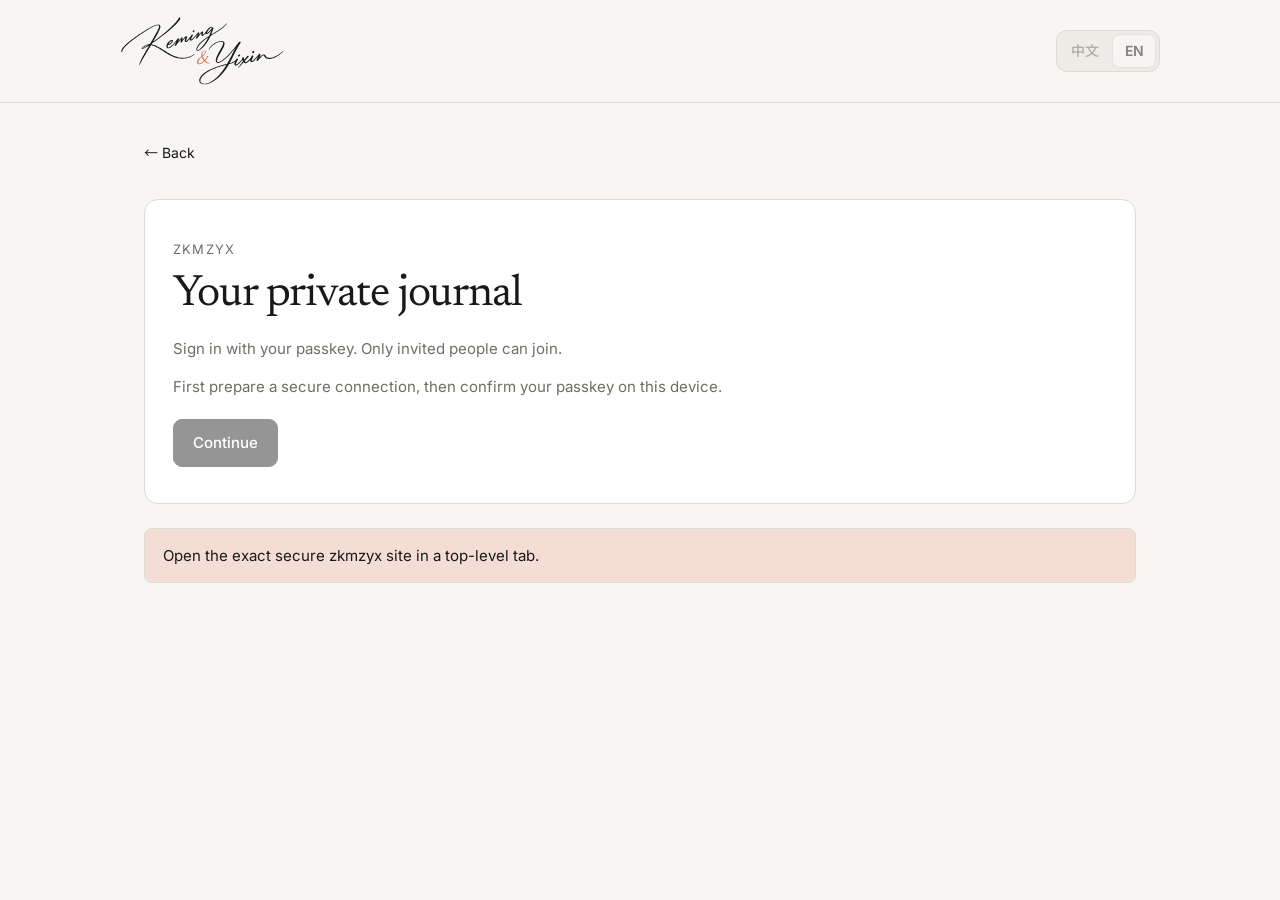
==== commit e5eabf82: "Fix secure regular-browser sign-in and private invitation handoff UX" ====
--- a/account.html
+++ b/account.html
@@ -1,11 +1,11 @@
 <!doctype html><html lang="en"><head><meta charset="utf-8"><meta name="viewport" content="width=device-width,initial-scale=1"><meta name="referrer" content="no-referrer"><meta name="robots" content="noindex,nofollow,noarchive"><meta http-equiv="Content-Security-Policy" content="default-src 'none'; script-src 'self'; style-src 'self'; connect-src https://zkmzyx-website-dev.zkmzyx.workers.dev; img-src 'self'; font-src 'self'; base-uri 'none'; form-action 'none'; object-src 'none'; frame-src 'none'; upgrade-insecure-requests"><title>zkmzyx · Account</title><link rel="icon" href="/favicon.svg"><link rel="stylesheet" href="/assets/index-KO5lPkHu.css"><link rel="stylesheet" href="/member.css"></head>
 <body class="member-page"><header class="member-header"><a class="member-signature" href="/" aria-label="zkmzyx"><svg class="signature-wordmark" viewBox="302 168 1252 531" role="img" aria-label="Private journal"><path fill="currentColor" fill-rule="evenodd" d="M754 178L756 178L756 179L759 179L759 180L760 180L760 181L761 181L761 183L762 183L762 189L761 189L761 192L760 192L760 194L759 194L759 196L758 196L758 197L757 197L757 199L756 199L756 201L755 201L755 202L754 202L754 204L753 204L753 205L752 205L752 206L751 206L751 207L750 207L750 209L749 209L749 210L748 210L748 211L747 211L747 212L746 212L746 213L745 213L745 214L744 214L744 216L743 216L743 217L742 217L742 218L741 218L741 219L740 219L740 220L739 220L739 221L738 221L738 222L737 222L737 223L736 223L736 225L735 225L735 226L734 226L734 227L733 227L733 228L732 228L732 229L731 229L731 230L730 230L730 231L729 231L729 232L728 232L728 233L727 233L727 234L726 234L726 235L725 235L725 236L724 236L724 237L723 237L723 238L722 238L722 239L721 239L721 240L720 240L720 241L719 241L719 242L718 242L718 243L717 243L717 244L716 244L716 245L714 245L714 246L713 246L713 247L712 247L712 248L711 248L711 249L710 249L710 250L709 250L709 251L708 251L708 252L707 252L707 253L706 253L706 254L705 254L705 255L704 255L704 256L703 256L703 257L702 257L702 258L701 258L701 259L699 259L699 260L698 260L698 261L697 261L697 262L696 262L696 263L695 263L695 264L694 264L694 265L693 265L693 266L692 266L692 267L691 267L691 268L690 268L690 269L689 269L689 270L687 270L687 271L686 271L686 272L685 272L685 273L684 273L684 274L683 274L683 275L681 275L681 276L680 276L680 277L679 277L679 278L678 278L678 279L677 279L677 280L675 280L675 281L674 281L674 282L673 282L673 283L672 283L672 284L671 284L671 285L669 285L669 286L668 286L668 287L667 287L667 288L665 288L665 289L664 289L664 290L663 290L663 291L662 291L662 292L661 292L661 293L659 293L659 294L658 294L658 295L657 295L657 296L656 296L656 297L654 297L654 298L653 298L653 299L652 299L652 300L651 300L651 301L650 301L650 302L648 302L648 303L647 303L647 304L646 304L646 305L644 305L644 306L643 306L643 307L642 307L642 308L640 308L640 309L639 309L639 310L638 310L638 311L636 311L636 312L635 312L635 313L634 313L634 314L633 314L633 315L632 315L632 316L630 316L630 317L629 317L629 318L628 318L628 319L626 319L626 320L625 320L625 321L624 321L624 322L622 322L622 323L621 323L621 324L620 324L620 325L618 325L618 326L617 326L617 327L615 327L615 328L614 328L614 329L613 329L613 330L612 330L612 331L611 331L611 332L609 332L609 333L608 333L608 334L607 334L607 335L605 335L605 336L604 336L604 337L603 337L603 338L601 338L601 339L600 339L600 340L598 340L598 341L597 341L597 342L595 342L595 343L594 343L594 344L593 344L593 345L591 345L591 346L590 346L590 347L589 347L589 348L587 348L587 349L586 349L586 350L585 350L585 351L583 351L583 352L582 352L582 353L581 353L581 354L579 354L579 355L578 355L578 356L576 356L576 357L575 357L575 358L573 358L573 359L572 359L572 360L570 360L570 361L569 361L569 362L568 362L568 363L566 363L566 364L565 364L565 365L564 365L564 366L562 366L562 367L561 367L561 368L559 368L559 369L558 369L558 370L556 370L556 371L554 371L554 372L553 372L553 373L551 373L551 374L550 374L550 375L549 375L549 376L548 376L548 378L547 378L547 379L546 379L546 381L545 381L545 383L544 383L544 384L543 384L543 385L547 385L547 386L552 386L552 387L556 387L556 388L559 388L559 389L562 389L562 390L566 390L566 391L568 391L568 392L571 392L571 393L573 393L573 394L576 394L576 395L578 395L578 396L580 396L580 397L582 397L582 398L584 398L584 399L586 399L586 400L588 400L588 401L590 401L590 402L592 402L592 403L594 403L594 404L595 404L595 405L597 405L597 406L599 406L599 407L601 407L601 408L603 408L603 409L605 409L605 410L607 410L607 411L608 411L608 412L610 412L610 413L612 413L612 414L613 414L613 415L615 415L615 416L616 416L616 417L618 417L618 418L619 418L619 419L621 419L621 420L623 420L623 421L625 421L625 422L626 422L626 423L628 423L628 424L630 424L630 425L631 425L631 426L633 426L633 427L634 427L634 428L636 428L636 429L637 429L637 430L639 430L639 431L641 431L641 432L642 432L642 433L644 433L644 434L645 434L645 435L647 435L647 436L649 436L649 437L650 437L650 438L652 438L652 439L654 439L654 440L655 440L655 441L657 441L657 442L658 442L658 443L660 443L660 444L662 444L662 445L663 445L663 446L665 446L665 447L666 447L666 448L668 448L668 449L669 449L669 450L671 450L671 451L673 451L673 452L675 452L675 453L677 453L677 454L679 454L679 455L680 455L680 456L682 456L682 457L684 457L684 458L686 458L686 459L687 459L687 460L689 460L689 461L691 461L691 462L693 462L693 463L695 463L695 464L697 464L697 465L699 465L699 466L701 466L701 467L703 467L703 468L705 468L705 469L708 469L708 470L710 470L710 471L713 471L713 472L715 472L715 473L717 473L717 474L720 474L720 475L722 475L722 476L725 476L725 477L728 477L728 478L731 478L731 479L734 479L734 480L738 480L738 481L741 481L741 482L745 482L745 483L749 483L749 484L755 484L755 485L761 485L761 486L772 486L772 487L789 487L789 486L801 486L801 485L807 485L807 484L813 484L813 483L818 483L818 482L821 482L821 481L825 481L825 480L828 480L828 479L831 479L831 478L834 478L834 477L837 477L837 476L839 476L839 475L841 475L841 474L844 474L844 473L846 473L846 472L847 472L847 471L849 471L849 470L851 470L851 469L853 469L853 468L855 468L855 467L856 467L856 466L858 466L858 465L859 465L859 464L861 464L861 463L862 463L862 462L863 462L863 461L865 461L865 460L866 460L866 459L867 459L867 458L870 458L870 461L869 461L869 462L868 462L868 463L867 463L867 464L866 464L866 465L865 465L865 466L864 466L864 467L862 467L862 468L861 468L861 469L859 469L859 470L857 470L857 471L856 471L856 472L855 472L855 473L853 473L853 474L852 474L852 475L850 475L850 476L848 476L848 477L846 477L846 478L844 478L844 479L842 479L842 480L840 480L840 481L837 481L837 482L835 482L835 483L832 483L832 484L829 484L829 485L826 485L826 486L823 486L823 487L820 487L820 488L817 488L817 489L813 489L813 490L809 490L809 491L803 491L803 492L797 492L797 493L784 493L784 494L769 494L769 493L758 493L758 492L750 492L750 491L744 491L744 490L740 490L740 489L736 489L736 488L732 488L732 487L728 487L728 486L725 486L725 485L722 485L722 484L718 484L718 483L716 483L716 482L713 482L713 481L710 481L710 480L708 480L708 479L706 479L706 478L703 478L703 477L700 477L700 476L698 476L698 475L696 475L696 474L694 474L694 473L692 473L692 472L690 472L690 471L688 471L688 470L686 470L686 469L684 469L684 468L682 468L682 467L680 467L680 466L678 466L678 465L676 465L676 464L674 464L674 463L672 463L672 462L671 462L671 461L669 461L669 460L667 460L667 459L666 459L666 458L664 458L664 457L662 457L662 456L661 456L661 455L659 455L659 454L658 454L658 453L656 453L656 452L654 452L654 451L652 451L652 450L651 450L651 449L649 449L649 448L648 448L648 447L646 447L646 446L645 446L645 445L643 445L643 444L641 444L641 443L640 443L640 442L638 442L638 441L637 441L637 440L635 440L635 439L634 439L634 438L632 438L632 437L631 437L631 436L629 436L629 435L628 435L628 434L626 434L626 433L625 433L625 432L623 432L623 431L621 431L621 430L620 430L620 429L618 429L618 428L617 428L617 427L615 427L615 426L614 426L614 425L612 425L612 424L611 424L611 423L609 423L609 422L608 422L608 421L606 421L606 420L604 420L604 419L602 419L602 418L601 418L601 417L599 417L599 416L598 416L598 415L596 415L596 414L594 414L594 413L592 413L592 412L591 412L591 411L589 411L589 410L587 410L587 409L585 409L585 408L583 408L583 407L582 407L582 406L580 406L580 405L578 405L578 404L576 404L576 403L574 403L574 402L571 402L571 401L569 401L569 400L567 400L567 399L565 399L565 398L562 398L562 397L559 397L559 396L556 396L556 395L553 395L553 394L551 394L551 393L546 393L546 392L542 392L542 391L539 391L539 392L538 392L538 394L537 394L537 395L536 395L536 397L535 397L535 398L534 398L534 400L533 400L533 402L532 402L532 403L531 403L531 405L530 405L530 407L529 407L529 409L528 409L528 410L527 410L527 412L526 412L526 414L525 414L525 415L524 415L524 417L523 417L523 418L522 418L522 420L521 420L521 421L520 421L520 423L519 423L519 425L518 425L518 426L517 426L517 428L516 428L516 430L515 430L515 432L514 432L514 434L513 434L513 435L512 435L512 437L511 437L511 438L510 438L510 440L509 440L509 442L508 442L508 443L507 443L507 445L506 445L506 447L505 447L505 448L504 448L504 450L503 450L503 451L502 451L502 453L501 453L501 455L500 455L500 457L499 457L499 459L498 459L498 460L497 460L497 462L496 462L496 464L495 464L495 465L494 465L494 467L493 467L493 468L492 468L492 470L491 470L491 471L490 471L490 473L489 473L489 475L488 475L488 477L487 477L487 478L486 478L486 480L485 480L485 482L484 482L484 483L483 483L483 485L482 485L482 487L481 487L481 489L480 489L480 491L479 491L479 492L478 492L478 494L477 494L477 495L476 495L476 497L475 497L475 499L474 499L474 501L473 501L473 502L472 502L472 504L471 504L471 506L470 506L470 508L469 508L469 509L468 509L468 511L467 511L467 513L466 513L466 515L465 515L465 517L464 517L464 519L463 519L463 521L462 521L462 522L461 522L461 524L460 524L460 526L459 526L459 528L458 528L458 530L457 530L457 533L456 533L456 535L455 535L455 537L454 537L454 539L453 539L453 542L452 542L452 543L451 543L451 544L450 544L450 543L449 543L449 540L450 540L450 534L451 534L451 530L452 530L452 527L453 527L453 524L454 524L454 521L455 521L455 519L456 519L456 517L457 517L457 515L458 515L458 512L459 512L459 510L460 510L460 507L461 507L461 505L462 505L462 503L463 503L463 501L464 501L464 500L465 500L465 498L466 498L466 495L467 495L467 493L468 493L468 491L469 491L469 489L470 489L470 487L471 487L471 485L472 485L472 484L473 484L473 482L474 482L474 480L475 480L475 478L476 478L476 476L477 476L477 474L478 474L478 473L479 473L479 471L480 471L480 469L481 469L481 468L482 468L482 466L483 466L483 464L484 464L484 462L485 462L485 460L486 460L486 458L487 458L487 456L488 456L488 455L489 455L489 453L490 453L490 451L491 451L491 450L492 450L492 448L493 448L493 446L494 446L494 444L495 444L495 443L496 443L496 441L497 441L497 439L498 439L498 438L499 438L499 436L500 436L500 434L501 434L501 432L502 432L502 431L503 431L503 429L504 429L504 427L505 427L505 426L506 426L506 424L507 424L507 422L508 422L508 420L509 420L509 418L510 418L510 417L511 417L511 415L512 415L512 414L513 414L513 412L514 412L514 410L515 410L515 408L516 408L516 407L517 407L517 405L518 405L518 403L519 403L519 402L520 402L520 400L521 400L521 398L522 398L522 396L523 396L523 395L524 395L524 393L525 393L525 392L524 392L524 393L522 393L522 394L521 394L521 395L519 395L519 396L518 396L518 397L516 397L516 398L515 398L515 399L513 399L513 400L512 400L512 401L510 401L510 402L508 402L508 403L507 403L507 404L505 404L505 405L504 405L504 406L502 406L502 407L500 407L500 408L498 408L498 409L496 409L496 410L494 410L494 411L492 411L492 412L491 412L491 413L489 413L489 414L487 414L487 415L485 415L485 416L482 416L482 417L479 417L479 418L477 418L477 419L469 419L469 418L468 418L468 413L469 413L469 412L470 412L470 410L471 410L471 409L472 409L472 408L473 408L473 407L475 407L475 406L476 406L476 405L477 405L477 404L478 404L478 403L480 403L480 402L481 402L481 401L483 401L483 400L484 400L484 399L485 399L485 398L487 398L487 397L489 397L489 396L490 396L490 395L492 395L492 394L494 394L494 393L496 393L496 392L498 392L498 391L500 391L500 390L503 390L503 389L505 389L505 388L508 388L508 387L511 387L511 386L513 386L513 385L516 385L516 384L519 384L519 383L522 383L522 382L526 382L526 381L528 381L528 380L530 380L530 379L532 379L532 378L533 378L533 377L534 377L534 376L535 376L535 374L536 374L536 372L537 372L537 370L538 370L538 369L539 369L539 367L540 367L540 365L541 365L541 363L542 363L542 362L543 362L543 360L544 360L544 358L545 358L545 357L546 357L546 355L547 355L547 353L548 353L548 351L549 351L549 350L550 350L550 348L551 348L551 346L552 346L552 344L553 344L553 343L554 343L554 341L555 341L555 339L556 339L556 337L557 337L557 336L558 336L558 334L559 334L559 332L560 332L560 330L561 330L561 328L562 328L562 327L563 327L563 325L564 325L564 323L565 323L565 321L566 321L566 320L567 320L567 318L568 318L568 316L569 316L569 315L570 315L570 313L571 313L571 311L572 311L572 309L573 309L573 307L574 307L574 306L575 306L575 304L576 304L576 302L577 302L577 300L578 300L578 298L579 298L579 297L580 297L580 294L581 294L581 293L582 293L582 291L583 291L583 289L584 289L584 287L585 287L585 286L586 286L586 284L587 284L587 282L588 282L588 279L589 279L589 277L590 277L590 275L591 275L591 273L592 273L592 272L593 272L593 269L594 269L594 267L595 267L595 265L596 265L596 262L597 262L597 260L598 260L598 256L599 256L599 252L600 252L600 244L599 244L599 242L598 242L598 241L597 241L597 240L596 240L596 239L592 239L592 238L588 238L588 239L583 239L583 240L578 240L578 241L575 241L575 242L572 242L572 243L570 243L570 244L567 244L567 245L565 245L565 246L563 246L563 247L561 247L561 248L559 248L559 249L557 249L557 250L555 250L555 251L553 251L553 252L551 252L551 253L549 253L549 254L547 254L547 255L545 255L545 256L543 256L543 257L541 257L541 258L539 258L539 259L538 259L538 260L535 260L535 261L534 261L534 262L532 262L532 263L530 263L530 264L529 264L529 265L527 265L527 266L525 266L525 267L524 267L524 268L522 268L522 269L521 269L521 270L519 270L519 271L517 271L517 272L515 272L515 273L513 273L513 274L512 274L512 275L510 275L510 276L509 276L509 277L507 277L507 278L505 278L505 279L504 279L504 280L502 280L502 281L501 281L501 282L499 282L499 283L498 283L498 284L496 284L496 285L495 285L495 286L493 286L493 287L492 287L492 288L490 288L490 289L488 289L488 290L487 290L487 291L485 291L485 292L483 292L483 293L482 293L482 294L481 294L481 295L479 295L479 296L478 296L478 297L476 297L476 298L475 298L475 299L473 299L473 300L472 300L472 301L470 301L470 302L469 302L469 303L467 303L467 304L466 304L466 305L464 305L464 306L463 306L463 307L461 307L461 308L459 308L459 309L458 309L458 310L457 310L457 311L455 311L455 312L454 312L454 313L452 313L452 314L451 314L451 315L450 315L450 316L448 316L448 317L447 317L447 318L445 318L445 319L444 319L444 320L443 320L443 321L441 321L441 322L440 322L440 323L438 323L438 324L437 324L437 325L435 325L435 326L434 326L434 327L433 327L433 328L431 328L431 329L430 329L430 330L428 330L428 331L427 331L427 332L426 332L426 333L424 333L424 334L423 334L423 335L422 335L422 336L420 336L420 337L419 337L419 338L417 338L417 339L416 339L416 340L415 340L415 341L413 341L413 342L412 342L412 343L411 343L411 344L409 344L409 345L408 345L408 346L407 346L407 347L405 347L405 348L404 348L404 349L403 349L403 350L402 350L402 351L400 351L400 352L399 352L399 353L398 353L398 354L396 354L396 355L395 355L395 356L393 356L393 357L392 357L392 358L391 358L391 359L390 359L390 360L388 360L388 361L387 361L387 362L386 362L386 363L385 363L385 364L384 364L384 365L383 365L383 366L381 366L381 367L380 367L380 368L379 368L379 369L378 369L378 370L376 370L376 371L375 371L375 372L374 372L374 373L372 373L372 374L371 374L371 375L370 375L370 376L369 376L369 377L368 377L368 378L367 378L367 379L366 379L366 380L365 380L365 381L364 381L364 382L363 382L363 383L361 383L361 384L360 384L360 385L359 385L359 386L358 386L358 387L357 387L357 388L356 388L356 389L355 389L355 390L354 390L354 391L353 391L353 392L352 392L352 393L351 393L351 394L350 394L350 395L349 395L349 396L348 396L348 397L347 397L347 398L346 398L346 399L345 399L345 400L344 400L344 401L343 401L343 402L342 402L342 403L341 403L341 404L340 404L340 405L339 405L339 406L338 406L338 407L337 407L337 408L336 408L336 409L335 409L335 411L334 411L334 412L333 412L333 413L332 413L332 414L331 414L331 416L330 416L330 417L329 417L329 418L328 418L328 420L327 420L327 421L326 421L326 422L325 422L325 424L324 424L324 426L323 426L323 428L322 428L322 430L321 430L321 433L320 433L320 436L319 436L319 441L320 441L320 443L321 443L321 445L319 445L319 446L318 446L318 445L316 445L316 444L315 444L315 443L314 443L314 442L313 442L313 440L312 440L312 430L313 430L313 427L314 427L314 425L315 425L315 423L316 423L316 421L317 421L317 419L318 419L318 418L319 418L319 416L320 416L320 415L321 415L321 413L322 413L322 412L323 412L323 410L324 410L324 409L325 409L325 408L326 408L326 406L327 406L327 405L328 405L328 404L329 404L329 403L330 403L330 402L331 402L331 401L332 401L332 400L333 400L333 399L334 399L334 398L335 398L335 397L336 397L336 396L337 396L337 395L338 395L338 394L339 394L339 393L340 393L340 392L341 392L341 391L342 391L342 390L343 390L343 389L344 389L344 388L345 388L345 387L346 387L346 386L347 386L347 385L348 385L348 384L349 384L349 383L350 383L350 382L352 382L352 381L353 381L353 380L354 380L354 379L355 379L355 378L356 378L356 377L357 377L357 376L358 376L358 375L359 375L359 374L360 374L360 373L362 373L362 372L363 372L363 371L364 371L364 370L365 370L365 369L366 369L366 368L368 368L368 367L369 367L369 366L370 366L370 365L371 365L371 364L372 364L372 363L374 363L374 362L375 362L375 361L376 361L376 360L377 360L377 359L378 359L378 358L380 358L380 357L381 357L381 356L383 356L383 355L384 355L384 354L385 354L385 353L386 353L386 352L388 352L388 351L389 351L389 350L390 350L390 349L391 349L391 348L393 348L393 347L394 347L394 346L396 346L396 345L397 345L397 344L398 344L398 343L400 343L400 342L401 342L401 341L402 341L402 340L404 340L404 339L405 339L405 338L406 338L406 337L408 337L408 336L409 336L409 335L411 335L411 334L412 334L412 333L413 333L413 332L415 332L415 331L416 331L416 330L417 330L417 329L419 329L419 328L420 328L420 327L421 327L421 326L423 326L423 325L424 325L424 324L426 324L426 323L427 323L427 322L429 322L429 321L430 321L430 320L431 320L431 319L433 319L433 318L434 318L434 317L436 317L436 316L437 316L437 315L438 315L438 314L440 314L440 313L441 313L441 312L443 312L443 311L444 311L444 310L446 310L446 309L447 309L447 308L449 308L449 307L451 307L451 306L452 306L452 305L453 305L453 304L455 304L455 303L456 303L456 302L458 302L458 301L460 301L460 300L461 300L461 299L463 299L463 298L464 298L464 297L466 297L466 296L467 296L467 295L469 295L469 294L470 294L470 293L472 293L472 292L473 292L473 291L475 291L475 290L476 290L476 289L478 289L478 288L480 288L480 287L481 287L481 286L483 286L483 285L484 285L484 284L486 284L486 283L487 283L487 282L489 282L489 281L491 281L491 280L492 280L492 279L494 279L494 278L496 278L496 277L498 277L498 276L499 276L499 275L501 275L501 274L502 274L502 273L504 273L504 272L506 272L506 271L507 271L507 270L509 270L509 269L511 269L511 268L512 268L512 267L514 267L514 266L516 266L516 265L517 265L517 264L519 264L519 263L521 263L521 262L523 262L523 261L525 261L525 260L526 260L526 259L528 259L528 258L530 258L530 257L532 257L532 256L534 256L534 255L535 255L535 254L537 254L537 253L539 253L539 252L541 252L541 251L543 251L543 250L545 250L545 249L547 249L547 248L549 248L549 247L551 247L551 246L553 246L553 245L556 245L556 244L558 244L558 243L560 243L560 242L563 242L563 241L565 241L565 240L567 240L567 239L569 239L569 238L572 238L572 237L576 237L576 236L579 236L579 235L583 235L583 234L589 234L589 233L595 233L595 234L601 234L601 235L603 235L603 236L604 236L604 237L606 237L606 238L607 238L607 240L608 240L608 241L609 241L609 244L610 244L610 256L609 256L609 260L608 260L608 263L607 263L607 267L606 267L606 269L605 269L605 272L604 272L604 274L603 274L603 276L602 276L602 278L601 278L601 281L600 281L600 283L599 283L599 285L598 285L598 287L597 287L597 289L596 289L596 292L595 292L595 294L594 294L594 296L593 296L593 298L592 298L592 300L591 300L591 302L590 302L590 304L589 304L589 305L588 305L588 307L587 307L587 309L586 309L586 310L585 310L585 312L584 312L584 314L583 314L583 316L582 316L582 318L581 318L581 319L580 319L580 321L579 321L579 323L578 323L578 325L577 325L577 326L576 326L576 328L575 328L575 330L574 330L574 332L573 332L573 334L572 334L572 335L571 335L571 337L570 337L570 338L569 338L569 340L568 340L568 342L567 342L567 343L566 343L566 345L565 345L565 347L564 347L564 349L563 349L563 351L562 351L562 352L561 352L561 354L560 354L560 356L559 356L559 358L558 358L558 360L557 360L557 361L556 361L556 363L557 363L557 362L558 362L558 361L560 361L560 360L561 360L561 359L563 359L563 358L564 358L564 357L565 357L565 356L567 356L567 355L568 355L568 354L569 354L569 353L571 353L571 352L572 352L572 351L574 351L574 350L575 350L575 349L576 349L576 348L578 348L578 347L579 347L579 346L581 346L581 345L582 345L582 344L583 344L583 343L585 343L585 342L586 342L586 341L587 341L587 340L589 340L589 339L590 339L590 338L591 338L591 337L593 337L593 336L594 336L594 335L595 335L595 334L596 334L596 333L597 333L597 332L599 332L599 331L600 331L600 330L602 330L602 329L603 329L603 328L604 328L604 327L605 327L605 326L606 326L606 325L608 325L608 324L609 324L609 323L611 323L611 322L612 322L612 321L613 321L613 320L614 320L614 319L615 319L615 318L617 318L617 317L618 317L618 316L619 316L619 315L621 315L621 314L622 314L622 313L623 313L623 312L624 312L624 311L625 311L625 310L627 310L627 309L628 309L628 308L629 308L629 307L630 307L630 306L632 306L632 305L633 305L633 304L634 304L634 303L635 303L635 302L637 302L637 301L638 301L638 300L639 300L639 299L640 299L640 298L641 298L641 297L643 297L643 296L644 296L644 295L645 295L645 294L646 294L646 293L647 293L647 292L648 292L648 291L650 291L650 290L651 290L651 289L652 289L652 288L653 288L653 287L654 287L654 286L656 286L656 285L657 285L657 284L658 284L658 283L659 283L659 282L660 282L660 281L661 281L661 280L662 280L662 279L663 279L663 278L664 278L664 277L665 277L665 276L667 276L667 275L668 275L668 274L669 274L669 273L670 273L670 272L671 272L671 271L672 271L672 270L674 270L674 269L675 269L675 268L676 268L676 267L677 267L677 266L678 266L678 265L679 265L679 264L680 264L680 263L681 263L681 262L682 262L682 261L683 261L683 260L684 260L684 259L685 259L685 258L687 258L687 257L688 257L688 256L689 256L689 255L690 255L690 254L691 254L691 253L692 253L692 252L693 252L693 251L694 251L694 250L695 250L695 249L696 249L696 248L697 248L697 247L698 247L698 246L699 246L699 245L700 245L700 244L701 244L701 243L702 243L702 242L703 242L703 241L704 241L704 240L705 240L705 239L706 239L706 238L707 238L707 237L708 237L708 236L709 236L709 235L710 235L710 234L711 234L711 233L712 233L712 232L713 232L713 231L714 231L714 229L715 229L715 228L716 228L716 227L717 227L717 226L719 226L719 225L720 225L720 224L721 224L721 223L722 223L722 222L723 222L723 220L724 220L724 219L725 219L725 218L726 218L726 217L727 217L727 215L728 215L728 214L729 214L729 213L730 213L730 212L731 212L731 211L732 211L732 210L733 210L733 208L734 208L734 207L735 207L735 206L736 206L736 205L737 205L737 204L738 204L738 202L739 202L739 201L740 201L740 199L741 199L741 198L742 198L742 196L743 196L743 195L744 195L744 194L745 194L745 192L746 192L746 191L747 191L747 189L748 189L748 187L749 187L749 185L750 185L750 183L751 183L751 180L752 180L752 179L754 179ZM1114 224L1116 224L1116 225L1117 225L1117 228L1116 228L1116 230L1115 230L1115 232L1114 232L1114 233L1113 233L1113 234L1112 234L1112 236L1111 236L1111 237L1110 237L1110 238L1109 238L1109 239L1108 239L1108 240L1107 240L1107 241L1106 241L1106 242L1105 242L1105 243L1104 243L1104 244L1103 244L1103 245L1102 245L1102 246L1101 246L1101 247L1100 247L1100 248L1099 248L1099 249L1098 249L1098 250L1097 250L1097 251L1096 251L1096 252L1095 252L1095 253L1094 253L1094 254L1093 254L1093 255L1092 255L1092 256L1090 256L1090 257L1089 257L1089 258L1088 258L1088 259L1086 259L1086 260L1085 260L1085 261L1084 261L1084 262L1083 262L1083 263L1081 263L1081 264L1080 264L1080 265L1079 265L1079 266L1078 266L1078 267L1076 267L1076 268L1075 268L1075 269L1074 269L1074 270L1072 270L1072 271L1071 271L1071 272L1069 272L1069 273L1068 273L1068 274L1066 274L1066 275L1064 275L1064 276L1063 276L1063 277L1062 277L1062 278L1060 278L1060 279L1059 279L1059 280L1058 280L1058 281L1056 281L1056 282L1055 282L1055 283L1053 283L1053 284L1052 284L1052 285L1050 285L1050 286L1048 286L1048 287L1046 287L1046 288L1045 288L1045 289L1043 289L1043 290L1042 290L1042 291L1040 291L1040 292L1039 292L1039 293L1037 293L1037 294L1035 294L1035 295L1034 295L1034 296L1032 296L1032 297L1031 297L1031 298L1029 298L1029 299L1028 299L1028 300L1026 300L1026 301L1024 301L1024 302L1023 302L1023 303L1021 303L1021 304L1020 304L1020 305L1018 305L1018 306L1016 306L1016 307L1014 307L1014 308L1012 308L1012 309L1011 309L1011 310L1009 310L1009 311L1008 311L1008 312L1006 312L1006 313L1004 313L1004 314L1003 314L1003 315L1001 315L1001 316L1000 316L1000 317L998 317L998 318L997 318L997 319L995 319L995 320L994 320L994 321L993 321L993 323L992 323L992 325L991 325L991 327L990 327L990 329L989 329L989 331L988 331L988 334L987 334L987 336L986 336L986 337L985 337L985 339L984 339L984 341L983 341L983 343L982 343L982 345L981 345L981 347L980 347L980 348L979 348L979 350L978 350L978 352L977 352L977 353L976 353L976 355L975 355L975 356L974 356L974 358L973 358L973 359L972 359L972 361L971 361L971 363L970 363L970 364L969 364L969 366L968 366L968 367L967 367L967 369L966 369L966 370L965 370L965 372L964 372L964 373L963 373L963 375L962 375L962 376L961 376L961 377L960 377L960 379L959 379L959 380L958 380L958 381L957 381L957 383L956 383L956 384L955 384L955 385L954 385L954 386L953 386L953 388L952 388L952 389L951 389L951 390L950 390L950 391L949 391L949 393L948 393L948 394L947 394L947 395L946 395L946 396L945 396L945 397L944 397L944 399L943 399L943 400L942 400L942 401L941 401L941 402L940 402L940 403L939 403L939 404L938 404L938 405L937 405L937 406L936 406L936 407L935 407L935 408L934 408L934 409L933 409L933 410L932 410L932 411L931 411L931 412L930 412L930 413L929 413L929 414L928 414L928 415L927 415L927 416L926 416L926 417L924 417L924 418L923 418L923 419L922 419L922 420L921 420L921 421L919 421L919 422L918 422L918 423L917 423L917 424L915 424L915 425L914 425L914 426L912 426L912 427L911 427L911 428L909 428L909 429L908 429L908 430L906 430L906 431L903 431L903 432L901 432L901 433L896 433L896 434L893 434L893 433L890 433L890 432L888 432L888 431L887 431L887 429L886 429L886 427L885 427L885 417L886 417L886 413L887 413L887 410L888 410L888 407L889 407L889 405L890 405L890 404L891 404L891 402L892 402L892 400L893 400L893 398L894 398L894 396L895 396L895 395L896 395L896 393L897 393L897 392L898 392L898 390L899 390L899 389L900 389L900 388L901 388L901 387L902 387L902 385L903 385L903 384L904 384L904 382L905 382L905 381L906 381L906 380L907 380L907 379L908 379L908 378L909 378L909 377L910 377L910 376L911 376L911 375L912 375L912 374L913 374L913 373L914 373L914 372L915 372L915 371L916 371L916 370L917 370L917 369L918 369L918 368L919 368L919 367L920 367L920 366L921 366L921 365L922 365L922 364L923 364L923 363L924 363L924 362L925 362L925 361L926 361L926 360L927 360L927 359L928 359L928 358L930 358L930 357L931 357L931 356L932 356L932 355L934 355L934 354L935 354L935 353L936 353L936 352L937 352L937 351L938 351L938 350L940 350L940 349L941 349L941 348L942 348L942 347L944 347L944 346L945 346L945 345L946 345L946 344L948 344L948 343L949 343L949 342L950 342L950 341L952 341L952 340L953 340L953 339L954 339L954 338L956 338L956 337L957 337L957 336L959 336L959 335L960 335L960 334L962 334L962 333L963 333L963 332L965 332L965 331L966 331L966 330L967 330L967 329L969 329L969 328L970 328L970 327L972 327L972 326L973 326L973 325L975 325L975 324L977 324L977 323L979 323L979 322L981 322L981 321L982 321L982 319L983 319L983 316L984 316L984 314L985 314L985 312L986 312L986 309L987 309L987 307L988 307L988 305L989 305L989 302L990 302L990 300L991 300L991 297L992 297L992 295L993 295L993 292L994 292L994 290L995 290L995 287L996 287L996 284L997 284L997 281L998 281L998 279L999 279L999 277L998 277L998 278L997 278L997 280L996 280L996 281L995 281L995 282L994 282L994 283L993 283L993 284L992 284L992 285L991 285L991 287L990 287L990 288L989 288L989 289L988 289L988 290L987 290L987 291L986 291L986 292L985 292L985 293L984 293L984 294L983 294L983 295L982 295L982 296L980 296L980 297L979 297L979 298L978 298L978 299L977 299L977 300L976 300L976 301L974 301L974 302L973 302L973 303L971 303L971 304L970 304L970 305L968 305L968 306L965 306L965 307L960 307L960 306L958 306L958 305L957 305L957 304L956 304L956 301L955 301L955 300L956 300L956 299L955 299L955 300L954 300L954 301L953 301L953 302L952 302L952 303L951 303L951 304L950 304L950 305L949 305L949 306L948 306L948 308L947 308L947 309L946 309L946 310L945 310L945 311L944 311L944 312L943 312L943 313L942 313L942 314L941 314L941 315L940 315L940 316L939 316L939 317L938 317L938 318L936 318L936 319L934 319L934 320L927 320L927 319L926 319L926 318L925 318L925 317L924 317L924 315L923 315L923 306L924 306L924 300L925 300L925 297L924 297L924 298L923 298L923 300L922 300L922 301L920 301L920 302L919 302L919 304L918 304L918 305L917 305L917 306L916 306L916 307L915 307L915 308L914 308L914 309L913 309L913 311L912 311L912 312L911 312L911 313L910 313L910 314L909 314L909 316L908 316L908 317L907 317L907 319L906 319L906 320L905 320L905 321L904 321L904 322L903 322L903 324L902 324L902 325L901 325L901 326L900 326L900 328L899 328L899 329L898 329L898 330L897 330L897 332L896 332L896 333L895 333L895 334L894 334L894 336L893 336L893 337L892 337L892 338L891 338L891 339L890 339L890 340L887 340L887 341L885 341L885 340L883 340L883 339L882 339L882 338L881 338L881 335L882 335L882 333L883 333L883 330L884 330L884 328L885 328L885 326L886 326L886 324L887 324L887 321L888 321L888 319L889 319L889 317L890 317L890 315L891 315L891 313L892 313L892 311L893 311L893 310L891 310L891 311L890 311L890 312L889 312L889 313L888 313L888 314L887 314L887 316L886 316L886 317L885 317L885 318L884 318L884 319L883 319L883 320L882 320L882 322L881 322L881 323L880 323L880 324L879 324L879 325L878 325L878 326L877 326L877 328L876 328L876 329L875 329L875 330L874 330L874 331L873 331L873 332L872 332L872 334L871 334L871 335L870 335L870 336L869 336L869 337L868 337L868 338L867 338L867 339L866 339L866 340L865 340L865 341L864 341L864 342L863 342L863 343L862 343L862 344L861 344L861 345L860 345L860 346L859 346L859 347L858 347L858 348L857 348L857 349L856 349L856 350L855 350L855 351L854 351L854 352L852 352L852 353L851 353L851 354L849 354L849 355L846 355L846 356L838 356L838 355L836 355L836 354L835 354L835 352L834 352L834 343L835 343L835 341L834 341L834 342L833 342L833 344L832 344L832 345L831 345L831 346L830 346L830 347L829 347L829 348L828 348L828 350L827 350L827 351L826 351L826 352L825 352L825 353L824 353L824 354L823 354L823 355L822 355L822 356L821 356L821 357L820 357L820 358L819 358L819 359L818 359L818 360L817 360L817 361L816 361L816 362L815 362L815 363L814 363L814 364L812 364L812 365L810 365L810 366L808 366L808 367L802 367L802 366L800 366L800 365L799 365L799 364L798 364L798 363L797 363L797 359L796 359L796 355L797 355L797 349L798 349L798 345L799 345L799 341L800 341L800 337L801 337L801 334L800 334L800 336L799 336L799 337L798 337L798 338L797 338L797 339L796 339L796 340L795 340L795 341L794 341L794 342L793 342L793 343L792 343L792 345L791 345L791 346L790 346L790 347L789 347L789 348L788 348L788 350L787 350L787 351L786 351L786 352L785 352L785 353L784 353L784 354L783 354L783 356L782 356L782 357L781 357L781 358L780 358L780 360L779 360L779 361L778 361L778 362L777 362L777 364L776 364L776 365L775 365L775 366L774 366L774 368L773 368L773 369L772 369L772 370L771 370L771 371L765 371L765 370L764 370L764 369L763 369L763 364L764 364L764 359L765 359L765 355L766 355L766 351L767 351L767 348L768 348L768 345L767 345L767 346L766 346L766 348L765 348L765 349L764 349L764 350L763 350L763 351L762 351L762 352L761 352L761 353L760 353L760 354L759 354L759 355L758 355L758 357L757 357L757 358L756 358L756 359L755 359L755 360L754 360L754 362L753 362L753 363L752 363L752 364L751 364L751 366L750 366L750 367L749 367L749 368L748 368L748 370L747 370L747 371L746 371L746 372L745 372L745 373L744 373L744 374L743 374L743 376L742 376L742 377L741 377L741 379L740 379L740 380L739 380L739 381L738 381L738 383L737 383L737 384L736 384L736 385L735 385L735 387L734 387L734 388L733 388L733 389L732 389L732 390L731 390L731 392L730 392L730 393L729 393L729 394L728 394L728 395L726 395L726 396L721 396L721 395L720 395L720 394L719 394L719 391L720 391L720 388L721 388L721 386L722 386L722 383L723 383L723 381L724 381L724 379L725 379L725 377L726 377L726 375L727 375L727 373L728 373L728 371L729 371L729 369L730 369L730 367L731 367L731 365L732 365L732 364L731 364L731 365L730 365L730 366L729 366L729 367L728 367L728 368L727 368L727 369L726 369L726 370L725 370L725 371L724 371L724 373L723 373L723 374L722 374L722 375L721 375L721 376L720 376L720 378L719 378L719 379L718 379L718 380L717 380L717 382L716 382L716 383L715 383L715 384L714 384L714 385L713 385L713 386L712 386L712 387L711 387L711 388L710 388L710 389L709 389L709 390L708 390L708 391L707 391L707 393L706 393L706 394L705 394L705 395L704 395L704 396L703 396L703 397L702 397L702 398L700 398L700 399L699 399L699 400L698 400L698 401L697 401L697 402L696 402L696 403L695 403L695 404L693 404L693 405L692 405L692 406L691 406L691 407L690 407L690 408L688 408L688 409L687 409L687 410L685 410L685 411L682 411L682 412L680 412L680 413L677 413L677 414L673 414L673 415L668 415L668 414L664 414L664 413L662 413L662 412L661 412L661 411L660 411L660 410L659 410L659 409L658 409L658 407L657 407L657 404L656 404L656 394L657 394L657 390L658 390L658 387L659 387L659 385L660 385L660 382L661 382L661 380L662 380L662 379L663 379L663 377L664 377L664 376L665 376L665 374L666 374L666 373L667 373L667 372L668 372L668 370L669 370L669 369L670 369L670 368L671 368L671 367L672 367L672 366L673 366L673 365L674 365L674 364L675 364L675 363L676 363L676 362L677 362L677 361L678 361L678 360L680 360L680 359L681 359L681 358L682 358L682 357L684 357L684 356L685 356L685 355L687 355L687 354L689 354L689 353L691 353L691 352L693 352L693 351L703 351L703 352L704 352L704 353L705 353L705 354L706 354L706 361L705 361L705 364L704 364L704 366L703 366L703 368L702 368L702 369L701 369L701 370L700 370L700 371L699 371L699 372L698 372L698 373L697 373L697 374L696 374L696 375L695 375L695 376L694 376L694 377L693 377L693 378L692 378L692 379L691 379L691 380L690 380L690 381L689 381L689 382L688 382L688 383L686 383L686 384L685 384L685 385L683 385L683 386L681 386L681 387L679 387L679 388L675 388L675 389L669 389L669 390L668 390L668 393L667 393L667 397L666 397L666 404L667 404L667 407L669 407L669 408L675 408L675 407L678 407L678 406L680 406L680 405L682 405L682 404L684 404L684 403L685 403L685 402L687 402L687 401L688 401L688 400L690 400L690 399L691 399L691 398L692 398L692 397L693 397L693 396L694 396L694 395L695 395L695 394L696 394L696 393L697 393L697 392L699 392L699 391L700 391L700 390L701 390L701 389L702 389L702 388L703 388L703 387L704 387L704 386L705 386L705 385L706 385L706 384L707 384L707 383L708 383L708 382L709 382L709 381L710 381L710 379L711 379L711 378L712 378L712 377L713 377L713 376L714 376L714 375L715 375L715 374L716 374L716 373L717 373L717 372L718 372L718 371L719 371L719 369L720 369L720 368L721 368L721 367L722 367L722 366L723 366L723 365L724 365L724 364L725 364L725 362L726 362L726 361L727 361L727 359L728 359L728 358L729 358L729 357L730 357L730 356L731 356L731 354L732 354L732 353L733 353L733 352L734 352L734 351L735 351L735 350L736 350L736 348L737 348L737 347L738 347L738 345L739 345L739 344L740 344L740 343L741 343L741 341L742 341L742 340L744 340L744 339L745 339L745 338L750 338L750 339L751 339L751 340L752 340L752 347L751 347L751 350L750 350L750 352L749 352L749 355L748 355L748 357L747 357L747 358L746 358L746 360L745 360L745 362L746 362L746 361L747 361L747 360L748 360L748 358L749 358L749 357L750 357L750 356L751 356L751 354L752 354L752 353L753 353L753 352L754 352L754 351L755 351L755 350L756 350L756 348L757 348L757 347L758 347L758 346L759 346L759 345L760 345L760 344L761 344L761 343L762 343L762 342L763 342L763 341L764 341L764 340L765 340L765 339L766 339L766 337L767 337L767 336L769 336L769 335L770 335L770 334L771 334L771 333L773 333L773 332L778 332L778 333L779 333L779 334L780 334L780 343L779 343L779 347L778 347L778 351L779 351L779 350L780 350L780 349L781 349L781 347L782 347L782 346L783 346L783 345L784 345L784 344L785 344L785 343L786 343L786 341L787 341L787 340L788 340L788 339L789 339L789 338L790 338L790 337L791 337L791 336L792 336L792 335L793 335L793 333L794 333L794 332L795 332L795 331L796 331L796 330L797 330L797 329L798 329L798 328L799 328L799 327L800 327L800 326L801 326L801 325L802 325L802 324L803 324L803 323L805 323L805 322L811 322L811 323L813 323L813 325L814 325L814 332L813 332L813 336L812 336L812 339L811 339L811 342L810 342L810 345L809 345L809 349L808 349L808 353L807 353L807 358L806 358L806 359L809 359L809 358L810 358L810 357L812 357L812 356L813 356L813 355L814 355L814 354L815 354L815 353L816 353L816 352L817 352L817 351L818 351L818 350L819 350L819 349L820 349L820 348L821 348L821 347L822 347L822 346L823 346L823 344L824 344L824 343L825 343L825 342L826 342L826 341L827 341L827 340L828 340L828 339L829 339L829 338L830 338L830 336L831 336L831 335L832 335L832 334L833 334L833 333L834 333L834 331L835 331L835 330L836 330L836 329L837 329L837 328L838 328L838 326L839 326L839 325L840 325L840 324L841 324L841 323L842 323L842 321L843 321L843 320L844 320L844 318L845 318L845 316L846 316L846 314L847 314L847 313L848 313L848 312L849 312L849 311L850 311L850 310L853 310L853 309L855 309L855 310L857 310L857 311L858 311L858 317L857 317L857 319L856 319L856 321L855 321L855 323L854 323L854 325L853 325L853 327L852 327L852 329L851 329L851 331L850 331L850 333L849 333L849 335L848 335L848 338L847 338L847 340L846 340L846 342L845 342L845 346L844 346L844 348L846 348L846 347L848 347L848 346L849 346L849 345L851 345L851 344L852 344L852 343L853 343L853 342L855 342L855 341L856 341L856 340L857 340L857 339L858 339L858 338L859 338L859 337L860 337L860 336L861 336L861 335L862 335L862 334L863 334L863 333L864 333L864 332L865 332L865 331L866 331L866 330L867 330L867 329L868 329L868 328L869 328L869 327L870 327L870 325L871 325L871 324L872 324L872 323L873 323L873 322L874 322L874 321L875 321L875 320L876 320L876 319L877 319L877 318L878 318L878 317L879 317L879 316L880 316L880 315L881 315L881 314L882 314L882 313L883 313L883 312L884 312L884 310L885 310L885 309L886 309L886 308L887 308L887 307L888 307L888 305L889 305L889 304L890 304L890 303L891 303L891 302L892 302L892 301L893 301L893 299L894 299L894 298L895 298L895 297L896 297L896 296L897 296L897 295L898 295L898 294L900 294L900 293L905 293L905 294L906 294L906 295L907 295L907 303L906 303L906 306L905 306L905 308L904 308L904 310L903 310L903 313L904 313L904 311L905 311L905 310L906 310L906 309L907 309L907 307L908 307L908 306L909 306L909 305L910 305L910 304L911 304L911 303L912 303L912 301L913 301L913 300L914 300L914 299L915 299L915 298L916 298L916 297L917 297L917 296L918 296L918 295L919 295L919 294L920 294L920 293L921 293L921 292L922 292L922 291L923 291L923 290L924 290L924 289L926 289L926 288L927 288L927 287L929 287L929 286L933 286L933 287L934 287L934 288L935 288L935 289L936 289L936 298L935 298L935 303L934 303L934 307L933 307L933 312L934 312L934 311L935 311L935 310L937 310L937 309L938 309L938 308L939 308L939 307L940 307L940 306L941 306L941 305L942 305L942 304L943 304L943 303L944 303L944 302L945 302L945 301L946 301L946 300L947 300L947 299L948 299L948 298L949 298L949 297L950 297L950 295L951 295L951 294L952 294L952 293L953 293L953 291L954 291L954 290L955 290L955 289L956 289L956 288L957 288L957 287L958 287L958 285L959 285L959 284L960 284L960 283L961 283L961 282L962 282L962 280L963 280L963 279L964 279L964 277L965 277L965 276L966 276L966 275L967 275L967 273L968 273L968 272L969 272L969 271L970 271L970 270L971 270L971 269L972 269L972 267L973 267L973 266L974 266L974 265L975 265L975 264L976 264L976 263L977 263L977 262L978 262L978 261L979 261L979 260L980 260L980 259L982 259L982 258L983 258L983 257L984 257L984 256L986 256L986 255L987 255L987 254L989 254L989 253L991 253L991 252L994 252L994 251L997 251L997 250L1003 250L1003 251L1005 251L1005 252L1006 252L1006 253L1007 253L1007 254L1008 254L1008 255L1013 255L1013 256L1014 256L1014 257L1015 257L1015 263L1014 263L1014 267L1013 267L1013 270L1012 270L1012 273L1011 273L1011 276L1010 276L1010 279L1009 279L1009 282L1008 282L1008 285L1007 285L1007 288L1006 288L1006 291L1005 291L1005 293L1004 293L1004 296L1003 296L1003 299L1002 299L1002 302L1001 302L1001 304L1000 304L1000 307L999 307L999 309L998 309L998 310L1000 310L1000 309L1001 309L1001 308L1003 308L1003 307L1005 307L1005 306L1006 306L1006 305L1008 305L1008 304L1010 304L1010 303L1012 303L1012 302L1013 302L1013 301L1015 301L1015 300L1016 300L1016 299L1018 299L1018 298L1020 298L1020 297L1021 297L1021 296L1023 296L1023 295L1024 295L1024 294L1026 294L1026 293L1028 293L1028 292L1030 292L1030 291L1031 291L1031 290L1032 290L1032 289L1034 289L1034 288L1035 288L1035 287L1037 287L1037 286L1039 286L1039 285L1040 285L1040 284L1042 284L1042 283L1044 283L1044 282L1045 282L1045 281L1047 281L1047 280L1048 280L1048 279L1049 279L1049 278L1051 278L1051 277L1053 277L1053 276L1055 276L1055 275L1056 275L1056 274L1058 274L1058 273L1059 273L1059 272L1061 272L1061 271L1062 271L1062 270L1063 270L1063 269L1065 269L1065 268L1066 268L1066 267L1067 267L1067 266L1069 266L1069 265L1070 265L1070 264L1072 264L1072 263L1073 263L1073 262L1074 262L1074 261L1076 261L1076 260L1077 260L1077 259L1079 259L1079 258L1080 258L1080 257L1081 257L1081 256L1082 256L1082 255L1084 255L1084 254L1085 254L1085 253L1086 253L1086 252L1088 252L1088 251L1089 251L1089 250L1090 250L1090 249L1092 249L1092 248L1093 248L1093 247L1094 247L1094 246L1095 246L1095 245L1096 245L1096 244L1097 244L1097 243L1098 243L1098 242L1099 242L1099 241L1100 241L1100 240L1101 240L1101 239L1102 239L1102 238L1103 238L1103 237L1105 237L1105 236L1106 236L1106 235L1107 235L1107 233L1108 233L1108 232L1109 232L1109 231L1110 231L1110 230L1111 230L1111 229L1112 229L1112 227L1113 227L1113 225L1114 225ZM997 256L997 257L995 257L995 258L994 258L994 259L993 259L993 260L991 260L991 261L990 261L990 262L989 262L989 263L988 263L988 264L987 264L987 265L986 265L986 266L985 266L985 267L984 267L984 269L983 269L983 270L982 270L982 271L981 271L981 272L980 272L980 273L979 273L979 275L978 275L978 276L977 276L977 277L976 277L976 278L975 278L975 280L974 280L974 281L973 281L973 283L972 283L972 284L971 284L971 286L970 286L970 288L969 288L969 290L968 290L968 292L967 292L967 294L966 294L966 297L965 297L965 298L968 298L968 297L969 297L969 296L971 296L971 295L972 295L972 294L973 294L973 293L974 293L974 292L975 292L975 291L977 291L977 290L978 290L978 289L979 289L979 288L980 288L980 287L981 287L981 286L982 286L982 285L983 285L983 284L984 284L984 283L985 283L985 282L986 282L986 281L987 281L987 280L988 280L988 278L989 278L989 277L990 277L990 276L991 276L991 275L992 275L992 274L993 274L993 273L994 273L994 272L995 272L995 271L996 271L996 269L997 269L997 268L998 268L998 267L999 267L999 265L1000 265L1000 264L1001 264L1001 262L1002 262L1002 261L1003 261L1003 260L1004 260L1004 258L1003 258L1003 257L1002 257L1002 256ZM863 277L868 277L868 278L869 278L869 279L870 279L870 280L871 280L871 284L870 284L870 286L869 286L869 287L868 287L868 288L867 288L867 289L866 289L866 290L865 290L865 291L863 291L863 292L859 292L859 291L858 291L858 290L857 290L857 283L858 283L858 281L859 281L859 280L860 280L860 279L861 279L861 278L863 278ZM976 331L975 331L975 332L974 332L974 333L972 333L972 334L971 334L971 335L969 335L969 336L968 336L968 337L966 337L966 338L965 338L965 339L964 339L964 340L962 340L962 341L961 341L961 342L959 342L959 343L958 343L958 344L957 344L957 345L955 345L955 346L954 346L954 347L953 347L953 348L951 348L951 349L950 349L950 350L949 350L949 351L948 351L948 352L947 352L947 353L945 353L945 354L944 354L944 355L943 355L943 356L941 356L941 357L940 357L940 358L939 358L939 359L937 359L937 360L936 360L936 361L935 361L935 362L934 362L934 363L933 363L933 364L932 364L932 365L931 365L931 366L930 366L930 367L929 367L929 368L928 368L928 369L927 369L927 370L926 370L926 371L925 371L925 372L924 372L924 373L923 373L923 374L922 374L922 375L921 375L921 376L920 376L920 377L919 377L919 378L918 378L918 379L917 379L917 380L916 380L916 381L915 381L915 383L914 383L914 384L913 384L913 385L912 385L912 386L911 386L911 387L910 387L910 388L909 388L909 389L908 389L908 390L907 390L907 392L906 392L906 393L905 393L905 394L904 394L904 396L903 396L903 397L902 397L902 399L901 399L901 400L900 400L900 402L899 402L899 403L898 403L898 405L897 405L897 406L896 406L896 408L895 408L895 410L894 410L894 412L893 412L893 415L892 415L892 418L891 418L891 426L892 426L892 427L893 427L893 428L895 428L895 429L896 429L896 428L900 428L900 427L902 427L902 426L904 426L904 425L905 425L905 424L907 424L907 423L908 423L908 422L909 422L909 421L911 421L911 420L912 420L912 419L913 419L913 418L914 418L914 417L915 417L915 416L916 416L916 415L917 415L917 414L918 414L918 413L919 413L919 412L920 412L920 411L921 411L921 410L922 410L922 409L923 409L923 408L924 408L924 407L925 407L925 406L926 406L926 405L927 405L927 404L928 404L928 402L929 402L929 401L930 401L930 400L931 400L931 399L932 399L932 398L933 398L933 397L934 397L934 396L935 396L935 394L936 394L936 393L937 393L937 392L938 392L938 390L939 390L939 389L940 389L940 388L941 388L941 387L942 387L942 386L943 386L943 384L944 384L944 383L945 383L945 381L946 381L946 380L947 380L947 379L948 379L948 378L949 378L949 376L950 376L950 375L951 375L951 373L952 373L952 372L953 372L953 370L954 370L954 369L955 369L955 367L956 367L956 366L957 366L957 364L958 364L958 363L959 363L959 361L960 361L960 360L961 360L961 358L962 358L962 356L963 356L963 355L964 355L964 353L965 353L965 351L966 351L966 350L967 350L967 348L968 348L968 346L969 346L969 344L970 344L970 342L971 342L971 340L972 340L972 338L973 338L973 337L974 337L974 335L975 335L975 333L976 333ZM778 351L777 351L777 353L778 353ZM695 357L695 358L694 358L694 359L692 359L692 360L691 360L691 361L690 361L690 362L689 362L689 363L687 363L687 364L686 364L686 365L685 365L685 366L684 366L684 367L683 367L683 368L682 368L682 370L681 370L681 371L680 371L680 372L679 372L679 373L678 373L678 374L677 374L677 376L676 376L676 378L675 378L675 379L674 379L674 381L673 381L673 383L674 383L674 382L676 382L676 381L678 381L678 380L680 380L680 379L681 379L681 378L683 378L683 377L684 377L684 376L685 376L685 375L686 375L686 374L688 374L688 373L689 373L689 372L690 372L690 371L691 371L691 370L692 370L692 369L693 369L693 367L694 367L694 366L695 366L695 364L696 364L696 362L697 362L697 360L698 360L698 357ZM1067 359L1084 359L1084 360L1088 360L1088 361L1090 361L1090 362L1092 362L1092 363L1093 363L1093 364L1094 364L1094 365L1095 365L1095 366L1096 366L1096 367L1097 367L1097 368L1098 368L1098 370L1099 370L1099 373L1100 373L1100 386L1099 386L1099 390L1098 390L1098 393L1097 393L1097 396L1096 396L1096 399L1095 399L1095 402L1094 402L1094 404L1093 404L1093 406L1092 406L1092 408L1091 408L1091 410L1090 410L1090 412L1089 412L1089 414L1088 414L1088 416L1087 416L1087 418L1086 418L1086 420L1085 420L1085 421L1084 421L1084 423L1083 423L1083 425L1082 425L1082 427L1081 427L1081 429L1080 429L1080 431L1079 431L1079 433L1078 433L1078 435L1077 435L1077 436L1076 436L1076 438L1075 438L1075 440L1074 440L1074 441L1073 441L1073 443L1072 443L1072 445L1071 445L1071 447L1070 447L1070 449L1069 449L1069 451L1068 451L1068 452L1067 452L1067 454L1066 454L1066 455L1065 455L1065 457L1064 457L1064 459L1063 459L1063 461L1062 461L1062 463L1061 463L1061 465L1060 465L1060 467L1059 467L1059 469L1058 469L1058 470L1057 470L1057 472L1056 472L1056 474L1055 474L1055 476L1054 476L1054 478L1053 478L1053 480L1052 480L1052 482L1051 482L1051 484L1050 484L1050 486L1049 486L1049 488L1048 488L1048 491L1047 491L1047 494L1046 494L1046 498L1045 498L1045 501L1044 501L1044 504L1043 504L1043 516L1044 516L1044 517L1045 517L1045 518L1046 518L1046 519L1047 519L1047 520L1056 520L1056 519L1060 519L1060 518L1062 518L1062 517L1064 517L1064 516L1066 516L1066 515L1068 515L1068 514L1070 514L1070 513L1072 513L1072 512L1074 512L1074 511L1075 511L1075 510L1077 510L1077 509L1078 509L1078 508L1080 508L1080 507L1081 507L1081 506L1082 506L1082 505L1084 505L1084 504L1085 504L1085 503L1086 503L1086 502L1088 502L1088 501L1089 501L1089 500L1091 500L1091 499L1092 499L1092 498L1093 498L1093 497L1094 497L1094 496L1096 496L1096 495L1097 495L1097 494L1098 494L1098 493L1099 493L1099 492L1100 492L1100 491L1101 491L1101 490L1102 490L1102 489L1104 489L1104 488L1105 488L1105 487L1106 487L1106 486L1107 486L1107 485L1108 485L1108 484L1109 484L1109 483L1111 483L1111 482L1112 482L1112 480L1113 480L1113 479L1115 479L1115 478L1116 478L1116 477L1117 477L1117 476L1118 476L1118 475L1119 475L1119 474L1120 474L1120 473L1121 473L1121 472L1122 472L1122 471L1123 471L1123 470L1124 470L1124 469L1125 469L1125 468L1126 468L1126 467L1127 467L1127 466L1128 466L1128 465L1129 465L1129 464L1130 464L1130 463L1131 463L1131 462L1132 462L1132 461L1133 461L1133 460L1134 460L1134 459L1135 459L1135 457L1136 457L1136 456L1137 456L1137 455L1138 455L1138 454L1139 454L1139 453L1140 453L1140 452L1141 452L1141 451L1142 451L1142 450L1143 450L1143 449L1144 449L1144 448L1145 448L1145 447L1146 447L1146 446L1147 446L1147 444L1148 444L1148 443L1149 443L1149 442L1150 442L1150 441L1151 441L1151 440L1152 440L1152 439L1153 439L1153 438L1154 438L1154 436L1155 436L1155 435L1156 435L1156 434L1157 434L1157 433L1158 433L1158 432L1159 432L1159 431L1160 431L1160 429L1161 429L1161 428L1162 428L1162 427L1163 427L1163 426L1164 426L1164 424L1165 424L1165 423L1166 423L1166 422L1167 422L1167 421L1168 421L1168 420L1169 420L1169 419L1170 419L1170 418L1171 418L1171 416L1172 416L1172 415L1173 415L1173 414L1174 414L1174 413L1175 413L1175 412L1176 412L1176 410L1177 410L1177 409L1178 409L1178 407L1179 407L1179 406L1180 406L1180 405L1181 405L1181 404L1182 404L1182 402L1183 402L1183 401L1184 401L1184 400L1185 400L1185 399L1186 399L1186 397L1187 397L1187 396L1188 396L1188 395L1189 395L1189 393L1190 393L1190 392L1191 392L1191 391L1192 391L1192 389L1193 389L1193 388L1194 388L1194 387L1195 387L1195 386L1196 386L1196 384L1197 384L1197 383L1198 383L1198 382L1199 382L1199 380L1200 380L1200 379L1201 379L1201 378L1202 378L1202 376L1203 376L1203 375L1204 375L1204 374L1205 374L1205 373L1206 373L1206 372L1207 372L1207 371L1208 371L1208 369L1209 369L1209 368L1210 368L1210 367L1211 367L1211 366L1212 366L1212 365L1214 365L1214 364L1220 364L1220 365L1222 365L1222 366L1223 366L1223 368L1224 368L1224 371L1223 371L1223 373L1222 373L1222 374L1221 374L1221 376L1220 376L1220 377L1219 377L1219 379L1218 379L1218 380L1217 380L1217 382L1216 382L1216 383L1215 383L1215 385L1214 385L1214 386L1213 386L1213 388L1212 388L1212 390L1211 390L1211 391L1210 391L1210 393L1209 393L1209 395L1208 395L1208 397L1207 397L1207 398L1206 398L1206 400L1205 400L1205 402L1204 402L1204 404L1203 404L1203 405L1202 405L1202 407L1201 407L1201 409L1200 409L1200 411L1199 411L1199 412L1198 412L1198 414L1197 414L1197 416L1196 416L1196 418L1195 418L1195 420L1194 420L1194 421L1193 421L1193 423L1192 423L1192 425L1191 425L1191 427L1190 427L1190 429L1189 429L1189 431L1188 431L1188 433L1187 433L1187 435L1186 435L1186 437L1185 437L1185 439L1184 439L1184 441L1183 441L1183 443L1182 443L1182 445L1181 445L1181 447L1180 447L1180 449L1179 449L1179 450L1178 450L1178 452L1177 452L1177 454L1176 454L1176 457L1175 457L1175 459L1174 459L1174 461L1173 461L1173 463L1172 463L1172 465L1171 465L1171 467L1170 467L1170 469L1169 469L1169 470L1168 470L1168 472L1167 472L1167 474L1166 474L1166 476L1165 476L1165 479L1164 479L1164 481L1163 481L1163 482L1162 482L1162 484L1161 484L1161 486L1160 486L1160 488L1159 488L1159 491L1158 491L1158 493L1157 493L1157 495L1156 495L1156 497L1155 497L1155 499L1154 499L1154 500L1153 500L1153 502L1152 502L1152 504L1151 504L1151 506L1150 506L1150 508L1149 508L1149 509L1148 509L1148 511L1147 511L1147 513L1146 513L1146 515L1145 515L1145 517L1144 517L1144 519L1143 519L1143 520L1142 520L1142 522L1141 522L1141 524L1140 524L1140 526L1139 526L1139 527L1143 527L1143 526L1146 526L1146 525L1150 525L1150 524L1153 524L1153 523L1156 523L1156 522L1159 522L1159 521L1161 521L1161 520L1163 520L1163 519L1165 519L1165 518L1167 518L1167 517L1169 517L1169 516L1171 516L1171 515L1172 515L1172 514L1174 514L1174 513L1175 513L1175 512L1177 512L1177 511L1178 511L1178 510L1179 510L1179 509L1181 509L1181 508L1182 508L1182 507L1183 507L1183 506L1184 506L1184 505L1185 505L1185 504L1186 504L1186 503L1187 503L1187 502L1188 502L1188 501L1189 501L1189 500L1190 500L1190 499L1191 499L1191 497L1192 497L1192 496L1193 496L1193 495L1195 495L1195 494L1200 494L1200 495L1202 495L1202 497L1203 497L1203 500L1202 500L1202 503L1201 503L1201 504L1200 504L1200 506L1199 506L1199 508L1198 508L1198 509L1197 509L1197 511L1196 511L1196 513L1195 513L1195 515L1194 515L1194 517L1193 517L1193 519L1192 519L1192 521L1191 521L1191 524L1190 524L1190 526L1189 526L1189 528L1188 528L1188 530L1187 530L1187 535L1186 535L1186 537L1187 537L1187 538L1191 538L1191 537L1193 537L1193 536L1195 536L1195 535L1197 535L1197 534L1198 534L1198 533L1200 533L1200 532L1201 532L1201 531L1202 531L1202 530L1203 530L1203 529L1205 529L1205 528L1206 528L1206 527L1207 527L1207 526L1208 526L1208 525L1209 525L1209 524L1210 524L1210 523L1211 523L1211 522L1212 522L1212 521L1213 521L1213 520L1214 520L1214 519L1215 519L1215 518L1216 518L1216 517L1217 517L1217 516L1218 516L1218 515L1219 515L1219 514L1220 514L1220 513L1221 513L1221 512L1222 512L1222 511L1223 511L1223 510L1224 510L1224 509L1225 509L1225 508L1226 508L1226 507L1227 507L1227 505L1228 505L1228 504L1229 504L1229 503L1230 503L1230 502L1231 502L1231 501L1232 501L1232 500L1233 500L1233 499L1234 499L1234 497L1235 497L1235 487L1236 487L1236 485L1238 485L1238 484L1239 484L1239 483L1245 483L1245 484L1246 484L1246 485L1247 485L1247 487L1248 487L1248 492L1249 492L1249 497L1250 497L1250 501L1252 501L1252 500L1253 500L1253 499L1254 499L1254 497L1255 497L1255 496L1256 496L1256 495L1257 495L1257 493L1258 493L1258 492L1259 492L1259 491L1260 491L1260 490L1261 490L1261 488L1262 488L1262 487L1263 487L1263 486L1264 486L1264 485L1265 485L1265 484L1266 484L1266 482L1267 482L1267 481L1268 481L1268 480L1269 480L1269 479L1270 479L1270 478L1271 478L1271 477L1272 477L1272 475L1273 475L1273 474L1274 474L1274 473L1275 473L1275 472L1277 472L1277 471L1281 471L1281 472L1283 472L1283 473L1284 473L1284 480L1283 480L1283 481L1282 481L1282 482L1280 482L1280 483L1279 483L1279 484L1278 484L1278 485L1277 485L1277 486L1276 486L1276 488L1275 488L1275 489L1274 489L1274 490L1273 490L1273 491L1272 491L1272 493L1271 493L1271 494L1270 494L1270 495L1269 495L1269 496L1268 496L1268 497L1267 497L1267 498L1266 498L1266 499L1265 499L1265 500L1264 500L1264 501L1263 501L1263 502L1262 502L1262 504L1261 504L1261 505L1260 505L1260 506L1259 506L1259 507L1258 507L1258 508L1257 508L1257 509L1256 509L1256 510L1255 510L1255 513L1256 513L1256 515L1257 515L1257 517L1258 517L1258 518L1259 518L1259 519L1260 519L1260 520L1266 520L1266 519L1268 519L1268 518L1270 518L1270 517L1271 517L1271 516L1273 516L1273 515L1274 515L1274 514L1275 514L1275 513L1276 513L1276 512L1277 512L1277 511L1278 511L1278 510L1279 510L1279 509L1280 509L1280 508L1281 508L1281 507L1282 507L1282 506L1283 506L1283 505L1284 505L1284 504L1285 504L1285 503L1286 503L1286 502L1287 502L1287 501L1288 501L1288 500L1289 500L1289 499L1290 499L1290 498L1291 498L1291 497L1292 497L1292 495L1293 495L1293 494L1294 494L1294 493L1295 493L1295 492L1296 492L1296 490L1297 490L1297 489L1298 489L1298 488L1299 488L1299 487L1300 487L1300 486L1301 486L1301 485L1302 485L1302 484L1303 484L1303 482L1304 482L1304 480L1305 480L1305 478L1306 478L1306 475L1307 475L1307 474L1308 474L1308 472L1309 472L1309 471L1310 471L1310 470L1312 470L1312 469L1318 469L1318 470L1319 470L1319 471L1320 471L1320 472L1321 472L1321 475L1320 475L1320 478L1319 478L1319 480L1318 480L1318 482L1317 482L1317 484L1316 484L1316 486L1315 486L1315 488L1314 488L1314 491L1313 491L1313 493L1312 493L1312 496L1311 496L1311 499L1310 499L1310 501L1309 501L1309 504L1308 504L1308 509L1307 509L1307 511L1308 511L1308 512L1310 512L1310 511L1312 511L1312 510L1314 510L1314 509L1316 509L1316 508L1317 508L1317 507L1318 507L1318 506L1320 506L1320 505L1321 505L1321 504L1322 504L1322 503L1323 503L1323 502L1324 502L1324 501L1325 501L1325 500L1326 500L1326 499L1327 499L1327 498L1328 498L1328 497L1330 497L1330 496L1331 496L1331 495L1332 495L1332 494L1333 494L1333 493L1334 493L1334 492L1335 492L1335 491L1336 491L1336 490L1337 490L1337 489L1338 489L1338 487L1339 487L1339 486L1340 486L1340 485L1341 485L1341 484L1342 484L1342 483L1343 483L1343 482L1344 482L1344 481L1345 481L1345 480L1346 480L1346 478L1347 478L1347 477L1348 477L1348 476L1349 476L1349 475L1350 475L1350 474L1351 474L1351 473L1352 473L1352 471L1353 471L1353 470L1354 470L1354 469L1355 469L1355 468L1356 468L1356 467L1357 467L1357 465L1358 465L1358 464L1359 464L1359 463L1360 463L1360 461L1361 461L1361 460L1362 460L1362 459L1363 459L1363 458L1364 458L1364 457L1367 457L1367 456L1369 456L1369 457L1371 457L1371 458L1373 458L1373 460L1374 460L1374 467L1373 467L1373 470L1372 470L1372 473L1371 473L1371 476L1370 476L1370 478L1369 478L1369 480L1368 480L1368 482L1367 482L1367 484L1368 484L1368 483L1369 483L1369 482L1370 482L1370 481L1371 481L1371 480L1372 480L1372 479L1373 479L1373 478L1374 478L1374 477L1375 477L1375 476L1376 476L1376 475L1377 475L1377 474L1378 474L1378 473L1379 473L1379 472L1380 472L1380 471L1381 471L1381 470L1382 470L1382 469L1384 469L1384 468L1385 468L1385 467L1386 467L1386 466L1388 466L1388 465L1389 465L1389 464L1391 464L1391 463L1393 463L1393 462L1396 462L1396 461L1403 461L1403 462L1406 462L1406 463L1407 463L1407 464L1408 464L1408 465L1409 465L1409 466L1410 466L1410 467L1411 467L1411 469L1412 469L1412 470L1413 470L1413 471L1414 471L1414 473L1415 473L1415 474L1416 474L1416 475L1417 475L1417 477L1418 477L1418 478L1419 478L1419 479L1420 479L1420 480L1421 480L1421 481L1422 481L1422 482L1424 482L1424 483L1426 483L1426 484L1428 484L1428 485L1430 485L1430 486L1434 486L1434 487L1442 487L1442 488L1446 488L1446 487L1455 487L1455 486L1460 486L1460 485L1464 485L1464 484L1468 484L1468 483L1470 483L1470 482L1473 482L1473 481L1476 481L1476 480L1479 480L1479 479L1482 479L1482 478L1484 478L1484 477L1486 477L1486 476L1488 476L1488 475L1490 475L1490 474L1492 474L1492 473L1494 473L1494 472L1496 472L1496 471L1498 471L1498 470L1500 470L1500 469L1501 469L1501 468L1503 468L1503 467L1505 467L1505 466L1507 466L1507 465L1508 465L1508 464L1510 464L1510 463L1512 463L1512 462L1513 462L1513 461L1515 461L1515 460L1516 460L1516 459L1518 459L1518 458L1519 458L1519 457L1521 457L1521 456L1522 456L1522 455L1523 455L1523 454L1525 454L1525 453L1526 453L1526 452L1528 452L1528 451L1529 451L1529 450L1530 450L1530 449L1531 449L1531 448L1532 448L1532 447L1533 447L1533 446L1534 446L1534 445L1535 445L1535 444L1536 444L1536 443L1537 443L1537 442L1538 442L1538 441L1539 441L1539 440L1540 440L1540 439L1541 439L1541 438L1542 438L1542 437L1545 437L1545 441L1544 441L1544 443L1543 443L1543 444L1542 444L1542 445L1541 445L1541 446L1540 446L1540 448L1539 448L1539 449L1538 449L1538 450L1537 450L1537 451L1535 451L1535 452L1534 452L1534 453L1533 453L1533 454L1531 454L1531 455L1530 455L1530 456L1529 456L1529 457L1528 457L1528 458L1527 458L1527 459L1525 459L1525 460L1524 460L1524 461L1523 461L1523 462L1521 462L1521 463L1520 463L1520 464L1519 464L1519 465L1517 465L1517 466L1516 466L1516 467L1514 467L1514 468L1513 468L1513 469L1511 469L1511 470L1510 470L1510 471L1508 471L1508 472L1507 472L1507 473L1505 473L1505 474L1503 474L1503 475L1502 475L1502 476L1500 476L1500 477L1498 477L1498 478L1497 478L1497 479L1495 479L1495 480L1493 480L1493 481L1491 481L1491 482L1489 482L1489 483L1487 483L1487 484L1484 484L1484 485L1482 485L1482 486L1480 486L1480 487L1477 487L1477 488L1475 488L1475 489L1472 489L1472 490L1469 490L1469 491L1467 491L1467 492L1463 492L1463 493L1459 493L1459 494L1455 494L1455 495L1449 495L1449 496L1433 496L1433 495L1428 495L1428 494L1424 494L1424 493L1422 493L1422 492L1420 492L1420 491L1418 491L1418 490L1417 490L1417 489L1415 489L1415 488L1414 488L1414 487L1413 487L1413 486L1411 486L1411 485L1410 485L1410 484L1409 484L1409 483L1408 483L1408 482L1407 482L1407 480L1406 480L1406 479L1405 479L1405 478L1404 478L1404 476L1403 476L1403 475L1402 475L1402 473L1401 473L1401 472L1400 472L1400 470L1399 470L1399 469L1398 469L1398 468L1396 468L1396 469L1393 469L1393 470L1392 470L1392 471L1390 471L1390 472L1389 472L1389 473L1388 473L1388 474L1387 474L1387 475L1385 475L1385 476L1384 476L1384 477L1383 477L1383 478L1382 478L1382 479L1381 479L1381 481L1380 481L1380 482L1379 482L1379 483L1378 483L1378 484L1377 484L1377 485L1376 485L1376 486L1375 486L1375 487L1374 487L1374 488L1373 488L1373 489L1372 489L1372 490L1371 490L1371 491L1370 491L1370 492L1369 492L1369 493L1368 493L1368 495L1367 495L1367 496L1366 496L1366 497L1365 497L1365 498L1364 498L1364 499L1363 499L1363 500L1362 500L1362 501L1361 501L1361 502L1360 502L1360 504L1359 504L1359 505L1358 505L1358 506L1357 506L1357 507L1356 507L1356 508L1355 508L1355 509L1354 509L1354 510L1351 510L1351 511L1349 511L1349 510L1346 510L1346 509L1345 509L1345 507L1344 507L1344 504L1345 504L1345 501L1346 501L1346 498L1347 498L1347 496L1348 496L1348 494L1349 494L1349 492L1350 492L1350 490L1351 490L1351 487L1352 487L1352 484L1353 484L1353 482L1354 482L1354 480L1355 480L1355 478L1356 478L1356 476L1357 476L1357 475L1356 475L1356 476L1355 476L1355 478L1354 478L1354 479L1353 479L1353 481L1352 481L1352 482L1351 482L1351 483L1350 483L1350 484L1349 484L1349 485L1348 485L1348 487L1347 487L1347 488L1346 488L1346 489L1345 489L1345 490L1344 490L1344 491L1343 491L1343 493L1342 493L1342 494L1341 494L1341 495L1340 495L1340 496L1339 496L1339 497L1338 497L1338 498L1337 498L1337 499L1336 499L1336 500L1335 500L1335 501L1334 501L1334 502L1333 502L1333 503L1332 503L1332 504L1331 504L1331 506L1330 506L1330 507L1329 507L1329 508L1328 508L1328 509L1327 509L1327 510L1326 510L1326 511L1324 511L1324 512L1323 512L1323 513L1322 513L1322 514L1320 514L1320 515L1319 515L1319 516L1317 516L1317 517L1316 517L1316 518L1314 518L1314 519L1311 519L1311 520L1302 520L1302 519L1300 519L1300 518L1299 518L1299 517L1298 517L1298 516L1297 516L1297 514L1296 514L1296 502L1295 502L1295 503L1294 503L1294 505L1293 505L1293 506L1292 506L1292 507L1291 507L1291 508L1290 508L1290 509L1289 509L1289 511L1288 511L1288 512L1287 512L1287 513L1286 513L1286 514L1285 514L1285 515L1284 515L1284 516L1283 516L1283 517L1282 517L1282 518L1280 518L1280 519L1279 519L1279 520L1278 520L1278 521L1277 521L1277 522L1276 522L1276 523L1274 523L1274 524L1272 524L1272 525L1270 525L1270 526L1268 526L1268 527L1265 527L1265 528L1258 528L1258 527L1255 527L1255 526L1252 526L1252 525L1251 525L1251 524L1249 524L1249 523L1248 523L1248 521L1245 521L1245 523L1244 523L1244 524L1243 524L1243 525L1242 525L1242 526L1241 526L1241 527L1240 527L1240 528L1239 528L1239 529L1238 529L1238 531L1237 531L1237 532L1236 532L1236 533L1235 533L1235 534L1234 534L1234 535L1233 535L1233 536L1232 536L1232 537L1231 537L1231 538L1230 538L1230 539L1229 539L1229 541L1228 541L1228 542L1227 542L1227 543L1226 543L1226 544L1225 544L1225 545L1224 545L1224 546L1223 546L1223 547L1222 547L1222 548L1221 548L1221 549L1220 549L1220 550L1219 550L1219 551L1218 551L1218 552L1217 552L1217 553L1216 553L1216 554L1215 554L1215 555L1214 555L1214 556L1213 556L1213 557L1212 557L1212 558L1211 558L1211 559L1210 559L1210 561L1209 561L1209 562L1208 562L1208 563L1205 563L1205 560L1206 560L1206 558L1207 558L1207 557L1208 557L1208 556L1209 556L1209 554L1210 554L1210 553L1211 553L1211 552L1212 552L1212 551L1213 551L1213 549L1214 549L1214 548L1215 548L1215 547L1216 547L1216 545L1217 545L1217 544L1218 544L1218 543L1219 543L1219 541L1220 541L1220 540L1221 540L1221 539L1222 539L1222 537L1223 537L1223 536L1224 536L1224 535L1225 535L1225 533L1226 533L1226 532L1227 532L1227 531L1228 531L1228 530L1229 530L1229 528L1230 528L1230 527L1231 527L1231 526L1232 526L1232 524L1233 524L1233 523L1234 523L1234 522L1235 522L1235 521L1236 521L1236 519L1237 519L1237 518L1238 518L1238 517L1239 517L1239 516L1240 516L1240 514L1241 514L1241 512L1240 512L1240 509L1239 509L1239 507L1238 507L1238 504L1236 504L1236 506L1235 506L1235 507L1234 507L1234 508L1233 508L1233 509L1232 509L1232 510L1231 510L1231 511L1230 511L1230 513L1229 513L1229 514L1228 514L1228 515L1227 515L1227 516L1226 516L1226 517L1225 517L1225 518L1224 518L1224 519L1223 519L1223 520L1222 520L1222 522L1221 522L1221 523L1220 523L1220 524L1219 524L1219 525L1218 525L1218 526L1217 526L1217 527L1216 527L1216 528L1215 528L1215 529L1214 529L1214 530L1213 530L1213 531L1212 531L1212 532L1211 532L1211 533L1210 533L1210 534L1209 534L1209 535L1207 535L1207 536L1206 536L1206 537L1205 537L1205 538L1204 538L1204 539L1203 539L1203 540L1201 540L1201 541L1200 541L1200 542L1198 542L1198 543L1196 543L1196 544L1194 544L1194 545L1190 545L1190 546L1182 546L1182 545L1180 545L1180 544L1178 544L1178 542L1177 542L1177 541L1176 541L1176 538L1175 538L1175 529L1176 529L1176 526L1177 526L1177 523L1178 523L1178 521L1179 521L1179 518L1180 518L1180 517L1179 517L1179 518L1177 518L1177 519L1175 519L1175 520L1173 520L1173 521L1172 521L1172 522L1170 522L1170 523L1169 523L1169 524L1167 524L1167 525L1165 525L1165 526L1162 526L1162 527L1160 527L1160 528L1157 528L1157 529L1154 529L1154 530L1151 530L1151 531L1148 531L1148 532L1145 532L1145 533L1142 533L1142 534L1138 534L1138 535L1134 535L1134 537L1133 537L1133 539L1132 539L1132 540L1131 540L1131 542L1130 542L1130 544L1129 544L1129 546L1128 546L1128 547L1127 547L1127 549L1126 549L1126 551L1125 551L1125 552L1124 552L1124 554L1123 554L1123 555L1122 555L1122 557L1121 557L1121 559L1120 559L1120 560L1119 560L1119 562L1118 562L1118 563L1117 563L1117 565L1116 565L1116 566L1115 566L1115 567L1114 567L1114 569L1113 569L1113 570L1112 570L1112 572L1111 572L1111 574L1110 574L1110 575L1109 575L1109 577L1108 577L1108 578L1107 578L1107 580L1106 580L1106 581L1105 581L1105 582L1104 582L1104 583L1103 583L1103 584L1102 584L1102 586L1101 586L1101 587L1100 587L1100 588L1099 588L1099 590L1098 590L1098 591L1097 591L1097 592L1096 592L1096 594L1095 594L1095 595L1094 595L1094 596L1093 596L1093 597L1092 597L1092 599L1091 599L1091 600L1090 600L1090 601L1089 601L1089 602L1088 602L1088 603L1087 603L1087 605L1086 605L1086 606L1085 606L1085 607L1084 607L1084 608L1083 608L1083 609L1082 609L1082 610L1081 610L1081 611L1080 611L1080 612L1079 612L1079 613L1078 613L1078 615L1077 615L1077 616L1076 616L1076 617L1075 617L1075 618L1074 618L1074 619L1073 619L1073 620L1072 620L1072 621L1071 621L1071 622L1070 622L1070 623L1069 623L1069 624L1068 624L1068 625L1067 625L1067 626L1066 626L1066 627L1065 627L1065 628L1064 628L1064 629L1063 629L1063 630L1062 630L1062 631L1061 631L1061 632L1060 632L1060 633L1059 633L1059 634L1058 634L1058 635L1057 635L1057 636L1056 636L1056 637L1054 637L1054 638L1053 638L1053 639L1052 639L1052 640L1051 640L1051 641L1050 641L1050 642L1049 642L1049 643L1047 643L1047 644L1046 644L1046 645L1045 645L1045 646L1044 646L1044 647L1042 647L1042 648L1041 648L1041 649L1040 649L1040 650L1038 650L1038 651L1037 651L1037 652L1036 652L1036 653L1035 653L1035 654L1033 654L1033 655L1032 655L1032 656L1030 656L1030 657L1029 657L1029 658L1027 658L1027 659L1026 659L1026 660L1024 660L1024 661L1023 661L1023 662L1022 662L1022 663L1020 663L1020 664L1018 664L1018 665L1017 665L1017 666L1015 666L1015 667L1014 667L1014 668L1012 668L1012 669L1010 669L1010 670L1009 670L1009 671L1007 671L1007 672L1005 672L1005 673L1003 673L1003 674L1001 674L1001 675L999 675L999 676L997 676L997 677L995 677L995 678L993 678L993 679L991 679L991 680L989 680L989 681L987 681L987 682L985 682L985 683L982 683L982 684L979 684L979 685L976 685L976 686L973 686L973 687L969 687L969 688L965 688L965 689L959 689L959 690L936 690L936 689L933 689L933 688L929 688L929 687L926 687L926 686L924 686L924 685L922 685L922 684L921 684L921 683L919 683L919 682L918 682L918 681L917 681L917 680L916 680L916 679L914 679L914 678L913 678L913 676L912 676L912 675L911 675L911 673L910 673L910 671L909 671L909 669L908 669L908 665L907 665L907 653L908 653L908 649L909 649L909 646L910 646L910 644L911 644L911 641L912 641L912 639L913 639L913 638L914 638L914 636L915 636L915 634L916 634L916 633L917 633L917 631L918 631L918 630L919 630L919 628L920 628L920 627L921 627L921 626L922 626L922 624L923 624L923 623L924 623L924 622L925 622L925 621L926 621L926 620L927 620L927 619L928 619L928 618L929 618L929 617L930 617L930 616L931 616L931 615L932 615L932 614L933 614L933 613L934 613L934 612L935 612L935 611L936 611L936 610L937 610L937 609L938 609L938 608L939 608L939 607L941 607L941 606L942 606L942 605L943 605L943 604L945 604L945 603L946 603L946 602L948 602L948 601L949 601L949 600L950 600L950 599L952 599L952 598L953 598L953 597L954 597L954 596L956 596L956 595L958 595L958 594L959 594L959 593L961 593L961 592L962 592L962 591L964 591L964 590L966 590L966 589L967 589L967 588L969 588L969 587L970 587L970 586L972 586L972 585L974 585L974 584L976 584L976 583L978 583L978 582L980 582L980 581L982 581L982 580L984 580L984 579L986 579L986 578L988 578L988 577L990 577L990 576L992 576L992 575L994 575L994 574L997 574L997 573L999 573L999 572L1001 572L1001 571L1003 571L1003 570L1005 570L1005 569L1008 569L1008 568L1010 568L1010 567L1013 567L1013 566L1015 566L1015 565L1018 565L1018 564L1020 564L1020 563L1023 563L1023 562L1025 562L1025 561L1028 561L1028 560L1031 560L1031 559L1033 559L1033 558L1036 558L1036 557L1039 557L1039 556L1042 556L1042 555L1044 555L1044 554L1048 554L1048 553L1051 553L1051 552L1054 552L1054 551L1057 551L1057 550L1060 550L1060 549L1063 549L1063 548L1066 548L1066 547L1070 547L1070 546L1073 546L1073 545L1077 545L1077 544L1080 544L1080 543L1084 543L1084 542L1088 542L1088 541L1092 541L1092 540L1095 540L1095 539L1098 539L1098 538L1102 538L1102 537L1106 537L1106 536L1110 536L1110 535L1114 535L1114 534L1119 534L1119 533L1120 533L1120 531L1121 531L1121 529L1122 529L1122 527L1123 527L1123 526L1124 526L1124 524L1125 524L1125 522L1126 522L1126 520L1127 520L1127 518L1128 518L1128 517L1129 517L1129 515L1130 515L1130 513L1131 513L1131 511L1132 511L1132 509L1133 509L1133 507L1134 507L1134 505L1135 505L1135 503L1136 503L1136 501L1137 501L1137 500L1138 500L1138 498L1139 498L1139 496L1140 496L1140 494L1141 494L1141 492L1142 492L1142 490L1143 490L1143 488L1144 488L1144 486L1145 486L1145 484L1146 484L1146 482L1147 482L1147 481L1148 481L1148 479L1149 479L1149 477L1150 477L1150 475L1151 475L1151 473L1152 473L1152 471L1153 471L1153 469L1154 469L1154 467L1155 467L1155 465L1156 465L1156 463L1157 463L1157 461L1158 461L1158 459L1159 459L1159 457L1160 457L1160 455L1161 455L1161 453L1162 453L1162 452L1163 452L1163 450L1164 450L1164 448L1165 448L1165 446L1166 446L1166 444L1167 444L1167 442L1168 442L1168 440L1169 440L1169 438L1170 438L1170 436L1171 436L1171 434L1172 434L1172 432L1173 432L1173 430L1174 430L1174 429L1175 429L1175 427L1176 427L1176 425L1177 425L1177 423L1178 423L1178 421L1179 421L1179 419L1180 419L1180 418L1181 418L1181 416L1182 416L1182 414L1183 414L1183 412L1184 412L1184 411L1183 411L1183 412L1182 412L1182 413L1181 413L1181 415L1180 415L1180 416L1179 416L1179 417L1178 417L1178 418L1177 418L1177 419L1176 419L1176 420L1175 420L1175 422L1174 422L1174 423L1173 423L1173 424L1172 424L1172 425L1171 425L1171 427L1170 427L1170 428L1169 428L1169 429L1168 429L1168 431L1167 431L1167 432L1166 432L1166 433L1165 433L1165 434L1164 434L1164 435L1163 435L1163 436L1162 436L1162 437L1161 437L1161 439L1160 439L1160 440L1159 440L1159 441L1158 441L1158 442L1157 442L1157 444L1156 444L1156 445L1155 445L1155 446L1154 446L1154 447L1153 447L1153 448L1152 448L1152 449L1151 449L1151 451L1150 451L1150 452L1148 452L1148 453L1147 453L1147 454L1146 454L1146 456L1145 456L1145 457L1144 457L1144 458L1143 458L1143 459L1142 459L1142 460L1141 460L1141 461L1140 461L1140 463L1139 463L1139 464L1138 464L1138 465L1137 465L1137 466L1136 466L1136 467L1135 467L1135 468L1134 468L1134 469L1133 469L1133 470L1132 470L1132 471L1131 471L1131 472L1130 472L1130 473L1129 473L1129 474L1128 474L1128 475L1127 475L1127 476L1126 476L1126 477L1125 477L1125 478L1124 478L1124 479L1123 479L1123 480L1122 480L1122 481L1121 481L1121 482L1120 482L1120 483L1119 483L1119 484L1117 484L1117 485L1116 485L1116 486L1115 486L1115 487L1114 487L1114 488L1113 488L1113 489L1112 489L1112 490L1111 490L1111 491L1110 491L1110 492L1109 492L1109 493L1108 493L1108 494L1107 494L1107 495L1105 495L1105 496L1104 496L1104 497L1103 497L1103 498L1102 498L1102 499L1101 499L1101 500L1099 500L1099 501L1098 501L1098 502L1097 502L1097 503L1095 503L1095 504L1094 504L1094 505L1093 505L1093 506L1092 506L1092 507L1090 507L1090 508L1089 508L1089 509L1088 509L1088 510L1086 510L1086 511L1085 511L1085 512L1083 512L1083 513L1082 513L1082 514L1080 514L1080 515L1078 515L1078 516L1077 516L1077 517L1075 517L1075 518L1073 518L1073 519L1071 519L1071 520L1069 520L1069 521L1067 521L1067 522L1065 522L1065 523L1062 523L1062 524L1059 524L1059 525L1055 525L1055 526L1047 526L1047 525L1043 525L1043 524L1041 524L1041 523L1040 523L1040 522L1039 522L1039 521L1038 521L1038 520L1037 520L1037 519L1036 519L1036 518L1035 518L1035 516L1034 516L1034 512L1033 512L1033 503L1034 503L1034 496L1035 496L1035 492L1036 492L1036 489L1037 489L1037 486L1038 486L1038 483L1039 483L1039 480L1040 480L1040 478L1041 478L1041 475L1042 475L1042 473L1043 473L1043 471L1044 471L1044 469L1045 469L1045 467L1046 467L1046 465L1047 465L1047 462L1048 462L1048 460L1049 460L1049 458L1050 458L1050 456L1051 456L1051 454L1052 454L1052 452L1053 452L1053 451L1054 451L1054 449L1055 449L1055 447L1056 447L1056 445L1057 445L1057 443L1058 443L1058 442L1059 442L1059 440L1060 440L1060 438L1061 438L1061 436L1062 436L1062 435L1063 435L1063 433L1064 433L1064 431L1065 431L1065 429L1066 429L1066 427L1067 427L1067 426L1068 426L1068 424L1069 424L1069 422L1070 422L1070 420L1071 420L1071 418L1072 418L1072 417L1073 417L1073 415L1074 415L1074 413L1075 413L1075 412L1076 412L1076 410L1077 410L1077 408L1078 408L1078 406L1079 406L1079 404L1080 404L1080 402L1081 402L1081 400L1082 400L1082 398L1083 398L1083 396L1084 396L1084 394L1085 394L1085 392L1086 392L1086 389L1087 389L1087 386L1088 386L1088 383L1089 383L1089 371L1088 371L1088 369L1087 369L1087 368L1086 368L1086 367L1085 367L1085 366L1082 366L1082 365L1078 365L1078 364L1070 364L1070 365L1063 365L1063 366L1059 366L1059 367L1056 367L1056 368L1053 368L1053 369L1050 369L1050 370L1047 370L1047 371L1044 371L1044 372L1042 372L1042 373L1040 373L1040 374L1038 374L1038 375L1036 375L1036 376L1034 376L1034 377L1033 377L1033 378L1031 378L1031 379L1030 379L1030 380L1028 380L1028 381L1026 381L1026 382L1025 382L1025 383L1023 383L1023 384L1022 384L1022 385L1020 385L1020 386L1018 386L1018 387L1017 387L1017 388L1015 388L1015 389L1014 389L1014 390L1013 390L1013 391L1012 391L1012 392L1010 392L1010 393L1009 393L1009 394L1008 394L1008 395L1007 395L1007 396L1006 396L1006 397L1005 397L1005 398L1004 398L1004 399L1002 399L1002 400L1001 400L1001 401L1000 401L1000 402L999 402L999 403L998 403L998 404L997 404L997 405L996 405L996 406L995 406L995 408L994 408L994 409L993 409L993 410L992 410L992 411L991 411L991 412L990 412L990 414L989 414L989 415L988 415L988 416L987 416L987 418L986 418L986 419L985 419L985 421L984 421L984 422L983 422L983 424L982 424L982 426L979 426L979 423L980 423L980 420L981 420L981 418L982 418L982 416L983 416L983 414L984 414L984 412L985 412L985 410L986 410L986 409L987 409L987 408L988 408L988 407L989 407L989 405L990 405L990 404L991 404L991 403L992 403L992 402L993 402L993 401L994 401L994 400L995 400L995 399L996 399L996 398L997 398L997 397L998 397L998 396L999 396L999 395L1000 395L1000 394L1001 394L1001 393L1002 393L1002 392L1003 392L1003 391L1004 391L1004 390L1006 390L1006 389L1007 389L1007 388L1008 388L1008 387L1010 387L1010 386L1011 386L1011 385L1012 385L1012 384L1014 384L1014 383L1015 383L1015 382L1016 382L1016 381L1017 381L1017 380L1018 380L1018 379L1020 379L1020 378L1022 378L1022 377L1023 377L1023 376L1025 376L1025 375L1027 375L1027 374L1029 374L1029 373L1031 373L1031 372L1033 372L1033 371L1035 371L1035 370L1037 370L1037 369L1039 369L1039 368L1041 368L1041 367L1043 367L1043 366L1046 366L1046 365L1048 365L1048 364L1050 364L1050 363L1053 363L1053 362L1057 362L1057 361L1061 361L1061 360L1067 360ZM745 362L744 362L744 363L745 363ZM513 391L513 392L509 392L509 393L507 393L507 394L504 394L504 395L502 395L502 396L500 396L500 397L498 397L498 398L496 398L496 399L494 399L494 400L492 400L492 401L491 401L491 402L489 402L489 403L487 403L487 404L485 404L485 405L484 405L484 406L483 406L483 407L481 407L481 408L480 408L480 409L479 409L479 410L478 410L478 411L477 411L477 412L476 412L476 413L478 413L478 412L481 412L481 411L484 411L484 410L486 410L486 409L488 409L488 408L490 408L490 407L492 407L492 406L494 406L494 405L495 405L495 404L497 404L497 403L498 403L498 402L500 402L500 401L502 401L502 400L503 400L503 399L505 399L505 398L506 398L506 397L508 397L508 396L509 396L509 395L511 395L511 394L513 394L513 393L514 393L514 392L515 392L515 391ZM1317 436L1325 436L1325 437L1326 437L1326 438L1327 438L1327 439L1328 439L1328 443L1327 443L1327 446L1326 446L1326 447L1325 447L1325 448L1324 448L1324 449L1323 449L1323 450L1322 450L1322 451L1320 451L1320 452L1318 452L1318 453L1315 453L1315 452L1313 452L1313 451L1312 451L1312 449L1311 449L1311 445L1312 445L1312 442L1313 442L1313 440L1314 440L1314 439L1315 439L1315 438L1316 438L1316 437L1317 437ZM1211 461L1215 461L1215 462L1217 462L1217 463L1218 463L1218 464L1219 464L1219 470L1218 470L1218 471L1217 471L1217 473L1216 473L1216 474L1215 474L1215 475L1214 475L1214 476L1212 476L1212 477L1210 477L1210 478L1204 478L1204 477L1203 477L1203 475L1202 475L1202 474L1203 474L1203 470L1204 470L1204 468L1205 468L1205 466L1206 466L1206 465L1207 465L1207 464L1208 464L1208 463L1209 463L1209 462L1211 462ZM1112 541L1112 542L1107 542L1107 543L1104 543L1104 544L1101 544L1101 545L1097 545L1097 546L1092 546L1092 547L1089 547L1089 548L1086 548L1086 549L1082 549L1082 550L1078 550L1078 551L1074 551L1074 552L1071 552L1071 553L1068 553L1068 554L1066 554L1066 555L1063 555L1063 556L1060 556L1060 557L1056 557L1056 558L1053 558L1053 559L1050 559L1050 560L1048 560L1048 561L1045 561L1045 562L1042 562L1042 563L1039 563L1039 564L1036 564L1036 565L1034 565L1034 566L1031 566L1031 567L1028 567L1028 568L1026 568L1026 569L1023 569L1023 570L1021 570L1021 571L1019 571L1019 572L1016 572L1016 573L1014 573L1014 574L1012 574L1012 575L1010 575L1010 576L1007 576L1007 577L1005 577L1005 578L1003 578L1003 579L1001 579L1001 580L999 580L999 581L996 581L996 582L994 582L994 583L992 583L992 584L990 584L990 585L989 585L989 586L987 586L987 587L985 587L985 588L983 588L983 589L981 589L981 590L980 590L980 591L978 591L978 592L976 592L976 593L975 593L975 594L973 594L973 595L971 595L971 596L970 596L970 597L968 597L968 598L966 598L966 599L965 599L965 600L963 600L963 601L962 601L962 602L961 602L961 603L959 603L959 604L958 604L958 605L957 605L957 606L955 606L955 607L954 607L954 608L953 608L953 609L951 609L951 610L950 610L950 611L949 611L949 612L947 612L947 613L946 613L946 614L945 614L945 615L944 615L944 616L943 616L943 617L942 617L942 618L941 618L941 619L940 619L940 620L939 620L939 621L938 621L938 622L937 622L937 623L936 623L936 624L935 624L935 625L934 625L934 626L933 626L933 627L932 627L932 628L931 628L931 629L930 629L930 631L929 631L929 632L928 632L928 633L927 633L927 635L926 635L926 636L925 636L925 637L924 637L924 639L923 639L923 641L922 641L922 642L921 642L921 644L920 644L920 646L919 646L919 648L918 648L918 651L917 651L917 655L916 655L916 668L917 668L917 671L918 671L918 673L919 673L919 674L920 674L920 675L921 675L921 676L922 676L922 677L923 677L923 678L924 678L924 679L925 679L925 680L927 680L927 681L929 681L929 682L931 682L931 683L934 683L934 684L938 684L938 685L946 685L946 686L949 686L949 685L959 685L959 684L964 684L964 683L968 683L968 682L972 682L972 681L974 681L974 680L977 680L977 679L980 679L980 678L982 678L982 677L984 677L984 676L986 676L986 675L988 675L988 674L990 674L990 673L992 673L992 672L994 672L994 671L995 671L995 670L997 670L997 669L999 669L999 668L1000 668L1000 667L1002 667L1002 666L1003 666L1003 665L1005 665L1005 664L1007 664L1007 663L1008 663L1008 662L1010 662L1010 661L1011 661L1011 660L1013 660L1013 659L1014 659L1014 658L1015 658L1015 657L1017 657L1017 656L1018 656L1018 655L1019 655L1019 654L1021 654L1021 653L1022 653L1022 652L1023 652L1023 651L1024 651L1024 650L1025 650L1025 649L1027 649L1027 648L1028 648L1028 647L1030 647L1030 646L1031 646L1031 645L1032 645L1032 644L1033 644L1033 643L1034 643L1034 642L1035 642L1035 641L1037 641L1037 640L1038 640L1038 639L1039 639L1039 638L1040 638L1040 637L1041 637L1041 636L1042 636L1042 635L1043 635L1043 634L1044 634L1044 633L1045 633L1045 632L1046 632L1046 631L1047 631L1047 630L1048 630L1048 629L1049 629L1049 628L1050 628L1050 627L1051 627L1051 626L1052 626L1052 625L1053 625L1053 624L1054 624L1054 623L1055 623L1055 622L1056 622L1056 621L1057 621L1057 620L1058 620L1058 619L1059 619L1059 617L1060 617L1060 616L1061 616L1061 615L1062 615L1062 614L1063 614L1063 613L1064 613L1064 612L1065 612L1065 611L1066 611L1066 609L1067 609L1067 608L1068 608L1068 607L1069 607L1069 606L1070 606L1070 605L1071 605L1071 604L1072 604L1072 602L1073 602L1073 601L1074 601L1074 600L1075 600L1075 599L1076 599L1076 597L1077 597L1077 596L1078 596L1078 595L1079 595L1079 594L1080 594L1080 592L1081 592L1081 591L1082 591L1082 590L1083 590L1083 588L1084 588L1084 587L1085 587L1085 586L1086 586L1086 584L1087 584L1087 583L1088 583L1088 582L1089 582L1089 580L1090 580L1090 579L1091 579L1091 578L1092 578L1092 576L1093 576L1093 575L1094 575L1094 573L1095 573L1095 572L1096 572L1096 570L1097 570L1097 569L1098 569L1098 567L1099 567L1099 566L1100 566L1100 564L1101 564L1101 563L1102 563L1102 561L1103 561L1103 560L1104 560L1104 558L1105 558L1105 557L1106 557L1106 555L1107 555L1107 554L1108 554L1108 552L1109 552L1109 550L1110 550L1110 548L1111 548L1111 546L1112 546L1112 545L1113 545L1113 543L1114 543L1114 542L1115 542L1115 541Z"/><path fill="#D97757" fill-rule="evenodd" d="M903 431L904 431L904 432L903 432ZM892 433L893 433L893 434L892 434ZM944 433L952 433L952 434L954 434L954 435L955 435L955 436L956 436L956 437L957 437L957 439L958 439L958 444L957 444L957 447L956 447L956 450L955 450L955 451L954 451L954 453L953 453L953 454L952 454L952 456L951 456L951 457L950 457L950 458L949 458L949 460L948 460L948 461L947 461L947 462L946 462L946 463L945 463L945 465L944 465L944 466L943 466L943 467L942 467L942 468L941 468L941 469L940 469L940 470L939 470L939 471L937 471L937 472L936 472L936 473L935 473L935 474L934 474L934 477L935 477L935 480L936 480L936 483L937 483L937 485L938 485L938 487L939 487L939 489L940 489L940 490L941 490L941 492L942 492L942 494L943 494L943 495L944 495L944 497L945 497L945 498L946 498L946 499L947 499L947 501L948 501L948 502L950 502L950 501L951 501L951 500L952 500L952 499L953 499L953 498L954 498L954 497L955 497L955 495L956 495L956 494L957 494L957 493L958 493L958 492L959 492L959 490L960 490L960 489L961 489L961 487L962 487L962 486L963 486L963 484L964 484L964 483L965 483L965 480L964 480L964 479L963 479L963 477L964 477L964 476L965 476L965 475L966 475L966 474L968 474L968 473L973 473L973 474L974 474L974 475L975 475L975 481L974 481L974 482L973 482L973 483L972 483L972 484L971 484L971 486L970 486L970 487L969 487L969 488L968 488L968 490L967 490L967 491L966 491L966 493L965 493L965 494L964 494L964 496L963 496L963 497L962 497L962 498L961 498L961 500L960 500L960 501L959 501L959 502L958 502L958 503L957 503L957 504L956 504L956 506L955 506L955 507L954 507L954 509L955 509L955 511L956 511L956 512L957 512L957 513L958 513L958 514L959 514L959 515L961 515L961 516L962 516L962 517L963 517L963 518L964 518L964 519L966 519L966 520L967 520L967 521L969 521L969 522L970 522L970 523L972 523L972 524L974 524L974 525L978 525L978 526L984 526L984 525L989 525L989 528L987 528L987 529L985 529L985 530L970 530L970 529L967 529L967 528L965 528L965 527L963 527L963 526L961 526L961 525L959 525L959 524L958 524L958 523L956 523L956 522L955 522L955 521L954 521L954 520L952 520L952 519L951 519L951 518L950 518L950 517L949 517L949 516L948 516L948 515L946 515L946 516L945 516L945 517L943 517L943 518L942 518L942 519L941 519L941 520L940 520L940 521L939 521L939 522L938 522L938 523L936 523L936 524L935 524L935 525L934 525L934 526L932 526L932 527L931 527L931 528L929 528L929 529L928 529L928 530L926 530L926 531L924 531L924 532L922 532L922 533L919 533L919 534L917 534L917 535L913 535L913 536L899 536L899 535L896 535L896 534L895 534L895 533L893 533L893 532L892 532L892 531L891 531L891 529L890 529L890 527L889 527L889 522L888 522L888 521L889 521L889 514L890 514L890 511L891 511L891 509L892 509L892 507L893 507L893 505L894 505L894 504L895 504L895 502L896 502L896 501L897 501L897 500L898 500L898 499L899 499L899 497L900 497L900 496L901 496L901 495L902 495L902 494L903 494L903 493L904 493L904 492L905 492L905 491L906 491L906 490L907 490L907 489L908 489L908 488L909 488L909 487L910 487L910 486L911 486L911 485L913 485L913 484L914 484L914 483L915 483L915 482L916 482L916 481L917 481L917 480L919 480L919 479L920 479L920 478L921 478L921 477L922 477L922 476L923 476L923 475L924 475L924 473L923 473L923 455L924 455L924 453L925 453L925 450L926 450L926 448L927 448L927 446L928 446L928 445L929 445L929 443L930 443L930 442L931 442L931 441L932 441L932 440L933 440L933 439L934 439L934 438L935 438L935 437L937 437L937 436L938 436L938 435L941 435L941 434L944 434ZM945 437L945 438L942 438L942 439L941 439L941 440L939 440L939 441L938 441L938 442L937 442L937 443L936 443L936 445L935 445L935 446L934 446L934 449L933 449L933 451L932 451L932 456L931 456L931 465L932 465L932 468L933 468L933 467L934 467L934 466L935 466L935 465L937 465L937 464L938 464L938 463L939 463L939 462L940 462L940 461L941 461L941 460L942 460L942 459L943 459L943 457L944 457L944 456L945 456L945 455L946 455L946 454L947 454L947 453L948 453L948 452L949 452L949 450L950 450L950 448L951 448L951 446L952 446L952 439L951 439L951 438L950 438L950 437ZM926 482L925 482L925 483L924 483L924 484L923 484L923 485L922 485L922 486L921 486L921 487L920 487L920 488L919 488L919 489L918 489L918 490L917 490L917 491L916 491L916 492L915 492L915 493L914 493L914 494L913 494L913 495L912 495L912 496L911 496L911 498L910 498L910 499L909 499L909 500L908 500L908 501L907 501L907 502L906 502L906 504L905 504L905 505L904 505L904 507L903 507L903 509L902 509L902 511L901 511L901 514L900 514L900 517L899 517L899 525L900 525L900 527L901 527L901 528L902 528L902 529L907 529L907 530L908 530L908 529L913 529L913 528L916 528L916 527L918 527L918 526L920 526L920 525L923 525L923 524L925 524L925 523L926 523L926 522L928 522L928 521L929 521L929 520L930 520L930 519L932 519L932 518L933 518L933 517L935 517L935 516L936 516L936 515L937 515L937 514L938 514L938 513L939 513L939 512L940 512L940 511L941 511L941 510L942 510L942 509L941 509L941 507L940 507L940 506L939 506L939 505L938 505L938 503L937 503L937 502L936 502L936 500L935 500L935 499L934 499L934 497L933 497L933 495L932 495L932 493L931 493L931 492L930 492L930 490L929 490L929 487L928 487L928 485L927 485L927 483L926 483Z"/></svg></a><div class="language-switch" role="group" data-i18n-aria="language"><button id="lang-zh" type="button">中文</button><span aria-hidden="true">/</span><button id="lang-en" type="button">EN</button></div></header>
 <main class="member-main"><a id="back" class="text-button member-back" href="/" data-i18n="back">← Back</a>
-<section id="welcome" class="member-card"><p class="eyebrow">zkmzyx</p><h1 data-i18n="privateJournal">Your private journal</h1><p class="muted" data-i18n="signInHelp">Sign in with your passkey. Only invited people can join.</p><button id="sign-in" class="button" data-i18n="signIn">Sign in with Passkey</button></section>
+<section id="welcome" class="member-card"><p class="eyebrow">zkmzyx</p><h1 data-i18n="privateJournal">Your private journal</h1><p class="muted" data-i18n="signInHelp">Sign in with your passkey. Only invited people can join.</p><p class="help" data-i18n="secureStepHelp">First prepare a secure connection, then confirm your passkey on this device.</p><button id="sign-in" class="button" data-i18n="continueSecure">Continue</button></section>
 <p id="status" class="member-status" role="status" aria-live="polite"></p><button id="continue" class="button" hidden></button>
 <section id="account" hidden><div class="member-page-heading"><h1 data-i18n="account">Account</h1><p id="identity" class="muted"></p><div class="member-actions"><a class="button secondary" href="/" data-i18n="openJournal">Open journal</a><button class="button secondary" id="logout" data-i18n="signOut">Sign out</button></div></div>
 <section class="member-card" aria-labelledby="passkeys-heading"><h2 id="passkeys-heading" data-i18n="passkeys">Passkeys</h2><p class="muted" data-i18n="passkeysHelp">One account can have multiple passkeys. Apple/iCloud devices may share one synced credential. Add a different provider, independent device or security key when you want another credential. This does not create another person or account.</p><div id="keys" class="member-list"></div><div class="member-fields"><label for="label" data-i18n="passkeyName">Passkey name</label><input id="label" maxlength="64" autocomplete="off"><button id="add" class="button secondary" data-i18n="addPasskey">+ Add another passkey</button><p class="help" data-i18n="addPasskeyHelp">Add another passkey for another device or credential provider.</p></div></section>
 <section id="people-section" class="member-card" hidden aria-labelledby="people-heading"><h2 id="people-heading" data-i18n="people">People</h2><p class="muted" data-i18n="peopleHelp">Journal identities stay separate from sign-in accounts. Add a person now and invite them later.</p><div id="people-list" class="member-list"></div><button id="show-add-person" class="button secondary" data-i18n="addPerson">+ Add person</button><div id="add-person-fields" class="member-fields" hidden><label for="person-name" data-i18n="displayName">Display name</label><input id="person-name" maxlength="100" autocomplete="off"><label for="person-language" data-i18n="preferredLanguage">Preferred language</label><select id="person-language"><option value="en">English</option><option value="zh">中文</option></select><p class="help" data-i18n="newPersonHelp">New people are Viewers. Adding a person does not create an account, passkey or invitation.</p><div class="member-actions"><button id="save-person" class="button" data-i18n="savePerson">Add person</button><button id="cancel-person" class="button secondary" data-i18n="cancel">Cancel</button></div></div></section>
 <section id="invitations" class="member-card" hidden aria-labelledby="invitations-heading"><h2 id="invitations-heading" data-i18n="invitations">Invitations</h2><p class="muted" data-i18n="inviteHelp">Choose a person. Their role is fixed by the site. Supply a separate private sign-in email.</p><div class="member-fields"><label for="person" data-i18n="personRole">Person and role</label><select id="person"></select><label for="identifier" data-i18n="signInEmail">Private sign-in email</label><input id="identifier" type="email" autocomplete="off" maxlength="254"><button id="invite" class="button" data-i18n="createInvitation">Create invitation</button></div>
-<div id="handoff" class="member-handoff" hidden><h3 data-i18n="privateInvitation">Private invitation</h3><p data-i18n="linkHelp">Share this single-use link only with the intended person. It expires in 72 hours and is shown only now.</p><label for="invite-link" data-i18n="invitationLink">Invitation link</label><input id="invite-link" readonly autocomplete="off"><button class="button secondary" id="dismiss-link" data-i18n="hideLink">Hide link</button></div><div id="invite-list" class="member-list"></div></section>
+<div id="handoff" class="member-handoff" hidden><h3 data-i18n="privateInvitation">Private invitation</h3><p data-i18n="linkHelp">Share this single-use link only with the intended person. It expires in 72 hours. Copy it now; on a later visit, generate a new link.</p><label for="invite-link" data-i18n="invitationLink">Invitation link</label><input id="invite-link" readonly autocomplete="off"><button class="button secondary" id="copy-link" data-i18n="copyInvitationLink">Copy invitation link</button><button class="button secondary" id="dismiss-link" data-i18n="hideLink">Hide link</button></div><div id="invite-list" class="member-list"></div></section>
 </section></main><script type="module" src="/member.js"></script></body></html>
--- a/member.css
+++ b/member.css
@@ -10,3 +10,4 @@
 .member-handoff{background:var(--paper);border:1px solid var(--line);border-radius:10px;padding:20px;margin-top:24px}.member-handoff input{font-size:.8125rem;background:var(--surface)}.member-status{padding:14px 18px;margin:0 0 20px!important;border:1px solid var(--line);border-radius:8px;background:var(--soft);font-size:.9375rem}.member-status:empty{display:none}.member-status.error{background:var(--accent-soft);color:var(--ink)}
 .member-dialog{width:min(92vw,520px);max-height:85dvh;overflow:auto;border:1px solid var(--line);border-radius:14px;background:var(--surface);color:var(--ink);padding:28px;font:400 1rem/1.7 var(--sans)}.member-dialog::backdrop{background:color-mix(in srgb,var(--ink) 35%,transparent)}.member-dialog h2{font:400 1.6rem/1.3 var(--serif);margin-bottom:14px}.member-dialog p{white-space:pre-line;overflow-wrap:anywhere}.member-dialog .member-actions{justify-content:flex-end}.invitation-main{max-width:720px}
 @media(max-width:600px){.member-header{padding:12px 20px}.member-signature svg{width:120px;max-height:53px}.member-main{padding:20px 16px 64px}.member-card{padding:20px}.member-page h1{font-size:2rem}.member-actions .button{flex:1 1 auto}.member-dialog{padding:22px}.member-row .button{padding:10px 14px}}
+.enrollment-steps{list-style:none;padding:0;margin:24px 0;display:grid;grid-template-columns:repeat(2,minmax(0,1fr));gap:10px;counter-reset:step}.enrollment-steps li{counter-increment:step;display:flex;gap:8px;align-items:center;color:var(--muted);font-size:.8125rem;border:1px solid var(--line);border-radius:8px;padding:10px}.enrollment-steps li::before{content:counter(step);font-weight:500}.enrollment-steps .done::before{content:'✓'}.enrollment-steps .current{background:var(--accent-soft);color:var(--ink);border-color:var(--accent)}.member-history{margin-top:24px;border-top:1px solid var(--line);padding-top:16px}.member-history summary{cursor:pointer;color:var(--muted);font:500 .875rem/1.6 var(--sans)}
